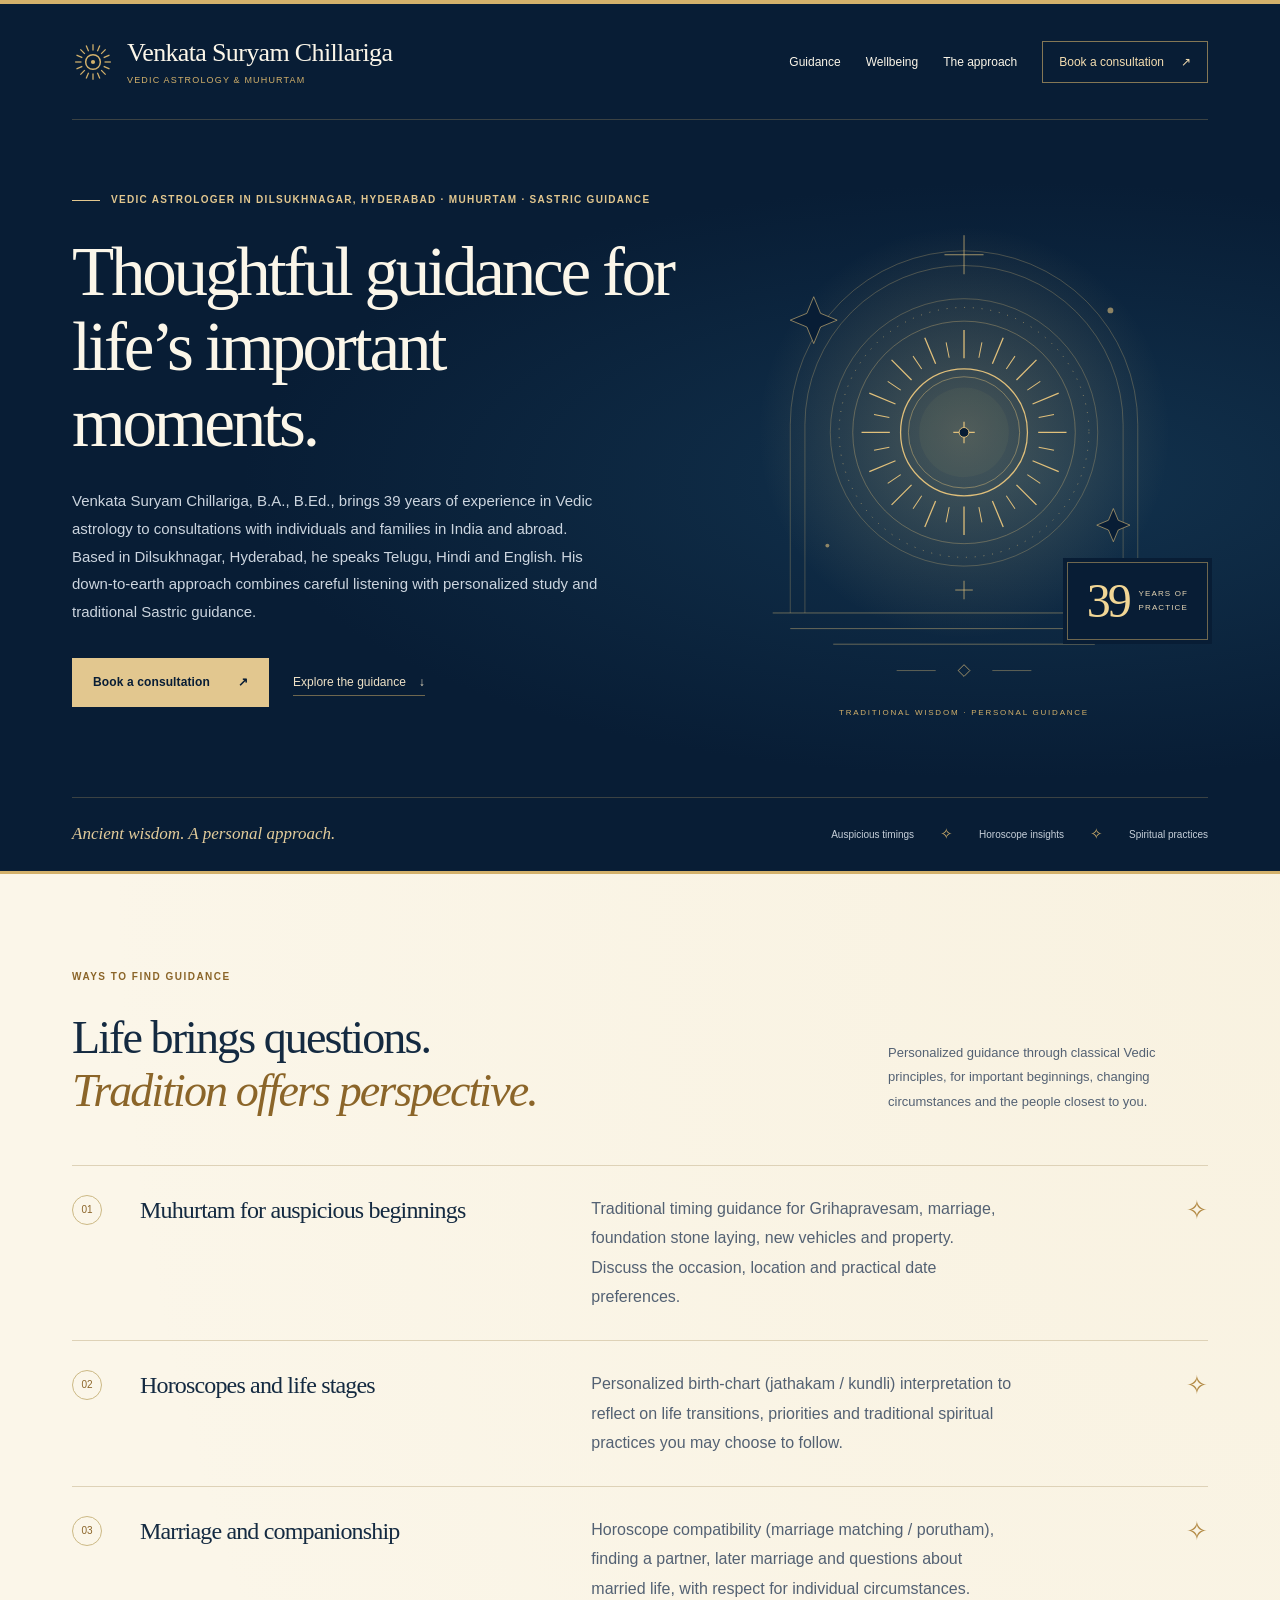
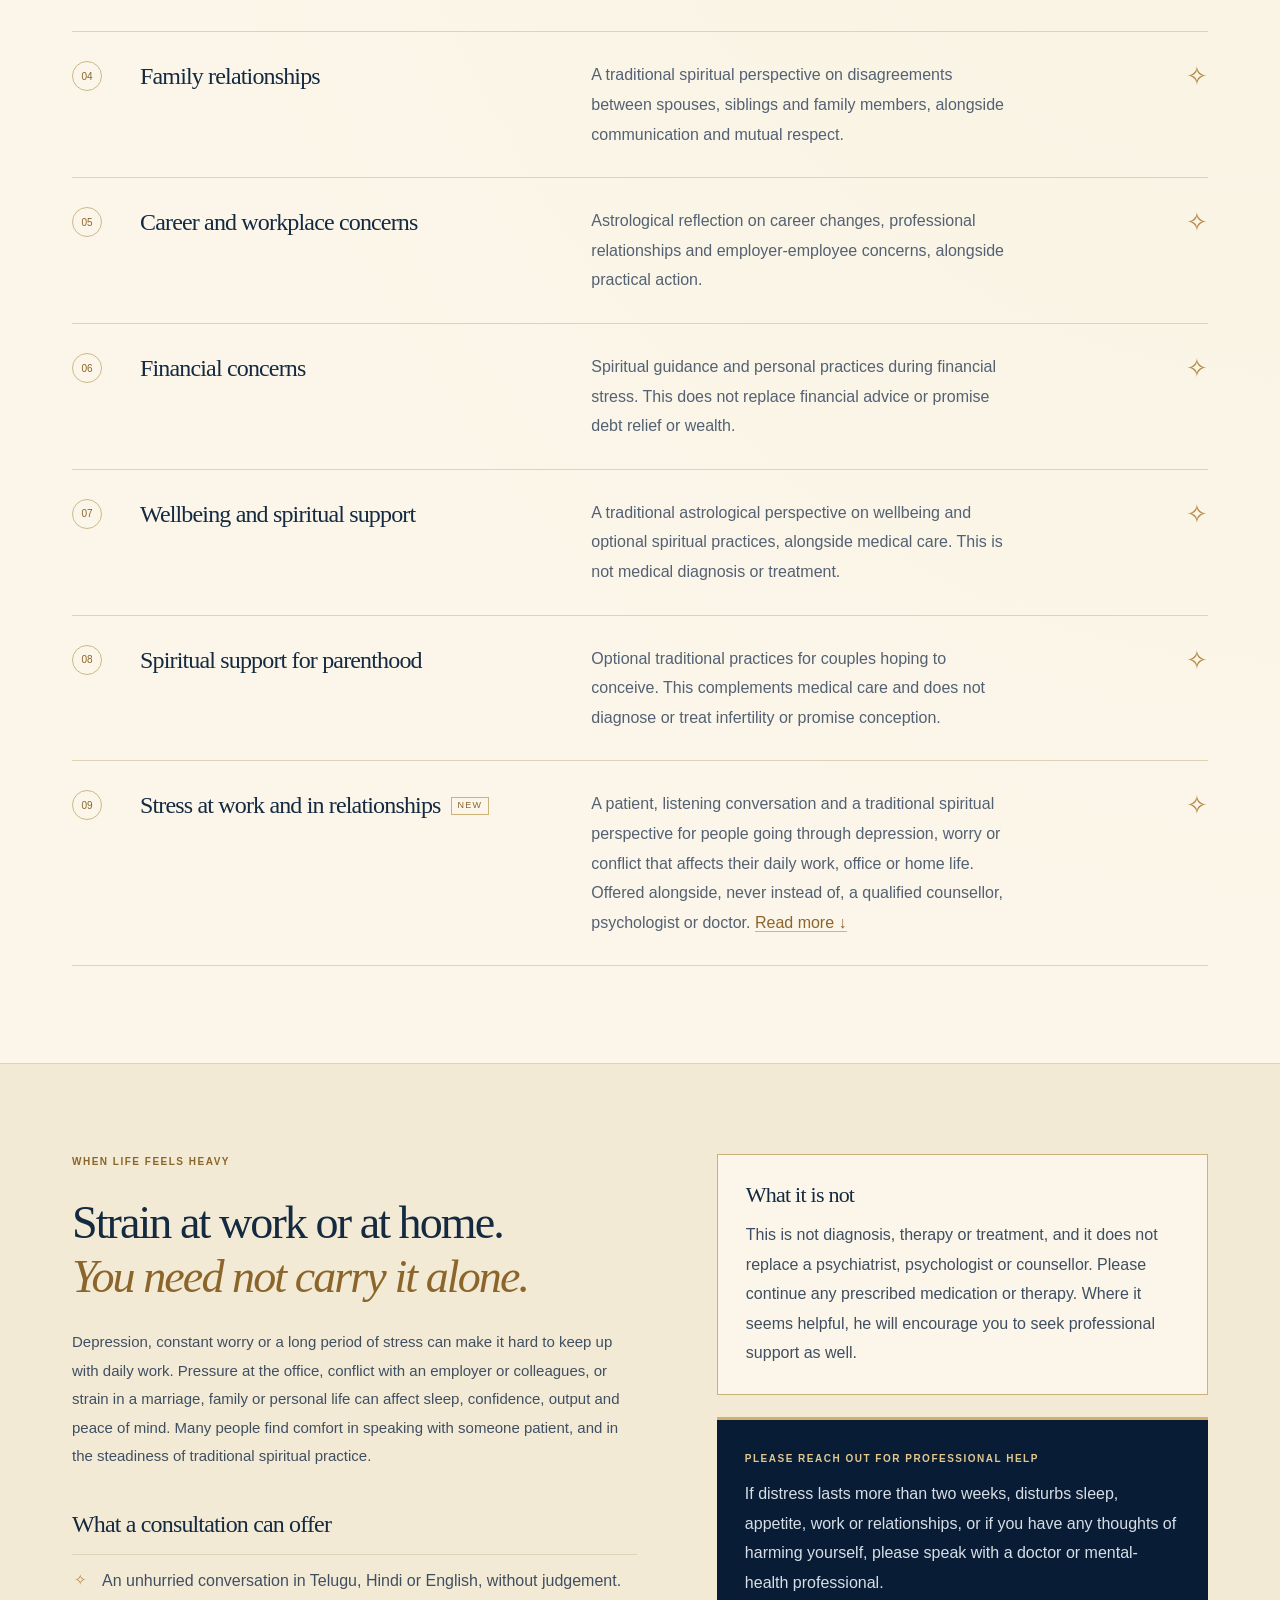
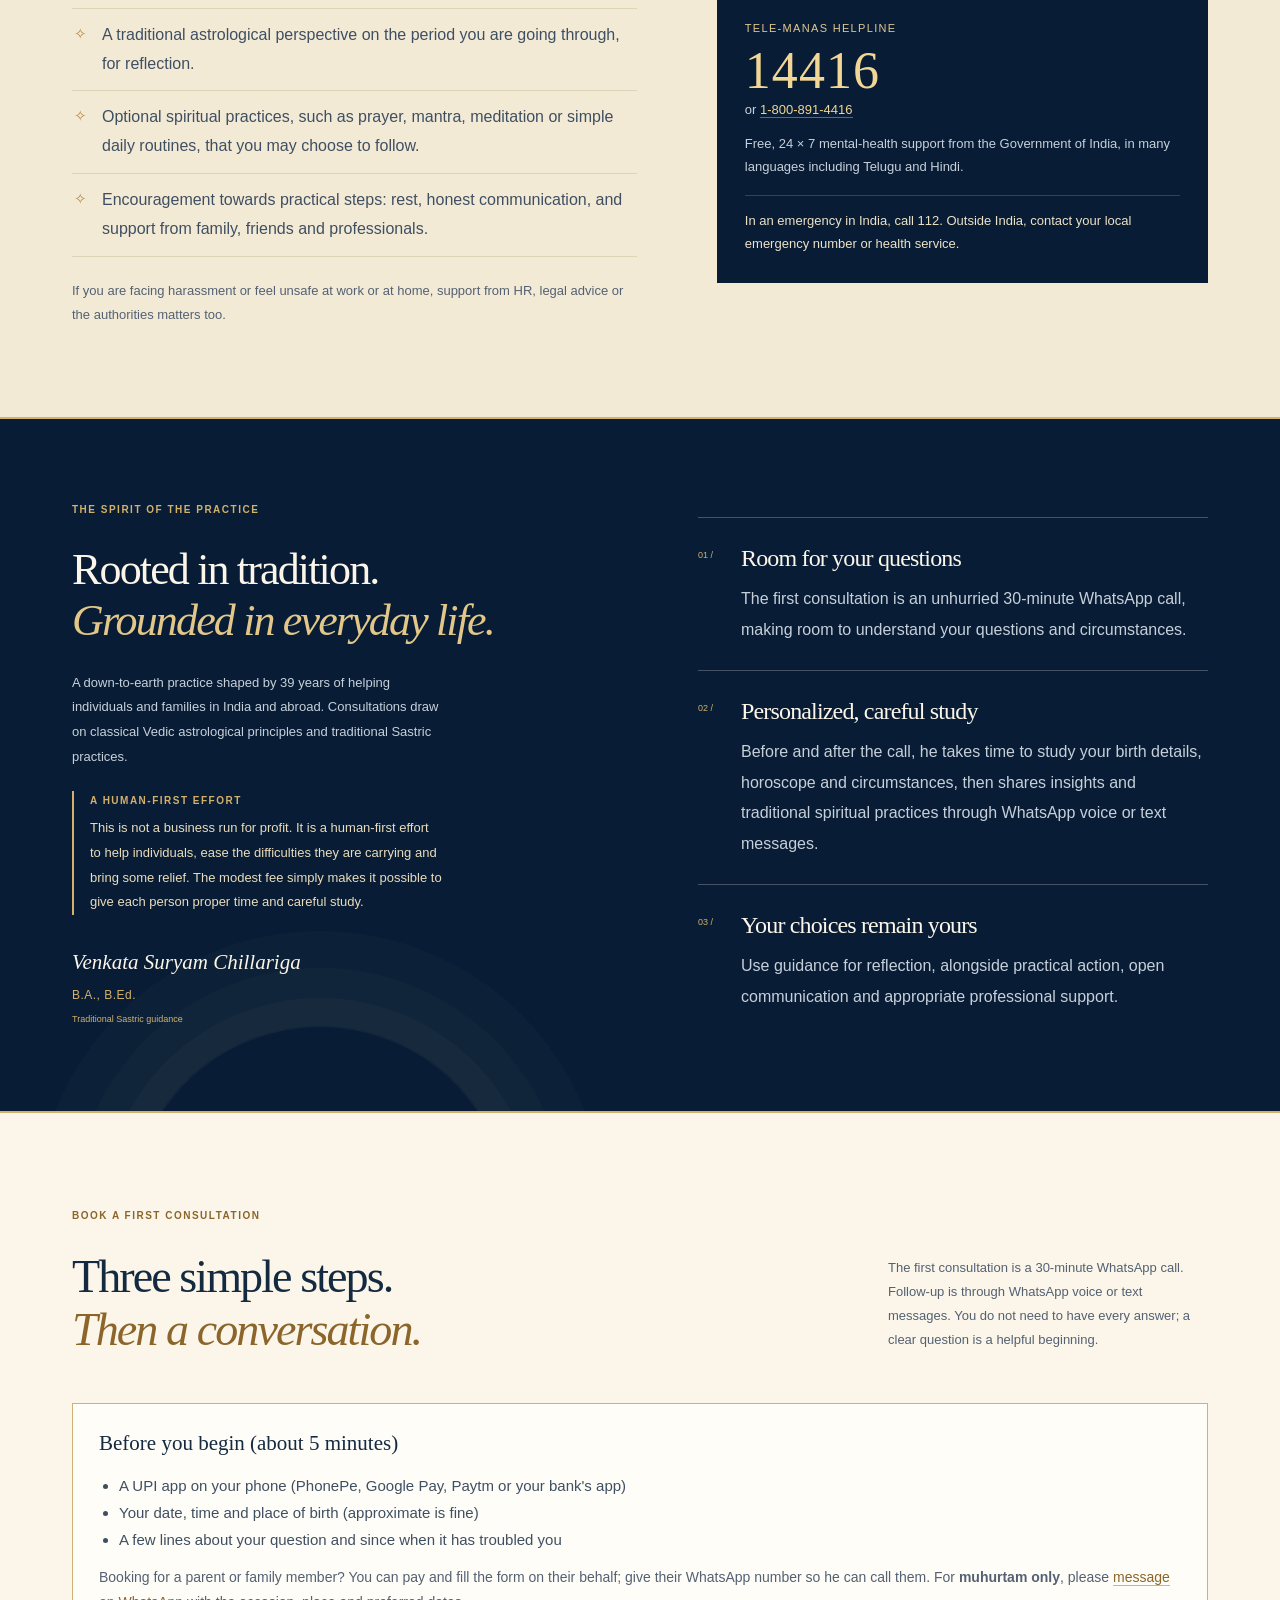
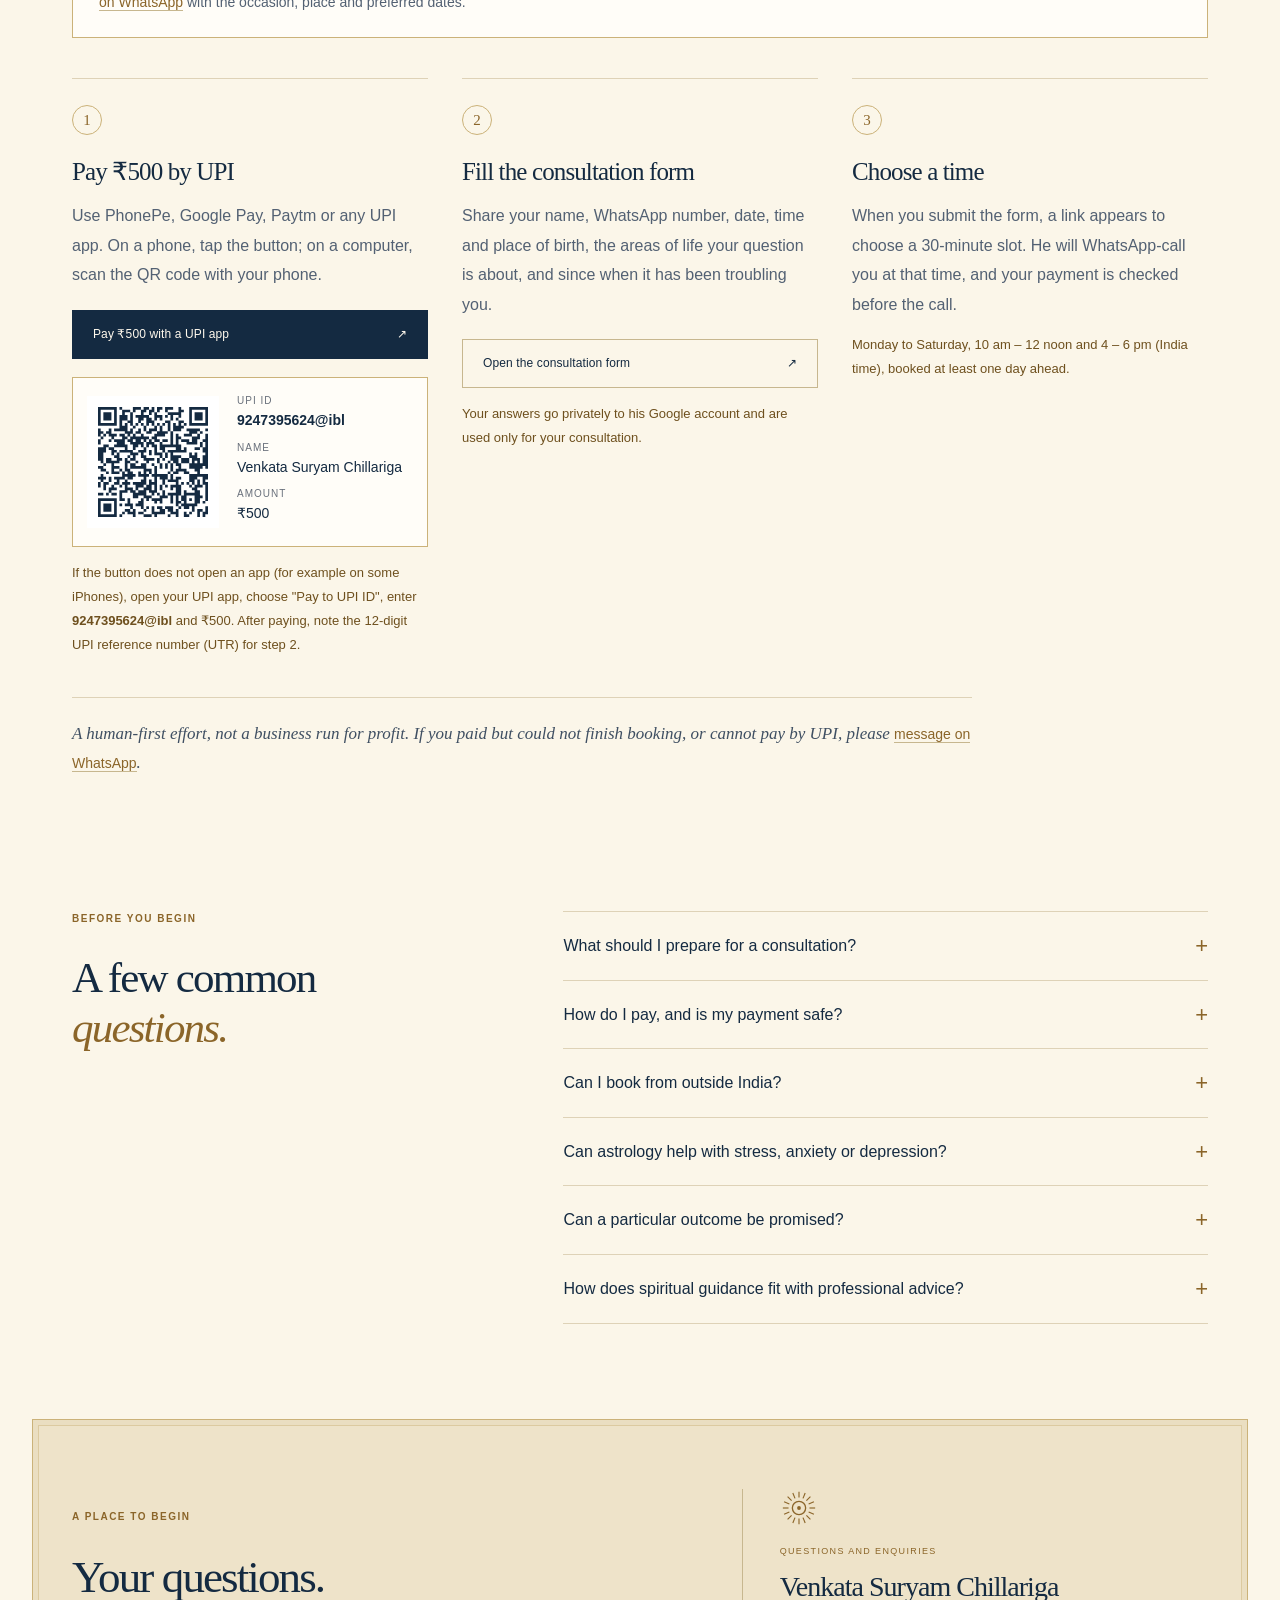
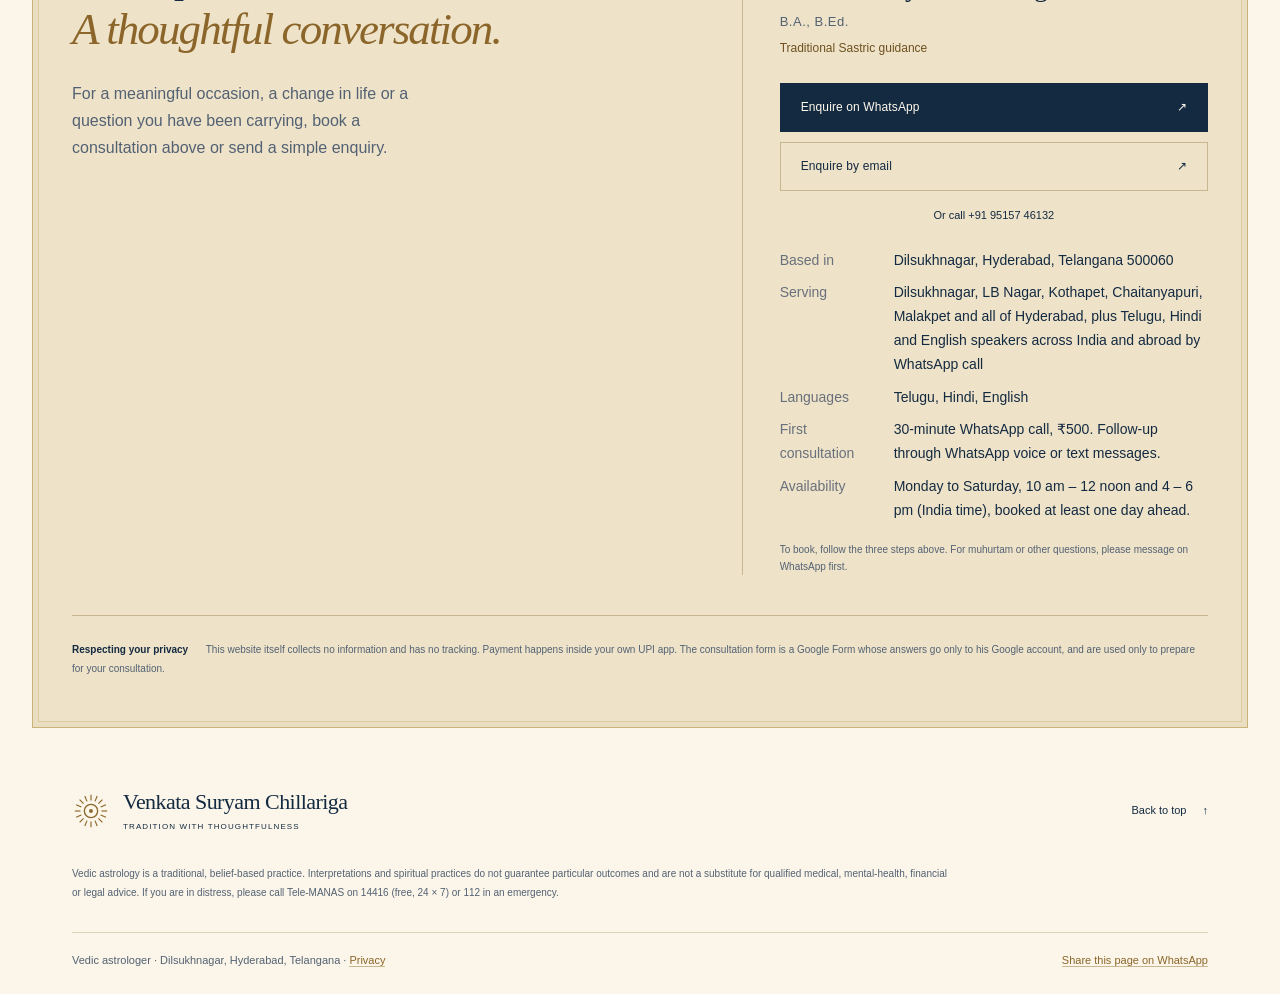
==== index.html @ ef9628f1 "SEO for Dilsukhnagar/Hyderabad, privacy page, booking checklist, readability" ====
<!doctype html>
<!--
  Website of Venkata Suryam Chillariga — Vedic Astrology and Muhurtam.
  HOW TO EDIT: see EDITING.md in this folder. Change only the words between tags,
  then click "Commit changes". The site updates within a few minutes.
-->
<html lang="en">
<head>
  <meta charset="utf-8">
  <meta name="viewport" content="width=device-width, initial-scale=1">
  <meta http-equiv="Content-Security-Policy" content="default-src 'none'; style-src 'self'; img-src 'self' data:; base-uri 'none'; form-action 'none'">
  <meta name="referrer" content="strict-origin-when-cross-origin">
  <meta name="robots" content="index, follow, max-image-preview:large">
  <title>Vedic Astrologer in Dilsukhnagar, Hyderabad | Venkata Suryam Chillariga</title>
  <meta name="description" content="Vedic astrologer in Dilsukhnagar, Hyderabad with 39 years’ experience: horoscope (jathakam), marriage matching and muhurtam in Telugu, Hindi and English.">
  <link rel="canonical" href="https://venkatasuryam.github.io/">
  <meta name="theme-color" content="#081d35">
  <meta property="og:site_name" content="Venkata Suryam Chillariga – Vedic Astrology">
  <meta property="og:title" content="Vedic Astrologer in Dilsukhnagar, Hyderabad | Venkata Suryam Chillariga">
  <meta property="og:description" content="39 years of Vedic astrology and muhurtam guidance in Telugu, Hindi and English. Book a 30-minute WhatsApp consultation.">
  <meta property="og:type" content="website">
  <meta property="og:url" content="https://venkatasuryam.github.io/">
  <meta property="og:locale" content="en_IN">
  <meta property="og:image" content="https://venkatasuryam.github.io/og-image.png">
  <meta property="og:image:width" content="1200">
  <meta property="og:image:height" content="630">
  <meta property="og:image:alt" content="Venkata Suryam Chillariga – Vedic astrologer in Dilsukhnagar, Hyderabad">
  <meta name="twitter:card" content="summary_large_image">
  <link rel="apple-touch-icon" href="apple-touch-icon.png">
  <script type="application/ld+json">{"@context": "https://schema.org", "@type": "ProfessionalService", "@id": "https://venkatasuryam.github.io/#practice", "name": "Venkata Suryam Chillariga – Vedic Astrology and Muhurtam", "alternateName": "Venkata Suryam Chillariga, Vedic astrologer in Dilsukhnagar", "url": "https://venkatasuryam.github.io/", "image": "https://venkatasuryam.github.io/og-image.png", "logo": "https://venkatasuryam.github.io/apple-touch-icon.png", "description": "Vedic astrologer in Dilsukhnagar, Hyderabad with 39 years of experience: horoscope (jathakam) reading, marriage matching, muhurtam, and traditional Sastric guidance in Telugu, Hindi and English.", "telephone": "+91-9515746132", "email": "venkatasuryam1965@gmail.com", "address": {"@type": "PostalAddress", "addressLocality": "Dilsukhnagar, Hyderabad", "addressRegion": "Telangana", "postalCode": "500060", "addressCountry": "IN"}, "areaServed": [{"@type": "Place", "name": "Dilsukhnagar"}, {"@type": "City", "name": "Hyderabad"}, {"@type": "State", "name": "Telangana"}, {"@type": "Country", "name": "India"}], "knowsLanguage": ["te", "hi", "en"], "priceRange": "₹500", "currenciesAccepted": "INR", "paymentAccepted": "UPI", "openingHoursSpecification": [{"@type": "OpeningHoursSpecification", "dayOfWeek": ["Monday", "Tuesday", "Wednesday", "Thursday", "Friday", "Saturday"], "opens": "10:00", "closes": "12:00"}, {"@type": "OpeningHoursSpecification", "dayOfWeek": ["Monday", "Tuesday", "Wednesday", "Thursday", "Friday", "Saturday"], "opens": "16:00", "closes": "18:00"}], "founder": {"@type": "Person", "name": "Venkata Suryam Chillariga", "jobTitle": "Vedic astrologer", "knowsLanguage": ["te", "hi", "en"]}, "hasOfferCatalog": {"@type": "OfferCatalog", "name": "Consultations", "itemListElement": [{"@type": "Offer", "itemOffered": {"@type": "Service", "name": "Muhurtam for auspicious beginnings"}}, {"@type": "Offer", "itemOffered": {"@type": "Service", "name": "Horoscopes and life stages"}}, {"@type": "Offer", "itemOffered": {"@type": "Service", "name": "Marriage and companionship"}}, {"@type": "Offer", "itemOffered": {"@type": "Service", "name": "Family relationships"}}, {"@type": "Offer", "itemOffered": {"@type": "Service", "name": "Career and workplace concerns"}}, {"@type": "Offer", "itemOffered": {"@type": "Service", "name": "Financial concerns"}}, {"@type": "Offer", "itemOffered": {"@type": "Service", "name": "Wellbeing and spiritual support"}}, {"@type": "Offer", "itemOffered": {"@type": "Service", "name": "Spiritual support for parenthood"}}, {"@type": "Offer", "itemOffered": {"@type": "Service", "name": "Stress at work and in relationships"}}]}, "makesOffer": {"@type": "Offer", "name": "First consultation – 30-minute WhatsApp call", "price": "500", "priceCurrency": "INR"}}</script>
  <link rel="icon" href="favicon.svg" type="image/svg+xml">
  <link rel="stylesheet" href="styles.css?v=2026-10-12b">
</head>
<body>
<div class="vedic-site">
  <a class="skip-link" href="#main-content">Skip to content</a>
  <div class="header-band"><header class="site-header section-shell">
    <a class="wordmark" href="#" aria-label="Venkata Suryam Chillariga home"><svg width="38" height="38" viewBox="0 0 40 40" fill="none" aria-hidden="true"><circle cx="20" cy="20" r="7" stroke="currentColor" stroke-width="1.4"/><path d="M20 3V9" stroke="currentColor" stroke-width="1.2" transform="rotate(0.0 20 20)"/><path d="M20 3V9" stroke="currentColor" stroke-width="1.2" transform="rotate(22.5 20 20)"/><path d="M20 3V9" stroke="currentColor" stroke-width="1.2" transform="rotate(45.0 20 20)"/><path d="M20 3V9" stroke="currentColor" stroke-width="1.2" transform="rotate(67.5 20 20)"/><path d="M20 3V9" stroke="currentColor" stroke-width="1.2" transform="rotate(90.0 20 20)"/><path d="M20 3V9" stroke="currentColor" stroke-width="1.2" transform="rotate(112.5 20 20)"/><path d="M20 3V9" stroke="currentColor" stroke-width="1.2" transform="rotate(135.0 20 20)"/><path d="M20 3V9" stroke="currentColor" stroke-width="1.2" transform="rotate(157.5 20 20)"/><path d="M20 3V9" stroke="currentColor" stroke-width="1.2" transform="rotate(180.0 20 20)"/><path d="M20 3V9" stroke="currentColor" stroke-width="1.2" transform="rotate(202.5 20 20)"/><path d="M20 3V9" stroke="currentColor" stroke-width="1.2" transform="rotate(225.0 20 20)"/><path d="M20 3V9" stroke="currentColor" stroke-width="1.2" transform="rotate(247.5 20 20)"/><path d="M20 3V9" stroke="currentColor" stroke-width="1.2" transform="rotate(270.0 20 20)"/><path d="M20 3V9" stroke="currentColor" stroke-width="1.2" transform="rotate(292.5 20 20)"/><path d="M20 3V9" stroke="currentColor" stroke-width="1.2" transform="rotate(315.0 20 20)"/><path d="M20 3V9" stroke="currentColor" stroke-width="1.2" transform="rotate(337.5 20 20)"/><circle cx="20" cy="20" r="2" fill="currentColor"/></svg><span>Venkata Suryam Chillariga<small>VEDIC ASTROLOGY &amp; MUHURTAM</small></span></a>
    <nav aria-label="Main navigation"><a href="#guidance">Guidance</a><a href="#wellbeing">Wellbeing</a><a href="#approach">The approach</a><a class="nav-contact" href="#book">Book a consultation <span aria-hidden="true">↗</span></a></nav>
  </header></div>

  <main id="main-content">
    <div class="hero-band"><section class="hero section-shell" aria-labelledby="hero-heading">
      <div class="hero-copy">
        <h1 id="hero-heading"><span class="h1-kicker"><span class="small-line"></span> Vedic astrologer in Dilsukhnagar, Hyderabad · Muhurtam · Sastric guidance</span>Thoughtful guidance for life’s important moments.</h1>
        <p class="hero-description">Venkata Suryam Chillariga, B.A., B.Ed., brings 39 years of experience in Vedic astrology to consultations with individuals and families in India and abroad. Based in Dilsukhnagar, Hyderabad, he speaks Telugu, Hindi and English. His down-to-earth approach combines careful listening with personalized study and traditional Sastric guidance.</p>
        <a class="button button-dark" href="#book">Book a consultation <span aria-hidden="true">↗</span></a><a class="text-link hero-secondary" href="#guidance">Explore the guidance <span aria-hidden="true">↓</span></a>
      </div>
      <div class="hero-art-wrap"><div class="celestial-art" aria-hidden="true">
        <svg viewBox="0 0 500 510" fill="none">
          <defs><radialGradient id="sun-glow"><stop stop-color="#edcf88" stop-opacity=".26"/><stop offset="1" stop-color="#edcf88" stop-opacity="0"/></radialGradient></defs>
          <circle cx="250" cy="234" r="211" fill="url(#sun-glow)"/>
          <path d="M72 419V226a178 178 0 0 1 356 0v193M87 419V226a163 163 0 0 1 326 0v193" stroke="currentColor" stroke-opacity=".28"/>
          <path d="M54 419H446M72 435H428M116 451H384" stroke="currentColor" stroke-opacity=".44"/>
          <circle cx="250" cy="234" r="137" stroke="currentColor" stroke-opacity=".28"/>
          <circle cx="250" cy="234" r="128" stroke="currentColor" stroke-opacity=".56" stroke-dasharray="1 8"/>
          <circle cx="250" cy="234" r="114" stroke="currentColor" stroke-opacity=".34"/>
          <path d="M250 158V129" stroke="currentColor" stroke-width="1.3" transform="rotate(0.0 250 234)"/><path d="M250 156V140" stroke="currentColor" stroke-width="1" transform="rotate(11.25 250 234)"/><path d="M250 158V129" stroke="currentColor" stroke-width="1.3" transform="rotate(22.5 250 234)"/><path d="M250 156V140" stroke="currentColor" stroke-width="1" transform="rotate(33.75 250 234)"/><path d="M250 158V129" stroke="currentColor" stroke-width="1.3" transform="rotate(45.0 250 234)"/><path d="M250 156V140" stroke="currentColor" stroke-width="1" transform="rotate(56.25 250 234)"/><path d="M250 158V129" stroke="currentColor" stroke-width="1.3" transform="rotate(67.5 250 234)"/><path d="M250 156V140" stroke="currentColor" stroke-width="1" transform="rotate(78.75 250 234)"/><path d="M250 158V129" stroke="currentColor" stroke-width="1.3" transform="rotate(90.0 250 234)"/><path d="M250 156V140" stroke="currentColor" stroke-width="1" transform="rotate(101.25 250 234)"/><path d="M250 158V129" stroke="currentColor" stroke-width="1.3" transform="rotate(112.5 250 234)"/><path d="M250 156V140" stroke="currentColor" stroke-width="1" transform="rotate(123.75 250 234)"/><path d="M250 158V129" stroke="currentColor" stroke-width="1.3" transform="rotate(135.0 250 234)"/><path d="M250 156V140" stroke="currentColor" stroke-width="1" transform="rotate(146.25 250 234)"/><path d="M250 158V129" stroke="currentColor" stroke-width="1.3" transform="rotate(157.5 250 234)"/><path d="M250 156V140" stroke="currentColor" stroke-width="1" transform="rotate(168.75 250 234)"/><path d="M250 158V129" stroke="currentColor" stroke-width="1.3" transform="rotate(180.0 250 234)"/><path d="M250 156V140" stroke="currentColor" stroke-width="1" transform="rotate(191.25 250 234)"/><path d="M250 158V129" stroke="currentColor" stroke-width="1.3" transform="rotate(202.5 250 234)"/><path d="M250 156V140" stroke="currentColor" stroke-width="1" transform="rotate(213.75 250 234)"/><path d="M250 158V129" stroke="currentColor" stroke-width="1.3" transform="rotate(225.0 250 234)"/><path d="M250 156V140" stroke="currentColor" stroke-width="1" transform="rotate(236.25 250 234)"/><path d="M250 158V129" stroke="currentColor" stroke-width="1.3" transform="rotate(247.5 250 234)"/><path d="M250 156V140" stroke="currentColor" stroke-width="1" transform="rotate(258.75 250 234)"/><path d="M250 158V129" stroke="currentColor" stroke-width="1.3" transform="rotate(270.0 250 234)"/><path d="M250 156V140" stroke="currentColor" stroke-width="1" transform="rotate(281.25 250 234)"/><path d="M250 158V129" stroke="currentColor" stroke-width="1.3" transform="rotate(292.5 250 234)"/><path d="M250 156V140" stroke="currentColor" stroke-width="1" transform="rotate(303.75 250 234)"/><path d="M250 158V129" stroke="currentColor" stroke-width="1.3" transform="rotate(315.0 250 234)"/><path d="M250 156V140" stroke="currentColor" stroke-width="1" transform="rotate(326.25 250 234)"/><path d="M250 158V129" stroke="currentColor" stroke-width="1.3" transform="rotate(337.5 250 234)"/><path d="M250 156V140" stroke="currentColor" stroke-width="1" transform="rotate(348.75 250 234)"/>
          <circle cx="250" cy="234" r="65" stroke="currentColor" stroke-width="1.3"/>
          <circle cx="250" cy="234" r="57" stroke="currentColor" stroke-opacity=".45"/>
          <circle cx="250" cy="234" r="46" fill="currentColor" fill-opacity=".045"/>
          <path d="M239 234H261M250 223V245" stroke="currentColor" stroke-width="1.25"/>
          <circle cx="250" cy="234" r="5" fill="#081d35" stroke="currentColor"/>
          <path d="M250 32V72M230 52H270M250 386V405M241 395.5H259" stroke="currentColor" stroke-opacity=".7"/>
          <path d="M96 95L103 112L120 119L103 126L96 143L89 126L72 119L89 112Z" fill="#081d35" stroke="currentColor" stroke-opacity=".6"/>
          <path d="M403 312L408 324L420 329L408 334L403 346L398 334L386 329L398 324Z" fill="#081d35" stroke="currentColor" stroke-opacity=".6"/>
          <circle cx="400" cy="109" r="3" fill="currentColor" fill-opacity=".6"/>
          <circle cx="110" cy="350" r="2" fill="currentColor" fill-opacity=".6"/>
          <path d="M181 478H221M279 478H319" stroke="currentColor" stroke-opacity=".4"/>
          <path d="M250 472L256 478L250 484L244 478Z" stroke="currentColor" stroke-opacity=".7"/>
        </svg>
        <span class="art-caption">TRADITIONAL WISDOM · PERSONAL GUIDANCE</span>
      </div><div class="experience-mark"><span>39</span><p>YEARS OF<br>PRACTICE</p></div></div>
      <div class="hero-bottom"><p>Ancient wisdom. A personal approach.</p><div><span>Auspicious timings</span><i aria-hidden="true">✧</i><span>Horoscope insights</span><i aria-hidden="true">✧</i><span>Spiritual practices</span></div></div>
    </section></div>

    <section class="guidance-section section-shell" id="guidance" aria-labelledby="guidance-heading">
      <div class="section-heading"><div><p class="eyebrow">WAYS TO FIND GUIDANCE</p><h2 id="guidance-heading">Life brings questions.<br><em>Tradition offers perspective.</em></h2></div><p>Personalized guidance through classical Vedic principles, for important beginnings, changing circumstances and the people closest to you.</p></div>
      <div class="service-list">
          <article class="service-row"><span class="service-number">01</span><h3>Muhurtam for auspicious beginnings</h3><p>Traditional timing guidance for Grihapravesam, marriage, foundation stone laying, new vehicles and property. Discuss the occasion, location and practical date preferences.</p><span class="service-flower" aria-hidden="true">✧</span></article>
          <article class="service-row"><span class="service-number">02</span><h3>Horoscopes and life stages</h3><p>Personalized birth-chart (jathakam / kundli) interpretation to reflect on life transitions, priorities and traditional spiritual practices you may choose to follow.</p><span class="service-flower" aria-hidden="true">✧</span></article>
          <article class="service-row"><span class="service-number">03</span><h3>Marriage and companionship</h3><p>Horoscope compatibility (marriage matching / porutham), finding a partner, later marriage and questions about married life, with respect for individual circumstances.</p><span class="service-flower" aria-hidden="true">✧</span></article>
          <article class="service-row"><span class="service-number">04</span><h3>Family relationships</h3><p>A traditional spiritual perspective on disagreements between spouses, siblings and family members, alongside communication and mutual respect.</p><span class="service-flower" aria-hidden="true">✧</span></article>
          <article class="service-row"><span class="service-number">05</span><h3>Career and workplace concerns</h3><p>Astrological reflection on career changes, professional relationships and employer-employee concerns, alongside practical action.</p><span class="service-flower" aria-hidden="true">✧</span></article>
          <article class="service-row"><span class="service-number">06</span><h3>Financial concerns</h3><p>Spiritual guidance and personal practices during financial stress. This does not replace financial advice or promise debt relief or wealth.</p><span class="service-flower" aria-hidden="true">✧</span></article>
          <article class="service-row"><span class="service-number">07</span><h3>Wellbeing and spiritual support</h3><p>A traditional astrological perspective on wellbeing and optional spiritual practices, alongside medical care. This is not medical diagnosis or treatment.</p><span class="service-flower" aria-hidden="true">✧</span></article>
          <article class="service-row"><span class="service-number">08</span><h3>Spiritual support for parenthood</h3><p>Optional traditional practices for couples hoping to conceive. This complements medical care and does not diagnose or treat infertility or promise conception.</p><span class="service-flower" aria-hidden="true">✧</span></article>
          <article class="service-row service-row--new"><span class="service-number">09</span><h3>Stress at work and in relationships</h3><p>A patient, listening conversation and a traditional spiritual perspective for people going through depression, worry or conflict that affects their daily work, office or home life. Offered alongside, never instead of, a qualified counsellor, psychologist or doctor. <a class="inline-link" href="#wellbeing">Read more ↓</a></p><span class="service-flower" aria-hidden="true">✧</span></article>
      </div>
    </section>

    <section class="wellbeing-section" id="wellbeing" aria-labelledby="wellbeing-heading"><div class="section-shell wellbeing-inner">
      <div class="wellbeing-intro">
        <p class="eyebrow">WHEN LIFE FEELS HEAVY</p>
        <h2 id="wellbeing-heading">Strain at work or at home.<br><em>You need not carry it alone.</em></h2>
        <p class="wellbeing-lead">Depression, constant worry or a long period of stress can make it hard to keep up with daily work. Pressure at the office, conflict with an employer or colleagues, or strain in a marriage, family or personal life can affect sleep, confidence, output and peace of mind. Many people find comfort in speaking with someone patient, and in the steadiness of traditional spiritual practice.</p>
        <h3>What a consultation can offer</h3>
        <ul class="wellbeing-offers">
            <li>An unhurried conversation in Telugu, Hindi or English, without judgement.</li>
            <li>A traditional astrological perspective on the period you are going through, for reflection.</li>
            <li>Optional spiritual practices, such as prayer, mantra, meditation or simple daily routines, that you may choose to follow.</li>
            <li>Encouragement towards practical steps: rest, honest communication, and support from family, friends and professionals.</li>
        </ul>
        <p class="wellbeing-safety">If you are facing harassment or feel unsafe at work or at home, support from HR, legal advice or the authorities matters too.</p>
      </div>
      <div class="wellbeing-side">
        <div class="wellbeing-limits"><h3>What it is not</h3><p>This is not diagnosis, therapy or treatment, and it does not replace a psychiatrist, psychologist or counsellor. Please continue any prescribed medication or therapy. Where it seems helpful, he will encourage you to seek professional support as well.</p></div>
        <div class="helpline-card">
          <p class="helpline-label">PLEASE REACH OUT FOR PROFESSIONAL HELP</p>
          <p class="helpline-text">If distress lasts more than two weeks, disturbs sleep, appetite, work or relationships, or if you have any thoughts of harming yourself, please speak with a doctor or mental-health professional.</p>
          <p class="helpline-name">Tele-MANAS helpline</p>
          <a class="helpline-number" href="tel:14416">14416</a>
          <p class="helpline-alt">or <a href="tel:18008914416">1-800-891-4416</a></p>
          <p class="helpline-note">Free, 24 × 7 mental-health support from the Government of India, in many languages including Telugu and Hindi.</p>
          <p class="helpline-emergency">In an emergency in India, call 112. Outside India, contact your local emergency number or health service.</p>
        </div>
      </div>
    </div></section>

    <section class="approach-section" id="approach" aria-labelledby="approach-heading"><div class="section-shell approach-inner">
      <div class="approach-intro"><p class="eyebrow">THE SPIRIT OF THE PRACTICE</p><h2 id="approach-heading">Rooted in tradition.<br><em>Grounded in everyday life.</em></h2><p>A down-to-earth practice shaped by 39 years of helping individuals and families in India and abroad. Consultations draw on classical Vedic astrological principles and traditional Sastric practices.</p><p class="mission-note"><span>A human-first effort</span>This is not a business run for profit. It is a human-first effort to help individuals, ease the difficulties they are carrying and bring some relief. The modest fee simply makes it possible to give each person proper time and careful study.</p><p class="practitioner-signature">Venkata Suryam Chillariga<span class="signature-qualifications">B.A., B.Ed.</span><span>Traditional Sastric guidance</span></p></div>
      <div class="approach-principles">
        <div><span aria-hidden="true">01 /</span><h3>Room for your questions</h3><p>The first consultation is an unhurried 30-minute WhatsApp call, making room to understand your questions and circumstances.</p></div>
        <div><span aria-hidden="true">02 /</span><h3>Personalized, careful study</h3><p>Before and after the call, he takes time to study your birth details, horoscope and circumstances, then shares insights and traditional spiritual practices through WhatsApp voice or text messages.</p></div>
        <div><span aria-hidden="true">03 /</span><h3>Your choices remain yours</h3><p>Use guidance for reflection, alongside practical action, open communication and appropriate professional support.</p></div>
      </div>
    </div></section>

    <section class="book-section section-shell" id="book" aria-labelledby="book-heading">
      <div class="section-heading"><div><p class="eyebrow">BOOK A FIRST CONSULTATION</p><h2 id="book-heading">Three simple steps.<br><em>Then a conversation.</em></h2></div><p>The first consultation is a 30-minute WhatsApp call. Follow-up is through WhatsApp voice or text messages. You do not need to have every answer; a clear question is a helpful beginning.</p></div>
      <div class="book-prep"><p class="book-prep-title">Before you begin (about 5 minutes)</p><ul><li>A UPI app on your phone (PhonePe, Google Pay, Paytm or your bank's app)</li><li>Your date, time and place of birth (approximate is fine)</li><li>A few lines about your question and since when it has troubled you</li></ul><p class="book-prep-note">Booking for a parent or family member? You can pay and fill the form on their behalf; give their WhatsApp number so he can call them. For <strong>muhurtam only</strong>, please <a href="https://wa.me/919515746132?text=Namaste.%20I%20would%20like%20muhurtam%20guidance%20for%20an%20occasion." target="_blank" rel="noopener noreferrer">message on WhatsApp</a> with the occasion, place and preferred dates.</p></div>
      <ol class="book-steps">
        <li class="book-step">
          <span class="step-number">1</span>
          <h3>Pay ₹500 by UPI</h3>
          <p>Use PhonePe, Google Pay, Paytm or any UPI app. On a phone, tap the button; on a computer, scan the QR code with your phone.</p>
          <a class="button button-dark upi-button" href="upi://pay?pa=9247395624@ibl&amp;pn=Venkata%20Suryam%20Chillariga&amp;am=500.00&amp;cu=INR&amp;tn=Consultation%20fee">Pay ₹500 with a UPI app <span aria-hidden="true">↗</span></a>
          <div class="upi-box">
            <div class="upi-qr"><svg class="upi-qr-svg" role="img" aria-label="UPI QR code for paying ₹500 to 9247395624@ibl" version="1.1" viewBox="0 0 41 41" xmlns="http://www.w3.org/2000/svg"><path d="M0,0H1V1H0zM1,0H2V1H1zM2,0H3V1H2zM3,0H4V1H3zM4,0H5V1H4zM5,0H6V1H5zM6,0H7V1H6zM8,0H9V1H8zM13,0H14V1H13zM14,0H15V1H14zM15,0H16V1H15zM17,0H18V1H17zM18,0H19V1H18zM20,0H21V1H20zM22,0H23V1H22zM23,0H24V1H23zM25,0H26V1H25zM26,0H27V1H26zM27,0H28V1H27zM30,0H31V1H30zM34,0H35V1H34zM35,0H36V1H35zM36,0H37V1H36zM37,0H38V1H37zM38,0H39V1H38zM39,0H40V1H39zM40,0H41V1H40zM0,1H1V2H0zM6,1H7V2H6zM9,1H10V2H9zM10,1H11V2H10zM11,1H12V2H11zM13,1H14V2H13zM16,1H17V2H16zM17,1H18V2H17zM19,1H20V2H19zM20,1H21V2H20zM22,1H23V2H22zM25,1H26V2H25zM30,1H31V2H30zM31,1H32V2H31zM34,1H35V2H34zM40,1H41V2H40zM0,2H1V3H0zM2,2H3V3H2zM3,2H4V3H3zM4,2H5V3H4zM6,2H7V3H6zM9,2H10V3H9zM12,2H13V3H12zM16,2H17V3H16zM19,2H20V3H19zM21,2H22V3H21zM26,2H27V3H26zM27,2H28V3H27zM28,2H29V3H28zM29,2H30V3H29zM30,2H31V3H30zM34,2H35V3H34zM36,2H37V3H36zM37,2H38V3H37zM38,2H39V3H38zM40,2H41V3H40zM0,3H1V4H0zM2,3H3V4H2zM3,3H4V4H3zM4,3H5V4H4zM6,3H7V4H6zM8,3H9V4H8zM9,3H10V4H9zM10,3H11V4H10zM12,3H13V4H12zM14,3H15V4H14zM15,3H16V4H15zM16,3H17V4H16zM17,3H18V4H17zM18,3H19V4H18zM21,3H22V4H21zM22,3H23V4H22zM23,3H24V4H23zM25,3H26V4H25zM27,3H28V4H27zM30,3H31V4H30zM34,3H35V4H34zM36,3H37V4H36zM37,3H38V4H37zM38,3H39V4H38zM40,3H41V4H40zM0,4H1V5H0zM2,4H3V5H2zM3,4H4V5H3zM4,4H5V5H4zM6,4H7V5H6zM8,4H9V5H8zM9,4H10V5H9zM10,4H11V5H10zM12,4H13V5H12zM15,4H16V5H15zM16,4H17V5H16zM18,4H19V5H18zM19,4H20V5H19zM21,4H22V5H21zM23,4H24V5H23zM27,4H28V5H27zM29,4H30V5H29zM34,4H35V5H34zM36,4H37V5H36zM37,4H38V5H37zM38,4H39V5H38zM40,4H41V5H40zM0,5H1V6H0zM6,5H7V6H6zM8,5H9V6H8zM11,5H12V6H11zM12,5H13V6H12zM15,5H16V6H15zM18,5H19V6H18zM19,5H20V6H19zM20,5H21V6H20zM25,5H26V6H25zM26,5H27V6H26zM30,5H31V6H30zM31,5H32V6H31zM34,5H35V6H34zM40,5H41V6H40zM0,6H1V7H0zM1,6H2V7H1zM2,6H3V7H2zM3,6H4V7H3zM4,6H5V7H4zM5,6H6V7H5zM6,6H7V7H6zM8,6H9V7H8zM10,6H11V7H10zM12,6H13V7H12zM14,6H15V7H14zM16,6H17V7H16zM18,6H19V7H18zM20,6H21V7H20zM22,6H23V7H22zM24,6H25V7H24zM26,6H27V7H26zM28,6H29V7H28zM30,6H31V7H30zM32,6H33V7H32zM34,6H35V7H34zM35,6H36V7H35zM36,6H37V7H36zM37,6H38V7H37zM38,6H39V7H38zM39,6H40V7H39zM40,6H41V7H40zM8,7H9V8H8zM9,7H10V8H9zM10,7H11V8H10zM13,7H14V8H13zM17,7H18V8H17zM21,7H22V8H21zM23,7H24V8H23zM26,7H27V8H26zM28,7H29V8H28zM29,7H30V8H29zM30,7H31V8H30zM31,7H32V8H31zM0,8H1V9H0zM4,8H5V9H4zM6,8H7V9H6zM7,8H8V9H7zM8,8H9V9H8zM9,8H10V9H9zM10,8H11V9H10zM12,8H13V9H12zM15,8H16V9H15zM17,8H18V9H17zM19,8H20V9H19zM20,8H21V9H20zM21,8H22V9H21zM23,8H24V9H23zM26,8H27V9H26zM28,8H29V9H28zM29,8H30V9H29zM30,8H31V9H30zM33,8H34V9H33zM34,8H35V9H34zM35,8H36V9H35zM36,8H37V9H36zM37,8H38V9H37zM40,8H41V9H40zM0,9H1V10H0zM1,9H2V10H1zM3,9H4V10H3zM4,9H5V10H4zM10,9H11V10H10zM11,9H12V10H11zM12,9H13V10H12zM14,9H15V10H14zM15,9H16V10H15zM18,9H19V10H18zM19,9H20V10H19zM22,9H23V10H22zM23,9H24V10H23zM24,9H25V10H24zM25,9H26V10H25zM27,9H28V10H27zM34,9H35V10H34zM35,9H36V10H35zM36,9H37V10H36zM38,9H39V10H38zM0,10H1V11H0zM2,10H3V11H2zM4,10H5V11H4zM5,10H6V11H5zM6,10H7V11H6zM8,10H9V11H8zM9,10H10V11H9zM11,10H12V11H11zM13,10H14V11H13zM16,10H17V11H16zM21,10H22V11H21zM22,10H23V11H22zM23,10H24V11H23zM24,10H25V11H24zM27,10H28V11H27zM29,10H30V11H29zM32,10H33V11H32zM33,10H34V11H33zM34,10H35V11H34zM37,10H38V11H37zM40,10H41V11H40zM1,11H2V12H1zM5,11H6V12H5zM9,11H10V12H9zM10,11H11V12H10zM12,11H13V12H12zM13,11H14V12H13zM14,11H15V12H14zM15,11H16V12H15zM16,11H17V12H16zM17,11H18V12H17zM18,11H19V12H18zM20,11H21V12H20zM21,11H22V12H21zM27,11H28V12H27zM29,11H30V12H29zM30,11H31V12H30zM35,11H36V12H35zM36,11H37V12H36zM37,11H38V12H37zM40,11H41V12H40zM0,12H1V13H0zM4,12H5V13H4zM6,12H7V13H6zM7,12H8V13H7zM8,12H9V13H8zM9,12H10V13H9zM11,12H12V13H11zM12,12H13V13H12zM14,12H15V13H14zM15,12H16V13H15zM17,12H18V13H17zM19,12H20V13H19zM21,12H22V13H21zM22,12H23V13H22zM24,12H25V13H24zM25,12H26V13H25zM27,12H28V13H27zM29,12H30V13H29zM31,12H32V13H31zM32,12H33V13H32zM33,12H34V13H33zM35,12H36V13H35zM36,12H37V13H36zM39,12H40V13H39zM40,12H41V13H40zM0,13H1V14H0zM7,13H8V14H7zM8,13H9V14H8zM9,13H10V14H9zM12,13H13V14H12zM13,13H14V14H13zM14,13H15V14H14zM15,13H16V14H15zM16,13H17V14H16zM18,13H19V14H18zM19,13H20V14H19zM20,13H21V14H20zM23,13H24V14H23zM27,13H28V14H27zM29,13H30V14H29zM33,13H34V14H33zM34,13H35V14H34zM35,13H36V14H35zM36,13H37V14H36zM38,13H39V14H38zM40,13H41V14H40zM2,14H3V15H2zM3,14H4V15H3zM6,14H7V15H6zM7,14H8V15H7zM8,14H9V15H8zM9,14H10V15H9zM10,14H11V15H10zM13,14H14V15H13zM14,14H15V15H14zM16,14H17V15H16zM18,14H19V15H18zM20,14H21V15H20zM21,14H22V15H21zM23,14H24V15H23zM24,14H25V15H24zM25,14H26V15H25zM26,14H27V15H26zM27,14H28V15H27zM28,14H29V15H28zM29,14H30V15H29zM30,14H31V15H30zM38,14H39V15H38zM40,14H41V15H40zM0,15H1V16H0zM1,15H2V16H1zM2,15H3V16H2zM4,15H5V16H4zM5,15H6V16H5zM10,15H11V16H10zM13,15H14V16H13zM17,15H18V16H17zM21,15H22V16H21zM23,15H24V16H23zM24,15H25V16H24zM29,15H30V16H29zM30,15H31V16H30zM32,15H33V16H32zM36,15H37V16H36zM37,15H38V16H37zM39,15H40V16H39zM40,15H41V16H40zM0,16H1V17H0zM1,16H2V17H1zM2,16H3V17H2zM5,16H6V17H5zM6,16H7V17H6zM8,16H9V17H8zM9,16H10V17H9zM10,16H11V17H10zM11,16H12V17H11zM12,16H13V17H12zM15,16H16V17H15zM16,16H17V17H16zM17,16H18V17H17zM19,16H20V17H19zM21,16H22V17H21zM24,16H25V17H24zM26,16H27V17H26zM27,16H28V17H27zM28,16H29V17H28zM29,16H30V17H29zM30,16H31V17H30zM31,16H32V17H31zM32,16H33V17H32zM39,16H40V17H39zM40,16H41V17H40zM0,17H1V18H0zM1,17H2V18H1zM5,17H6V18H5zM7,17H8V18H7zM12,17H13V18H12zM13,17H14V18H13zM14,17H15V18H14zM16,17H17V18H16zM19,17H20V18H19zM21,17H22V18H21zM22,17H23V18H22zM23,17H24V18H23zM25,17H26V18H25zM27,17H28V18H27zM34,17H35V18H34zM36,17H37V18H36zM40,17H41V18H40zM0,18H1V19H0zM1,18H2V19H1zM6,18H7V19H6zM7,18H8V19H7zM11,18H12V19H11zM13,18H14V19H13zM16,18H17V19H16zM17,18H18V19H17zM23,18H24V19H23zM25,18H26V19H25zM27,18H28V19H27zM28,18H29V19H28zM29,18H30V19H29zM30,18H31V19H30zM34,18H35V19H34zM35,18H36V19H35zM36,18H37V19H36zM39,18H40V19H39zM40,18H41V19H40zM0,19H1V20H0zM1,19H2V20H1zM3,19H4V20H3zM4,19H5V20H4zM7,19H8V20H7zM8,19H9V20H8zM10,19H11V20H10zM12,19H13V20H12zM13,19H14V20H13zM17,19H18V20H17zM18,19H19V20H18zM19,19H20V20H19zM20,19H21V20H20zM22,19H23V20H22zM24,19H25V20H24zM27,19H28V20H27zM28,19H29V20H28zM29,19H30V20H29zM31,19H32V20H31zM32,19H33V20H32zM33,19H34V20H33zM35,19H36V20H35zM36,19H37V20H36zM37,19H38V20H37zM39,19H40V20H39zM40,19H41V20H40zM1,20H2V21H1zM3,20H4V21H3zM4,20H5V21H4zM5,20H6V21H5zM6,20H7V21H6zM7,20H8V21H7zM10,20H11V21H10zM11,20H12V21H11zM14,20H15V21H14zM18,20H19V21H18zM22,20H23V21H22zM26,20H27V21H26zM28,20H29V21H28zM29,20H30V21H29zM31,20H32V21H31zM32,20H33V21H32zM33,20H34V21H33zM35,20H36V21H35zM37,20H38V21H37zM39,20H40V21H39zM40,20H41V21H40zM2,21H3V22H2zM5,21H6V22H5zM10,21H11V22H10zM12,21H13V22H12zM13,21H14V22H13zM16,21H17V22H16zM17,21H18V22H17zM20,21H21V22H20zM23,21H24V22H23zM25,21H26V22H25zM27,21H28V22H27zM29,21H30V22H29zM30,21H31V22H30zM34,21H35V22H34zM35,21H36V22H35zM36,21H37V22H36zM37,21H38V22H37zM38,21H39V22H38zM39,21H40V22H39zM40,21H41V22H40zM0,22H1V23H0zM1,22H2V23H1zM5,22H6V23H5zM6,22H7V23H6zM7,22H8V23H7zM10,22H11V23H10zM12,22H13V23H12zM13,22H14V23H13zM14,22H15V23H14zM15,22H16V23H15zM16,22H17V23H16zM17,22H18V23H17zM21,22H22V23H21zM23,22H24V23H23zM25,22H26V23H25zM27,22H28V23H27zM30,22H31V23H30zM34,22H35V23H34zM35,22H36V23H35zM36,22H37V23H36zM37,22H38V23H37zM38,22H39V23H38zM40,22H41V23H40zM1,23H2V24H1zM2,23H3V24H2zM5,23H6V24H5zM8,23H9V24H8zM10,23H11V24H10zM11,23H12V24H11zM17,23H18V24H17zM18,23H19V24H18zM19,23H20V24H19zM21,23H22V24H21zM27,23H28V24H27zM29,23H30V24H29zM30,23H31V24H30zM31,23H32V24H31zM32,23H33V24H32zM36,23H37V24H36zM37,23H38V24H37zM3,24H4V25H3zM5,24H6V25H5zM6,24H7V25H6zM7,24H8V25H7zM9,24H10V25H9zM11,24H12V25H11zM12,24H13V25H12zM15,24H16V25H15zM17,24H18V25H17zM19,24H20V25H19zM21,24H22V25H21zM26,24H27V25H26zM28,24H29V25H28zM29,24H30V25H29zM32,24H33V25H32zM33,24H34V25H33zM37,24H38V25H37zM1,25H2V26H1zM9,25H10V26H9zM10,25H11V26H10zM11,25H12V26H11zM12,25H13V26H12zM13,25H14V26H13zM15,25H16V26H15zM16,25H17V26H16zM17,25H18V26H17zM18,25H19V26H18zM20,25H21V26H20zM21,25H22V26H21zM22,25H23V26H22zM23,25H24V26H23zM24,25H25V26H24zM25,25H26V26H25zM27,25H28V26H27zM34,25H35V26H34zM35,25H36V26H35zM36,25H37V26H36zM37,25H38V26H37zM38,25H39V26H38zM39,25H40V26H39zM40,25H41V26H40zM0,26H1V27H0zM1,26H2V27H1zM2,26H3V27H2zM4,26H5V27H4zM6,26H7V27H6zM7,26H8V27H7zM8,26H9V27H8zM9,26H10V27H9zM11,26H12V27H11zM12,26H13V27H12zM17,26H18V27H17zM21,26H22V27H21zM23,26H24V27H23zM24,26H25V27H24zM25,26H26V27H25zM27,26H28V27H27zM29,26H30V27H29zM30,26H31V27H30zM34,26H35V27H34zM35,26H36V27H35zM36,26H37V27H36zM39,26H40V27H39zM40,26H41V27H40zM1,27H2V28H1zM4,27H5V28H4zM7,27H8V28H7zM10,27H11V28H10zM16,27H17V28H16zM17,27H18V28H17zM19,27H20V28H19zM21,27H22V28H21zM24,27H25V28H24zM26,27H27V28H26zM27,27H28V28H27zM28,27H29V28H28zM29,27H30V28H29zM34,27H35V28H34zM35,27H36V28H35zM37,27H38V28H37zM39,27H40V28H39zM0,28H1V29H0zM2,28H3V29H2zM3,28H4V29H3zM6,28H7V29H6zM7,28H8V29H7zM9,28H10V29H9zM10,28H11V29H10zM11,28H12V29H11zM13,28H14V29H13zM14,28H15V29H14zM15,28H16V29H15zM16,28H17V29H16zM17,28H18V29H17zM19,28H20V29H19zM20,28H21V29H20zM21,28H22V29H21zM24,28H25V29H24zM29,28H30V29H29zM31,28H32V29H31zM33,28H34V29H33zM35,28H36V29H35zM37,28H38V29H37zM39,28H40V29H39zM40,28H41V29H40zM0,29H1V30H0zM2,29H3V30H2zM5,29H6V30H5zM8,29H9V30H8zM10,29H11V30H10zM14,29H15V30H14zM15,29H16V30H15zM16,29H17V30H16zM18,29H19V30H18zM19,29H20V30H19zM21,29H22V30H21zM23,29H24V30H23zM25,29H26V30H25zM27,29H28V30H27zM28,29H29V30H28zM29,29H30V30H29zM30,29H31V30H30zM34,29H35V30H34zM36,29H37V30H36zM37,29H38V30H37zM38,29H39V30H38zM40,29H41V30H40zM2,30H3V31H2zM4,30H5V31H4zM5,30H6V31H5zM6,30H7V31H6zM10,30H11V31H10zM11,30H12V31H11zM12,30H13V31H12zM14,30H15V31H14zM17,30H18V31H17zM18,30H19V31H18zM19,30H20V31H19zM21,30H22V31H21zM23,30H24V31H23zM27,30H28V31H27zM29,30H30V31H29zM30,30H31V31H30zM35,30H36V31H35zM36,30H37V31H36zM40,30H41V31H40zM4,31H5V32H4zM8,31H9V32H8zM9,31H10V32H9zM10,31H11V32H10zM12,31H13V32H12zM13,31H14V32H13zM15,31H16V32H15zM16,31H17V32H16zM17,31H18V32H17zM19,31H20V32H19zM20,31H21V32H20zM21,31H22V32H21zM24,31H25V32H24zM29,31H30V32H29zM30,31H31V32H30zM32,31H33V32H32zM36,31H37V32H36zM37,31H38V32H37zM40,31H41V32H40zM0,32H1V33H0zM1,32H2V33H1zM3,32H4V33H3zM5,32H6V33H5zM6,32H7V33H6zM8,32H9V33H8zM13,32H14V33H13zM14,32H15V33H14zM15,32H16V33H15zM16,32H17V33H16zM17,32H18V33H17zM20,32H21V33H20zM22,32H23V33H22zM24,32H25V33H24zM26,32H27V33H26zM27,32H28V33H27zM28,32H29V33H28zM29,32H30V33H29zM30,32H31V33H30zM32,32H33V33H32zM33,32H34V33H33zM34,32H35V33H34zM35,32H36V33H35zM36,32H37V33H36zM37,32H38V33H37zM40,32H41V33H40zM8,33H9V34H8zM13,33H14V34H13zM14,33H15V34H14zM17,33H18V34H17zM18,33H19V34H18zM19,33H20V34H19zM23,33H24V34H23zM24,33H25V34H24zM25,33H26V34H25zM27,33H28V34H27zM29,33H30V34H29zM31,33H32V34H31zM32,33H33V34H32zM36,33H37V34H36zM37,33H38V34H37zM38,33H39V34H38zM40,33H41V34H40zM0,34H1V35H0zM1,34H2V35H1zM2,34H3V35H2zM3,34H4V35H3zM4,34H5V35H4zM5,34H6V35H5zM6,34H7V35H6zM8,34H9V35H8zM9,34H10V35H9zM11,34H12V35H11zM16,34H17V35H16zM18,34H19V35H18zM20,34H21V35H20zM21,34H22V35H21zM22,34H23V35H22zM23,34H24V35H23zM27,34H28V35H27zM29,34H30V35H29zM31,34H32V35H31zM32,34H33V35H32zM34,34H35V35H34zM36,34H37V35H36zM37,34H38V35H37zM40,34H41V35H40zM0,35H1V36H0zM6,35H7V36H6zM11,35H12V36H11zM15,35H16V36H15zM16,35H17V36H16zM21,35H22V36H21zM23,35H24V36H23zM27,35H28V36H27zM29,35H30V36H29zM30,35H31V36H30zM32,35H33V36H32zM36,35H37V36H36zM37,35H38V36H37zM39,35H40V36H39zM0,36H1V37H0zM2,36H3V37H2zM3,36H4V37H3zM4,36H5V37H4zM6,36H7V37H6zM8,36H9V37H8zM10,36H11V37H10zM11,36H12V37H11zM12,36H13V37H12zM14,36H15V37H14zM15,36H16V37H15zM16,36H17V37H16zM29,36H30V37H29zM31,36H32V37H31zM32,36H33V37H32zM33,36H34V37H33zM34,36H35V37H34zM35,36H36V37H35zM36,36H37V37H36zM0,37H1V38H0zM2,37H3V38H2zM3,37H4V38H3zM4,37H5V38H4zM6,37H7V38H6zM12,37H13V38H12zM16,37H17V38H16zM18,37H19V38H18zM20,37H21V38H20zM22,37H23V38H22zM23,37H24V38H23zM25,37H26V38H25zM26,37H27V38H26zM27,37H28V38H27zM30,37H31V38H30zM32,37H33V38H32zM33,37H34V38H33zM35,37H36V38H35zM40,37H41V38H40zM0,38H1V39H0zM2,38H3V39H2zM3,38H4V39H3zM4,38H5V39H4zM6,38H7V39H6zM10,38H11V39H10zM11,38H12V39H11zM13,38H14V39H13zM17,38H18V39H17zM20,38H21V39H20zM23,38H24V39H23zM24,38H25V39H24zM26,38H27V39H26zM27,38H28V39H27zM29,38H30V39H29zM35,38H36V39H35zM37,38H38V39H37zM38,38H39V39H38zM40,38H41V39H40zM0,39H1V40H0zM6,39H7V40H6zM9,39H10V40H9zM11,39H12V40H11zM12,39H13V40H12zM13,39H14V40H13zM15,39H16V40H15zM16,39H17V40H16zM20,39H21V40H20zM21,39H22V40H21zM22,39H23V40H22zM23,39H24V40H23zM24,39H25V40H24zM27,39H28V40H27zM28,39H29V40H28zM29,39H30V40H29zM32,39H33V40H32zM34,39H35V40H34zM37,39H38V40H37zM39,39H40V40H39zM40,39H41V40H40zM0,40H1V41H0zM1,40H2V41H1zM2,40H3V41H2zM3,40H4V41H3zM4,40H5V41H4zM5,40H6V41H5zM6,40H7V41H6zM8,40H9V41H8zM13,40H14V41H13zM17,40H18V41H17zM18,40H19V41H18zM19,40H20V41H19zM21,40H22V41H21zM26,40H27V41H26zM29,40H30V41H29zM32,40H33V41H32zM33,40H34V41H33zM37,40H38V41H37zM39,40H40V41H39z" id="qr-path" fill="#142a41" fill-opacity="1" fill-rule="nonzero" stroke="none"/></svg></div>
            <dl><div><dt>UPI ID</dt><dd class="upi-id">9247395624@ibl</dd></div><div><dt>Name</dt><dd>Venkata Suryam Chillariga</dd></div><div><dt>Amount</dt><dd>₹500</dd></div></dl>
          </div>
          <p class="step-note">If the button does not open an app (for example on some iPhones), open your UPI app, choose "Pay to UPI ID", enter <strong>9247395624@ibl</strong> and ₹500. After paying, note the 12-digit UPI reference number (UTR) for step 2.</p>
        </li>
        <li class="book-step">
          <span class="step-number">2</span>
          <h3>Fill the consultation form</h3>
          <p>Share your name, WhatsApp number, date, time and place of birth, the areas of life your question is about, and since when it has been troubling you.</p>
          <a class="button button-outline" href="https://docs.google.com/forms/d/e/1FAIpQLSdorRqHYuEtrNYObXuHxVvDm6yx9l9gwFDPqJ0qP6CHBtfxFw/viewform" target="_blank" rel="noopener noreferrer">Open the consultation form <span aria-hidden="true">↗</span></a>
          <p class="step-note">Your answers go privately to his Google account and are used only for your consultation.</p>
        </li>
        <li class="book-step">
          <span class="step-number">3</span>
          <h3>Choose a time</h3>
          <p>When you submit the form, a link appears to choose a 30-minute slot. He will WhatsApp-call you at that time, and your payment is checked before the call.</p>
          <p class="step-note">Monday to Saturday, 10 am – 12 noon and 4 – 6 pm (India time), booked at least one day ahead.</p>
        </li>
      </ol>
      <p class="book-mission">A human-first effort, not a business run for profit. If you paid but could not finish booking, or cannot pay by UPI, please <a href="https://wa.me/919515746132" target="_blank" rel="noopener noreferrer">message on WhatsApp</a>.</p>
    </section>

    <section class="faq-section section-shell" aria-labelledby="faq-heading">
      <div><p class="eyebrow">BEFORE YOU BEGIN</p><h2 id="faq-heading">A few common<br><em>questions.</em></h2></div>
      <div class="faq-list">
          <details><summary>What should I prepare for a consultation?<span aria-hidden="true">+</span></summary><p>Think about the main question or problem you would like help with, and since when it has been troubling you. Keep your date, time and place of birth ready; if the birth time is not known exactly, that is fine — just say so in the form. For muhurtam, have the occasion, place and preferred dates ready.</p></details>
          <details><summary>How do I pay, and is my payment safe?<span aria-hidden="true">+</span></summary><p>Pay the ₹500 consultation fee by UPI (PhonePe, Google Pay, Paytm or any UPI app) directly to his UPI ID shown on this page. The payment happens inside your own UPI app; this website never sees your bank or card details. Note the 12-digit UPI reference (UTR) and enter it in the consultation form.</p></details>
          <details><summary>Can I book from outside India?<span aria-hidden="true">+</span></summary><p>Yes. The practice has helped people in India and abroad, and the WhatsApp call works anywhere. If you cannot pay by UPI from outside India, please send a WhatsApp message to arrange another way to pay. Booking times are shown in your own time zone.</p></details>
          <details><summary>Can astrology help with stress, anxiety or depression?<span aria-hidden="true">+</span></summary><p>Speaking with someone patient and following traditional spiritual practices can bring comfort and a perspective for reflection. They are not a treatment for anxiety, depression or any other mental-health condition. If you are struggling, please also speak with a doctor or counsellor, or call Tele-MANAS on 14416 (free, 24 × 7).</p></details>
          <details><summary>Can a particular outcome be promised?<span aria-hidden="true">+</span></summary><p>No particular outcome can be promised. Vedic astrology is a traditional, belief-based practice that can offer a perspective for reflection. Your circumstances, choices and practical action remain important.</p></details>
          <details><summary>How does spiritual guidance fit with professional advice?<span aria-hidden="true">+</span></summary><p>Spiritual practices can accompany practical support. Health, mental-health and fertility concerns should be discussed with qualified medical professionals; financial, legal and relationship concerns may also need appropriate professional advice.</p></details>
      </div>
    </section>

    <section class="contact-section section-shell" id="contact" aria-labelledby="contact-heading">
      <div class="contact-intro"><p class="eyebrow">A PLACE TO BEGIN</p><h2 id="contact-heading">Your questions.<br><em>A thoughtful conversation.</em></h2><p>For a meaningful occasion, a change in life or a question you have been carrying, book a consultation above or send a simple enquiry.</p></div>
      <div class="contact-panel">
        <svg class="contact-sun" width="38" height="38" viewBox="0 0 40 40" fill="none" aria-hidden="true"><circle cx="20" cy="20" r="7" stroke="currentColor" stroke-width="1.4"/><path d="M20 3V9" stroke="currentColor" stroke-width="1.2" transform="rotate(0.0 20 20)"/><path d="M20 3V9" stroke="currentColor" stroke-width="1.2" transform="rotate(22.5 20 20)"/><path d="M20 3V9" stroke="currentColor" stroke-width="1.2" transform="rotate(45.0 20 20)"/><path d="M20 3V9" stroke="currentColor" stroke-width="1.2" transform="rotate(67.5 20 20)"/><path d="M20 3V9" stroke="currentColor" stroke-width="1.2" transform="rotate(90.0 20 20)"/><path d="M20 3V9" stroke="currentColor" stroke-width="1.2" transform="rotate(112.5 20 20)"/><path d="M20 3V9" stroke="currentColor" stroke-width="1.2" transform="rotate(135.0 20 20)"/><path d="M20 3V9" stroke="currentColor" stroke-width="1.2" transform="rotate(157.5 20 20)"/><path d="M20 3V9" stroke="currentColor" stroke-width="1.2" transform="rotate(180.0 20 20)"/><path d="M20 3V9" stroke="currentColor" stroke-width="1.2" transform="rotate(202.5 20 20)"/><path d="M20 3V9" stroke="currentColor" stroke-width="1.2" transform="rotate(225.0 20 20)"/><path d="M20 3V9" stroke="currentColor" stroke-width="1.2" transform="rotate(247.5 20 20)"/><path d="M20 3V9" stroke="currentColor" stroke-width="1.2" transform="rotate(270.0 20 20)"/><path d="M20 3V9" stroke="currentColor" stroke-width="1.2" transform="rotate(292.5 20 20)"/><path d="M20 3V9" stroke="currentColor" stroke-width="1.2" transform="rotate(315.0 20 20)"/><path d="M20 3V9" stroke="currentColor" stroke-width="1.2" transform="rotate(337.5 20 20)"/><circle cx="20" cy="20" r="2" fill="currentColor"/></svg>
        <p class="contact-label">QUESTIONS AND ENQUIRIES</p>
        <h3>Venkata Suryam Chillariga</h3>
        <p class="contact-qualifications">B.A., B.Ed.</p>
        <p class="contact-focus">Traditional Sastric guidance</p>
        <div class="contact-actions">
          <a class="button button-dark" href="https://wa.me/919515746132?text=Namaste.%20I%20would%20like%20to%20enquire%20about%20a%20Vedic%20astrology%20consultation.%20Please%20share%20availability%2C%20the%20consultation%20format%20and%20fees." target="_blank" rel="noopener noreferrer">Enquire on WhatsApp <span aria-hidden="true">↗</span></a>
          <a class="button button-outline" href="mailto:venkatasuryam1965@gmail.com?subject=Consultation%20enquiry">Enquire by email <span aria-hidden="true">↗</span></a>
          <a class="phone-link" href="tel:+919515746132">Or call +91 95157 46132</a>
        </div>
        <dl class="contact-facts">
          <div><dt>Based in</dt><dd>Dilsukhnagar, Hyderabad, Telangana 500060</dd></div>
          <div><dt>Serving</dt><dd>Dilsukhnagar, LB Nagar, Kothapet, Chaitanyapuri, Malakpet and all of Hyderabad, plus Telugu, Hindi and English speakers across India and abroad by WhatsApp call</dd></div>
          <div><dt>Languages</dt><dd>Telugu, Hindi, English</dd></div>
          <div><dt>First consultation</dt><dd>30-minute WhatsApp call, ₹500. Follow-up through WhatsApp voice or text messages.</dd></div>
          <div><dt>Availability</dt><dd>Monday to Saturday, 10 am – 12 noon and 4 – 6 pm (India time), booked at least one day ahead.</dd></div>
        </dl>
        <p class="fee-note">To book, follow the three steps above. For muhurtam or other questions, please message on WhatsApp first.</p>
      </div>
      <p class="privacy-note"><span>Respecting your privacy</span> This website itself collects no information and has no tracking. Payment happens inside your own UPI app. The consultation form is a Google Form whose answers go only to his Google account, and are used only to prepare for your consultation.</p>
    </section>
  </main>

  <footer class="site-footer section-shell">
    <div class="footer-top"><a class="wordmark" href="#"><svg width="38" height="38" viewBox="0 0 40 40" fill="none" aria-hidden="true"><circle cx="20" cy="20" r="7" stroke="currentColor" stroke-width="1.4"/><path d="M20 3V9" stroke="currentColor" stroke-width="1.2" transform="rotate(0.0 20 20)"/><path d="M20 3V9" stroke="currentColor" stroke-width="1.2" transform="rotate(22.5 20 20)"/><path d="M20 3V9" stroke="currentColor" stroke-width="1.2" transform="rotate(45.0 20 20)"/><path d="M20 3V9" stroke="currentColor" stroke-width="1.2" transform="rotate(67.5 20 20)"/><path d="M20 3V9" stroke="currentColor" stroke-width="1.2" transform="rotate(90.0 20 20)"/><path d="M20 3V9" stroke="currentColor" stroke-width="1.2" transform="rotate(112.5 20 20)"/><path d="M20 3V9" stroke="currentColor" stroke-width="1.2" transform="rotate(135.0 20 20)"/><path d="M20 3V9" stroke="currentColor" stroke-width="1.2" transform="rotate(157.5 20 20)"/><path d="M20 3V9" stroke="currentColor" stroke-width="1.2" transform="rotate(180.0 20 20)"/><path d="M20 3V9" stroke="currentColor" stroke-width="1.2" transform="rotate(202.5 20 20)"/><path d="M20 3V9" stroke="currentColor" stroke-width="1.2" transform="rotate(225.0 20 20)"/><path d="M20 3V9" stroke="currentColor" stroke-width="1.2" transform="rotate(247.5 20 20)"/><path d="M20 3V9" stroke="currentColor" stroke-width="1.2" transform="rotate(270.0 20 20)"/><path d="M20 3V9" stroke="currentColor" stroke-width="1.2" transform="rotate(292.5 20 20)"/><path d="M20 3V9" stroke="currentColor" stroke-width="1.2" transform="rotate(315.0 20 20)"/><path d="M20 3V9" stroke="currentColor" stroke-width="1.2" transform="rotate(337.5 20 20)"/><circle cx="20" cy="20" r="2" fill="currentColor"/></svg><span>Venkata Suryam Chillariga<small>TRADITION WITH THOUGHTFULNESS</small></span></a><a class="back-top" href="#">Back to top <span aria-hidden="true">↑</span></a></div>
    <p class="practice-note">Vedic astrology is a traditional, belief-based practice. Interpretations and spiritual practices do not guarantee particular outcomes and are not a substitute for qualified medical, mental-health, financial or legal advice. If you are in distress, please call Tele-MANAS on 14416 (free, 24 × 7) or 112 in an emergency.</p>
    <div class="footer-bottom"><span>Vedic astrologer · Dilsukhnagar, Hyderabad, Telangana · <a href="privacy.html">Privacy</a></span><span><a href="https://wa.me/?text=Namaste.%20Sharing%20the%20website%20of%20Venkata%20Suryam%20Chillariga%2C%20Vedic%20astrologer%20in%20Dilsukhnagar%2C%20Hyderabad%20%2839%20years%20of%20experience%2C%20Telugu%20/%20Hindi%20/%20English%29%3A%20https%3A//venkatasuryam.github.io/" target="_blank" rel="noopener noreferrer">Share this page on WhatsApp</a></span></div>
  </footer>
  <nav class="mobile-cta" aria-label="Quick actions"><a href="#book">Book a consultation</a><a href="https://wa.me/919515746132?text=Namaste.%20I%20would%20like%20to%20enquire%20about%20a%20Vedic%20astrology%20consultation.%20Please%20share%20availability%2C%20the%20consultation%20format%20and%20fees." target="_blank" rel="noopener noreferrer">WhatsApp</a></nav>
</div>
</body>
</html>
---- styles.css ----
/* Venkata Suryam Chillariga — website styles. Colours: navy #081d35, gold #d3b16b, cream #fbf6e9. */
*, *::before, *::after { box-sizing: border-box; }
html { scroll-behavior: smooth; -webkit-text-size-adjust: 100%; }
body { margin: 0; background: #fbf6e9; font-family: Arial, Helvetica, sans-serif; }
img, svg { display: block; max-width: 100%; }
ul, ol, dl, dd { margin: 0; }
h1, h2, h3, h4, p { overflow-wrap: break-word; }
::selection { background: #d8c4a0; color: #352c25; }
.vedic-site { --paper: #fbf6e9; --ink: #142a41; --copper: #8b6529; --line: #ded2b7; --navy: #081d35; --gold: #d3b16b; color: var(--ink); background: var(--paper); font-size: 15px; line-height: 1.7; -webkit-font-smoothing: antialiased; }
.vedic-site a { color: inherit; text-decoration: none; }
.vedic-site p, .vedic-site h1, .vedic-site h2, .vedic-site h3 { margin: 0; }
.vedic-site h1, .vedic-site h2, .vedic-site h3 { font-family: Georgia, 'Times New Roman', serif; font-weight: 400; }
.vedic-site h1 { max-width: 750px; font-size: clamp(51px, 5.8vw, 82px); line-height: 1.08; letter-spacing: -.065em; }
.vedic-site h2 { font-size: clamp(37px, 3.6vw, 50px); line-height: 1.16; letter-spacing: -.042em; }
.vedic-site h2 em { color: #8b6529; font-weight: 400; }
.vedic-site h3 { font-size: 25px; line-height: 1.3; letter-spacing: -.035em; }
.vedic-site .section-shell { max-width: 1320px; margin-inline: auto; padding-inline: 72px; }
.vedic-site .eyebrow { display: flex; align-items: center; gap: 11px; color: var(--copper); font-size: 10px; line-height: 1.6; letter-spacing: .15em; font-weight: 600; margin-bottom: 26px; }
.vedic-site .small-line { width: 28px; height: 1px; background: currentColor; flex-shrink: 0; }
.vedic-site .skip-link { position: fixed; z-index: 50; top: -80px; left: 20px; background: var(--ink); color: white; padding: 12px 20px; }
.vedic-site .skip-link:focus { top: 16px; }
.vedic-site .site-header { min-height: 112px; display: flex; align-items: center; justify-content: space-between; gap: 24px; position: relative; }
.vedic-site .site-header::after { content: ''; position: absolute; left: 72px; right: 72px; bottom: 0; border-bottom: 1px solid var(--line); }
.vedic-site .wordmark { display: inline-flex; align-items: center; gap: 13px; }
.vedic-site .wordmark svg { flex: 0 0 auto; color: var(--copper); }
.vedic-site .wordmark > span { font-family: Georgia, 'Times New Roman', serif; font-size: 22px; line-height: 1.25; letter-spacing: -.045em; }
.vedic-site .wordmark small { display: block; font-family: Arial, Helvetica, sans-serif; font-size: 8px; letter-spacing: .14em; margin-top: 6px; }
.vedic-site nav { display: flex; align-items: center; gap: 34px; font-size: 12px; }
.vedic-site nav a:not(.nav-contact):hover { color: var(--copper); }
.vedic-site nav .nav-contact { border: 1px solid #c7b78f; padding: 10px 16px; display: inline-flex; align-items: center; gap: 17px; transition: background .2s; }
.vedic-site nav .nav-contact:hover { background: #eee3c9; }
.vedic-site .hero { display: grid; grid-template-columns: 1.2fr 1fr; column-gap: 30px; padding-top: 80px; }
.vedic-site .hero-copy { align-self: center; padding-bottom: 66px; position: relative; z-index: 1; }
.vedic-site .hero-description { color: #536173; max-width: 535px; margin-top: 27px; font-size: 15px; line-height: 1.9; }
.vedic-site .button { min-height: 49px; padding: 14px 20px; display: inline-flex; align-items: center; justify-content: space-between; gap: 28px; font-size: 12px; line-height: 1.45; letter-spacing: .01em; transition: background .2s, transform .2s; }
.vedic-site .button-dark { background: var(--ink); color: #fff9ed; border: 1px solid var(--ink); }
.vedic-site .button-dark:hover { background: #23415c; border-color: #23415c; }
.vedic-site .button-outline { border: 1px solid #c7b78f; }
.vedic-site .button-outline:hover { background: #eee3c9; }
.vedic-site .hero-copy > .button { margin-top: 32px; }
.vedic-site .text-link { font-size: 12px; display: inline-flex; align-items: center; gap: 13px; border-bottom: 1px solid #c7b78f; padding-bottom: 3px; }
.vedic-site .text-link:hover { color: var(--copper); }
.vedic-site .hero-secondary { margin-left: 24px; }
.vedic-site .hero-art-wrap { position: relative; min-width: 0; align-self: start; margin-top: -22px; }
.vedic-site .celestial-art { color: #d3b16b; margin-left: -5px; }
.vedic-site .celestial-art svg { width: 100%; display: block; }
.vedic-site .art-caption { display: block; text-align: center; font-size: 8px; letter-spacing: .22em; margin-top: 5px; color: #d3b16b; }
.vedic-site .experience-mark { position: absolute; bottom: 95px; right: -16px; display: flex; align-items: center; gap: 10px; padding: 10px 16px; background: var(--paper); }
.vedic-site .experience-mark > span { font-family: Georgia, 'Times New Roman', serif; font-size: 48px; line-height: 1; letter-spacing: -.065em; color: var(--copper); }
.vedic-site .experience-mark p { font-size: 8px; letter-spacing: .14em; line-height: 1.8; }
.vedic-site .hero-bottom { grid-column: 1 / -1; display: flex; justify-content: space-between; align-items: center; gap: 20px; border-block: 1px solid var(--line); padding: 21px 0; }
.vedic-site .hero-bottom > p { font-family: Georgia, 'Times New Roman', serif; font-size: 17px; font-style: italic; color: #59677a; }
.vedic-site .hero-bottom > div { display: flex; align-items: center; gap: 26px; font-size: 10px; color: #59677a; }
.vedic-site .hero-bottom i { font-size: 15px; color: #b38a45; font-style: normal; }
.vedic-site .guidance-section { padding-top: 95px; padding-bottom: 97px; }
.vedic-site .section-heading { display: flex; align-items: flex-end; justify-content: space-between; gap: 56px; margin-bottom: 47px; }
.vedic-site .section-heading > p { flex: 0 1 320px; color: #536173; font-size: 13px; line-height: 1.85; margin-bottom: 4px; }
.vedic-site .service-row { border-top: 1px solid var(--line); display: grid; grid-template-columns: 48px minmax(230px, 1fr) minmax(320px, 1.3fr) 36px; gap: 20px; padding-block: 26px; align-items: start; }
.vedic-site .service-row:last-child { border-bottom: 1px solid var(--line); }
.vedic-site .service-number { font-size: 10px; color: #8b6529; margin-top: 7px; }
.vedic-site .service-row h3 { font-size: 24px; padding-right: 15px; padding-top: 1px; }
.vedic-site .service-row p { color: #536173; font-size: 12px; line-height: 1.85; max-width: 420px; }
.vedic-site .service-flower { font-size: 26px; line-height: 1.3; justify-self: end; color: #b38a45; }
.vedic-site .approach-section { background: #081d35; color: #fbf6e9; overflow: hidden; }
.vedic-site .approach-inner { display: grid; grid-template-columns: 1fr 1fr; gap: 116px; padding-block: 83px; position: relative; }
.vedic-site .approach-inner::before { content: ''; width: 380px; height: 380px; border: 1px solid #f7dfac0c; border-radius: 50%; position: absolute; bottom: -295px; left: 130px; box-shadow: 0 0 0 28px #f7dfac05, 0 0 0 58px #f7dfac05, 0 0 0 95px #f7dfac04; pointer-events: none; }
.vedic-site .approach-section .eyebrow { color: #d3b16b; }
.vedic-site .approach-section h2 { font-size: 44px; }
.vedic-site .approach-section h2 em { color: #e3c788; }
.vedic-site .approach-intro > p:not(.eyebrow):not(.practitioner-signature) { margin-top: 25px; max-width: 370px; color: #c7d0da; font-size: 13px; line-height: 1.9; }
.vedic-site .practitioner-signature { font-family: Georgia, 'Times New Roman', serif; font-style: italic; font-size: 21px; margin-top: 30px; }
.vedic-site .practitioner-signature span { display: block; font-family: Arial, Helvetica, sans-serif; font-style: normal; font-size: 9px; color: #d3b16b; margin-top: 4px; }
.vedic-site .approach-principles { align-self: center; }
.vedic-site .approach-principles > div { padding: 25px 0 25px 43px; border-top: 1px solid #465365; position: relative; }
.vedic-site .approach-principles > div:last-child { padding-bottom: 0; }
.vedic-site .approach-principles > div > span { position: absolute; left: 0; top: 30px; font-size: 9px; color: #d3b16b; }
.vedic-site .approach-principles h3 { font-size: 24px; margin-bottom: 10px; }
.vedic-site .approach-principles p { font-size: 12px; line-height: 1.9; color: #c7d0da; }
.vedic-site .consultation-section { padding-top: 95px; padding-bottom: 86px; }
.vedic-site .consultation-steps { display: grid; grid-template-columns: repeat(3, 1fr); list-style: none; padding: 0; margin: 0; gap: 55px; }
.vedic-site .consultation-steps li { border-top: 1px solid var(--line); padding-top: 26px; }
.vedic-site .step-number { display: inline-flex; width: 30px; height: 30px; border: 1px solid #cbb279; border-radius: 50%; align-items: center; justify-content: center; font-family: Georgia, 'Times New Roman', serif; font-size: 15px; color: #8b6529; margin-bottom: 21px; }
.vedic-site .consultation-steps h3 { font-size: 25px; margin-bottom: 15px; }
.vedic-site .consultation-steps p { font-size: 12px; line-height: 1.85; color: #536173; max-width: 300px; }
.vedic-site .faq-section { display: grid; grid-template-columns: .85fr 1.3fr; gap: 70px; padding-top: 47px; padding-bottom: 95px; }
.vedic-site .faq-section h2 { font-size: 43px; }
.vedic-site .faq-list details { border-bottom: 1px solid var(--line); }
.vedic-site .faq-list details:first-child { border-top: 1px solid var(--line); }
.vedic-site .faq-list summary { list-style: none; cursor: pointer; display: flex; justify-content: space-between; align-items: center; gap: 26px; padding-block: 21px; font-size: 13px; line-height: 1.6; }
.vedic-site .faq-list summary::-webkit-details-marker { display: none; }
.vedic-site .faq-list summary > span { font-size: 22px; font-weight: 300; line-height: 1; color: #8b6529; transition: transform .15s; }
.vedic-site .faq-list details[open] summary > span { transform: rotate(45deg); }
.vedic-site .faq-list details p { color: #536173; font-size: 12px; line-height: 1.9; padding-bottom: 23px; padding-right: 36px; }
.vedic-site .contact-section { padding-top: 70px; padding-bottom: 50px; display: grid; grid-template-columns: 1.2fr 1fr; gap: 40px 110px; position: relative; }
.vedic-site .contact-section::before { content: ''; position: absolute; inset: 0 32px; z-index: 0; background: #eee3c9; }
.vedic-site .contact-section > * { position: relative; }
.vedic-site .contact-intro { padding-top: 20px; }
.vedic-site .contact-intro h2 { font-size: 45px; }
.vedic-site .contact-intro > p:not(.eyebrow) { max-width: 350px; font-size: 13px; color: #536173; margin-top: 25px; }
.vedic-site .contact-panel { padding-left: 37px; border-left: 1px solid #c7b78f; }
.vedic-site .contact-sun { color: #8b6529; margin-bottom: 17px; }
.vedic-site .contact-label { font-size: 9px; letter-spacing: .15em; color: #8b6529; margin-bottom: 10px; }
.vedic-site .contact-panel h3 { font-size: 28px; margin-bottom: 23px; }
.vedic-site .contact-actions { display: flex; align-items: stretch; flex-direction: column; gap: 10px; }
.vedic-site .phone-link { font-size: 11px; text-align: center; margin: 5px 0 12px; }
.vedic-site .phone-link:hover { text-decoration: underline; }
.vedic-site .contact-pending { font-family: Georgia, 'Times New Roman', serif; font-size: 24px; line-height: 1.4; margin-block: 18px 28px; }
.vedic-site .contact-facts { font-size: 11px; margin-top: 12px; }
.vedic-site .contact-facts > div { display: grid; grid-template-columns: 84px 1fr; gap: 14px; margin-bottom: 9px; }
.vedic-site .contact-facts dt { color: #69707b; }
.vedic-site .contact-facts dd { margin: 0; color: #142a41; }
.vedic-site .fee-note { color: #536173; font-size: 10px; line-height: 1.7; margin-top: 18px; }
.vedic-site .privacy-note { grid-column: 1 / -1; border-top: 1px solid #c7b78f; padding-top: 24px; font-size: 10px; color: #536173; line-height: 1.9; }
.vedic-site .privacy-note span { font-weight: 600; color: #142a41; margin-right: 15px; }
.vedic-site .site-footer { padding-top: 60px; padding-bottom: 25px; }
.vedic-site .footer-top { display: flex; align-items: center; justify-content: space-between; gap: 30px; }
.vedic-site .back-top { display: flex; align-items: center; gap: 16px; font-size: 11px; }
.vedic-site .practice-note { font-size: 10px; line-height: 1.9; max-width: 880px; color: #536173; margin: 30px 0; }
.vedic-site .footer-bottom { padding-top: 18px; border-top: 1px solid var(--line); display: flex; justify-content: space-between; gap: 20px; color: #536173; font-size: 9px; }
.vedic-site .footer-bottom a:hover, .vedic-site .back-top:hover { color: var(--copper); text-decoration: underline; }
@media (min-width: 1500px) { .vedic-site .hero { padding-top: 96px; } }
@media (max-width: 1100px) {
  .vedic-site .section-shell { padding-inline: 45px; }
  .vedic-site .site-header::after { left: 45px; right: 45px; }
  .vedic-site .hero { grid-template-columns: 1.2fr 1fr; gap: 20px; padding-top: 66px; }
  .vedic-site h1 { font-size: 65px; }
  .vedic-site .hero-copy { padding-bottom: 48px; }
  .vedic-site .hero-description { font-size: 13px; }
  .vedic-site .hero-secondary { margin-top: 20px; margin-left: 0; }
  .vedic-site .hero-copy > .button { display: flex; width: max-content; }
  .vedic-site .hero-art-wrap { align-self: center; margin-top: -40px; }
  .vedic-site .hero-bottom > div { gap: 17px; }
  .vedic-site .service-row { grid-template-columns: 28px minmax(200px, 1fr) minmax(280px, 1.3fr) 24px; gap: 17px; }
  .vedic-site .approach-inner { gap: 60px; }
  .vedic-site .approach-section h2, .vedic-site .contact-intro h2 { font-size: 39px; }
  .vedic-site .contact-section { column-gap: 60px; }
  .vedic-site .contact-section::before { inset-inline: 20px; }
}
@media (max-width: 800px) {
  .vedic-site .section-shell { padding-inline: 30px; }
  .vedic-site .site-header { min-height: 98px; }
  .vedic-site .site-header::after { left: 30px; right: 30px; }
  .vedic-site nav { gap: 20px; }
  .vedic-site nav > a:first-child, .vedic-site nav > a:nth-child(2) { display: none; }
  .vedic-site .hero { grid-template-columns: 1.2fr .8fr; gap: 10px; padding-top: 50px; }
  .vedic-site .hero h1 { font-size: 55px; }
  .vedic-site .hero .eyebrow { font-size: 8px; letter-spacing: .12em; }
  .vedic-site .hero-description { font-size: 12px; }
  .vedic-site .hero-art-wrap { margin-right: -20px; }
  .vedic-site .experience-mark { right: 0; bottom: 30px; padding: 6px 10px; }
  .vedic-site .experience-mark > span { font-size: 36px; }
  .vedic-site .experience-mark p { font-size: 7px; }
  .vedic-site .art-caption { display: none; }
  .vedic-site .hero-bottom { align-items: flex-start; flex-direction: column; gap: 9px; padding-block: 17px; }
  .vedic-site .hero-bottom > div { gap: 18px; }
  .vedic-site .guidance-section { padding-block: 68px; }
  .vedic-site .section-heading { gap: 30px; }
  .vedic-site h2 { font-size: 37px; }
  .vedic-site .section-heading > p { flex-basis: 220px; font-size: 12px; }
  .vedic-site .service-row { grid-template-columns: 25px 1fr 1.3fr; gap: 17px; }
  .vedic-site .service-flower { display: none; }
  .vedic-site .service-row h3 { font-size: 22px; }
  .vedic-site .approach-inner { grid-template-columns: 1fr; gap: 38px; padding-block: 65px; }
  .vedic-site .approach-intro > p:not(.eyebrow):not(.practitioner-signature) { max-width: 530px; }
  .vedic-site .approach-principles { display: grid; grid-template-columns: repeat(3, 1fr); gap: 23px; }
  .vedic-site .approach-principles > div { padding-left: 0; padding-top: 50px; }
  .vedic-site .approach-principles > div > span { top: 20px; }
  .vedic-site .approach-principles h3 { font-size: 22px; }
  .vedic-site .approach-principles p { font-size: 11px; }
  .vedic-site .consultation-section { padding-top: 68px; padding-bottom: 60px; }
  .vedic-site .consultation-steps { gap: 30px; }
  .vedic-site .consultation-steps h3 { font-size: 22px; }
  .vedic-site .faq-section { grid-template-columns: 1fr 1.3fr; gap: 30px; padding-top: 15px; padding-bottom: 65px; }
  .vedic-site .faq-section h2 { font-size: 37px; }
  .vedic-site .contact-section { grid-template-columns: 1fr 1fr; gap: 30px; padding-top: 45px; padding-bottom: 30px; }
  .vedic-site .contact-section::before { inset-inline: 12px; }
  .vedic-site .contact-intro h2 { font-size: 35px; }
  .vedic-site .contact-panel { padding-left: 25px; }
}
@media (max-width: 580px) {
  .vedic-site .section-shell { padding-inline: 23px; }
  .vedic-site .site-header { min-height: 91px; gap: 10px; }
  .vedic-site .site-header::after { left: 23px; right: 23px; }
  .vedic-site .wordmark { gap: 9px; }
  .vedic-site .wordmark svg { width: 31px; height: 31px; }
  .vedic-site .wordmark > span { font-size: 20px; }
  .vedic-site .wordmark small { font-size: 6.5px; letter-spacing: .1em; }
  .vedic-site nav .nav-contact { padding: 9px 11px; gap: 8px; font-size: 10px; }
  .vedic-site .hero { display: flex; flex-direction: column; padding-top: 39px; gap: 0; }
  .vedic-site .hero-copy { padding-bottom: 0; }
  .vedic-site .hero .eyebrow { font-size: 8px; margin-bottom: 20px; gap: 9px; }
  .vedic-site .small-line { width: 21px; }
  .vedic-site .hero h1 { font-size: clamp(48px, 12.8vw, 69px); line-height: 1.08; letter-spacing: -.065em; }
  .vedic-site .hero-description { margin-top: 23px; font-size: 13px; line-height: 1.85; }
  .vedic-site .hero-copy > .button { display: inline-flex; margin-top: 25px; font-size: 11px; padding-inline: 15px; gap: 19px; }
  .vedic-site .hero-secondary { margin-left: 17px; font-size: 10px; margin-top: 20px; gap: 9px; }
  .vedic-site .hero-art-wrap { width: 88%; align-self: center; margin: 14px 0 20px; max-width: 350px; }
  .vedic-site .celestial-art { margin-left: 0; }
  .vedic-site .experience-mark { bottom: 55px; right: -11px; }
  .vedic-site .experience-mark > span { font-size: 39px; }
  .vedic-site .experience-mark p { font-size: 7px; }
  .vedic-site .hero-bottom { gap: 7px; }
  .vedic-site .hero-bottom > p { font-size: 16px; }
  .vedic-site .hero-bottom > div { gap: 10px; font-size: 8px; }
  .vedic-site .hero-bottom i { font-size: 12px; }
  .vedic-site .guidance-section { padding-top: 55px; padding-bottom: 58px; }
  .vedic-site .eyebrow { font-size: 9px; margin-bottom: 18px; }
  .vedic-site h2 { font-size: 36px; }
  .vedic-site .section-heading { flex-direction: column; align-items: flex-start; gap: 21px; margin-bottom: 30px; }
  .vedic-site .section-heading > p { flex-basis: auto; font-size: 12px; max-width: 330px; }
  .vedic-site .service-row { grid-template-columns: 23px 1fr; gap: 8px 13px; padding-block: 22px; }
  .vedic-site .service-number { grid-row: 1 / 3; margin-top: 5px; }
  .vedic-site .service-row h3 { font-size: 25px; padding: 0; }
  .vedic-site .service-row p { grid-column: 2; font-size: 12px; }
  .vedic-site .approach-inner { padding-block: 53px; gap: 37px; }
  .vedic-site .approach-section h2 { font-size: 37px; }
  .vedic-site .approach-intro > p:not(.eyebrow):not(.practitioner-signature) { font-size: 12px; }
  .vedic-site .approach-principles { display: block; }
  .vedic-site .approach-principles > div { padding: 23px 0 23px 35px; }
  .vedic-site .approach-principles > div > span { top: 28px; }
  .vedic-site .approach-principles h3 { font-size: 24px; }
  .vedic-site .approach-principles p { font-size: 12px; }
  .vedic-site .consultation-section { padding-block: 55px 37px; }
  .vedic-site .consultation-steps { display: block; }
  .vedic-site .consultation-steps li { padding: 24px 0 26px 48px; position: relative; }
  .vedic-site .step-number { position: absolute; top: 25px; left: 0; width: 28px; height: 28px; }
  .vedic-site .consultation-steps h3 { font-size: 24px; margin-bottom: 10px; }
  .vedic-site .consultation-steps p { max-width: none; }
  .vedic-site .faq-section { grid-template-columns: 1fr; gap: 27px; padding-top: 17px; padding-bottom: 55px; }
  .vedic-site .faq-section h2 { font-size: 36px; }
  .vedic-site .faq-list summary { font-size: 12px; padding-block: 18px; }
  .vedic-site .faq-list details p { padding-right: 15px; }
  .vedic-site .contact-section { grid-template-columns: 1fr; gap: 35px; padding-block: 40px 29px; padding-inline: 33px; }
  .vedic-site .contact-section::before { inset-inline: 12px; }
  .vedic-site .contact-intro { padding-top: 0; }
  .vedic-site .contact-intro h2 { font-size: 37px; }
  .vedic-site .contact-intro > p:not(.eyebrow) { font-size: 12px; margin-top: 20px; }
  .vedic-site .contact-panel { padding: 27px 0 0; border-left: 0; border-top: 1px solid #c7b78f; }
  .vedic-site .contact-sun { display: none; }
  .vedic-site .contact-panel h3 { font-size: 28px; margin-bottom: 20px; }
  .vedic-site .contact-actions { max-width: 380px; }
  .vedic-site .contact-facts { margin-top: 18px; }
  .vedic-site .privacy-note { padding-top: 20px; font-size: 9px; }
  .vedic-site .privacy-note span { display: block; margin-bottom: 5px; }
  .vedic-site .site-footer { padding-top: 40px; padding-bottom: 22px; }
  .vedic-site .footer-top { gap: 15px; }
  .vedic-site .back-top { gap: 9px; font-size: 9px; }
  .vedic-site .practice-note { font-size: 9px; margin-block: 25px; }
  .vedic-site .footer-bottom { font-size: 8px; gap: 15px; }
  .vedic-site .footer-bottom > span { max-width: 190px; }
  .vedic-site .footer-bottom a { flex-shrink: 0; }
}
@media (prefers-reduced-motion: reduce) { html { scroll-behavior: auto; } .vedic-site *, .vedic-site *::before, .vedic-site *::after { transition: none !important; animation: none !important; } }

/* Keep consultation information comfortable to read across ages and devices. */
.vedic-site .service-row p, .vedic-site .approach-principles p, .vedic-site .consultation-steps p, .vedic-site .faq-list details p, .vedic-site .contact-intro > p:not(.eyebrow) { font-size: 14px; }
.vedic-site .faq-list summary { font-size: 14px; }
.vedic-site .contact-facts { font-size: 12px; }
@media (max-width: 580px) {
  .vedic-site .service-row p, .vedic-site .approach-principles p, .vedic-site .consultation-steps p, .vedic-site .faq-list details p, .vedic-site .contact-intro > p:not(.eyebrow) { font-size: 13px; }
  .vedic-site .faq-list summary { font-size: 13px; }
}

/* The reference's midnight blue and gold, with space and contrast for everyday reading. */
.vedic-site .header-band, .vedic-site .hero-band { background: var(--navy); color: #fbf6e9; }
.vedic-site .header-band { border-top: 4px solid var(--gold); }
.vedic-site .site-header { min-height: 116px; }
.vedic-site .site-header::after { border-bottom-color: #d3b16b40; }
.vedic-site .site-header .wordmark { max-width: 510px; min-width: 0; }
.vedic-site .wordmark > span { overflow-wrap: anywhere; letter-spacing: -.025em; }
.vedic-site .site-header .wordmark > span { font-size: 26px; line-height: 1.2; }
.vedic-site .site-header .wordmark svg { color: var(--gold); width: 42px; height: 42px; }
.vedic-site .site-header .wordmark small { color: #d3b16b; font-size: 9px; letter-spacing: .13em; line-height: 1.5; }
.vedic-site nav { flex-shrink: 0; gap: 25px; }
.vedic-site nav a:not(.nav-contact):hover { color: #e9ce8e; }
.vedic-site nav .nav-contact { border-color: #d3b16b9c; color: #f4ddb0; }
.vedic-site nav .nav-contact:hover { background: #d3b16b18; }
.vedic-site .hero-band { background-image: radial-gradient(ellipse at 80% 48%, #12324d 0%, transparent 54%); border-bottom: 3px solid var(--gold); }
.vedic-site .hero { padding-top: 72px; grid-template-columns: 1.3fr 1fr; gap: 25px; }
.vedic-site .hero .eyebrow { color: #e2c78f; font-size: 9px; letter-spacing: .12em; }
.vedic-site .hero h1 { font-size: clamp(50px, 5.4vw, 75px); line-height: 1.09; letter-spacing: -.047em; }
.vedic-site .hero-copy { padding-bottom: 65px; }
.vedic-site .hero-description { color: #ccd5df; font-size: 15px; line-height: 1.85; }
.vedic-site .hero-copy > .button-dark { color: #081d35; background: #e2c78f; border-color: #e2c78f; font-weight: 600; }
.vedic-site .hero-copy > .button-dark:hover { background: #f1dba8; border-color: #f1dba8; }
.vedic-site .hero-secondary { color: #eee1c6; border-color: #d3b16b80; }
.vedic-site .hero-secondary:hover { color: #fff4d8; }
.vedic-site .hero-art-wrap { align-self: center; margin-top: -40px; }
.vedic-site .celestial-art { color: #e1c07b; }
.vedic-site .experience-mark { background: #081d35; border: 1px solid #d3b16b80; right: 0; bottom: 80px; padding: 14px 19px; box-shadow: 0 0 0 4px #081d35; }
.vedic-site .experience-mark > span { color: #f1d695; }
.vedic-site .experience-mark p { color: #e6d6b5; }
.vedic-site .art-caption { color: #d3b16b; }
.vedic-site .hero-bottom { border-top-color: #d3b16b40; border-bottom: 0; padding-block: 22px; }
.vedic-site .hero-bottom > p { color: #e3cc9b; }
.vedic-site .hero-bottom > div { color: #c7d0da; }
.vedic-site .hero-bottom i { color: #d3b16b; }
.vedic-site .guidance-section { background-image: radial-gradient(ellipse at 100% 0%, #e9d9ad26 0%, transparent 65%); }
.vedic-site .service-row { padding-block: 28px; }
.vedic-site .service-number { display: flex; align-items: center; justify-content: center; width: 30px; height: 30px; border: 1px solid #ccb985; border-radius: 50%; margin-top: 1px; }
.vedic-site .service-row p { line-height: 1.85; }
.vedic-site .approach-section { border-block: 2px solid var(--gold); }
.vedic-site .signature-qualifications { font-size: 12px !important; margin-block: 7px; letter-spacing: .04em; }
.vedic-site .contact-panel h3 { margin-bottom: 6px; }
.vedic-site .contact-qualifications { font-size: 13px; color: #536173; letter-spacing: .04em; }
.vedic-site .contact-focus { font-size: 12px; color: #6e501e; margin-top: 5px; margin-bottom: 24px; }
.vedic-site .contact-section::before { border: 1px solid #cbb279; box-shadow: inset 0 0 0 5px #fbf6e973, inset 0 0 0 6px #cbb27980; }
.vedic-site .site-footer .wordmark { max-width: 460px; }
.vedic-site .site-footer .wordmark svg { color: #8b6529; }
.vedic-site .site-footer .wordmark small { font-size: 8px; line-height: 1.6; }
.vedic-site :focus-visible { outline-color: #b89242; }
.vedic-site .header-band :focus-visible, .vedic-site .hero-band :focus-visible, .vedic-site .approach-section :focus-visible { outline-color: #f1d695; }
@media (max-width: 1100px) {
  .vedic-site .site-header .wordmark > span { font-size: 24px; }
  .vedic-site .site-header .wordmark { max-width: 410px; }
  .vedic-site nav { gap: 18px; }
  .vedic-site .hero { padding-top: 60px; }
  .vedic-site .hero h1 { font-size: 61px; }
  .vedic-site .hero-description { font-size: 14px; }
  .vedic-site .service-number { width: 26px; height: 26px; font-size: 9px; }
}
@media (max-width: 800px) {
  .vedic-site .site-header { min-height: 105px; }
  .vedic-site .site-header .wordmark { max-width: 430px; }
  .vedic-site .hero { grid-template-columns: 1.25fr .75fr; gap: 8px; padding-top: 48px; }
  .vedic-site .hero h1 { font-size: 52px; }
  .vedic-site .hero .eyebrow { font-size: 8px; }
  .vedic-site .hero-description { font-size: 14px; }
  .vedic-site .hero-art-wrap { margin-top: -55px; margin-right: -10px; }
  .vedic-site .experience-mark { bottom: 30px; padding: 10px 12px; right: 0; }
  .vedic-site .hero-bottom { gap: 10px; }
  .vedic-site .service-number { width: 24px; height: 24px; }
}
@media (max-width: 580px) {
  .vedic-site .site-header { flex-direction: column; align-items: stretch; gap: 17px; padding-block: 23px 19px; }
  .vedic-site .site-header .wordmark { max-width: none; gap: 12px; }
  .vedic-site .site-header .wordmark > span { font-size: 25px; line-height: 1.16; }
  .vedic-site .site-header .wordmark svg { width: 37px; height: 37px; }
  .vedic-site .site-header .wordmark small { font-size: 8px; letter-spacing: .09em; margin-top: 7px; }
  .vedic-site nav { justify-content: space-between; gap: 15px; font-size: 11px; }
  .vedic-site nav > a:first-child, .vedic-site nav > a:nth-child(2) { display: inline-flex; }
  .vedic-site nav .nav-contact { padding: 7px 10px; font-size: 11px; }
  .vedic-site .hero { display: flex; padding-top: 38px; gap: 0; }
  .vedic-site .hero-copy { padding-bottom: 0; }
  .vedic-site .hero .eyebrow { font-size: 8px; letter-spacing: .085em; }
  .vedic-site .hero h1 { font-size: clamp(44px, 11.8vw, 64px); letter-spacing: -.045em; }
  .vedic-site .hero-description { font-size: 14px; margin-top: 22px; }
  .vedic-site .hero-art-wrap { width: 82%; max-width: 330px; margin: 19px 0 23px; }
  .vedic-site .experience-mark { bottom: 43px; right: -10px; }
  .vedic-site .hero-bottom { padding-block: 20px; width: 100%; }
  .vedic-site .hero-bottom > p { font-size: 16px; }
  .vedic-site .hero-bottom > div { font-size: 9px; flex-wrap: wrap; gap: 8px; }
  .vedic-site .service-row { grid-template-columns: 25px 1fr; padding-block: 24px; }
  .vedic-site .service-number { margin-top: 2px; }
  .vedic-site .contact-panel h3 { margin-bottom: 8px; }
  .vedic-site .footer-top { align-items: flex-start; }
  .vedic-site .site-footer .wordmark > span { font-size: 21px; }
  .vedic-site .site-footer .wordmark { gap: 10px; }
  .vedic-site .back-top { flex-shrink: 0; padding-top: 6px; }
}

/* ---------- Wellbeing: stress at work and in relationships ---------- */
.vedic-site .inline-link { color: #8b6529; border-bottom: 1px solid #c7b78f; white-space: nowrap; }
.vedic-site .inline-link:hover { color: #142a41; }
.vedic-site .wellbeing-section { background: #f3ead6; border-top: 1px solid var(--line); scroll-margin-top: 0; }
.vedic-site .wellbeing-inner { display: grid; grid-template-columns: 1.15fr 1fr; gap: 80px; padding-block: 90px; }
.vedic-site .wellbeing-lead { margin-top: 25px; max-width: 560px; color: #3f4f62; font-size: 15px; line-height: 1.9; }
.vedic-site .wellbeing-intro h3 { font-size: 24px; margin-top: 38px; margin-bottom: 14px; }
.vedic-site .wellbeing-offers { list-style: none; padding: 0; }
.vedic-site .wellbeing-offers li { position: relative; padding: 12px 0 12px 30px; border-top: 1px solid var(--line); font-size: 14px; line-height: 1.8; color: #3f4f62; }
.vedic-site .wellbeing-offers li:last-child { border-bottom: 1px solid var(--line); }
.vedic-site .wellbeing-offers li::before { content: '✧'; position: absolute; left: 2px; top: 11px; color: #b38a45; font-size: 15px; }
.vedic-site .wellbeing-safety { margin-top: 22px; font-size: 13px; line-height: 1.85; color: #536173; max-width: 560px; }
.vedic-site .wellbeing-side { display: flex; flex-direction: column; gap: 22px; align-self: start; }
.vedic-site .wellbeing-limits { border: 1px solid #cbb279; padding: 26px 28px; background: #fbf6e9; }
.vedic-site .wellbeing-limits h3 { font-size: 22px; margin-bottom: 10px; }
.vedic-site .wellbeing-limits p { font-size: 14px; line-height: 1.85; color: #3f4f62; }
.vedic-site .helpline-card { background: #081d35; color: #fbf6e9; padding: 30px 28px 28px; border-top: 3px solid var(--gold); }
.vedic-site .helpline-label { font-size: 10px; letter-spacing: .15em; font-weight: 600; color: #e2c78f; margin-bottom: 12px; }
.vedic-site .helpline-text { font-size: 14px; line-height: 1.85; color: #d7dee6; }
.vedic-site .helpline-name { margin-top: 22px; font-size: 11px; letter-spacing: .12em; text-transform: uppercase; color: #e2c78f; }
.vedic-site .helpline-number { display: inline-block; font-family: Georgia, 'Times New Roman', serif; font-size: 52px; line-height: 1.1; color: #f1d695; letter-spacing: .02em; margin-top: 4px; }
.vedic-site .helpline-number:hover { color: #fff4d8; }
.vedic-site .helpline-alt { font-size: 13px; color: #c7d0da; }
.vedic-site .helpline-alt a { color: #f1d695; border-bottom: 1px solid #d3b16b80; }
.vedic-site .helpline-note { margin-top: 12px; font-size: 13px; line-height: 1.75; color: #c7d0da; }
.vedic-site .helpline-emergency { margin-top: 16px; padding-top: 14px; border-top: 1px solid #d3b16b40; font-size: 13px; line-height: 1.75; color: #eee1c6; }
.vedic-site .service-row--new h3::after { content: 'NEW'; display: inline-block; margin-left: 10px; vertical-align: middle; font-family: Arial, Helvetica, sans-serif; font-size: 9px; letter-spacing: .14em; color: #8b6529; border: 1px solid #cbb279; padding: 2px 6px; position: relative; top: -2px; }
.vedic-site .footer-bottom > span:last-child { text-align: right; }
@media (max-width: 1100px) { .vedic-site .wellbeing-inner { gap: 48px; } }
@media (max-width: 800px) {
  .vedic-site nav > a:nth-child(3) { display: none; }
  .vedic-site .wellbeing-inner { grid-template-columns: 1fr; gap: 36px; padding-block: 65px; }
}
@media (max-width: 580px) {
  .vedic-site nav > a:nth-child(3) { display: none; }
  .vedic-site .wellbeing-inner { padding-block: 55px; }
  .vedic-site .wellbeing-lead, .vedic-site .wellbeing-offers li, .vedic-site .wellbeing-limits p, .vedic-site .helpline-text { font-size: 13.5px; }
  .vedic-site .wellbeing-limits, .vedic-site .helpline-card { padding: 22px 20px; }
  .vedic-site .helpline-number { font-size: 46px; }
}

/* ---------- Booking: pay by UPI, fill the form, choose a time ---------- */
.vedic-site .book-section { padding-top: 95px; padding-bottom: 86px; scroll-margin-top: 10px; }
.vedic-site .book-steps { display: grid; grid-template-columns: repeat(3, 1fr); list-style: none; padding: 0; margin: 0; gap: 34px; }
.vedic-site .book-step { border-top: 1px solid var(--line); padding-top: 26px; display: flex; flex-direction: column; align-items: flex-start; }
.vedic-site .book-step h3 { font-size: 25px; margin-bottom: 12px; }
.vedic-site .book-step > p { font-size: 14px; line-height: 1.85; color: #536173; }
.vedic-site .book-step .button { margin-top: 20px; width: 100%; }
.vedic-site .step-note { margin-top: 14px; font-size: 13px !important; color: #6e501e !important; }
.vedic-site .upi-box { margin-top: 18px; width: 100%; display: flex; gap: 18px; align-items: center; border: 1px solid #cbb279; background: #fffdf8; padding: 14px; }
.vedic-site .upi-qr { flex: 0 0 132px; width: 132px; height: 132px; background: #fff; padding: 11px; }
.vedic-site .upi-qr-svg { width: 100%; height: 100%; display: block; }
.vedic-site .upi-box dl { font-size: 12px; }
.vedic-site .upi-box dl > div { margin-bottom: 6px; }
.vedic-site .upi-box dt { color: #69707b; font-size: 10px; letter-spacing: .1em; text-transform: uppercase; }
.vedic-site .upi-box dd { color: #142a41; font-size: 14px; }
.vedic-site .upi-id { font-weight: 600; user-select: all; overflow-wrap: anywhere; }
.vedic-site .book-mission { margin-top: 40px; padding-top: 22px; border-top: 1px solid var(--line); font-family: Georgia, 'Times New Roman', serif; font-style: italic; font-size: 17px; line-height: 1.7; color: #3f4f62; max-width: 900px; }
.vedic-site .book-mission a { color: #8b6529; border-bottom: 1px solid #c7b78f; font-style: normal; font-family: Arial, Helvetica, sans-serif; font-size: 14px; }
.vedic-site .mission-note { margin-top: 22px !important; max-width: 420px; font-size: 13px; line-height: 1.9; color: #e9dcbc !important; border-left: 2px solid var(--gold); padding-left: 16px; }
.vedic-site .mission-note span { display: block; font-size: 10px; letter-spacing: .15em; text-transform: uppercase; color: #d3b16b; margin-bottom: 6px; font-weight: 600; }
@media (max-width: 1100px) { .vedic-site .upi-box { flex-direction: column; align-items: flex-start; } }
@media (max-width: 800px) {
  .vedic-site .book-steps { grid-template-columns: 1fr; gap: 10px; }
  .vedic-site .book-step { padding-bottom: 22px; }
  .vedic-site .upi-box { flex-direction: row; align-items: center; }
  .vedic-site .book-step .button { width: auto; min-width: 280px; }
}
@media (max-width: 580px) {
  .vedic-site .book-section { padding-block: 55px 40px; }
  .vedic-site .book-step .button { width: 100%; min-width: 0; }
  .vedic-site .upi-qr { flex-basis: 118px; width: 118px; height: 118px; padding: 10px; }
  .vedic-site .book-step .step-number { position: static; margin-bottom: 16px; }
  .vedic-site .book-step { padding-top: 22px; }
  .vedic-site .book-mission { font-size: 15px; }
}

/* ---------- SEO heading kicker, preparation checklist, readability, mobile quick bar ---------- */
.vedic-site .hero h1 .h1-kicker { display: flex; align-items: center; gap: 11px; font-family: Arial, Helvetica, sans-serif; font-size: 10px; line-height: 1.6; letter-spacing: .13em; text-transform: uppercase; font-weight: 600; color: #e2c78f; margin-bottom: 26px; }
.vedic-site .book-prep { border: 1px solid #cbb279; background: #fffdf8; padding: 22px 26px; margin-bottom: 40px; }
.vedic-site .book-prep-title { font-family: Georgia, 'Times New Roman', serif; font-size: 21px; margin-bottom: 10px !important; }
.vedic-site .book-prep ul { padding-left: 20px; margin: 0 0 12px; color: #3f4f62; font-size: 15px; line-height: 1.8; }
.vedic-site .book-prep-note { font-size: 14px; line-height: 1.8; color: #536173; }
.vedic-site .book-prep-note a, .vedic-site .footer-bottom a { color: #8b6529; border-bottom: 1px solid #c7b78f; }
/* Larger, easier reading for all ages */
.vedic-site .service-row p, .vedic-site .approach-principles p, .vedic-site .book-step > p, .vedic-site .faq-list details p, .vedic-site .contact-intro > p:not(.eyebrow), .vedic-site .wellbeing-offers li, .vedic-site .wellbeing-limits p, .vedic-site .helpline-text { font-size: 16px; }
.vedic-site .faq-list summary { font-size: 16px; }
.vedic-site .contact-facts { font-size: 14px; }
.vedic-site .contact-facts > div { grid-template-columns: 100px 1fr; }
.vedic-site .footer-bottom { font-size: 11px; }
.vedic-site .mobile-cta { display: none; }
@media (max-width: 580px) {
  .vedic-site .hero h1 .h1-kicker { font-size: 9px; letter-spacing: .08em; margin-bottom: 20px; }
  .vedic-site .service-row p, .vedic-site .approach-principles p, .vedic-site .book-step > p, .vedic-site .faq-list details p, .vedic-site .contact-intro > p:not(.eyebrow), .vedic-site .wellbeing-offers li, .vedic-site .wellbeing-limits p, .vedic-site .helpline-text { font-size: 15.5px; }
  .vedic-site .faq-list summary { font-size: 15px; }
  .vedic-site .book-prep { padding: 18px; }
  .vedic-site .mobile-cta { display: flex; position: fixed; left: 0; right: 0; bottom: 0; z-index: 40; background: #081d35; border-top: 2px solid var(--gold); padding: 8px 10px calc(8px + env(safe-area-inset-bottom)); gap: 8px; }
  .vedic-site .mobile-cta a { flex: 1; text-align: center; padding: 12px 8px; font-size: 14px; font-weight: 600; }
  .vedic-site .mobile-cta a:first-child { background: #e2c78f; color: #081d35; }
  .vedic-site .mobile-cta a:last-child { border: 1px solid #d3b16b9c; color: #f4ddb0; flex: 0 0 34%; }
  .vedic-site .site-footer { padding-bottom: 90px; }
  .vedic-site .footer-bottom { flex-direction: column; gap: 8px; }
}

/* ---------- Simple pages (privacy, 404) ---------- */
.vedic-site .simple-page { padding-top: 60px; padding-bottom: 60px; max-width: 860px; }
.vedic-site .simple-page .simple-title { font-size: clamp(34px, 5vw, 48px); line-height: 1.15; letter-spacing: -.03em; margin-bottom: 18px; color: var(--ink); }
.vedic-site .simple-page h2 { font-size: 26px; margin-top: 34px; margin-bottom: 8px; }
.vedic-site .simple-page p { font-size: 16px; line-height: 1.85; color: #3f4f62; margin-top: 8px; }
.vedic-site .simple-page a { color: #8b6529; border-bottom: 1px solid #c7b78f; }
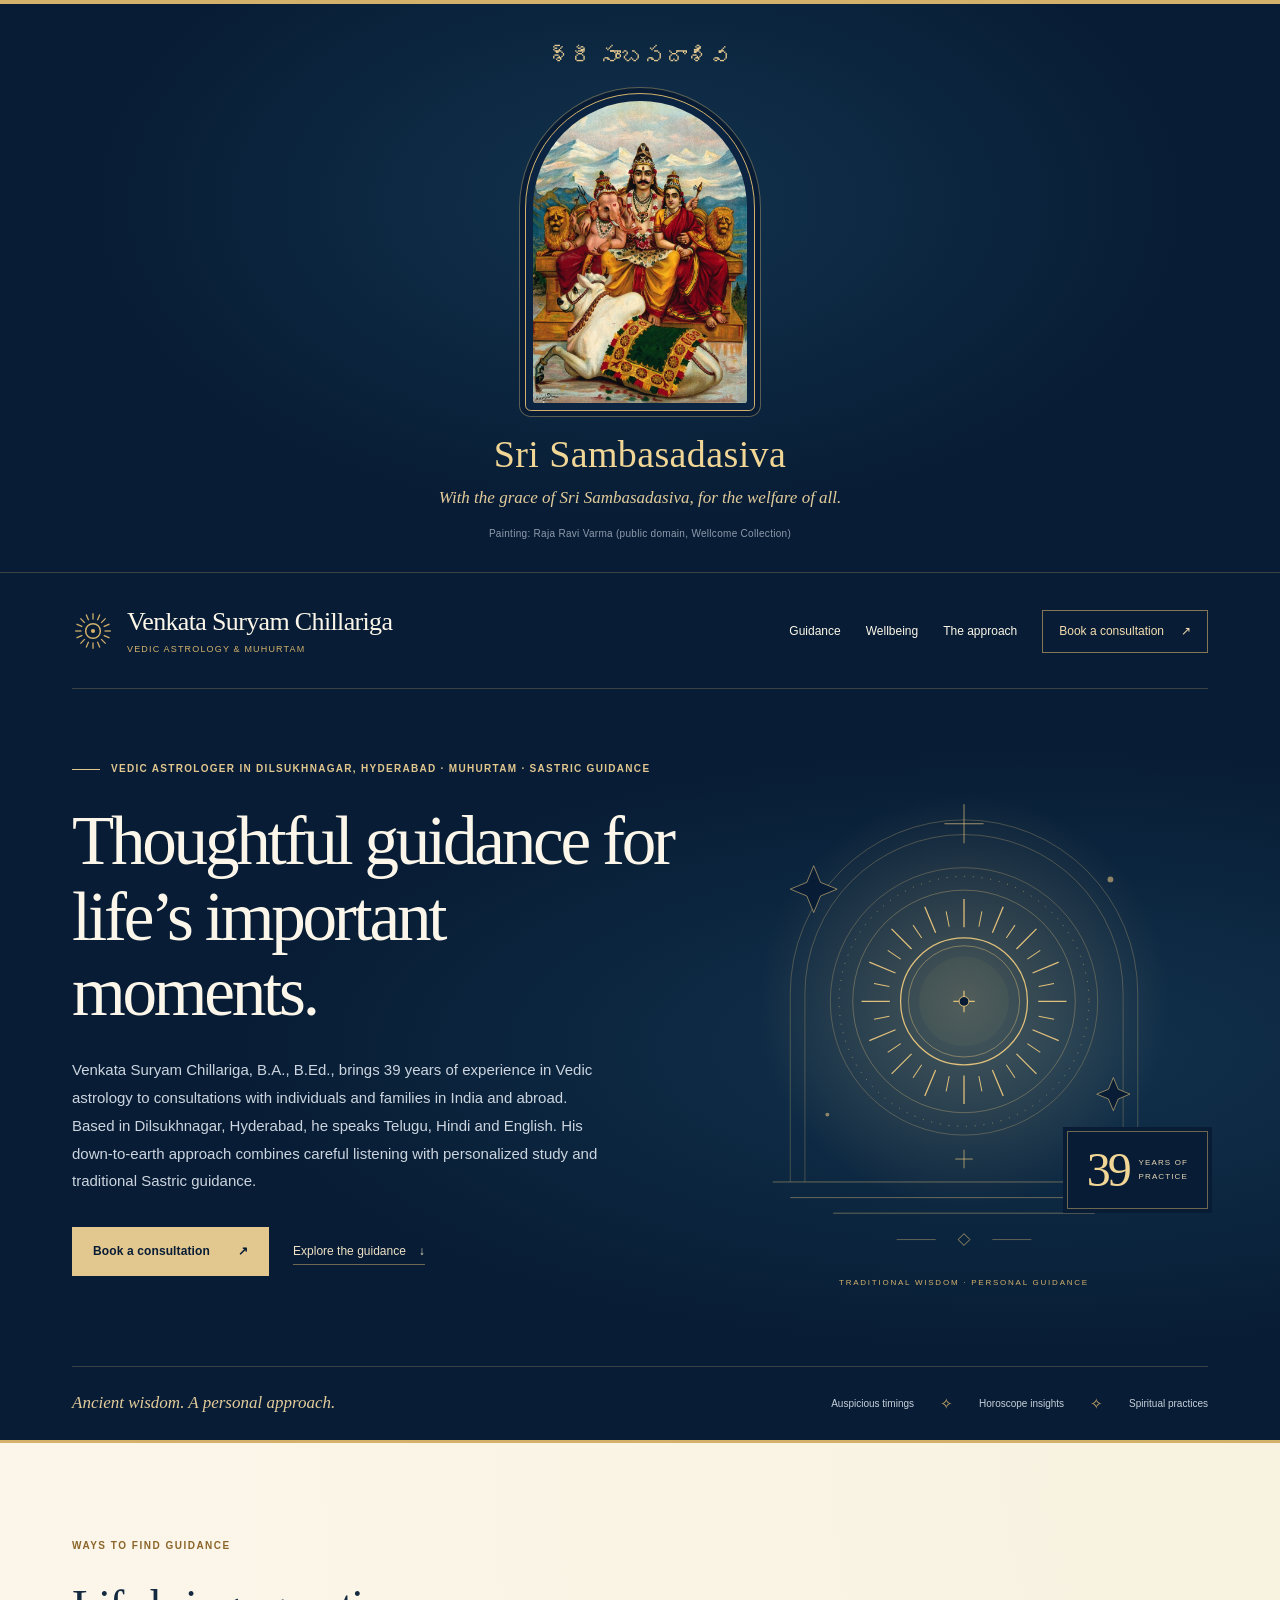
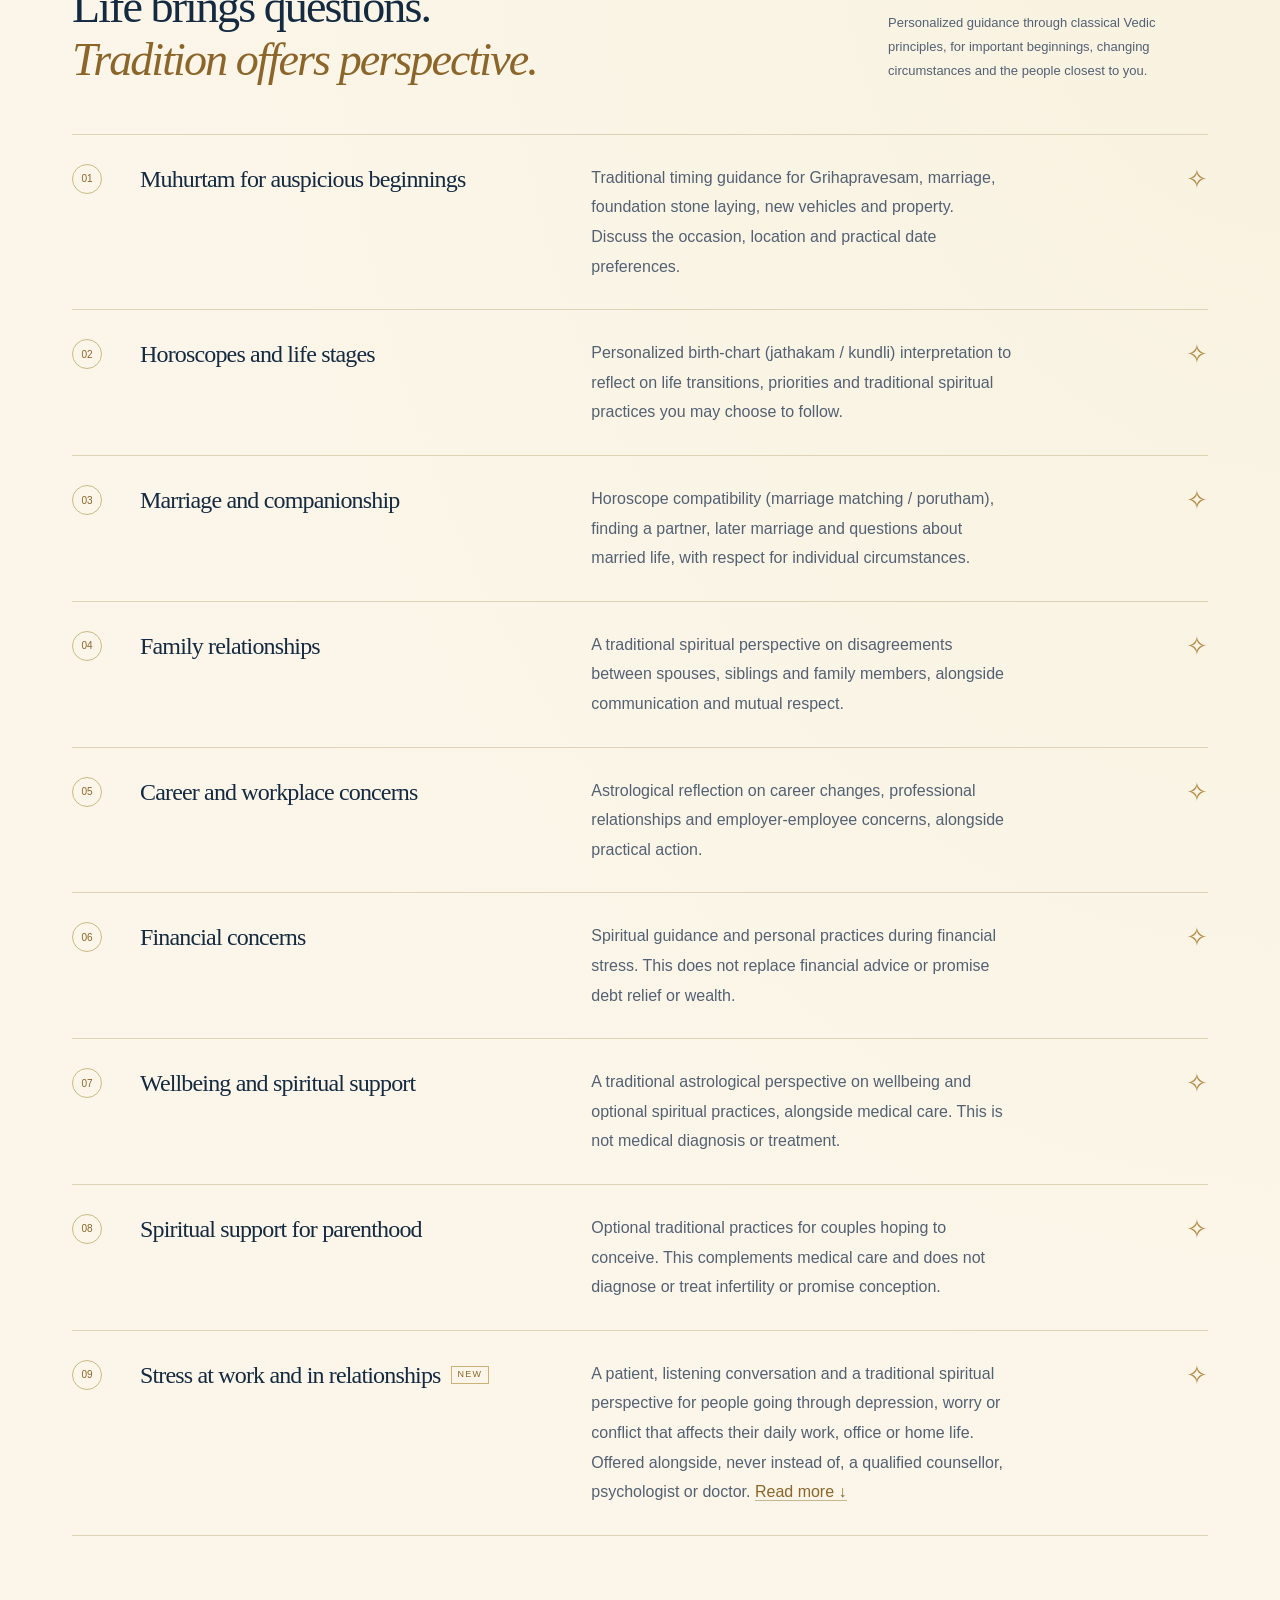
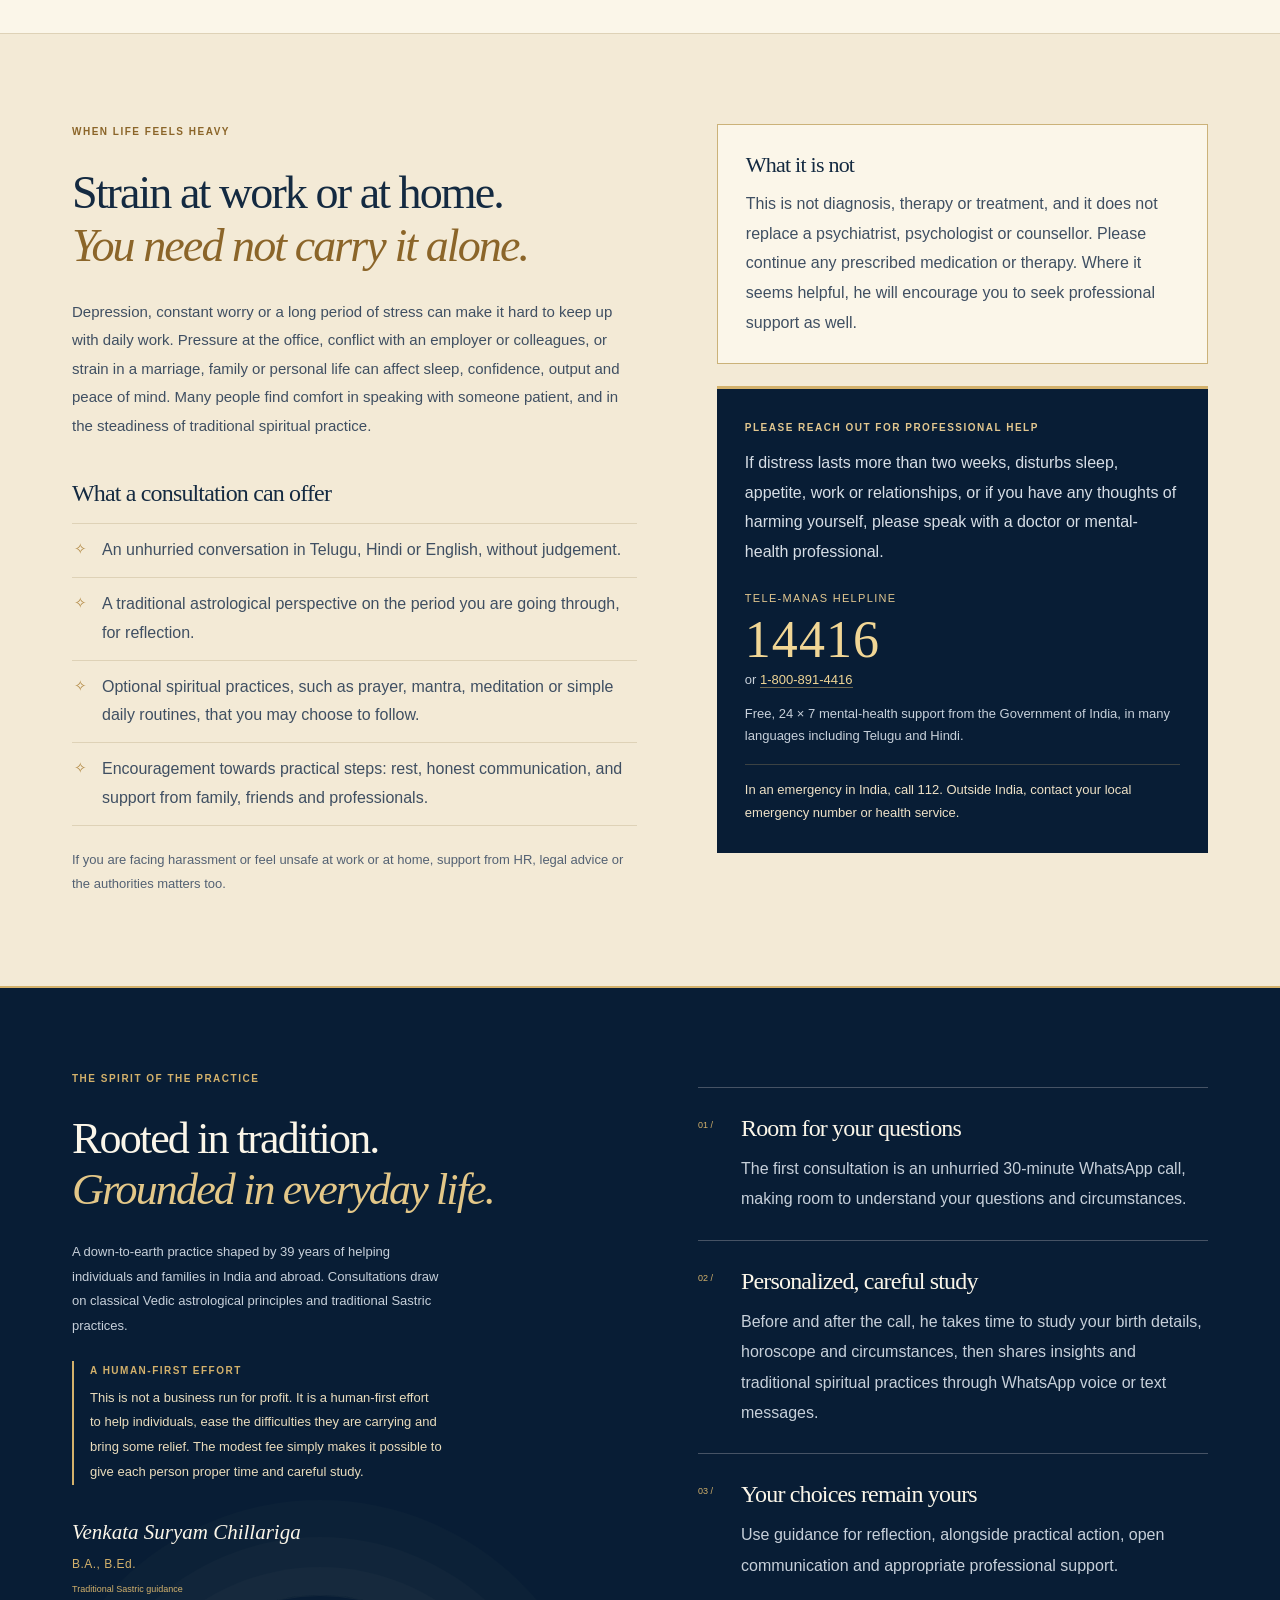
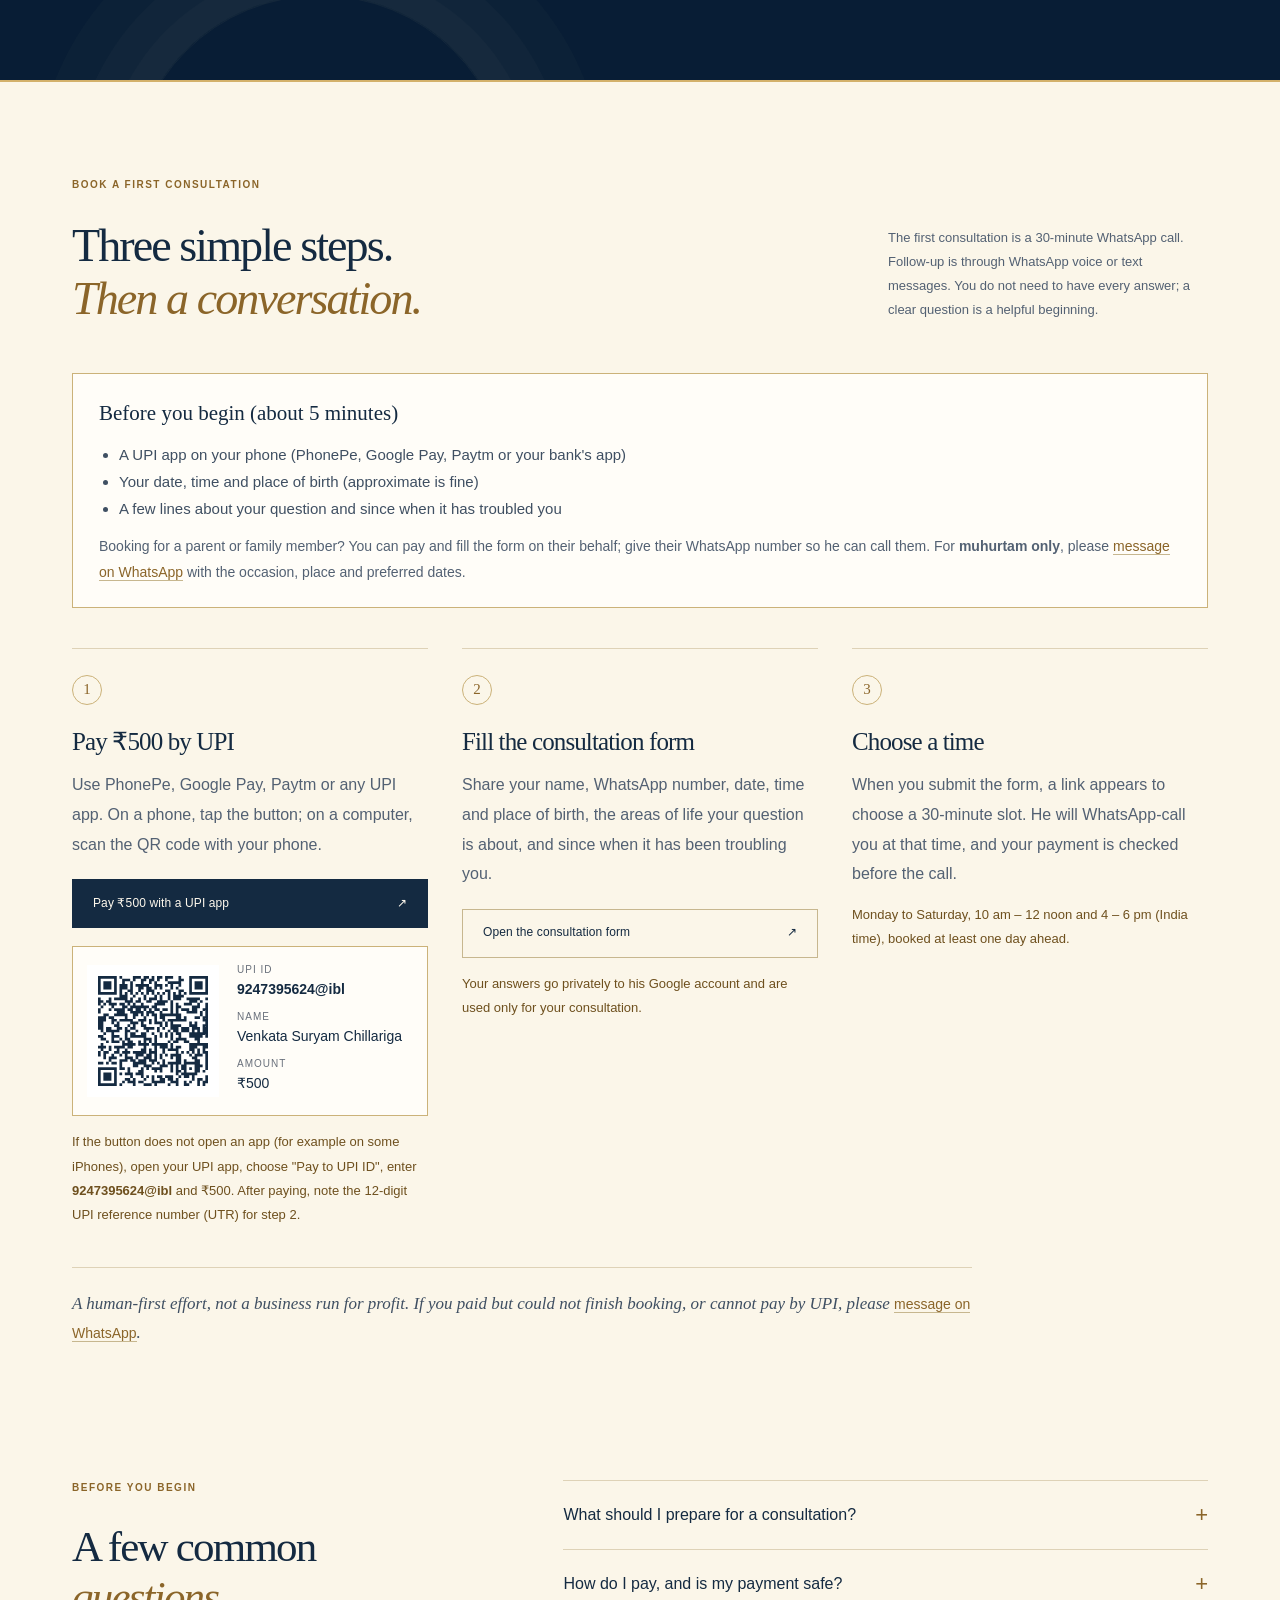
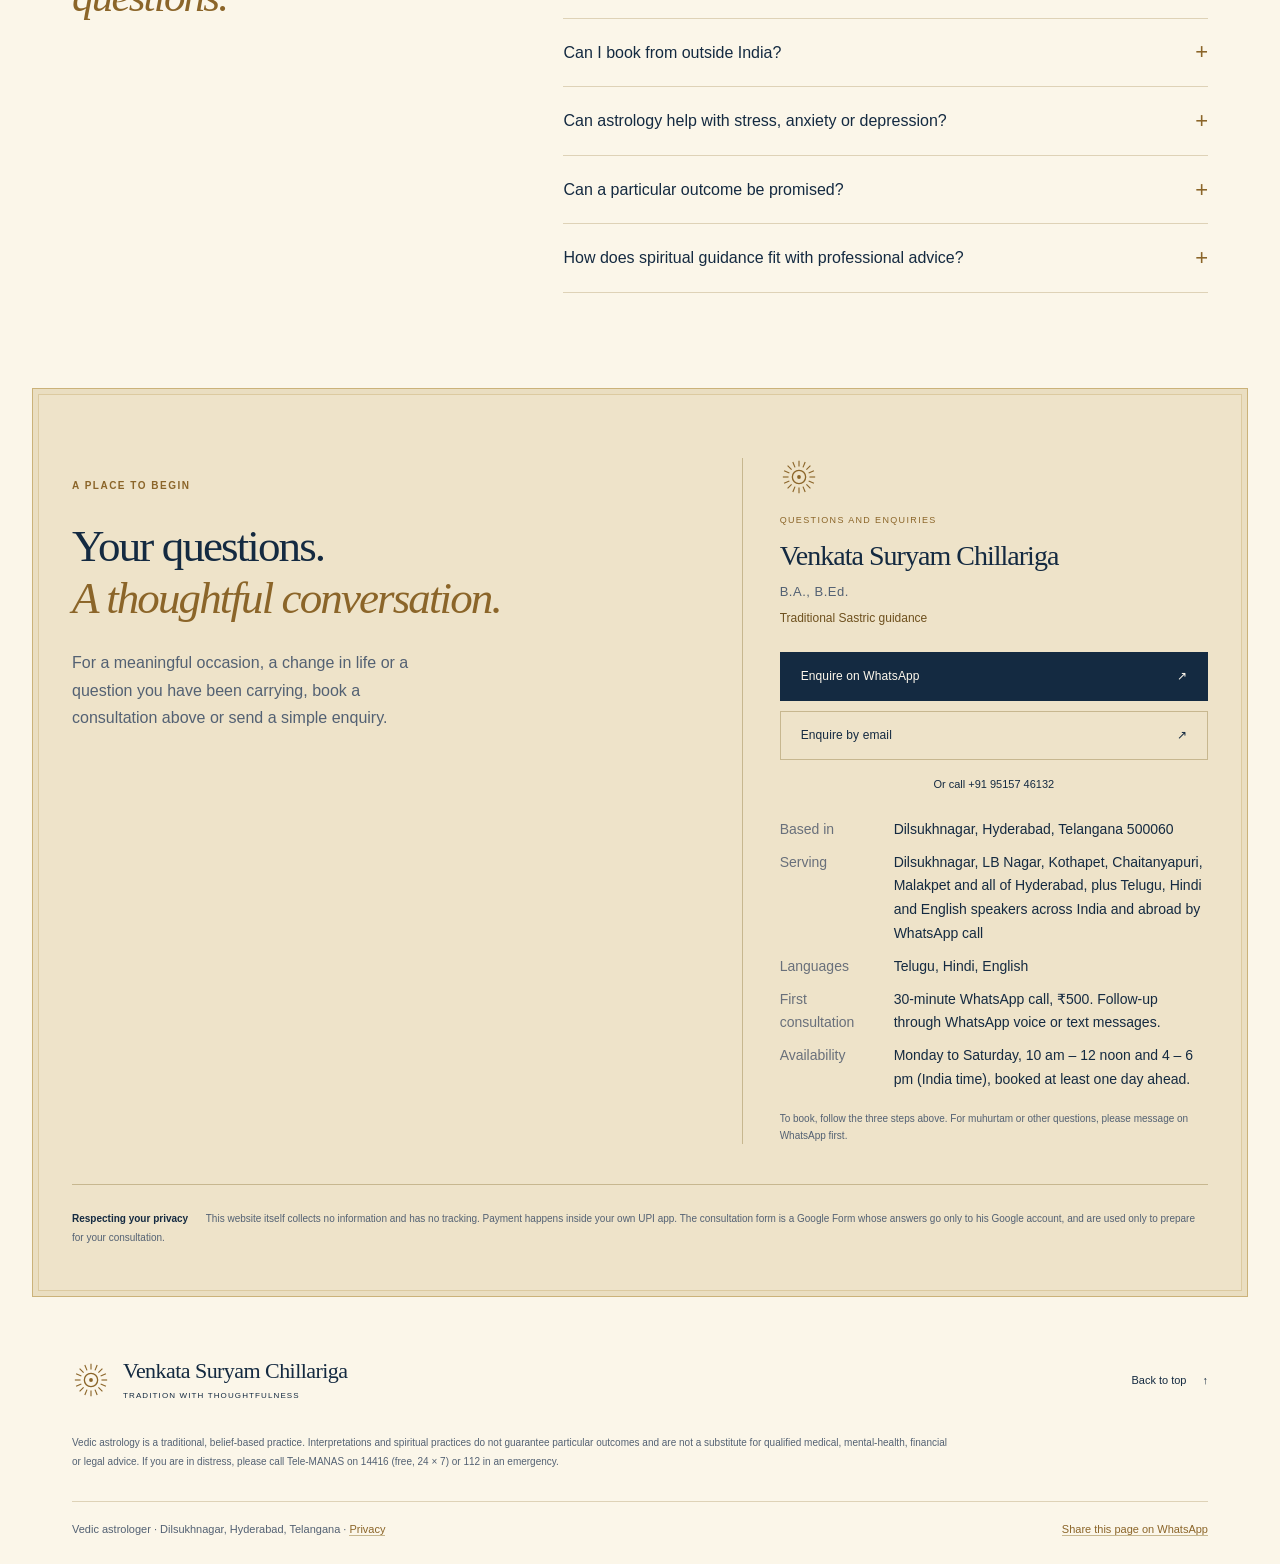
==== commit 54e06c71: "Add Sri Sambasadasiva invocation with Sri Siva family painting" ====
--- a/index.html
+++ b/index.html
@@ -29,11 +29,22 @@
   <link rel="apple-touch-icon" href="apple-touch-icon.png">
   <script type="application/ld+json">{"@context": "https://schema.org", "@type": "ProfessionalService", "@id": "https://venkatasuryam.github.io/#practice", "name": "Venkata Suryam Chillariga – Vedic Astrology and Muhurtam", "alternateName": "Venkata Suryam Chillariga, Vedic astrologer in Dilsukhnagar", "url": "https://venkatasuryam.github.io/", "image": "https://venkatasuryam.github.io/og-image.png", "logo": "https://venkatasuryam.github.io/apple-touch-icon.png", "description": "Vedic astrologer in Dilsukhnagar, Hyderabad with 39 years of experience: horoscope (jathakam) reading, marriage matching, muhurtam, and traditional Sastric guidance in Telugu, Hindi and English.", "telephone": "+91-9515746132", "email": "venkatasuryam1965@gmail.com", "address": {"@type": "PostalAddress", "addressLocality": "Dilsukhnagar, Hyderabad", "addressRegion": "Telangana", "postalCode": "500060", "addressCountry": "IN"}, "areaServed": [{"@type": "Place", "name": "Dilsukhnagar"}, {"@type": "City", "name": "Hyderabad"}, {"@type": "State", "name": "Telangana"}, {"@type": "Country", "name": "India"}], "knowsLanguage": ["te", "hi", "en"], "priceRange": "₹500", "currenciesAccepted": "INR", "paymentAccepted": "UPI", "openingHoursSpecification": [{"@type": "OpeningHoursSpecification", "dayOfWeek": ["Monday", "Tuesday", "Wednesday", "Thursday", "Friday", "Saturday"], "opens": "10:00", "closes": "12:00"}, {"@type": "OpeningHoursSpecification", "dayOfWeek": ["Monday", "Tuesday", "Wednesday", "Thursday", "Friday", "Saturday"], "opens": "16:00", "closes": "18:00"}], "founder": {"@type": "Person", "name": "Venkata Suryam Chillariga", "jobTitle": "Vedic astrologer", "knowsLanguage": ["te", "hi", "en"]}, "hasOfferCatalog": {"@type": "OfferCatalog", "name": "Consultations", "itemListElement": [{"@type": "Offer", "itemOffered": {"@type": "Service", "name": "Muhurtam for auspicious beginnings"}}, {"@type": "Offer", "itemOffered": {"@type": "Service", "name": "Horoscopes and life stages"}}, {"@type": "Offer", "itemOffered": {"@type": "Service", "name": "Marriage and companionship"}}, {"@type": "Offer", "itemOffered": {"@type": "Service", "name": "Family relationships"}}, {"@type": "Offer", "itemOffered": {"@type": "Service", "name": "Career and workplace concerns"}}, {"@type": "Offer", "itemOffered": {"@type": "Service", "name": "Financial concerns"}}, {"@type": "Offer", "itemOffered": {"@type": "Service", "name": "Wellbeing and spiritual support"}}, {"@type": "Offer", "itemOffered": {"@type": "Service", "name": "Spiritual support for parenthood"}}, {"@type": "Offer", "itemOffered": {"@type": "Service", "name": "Stress at work and in relationships"}}]}, "makesOffer": {"@type": "Offer", "name": "First consultation – 30-minute WhatsApp call", "price": "500", "priceCurrency": "INR"}}</script>
   <link rel="icon" href="favicon.svg" type="image/svg+xml">
-  <link rel="stylesheet" href="styles.css?v=2026-10-12b">
+  <link rel="stylesheet" href="styles.css?v=2026-10-12c">
 </head>
 <body>
 <div class="vedic-site">
   <a class="skip-link" href="#main-content">Skip to content</a>
+  <section class="invocation" aria-label="Invocation">
+    <div class="invocation-inner">
+      <p class="invocation-telugu" lang="te">శ్రీ సాంబసదాశివ</p>
+      <figure class="invocation-figure">
+        <img src="sri-siva-family.jpg" width="720" height="1014" alt="Sri Siva with Parvati Devi and Ganesha on Mount Kailasa, with Nandi – painting by Raja Ravi Varma">
+      </figure>
+      <h2 class="invocation-name">Sri Sambasadasiva</h2>
+      <p class="invocation-line">With the grace of Sri Sambasadasiva, for the welfare of all.</p>
+      <p class="invocation-credit">Painting: Raja Ravi Varma (public domain, Wellcome Collection)</p>
+    </div>
+  </section>
   <div class="header-band"><header class="site-header section-shell">
     <a class="wordmark" href="#" aria-label="Venkata Suryam Chillariga home"><svg width="38" height="38" viewBox="0 0 40 40" fill="none" aria-hidden="true"><circle cx="20" cy="20" r="7" stroke="currentColor" stroke-width="1.4"/><path d="M20 3V9" stroke="currentColor" stroke-width="1.2" transform="rotate(0.0 20 20)"/><path d="M20 3V9" stroke="currentColor" stroke-width="1.2" transform="rotate(22.5 20 20)"/><path d="M20 3V9" stroke="currentColor" stroke-width="1.2" transform="rotate(45.0 20 20)"/><path d="M20 3V9" stroke="currentColor" stroke-width="1.2" transform="rotate(67.5 20 20)"/><path d="M20 3V9" stroke="currentColor" stroke-width="1.2" transform="rotate(90.0 20 20)"/><path d="M20 3V9" stroke="currentColor" stroke-width="1.2" transform="rotate(112.5 20 20)"/><path d="M20 3V9" stroke="currentColor" stroke-width="1.2" transform="rotate(135.0 20 20)"/><path d="M20 3V9" stroke="currentColor" stroke-width="1.2" transform="rotate(157.5 20 20)"/><path d="M20 3V9" stroke="currentColor" stroke-width="1.2" transform="rotate(180.0 20 20)"/><path d="M20 3V9" stroke="currentColor" stroke-width="1.2" transform="rotate(202.5 20 20)"/><path d="M20 3V9" stroke="currentColor" stroke-width="1.2" transform="rotate(225.0 20 20)"/><path d="M20 3V9" stroke="currentColor" stroke-width="1.2" transform="rotate(247.5 20 20)"/><path d="M20 3V9" stroke="currentColor" stroke-width="1.2" transform="rotate(270.0 20 20)"/><path d="M20 3V9" stroke="currentColor" stroke-width="1.2" transform="rotate(292.5 20 20)"/><path d="M20 3V9" stroke="currentColor" stroke-width="1.2" transform="rotate(315.0 20 20)"/><path d="M20 3V9" stroke="currentColor" stroke-width="1.2" transform="rotate(337.5 20 20)"/><circle cx="20" cy="20" r="2" fill="currentColor"/></svg><span>Venkata Suryam Chillariga<small>VEDIC ASTROLOGY &amp; MUHURTAM</small></span></a>
     <nav aria-label="Main navigation"><a href="#guidance">Guidance</a><a href="#wellbeing">Wellbeing</a><a href="#approach">The approach</a><a class="nav-contact" href="#book">Book a consultation <span aria-hidden="true">↗</span></a></nav>
--- a/styles.css
+++ b/styles.css
@@ -469,3 +469,20 @@
 .vedic-site .simple-page h2 { font-size: 26px; margin-top: 34px; margin-bottom: 8px; }
 .vedic-site .simple-page p { font-size: 16px; line-height: 1.85; color: #3f4f62; margin-top: 8px; }
 .vedic-site .simple-page a { color: #8b6529; border-bottom: 1px solid #c7b78f; }
+
+/* ---------- Invocation: Sri Sambasadasiva ---------- */
+.vedic-site .invocation { background: #081d35; color: #fbf6e9; border-top: 4px solid var(--gold); text-align: center; background-image: radial-gradient(ellipse at 50% 35%, #12324d 0%, transparent 60%); }
+.vedic-site .invocation-inner { max-width: 760px; margin: 0 auto; padding: 34px 23px 30px; display: flex; flex-direction: column; align-items: center; }
+.vedic-site .invocation-telugu { font-size: 22px; letter-spacing: 0; color: #e2c78f; margin-bottom: 18px !important; }
+.vedic-site .invocation-figure { margin: 0; width: 230px; padding: 7px; border: 1px solid #d3b16b; border-radius: 120px 120px 6px 6px; box-shadow: 0 0 0 5px #081d35, 0 0 0 6px #d3b16b66; background: #0b2442; }
+.vedic-site .invocation-figure img { width: 100%; height: auto; border-radius: 113px 113px 3px 3px; }
+.vedic-site .invocation-name { font-size: 38px !important; line-height: 1.15; letter-spacing: .01em !important; color: #f1d695; margin-top: 22px !important; }
+.vedic-site .invocation-line { font-family: Georgia, 'Times New Roman', serif; font-style: italic; font-size: 17px; color: #e3cc9b; margin-top: 8px !important; }
+.vedic-site .invocation-credit { font-size: 10px; color: #8d9bab; margin-top: 12px !important; letter-spacing: .03em; }
+.vedic-site .invocation + .header-band { border-top: 1px solid #d3b16b40; }
+@media (max-width: 580px) {
+  .vedic-site .invocation-inner { padding: 26px 20px 24px; }
+  .vedic-site .invocation-figure { width: 190px; }
+  .vedic-site .invocation-name { font-size: 31px !important; }
+  .vedic-site .invocation-line { font-size: 15.5px; }
+}
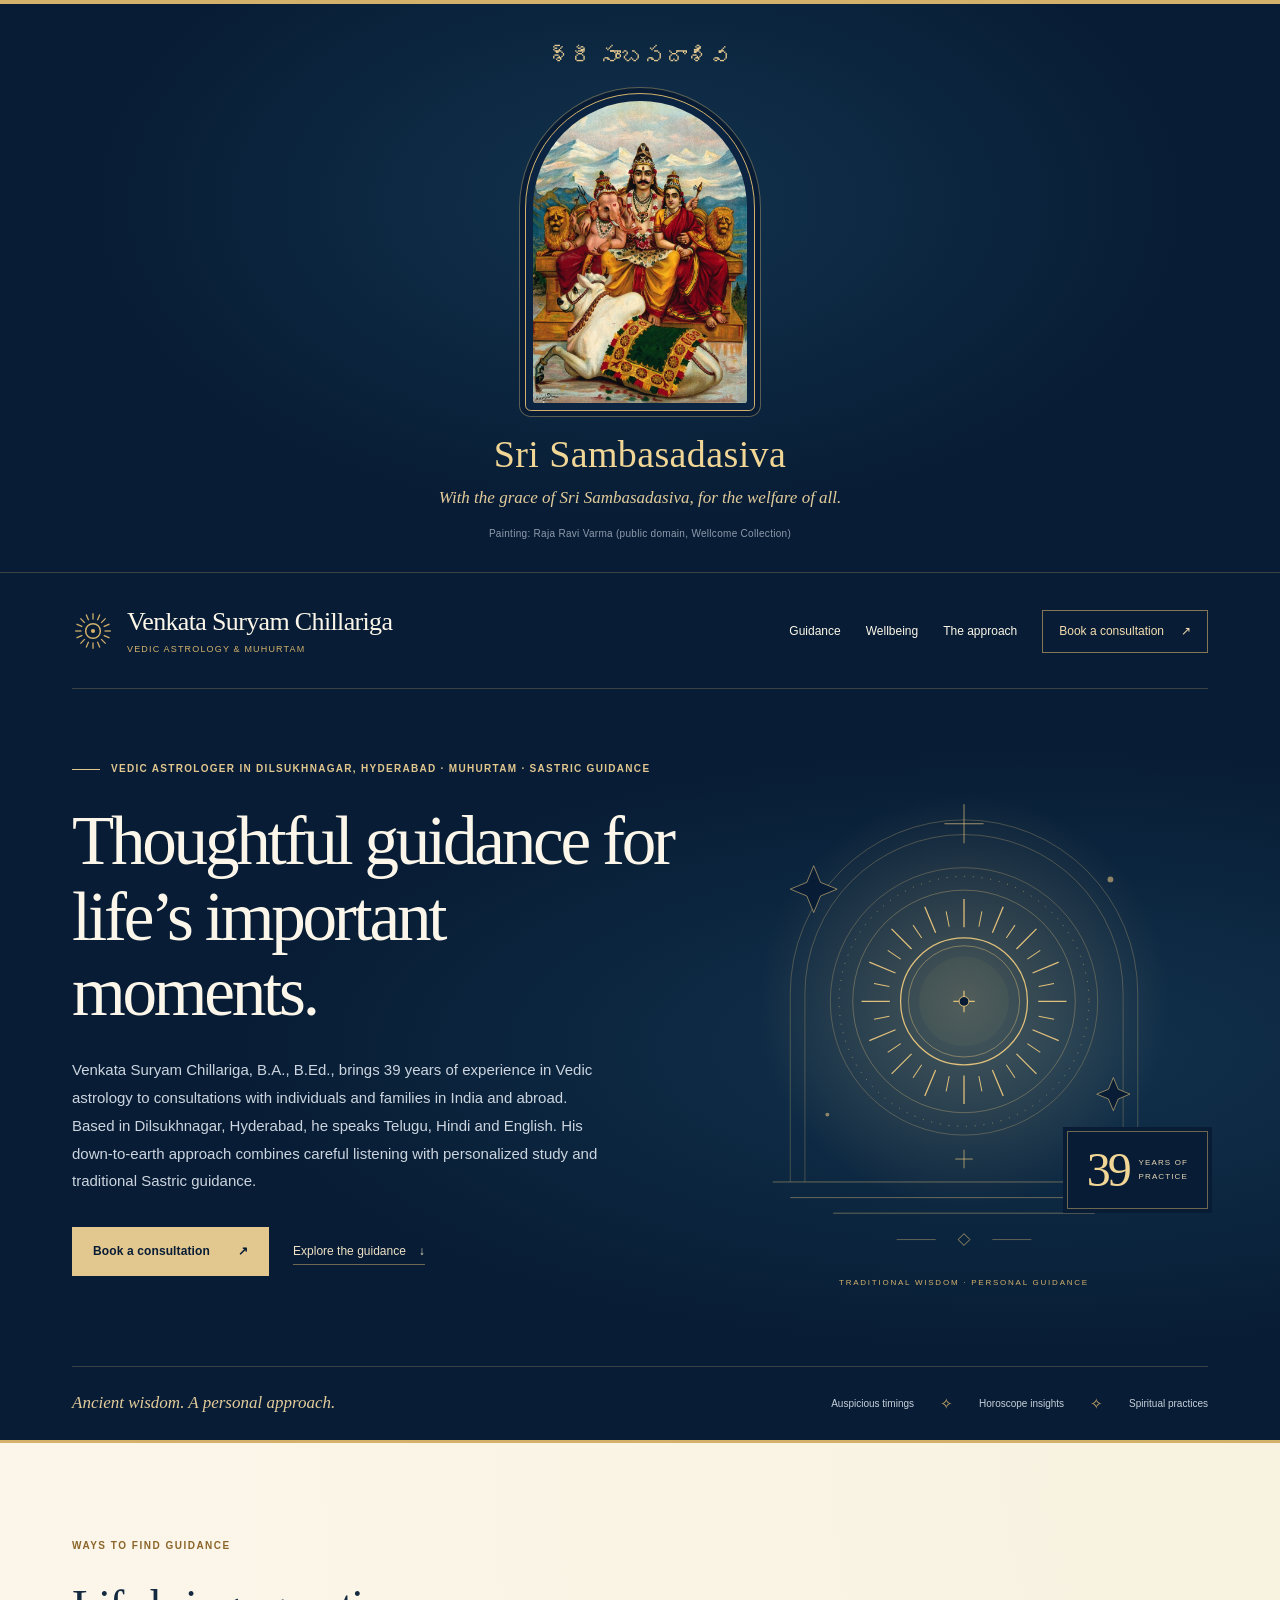
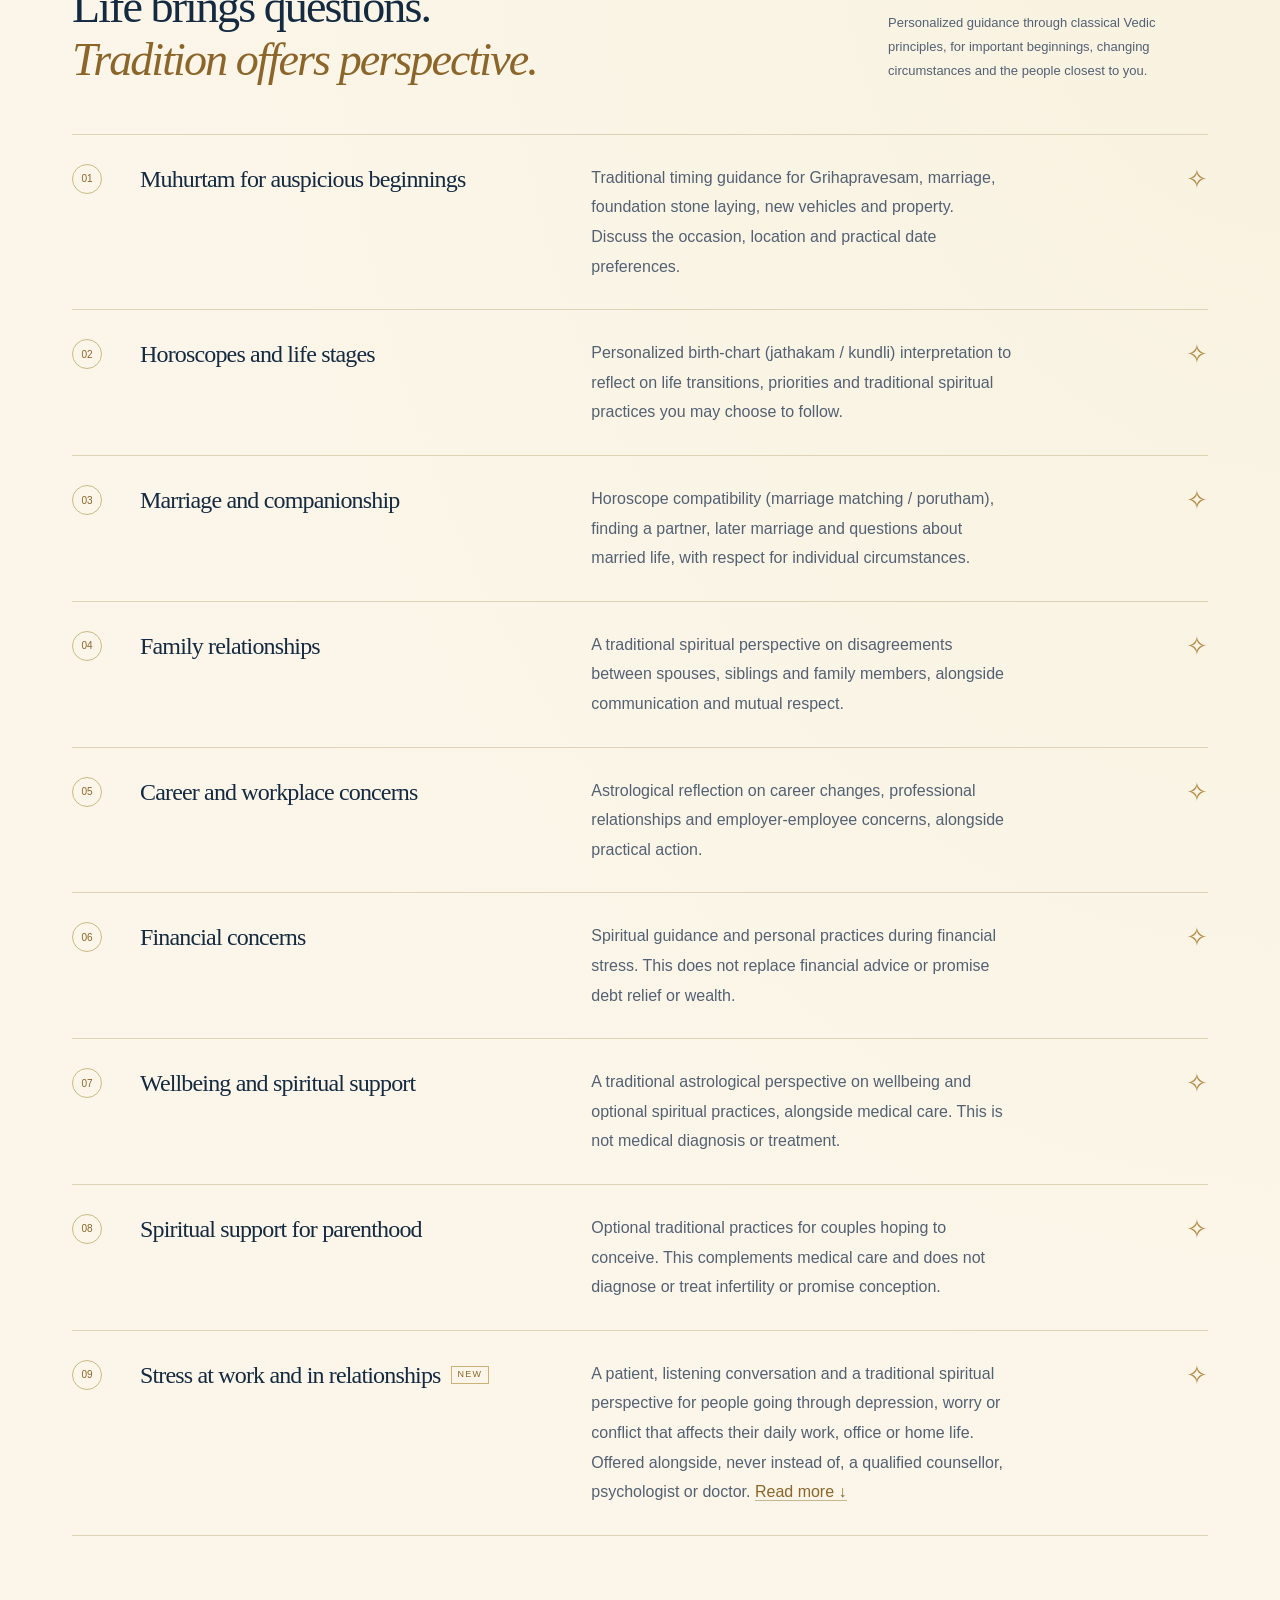
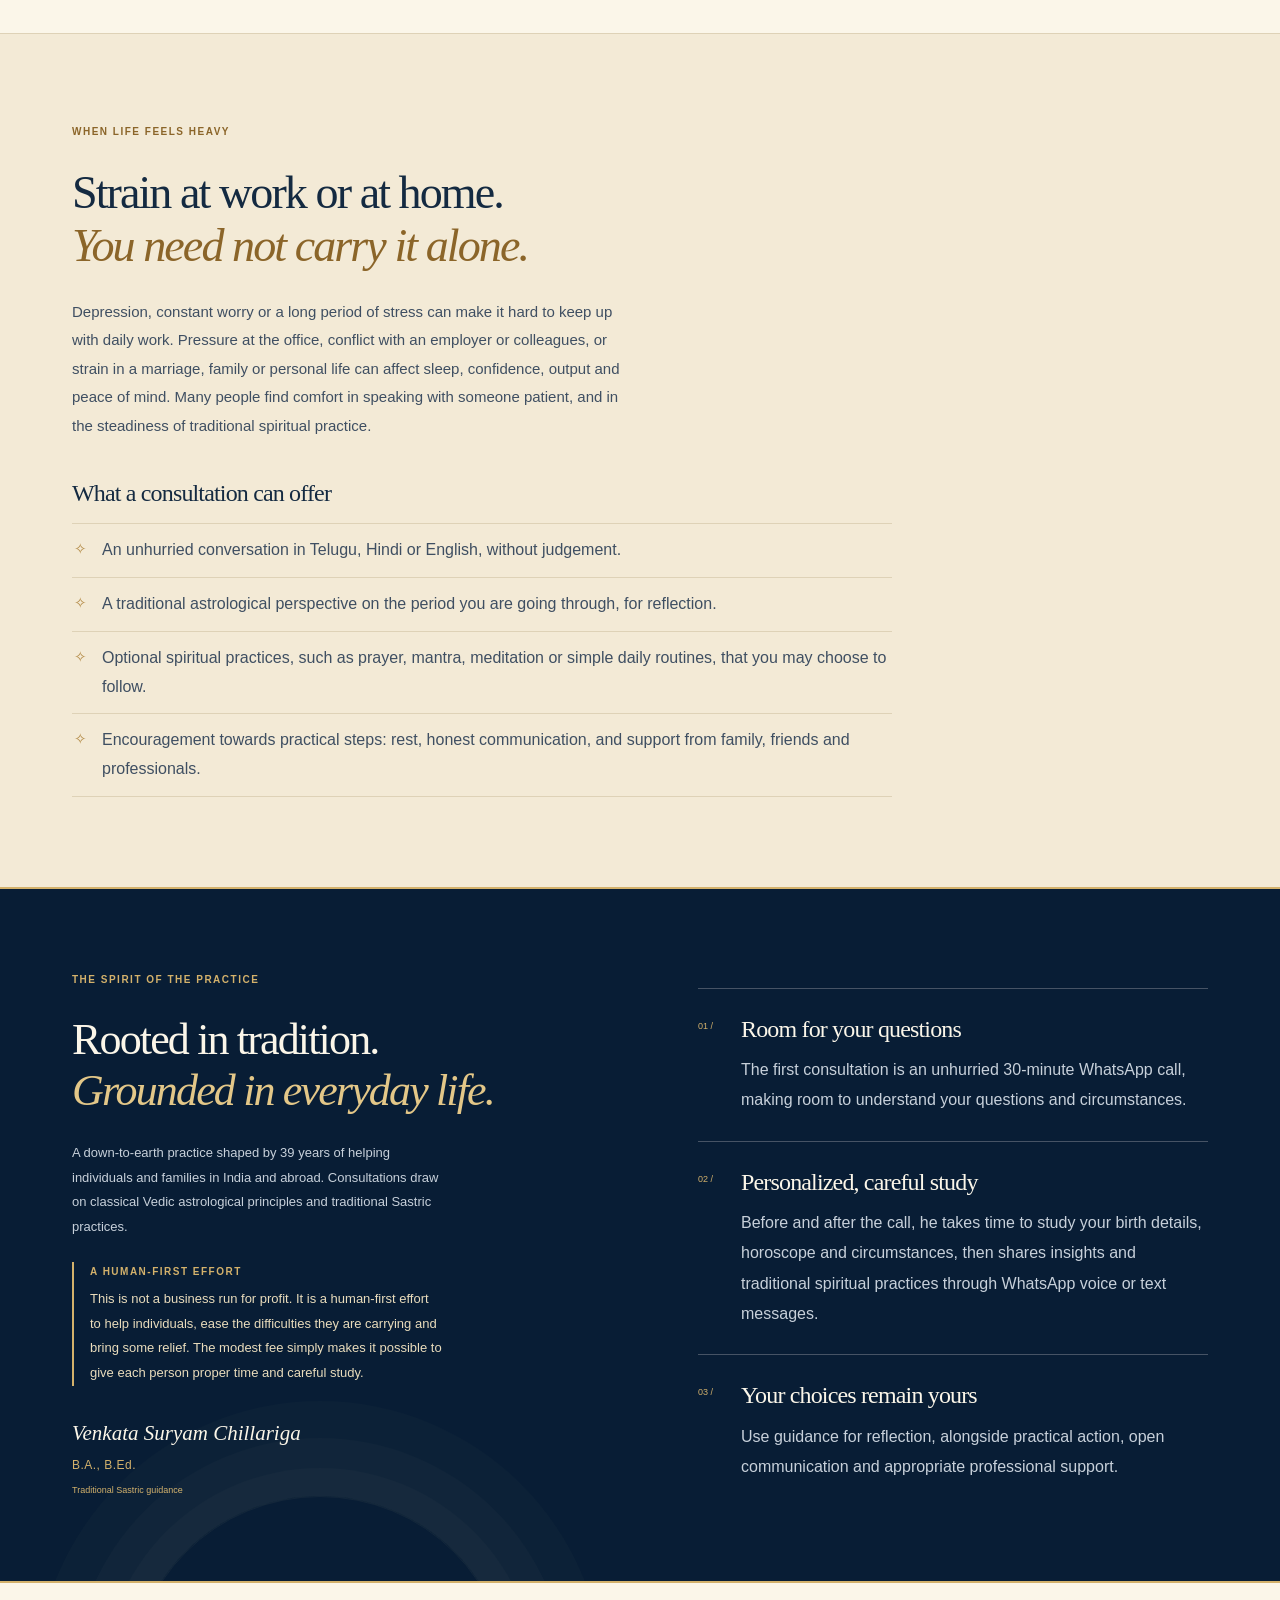
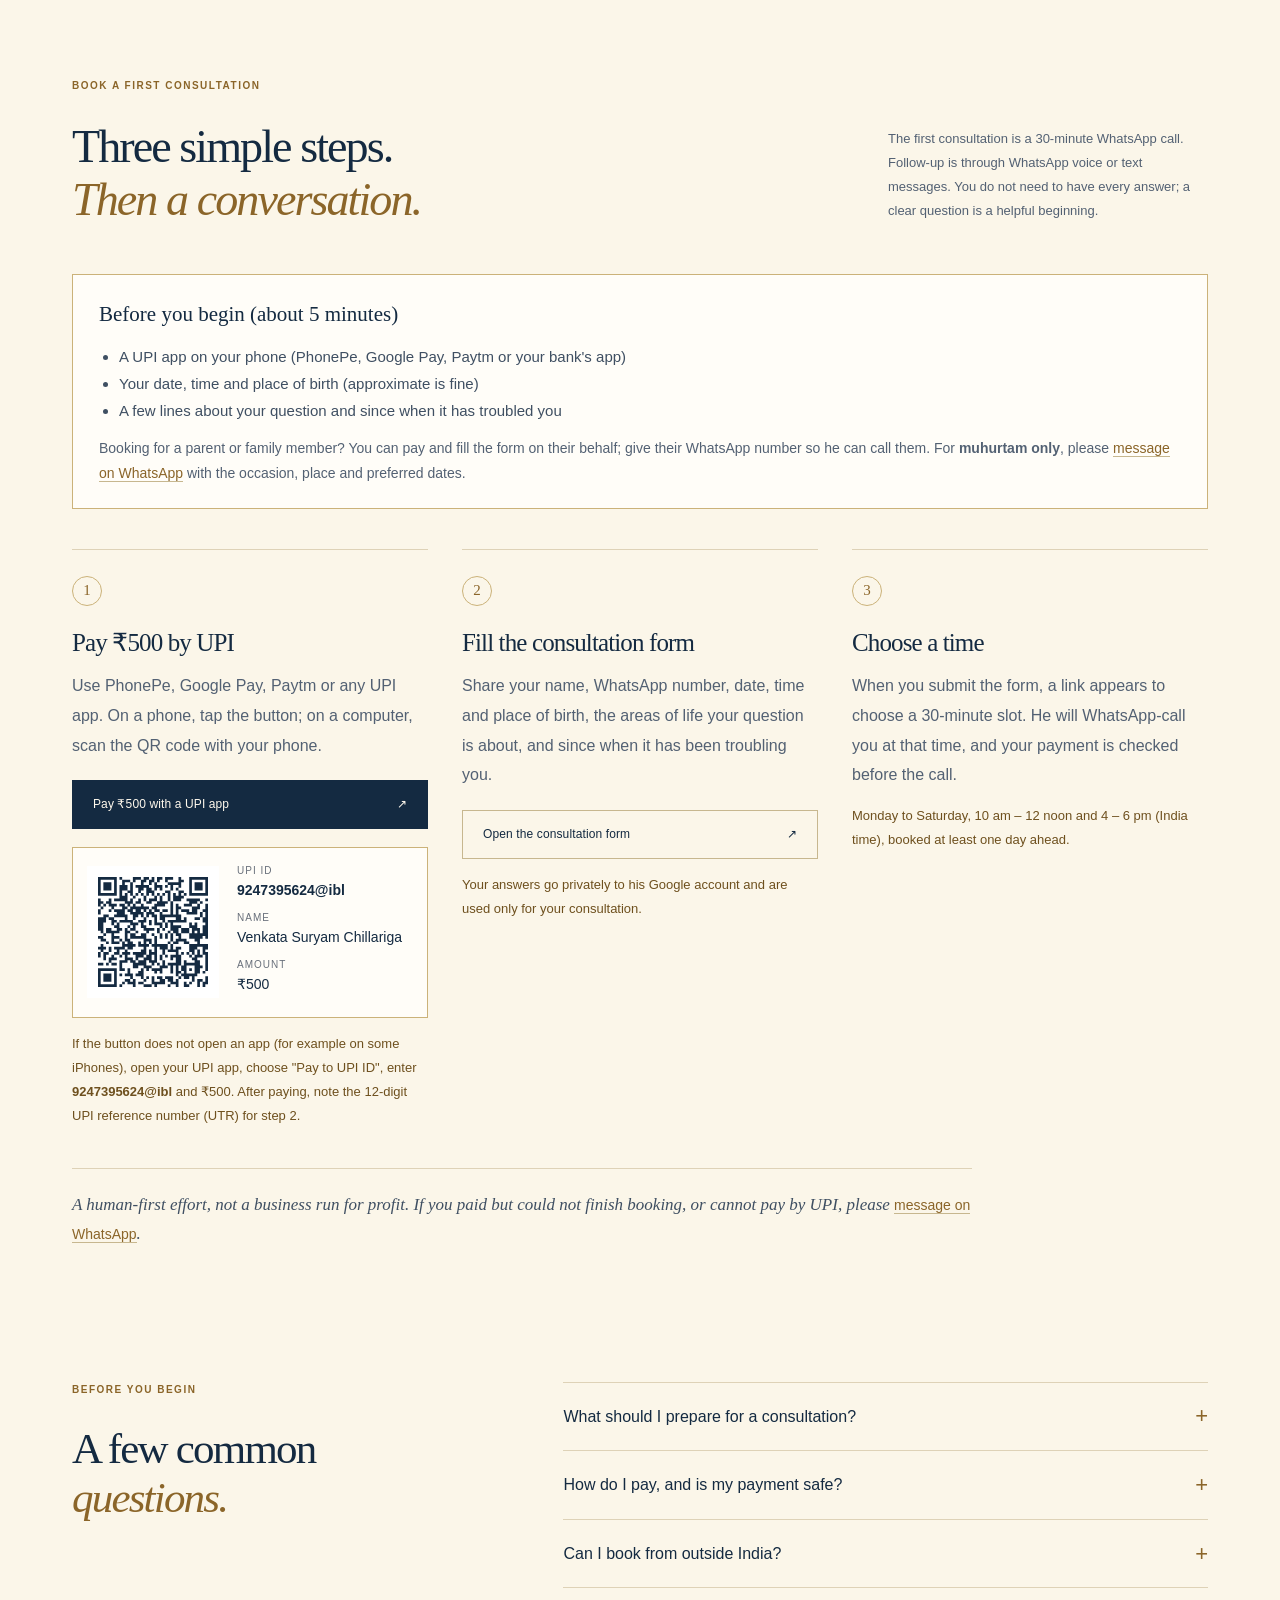
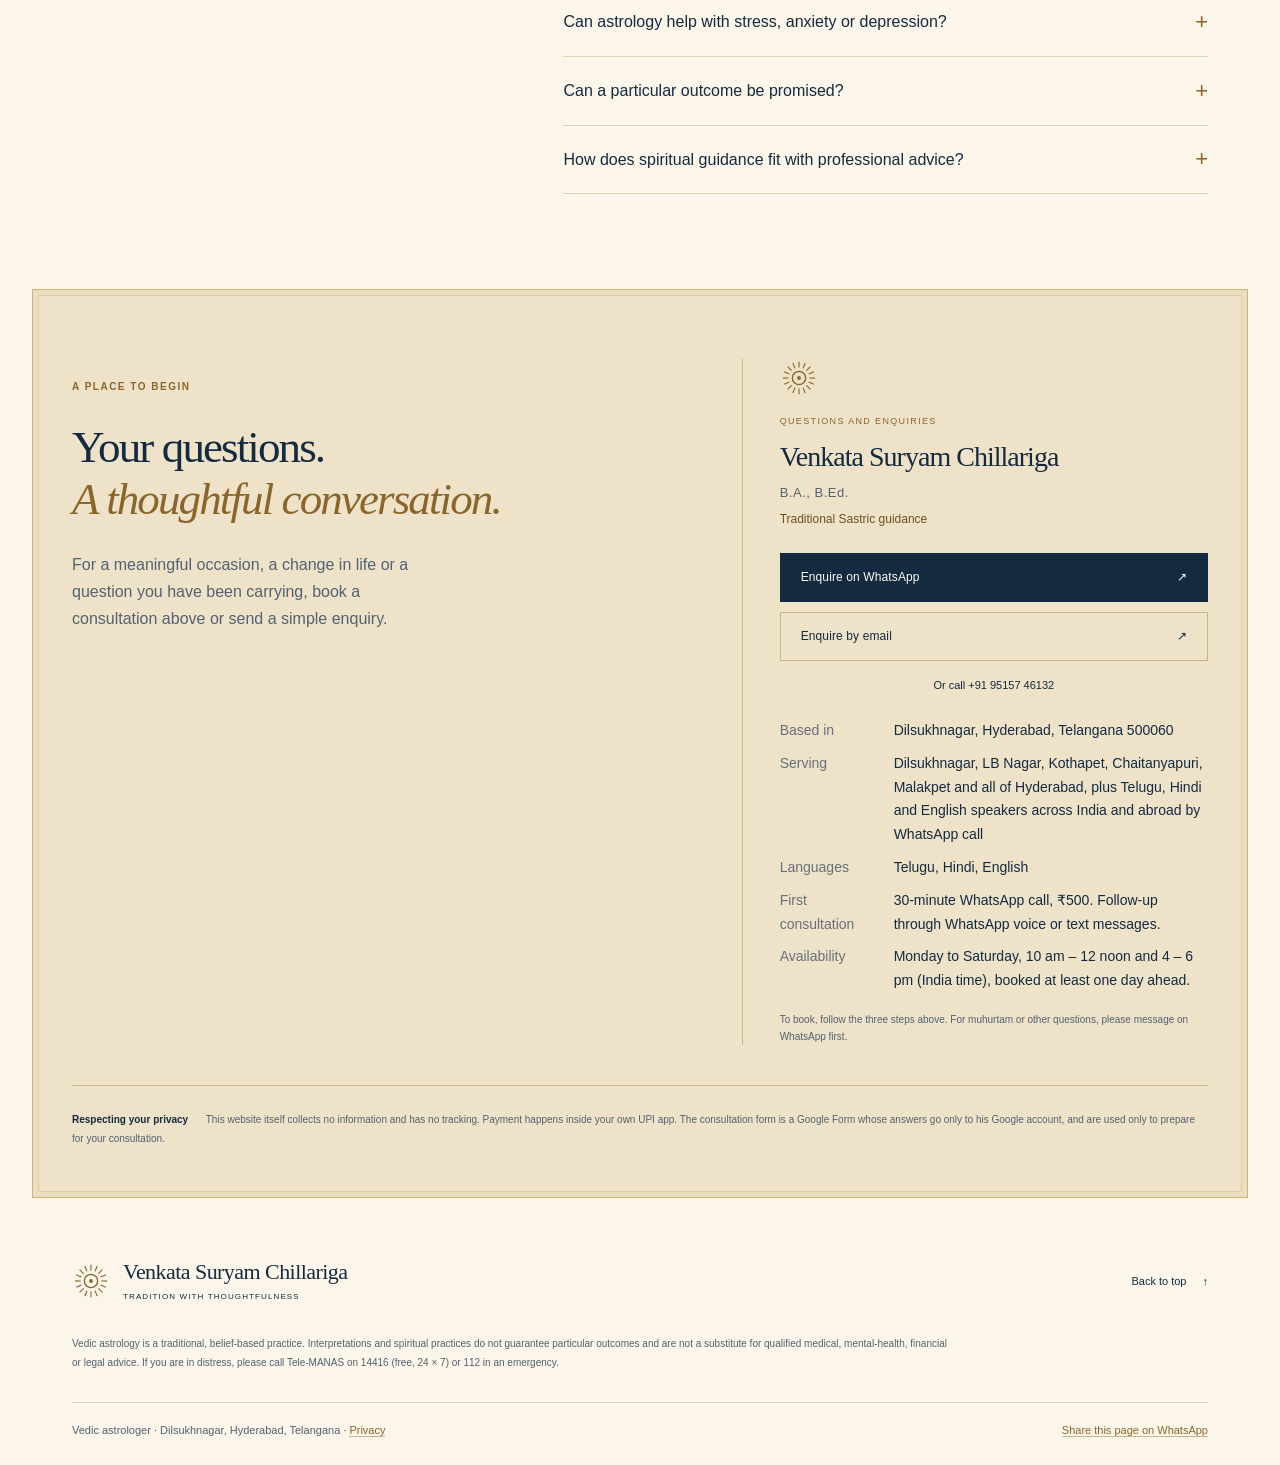
==== commit 8439ecf8: "Remove helpline box, harassment line and 'What it is not' box from wellbeing section" ====
--- a/index.html
+++ b/index.html
@@ -29,7 +29,7 @@
   <link rel="apple-touch-icon" href="apple-touch-icon.png">
   <script type="application/ld+json">{"@context": "https://schema.org", "@type": "ProfessionalService", "@id": "https://venkatasuryam.github.io/#practice", "name": "Venkata Suryam Chillariga – Vedic Astrology and Muhurtam", "alternateName": "Venkata Suryam Chillariga, Vedic astrologer in Dilsukhnagar", "url": "https://venkatasuryam.github.io/", "image": "https://venkatasuryam.github.io/og-image.png", "logo": "https://venkatasuryam.github.io/apple-touch-icon.png", "description": "Vedic astrologer in Dilsukhnagar, Hyderabad with 39 years of experience: horoscope (jathakam) reading, marriage matching, muhurtam, and traditional Sastric guidance in Telugu, Hindi and English.", "telephone": "+91-9515746132", "email": "venkatasuryam1965@gmail.com", "address": {"@type": "PostalAddress", "addressLocality": "Dilsukhnagar, Hyderabad", "addressRegion": "Telangana", "postalCode": "500060", "addressCountry": "IN"}, "areaServed": [{"@type": "Place", "name": "Dilsukhnagar"}, {"@type": "City", "name": "Hyderabad"}, {"@type": "State", "name": "Telangana"}, {"@type": "Country", "name": "India"}], "knowsLanguage": ["te", "hi", "en"], "priceRange": "₹500", "currenciesAccepted": "INR", "paymentAccepted": "UPI", "openingHoursSpecification": [{"@type": "OpeningHoursSpecification", "dayOfWeek": ["Monday", "Tuesday", "Wednesday", "Thursday", "Friday", "Saturday"], "opens": "10:00", "closes": "12:00"}, {"@type": "OpeningHoursSpecification", "dayOfWeek": ["Monday", "Tuesday", "Wednesday", "Thursday", "Friday", "Saturday"], "opens": "16:00", "closes": "18:00"}], "founder": {"@type": "Person", "name": "Venkata Suryam Chillariga", "jobTitle": "Vedic astrologer", "knowsLanguage": ["te", "hi", "en"]}, "hasOfferCatalog": {"@type": "OfferCatalog", "name": "Consultations", "itemListElement": [{"@type": "Offer", "itemOffered": {"@type": "Service", "name": "Muhurtam for auspicious beginnings"}}, {"@type": "Offer", "itemOffered": {"@type": "Service", "name": "Horoscopes and life stages"}}, {"@type": "Offer", "itemOffered": {"@type": "Service", "name": "Marriage and companionship"}}, {"@type": "Offer", "itemOffered": {"@type": "Service", "name": "Family relationships"}}, {"@type": "Offer", "itemOffered": {"@type": "Service", "name": "Career and workplace concerns"}}, {"@type": "Offer", "itemOffered": {"@type": "Service", "name": "Financial concerns"}}, {"@type": "Offer", "itemOffered": {"@type": "Service", "name": "Wellbeing and spiritual support"}}, {"@type": "Offer", "itemOffered": {"@type": "Service", "name": "Spiritual support for parenthood"}}, {"@type": "Offer", "itemOffered": {"@type": "Service", "name": "Stress at work and in relationships"}}]}, "makesOffer": {"@type": "Offer", "name": "First consultation – 30-minute WhatsApp call", "price": "500", "priceCurrency": "INR"}}</script>
   <link rel="icon" href="favicon.svg" type="image/svg+xml">
-  <link rel="stylesheet" href="styles.css?v=2026-10-12c">
+  <link rel="stylesheet" href="styles.css?v=2026-10-13">
 </head>
 <body>
 <div class="vedic-site">
@@ -100,7 +100,7 @@
       </div>
     </section>
 
-    <section class="wellbeing-section" id="wellbeing" aria-labelledby="wellbeing-heading"><div class="section-shell wellbeing-inner">
+    <section class="wellbeing-section" id="wellbeing" aria-labelledby="wellbeing-heading"><div class="section-shell wellbeing-inner wellbeing-inner--single">
       <div class="wellbeing-intro">
         <p class="eyebrow">WHEN LIFE FEELS HEAVY</p>
         <h2 id="wellbeing-heading">Strain at work or at home.<br><em>You need not carry it alone.</em></h2>
@@ -112,19 +112,6 @@
             <li>Optional spiritual practices, such as prayer, mantra, meditation or simple daily routines, that you may choose to follow.</li>
             <li>Encouragement towards practical steps: rest, honest communication, and support from family, friends and professionals.</li>
         </ul>
-        <p class="wellbeing-safety">If you are facing harassment or feel unsafe at work or at home, support from HR, legal advice or the authorities matters too.</p>
-      </div>
-      <div class="wellbeing-side">
-        <div class="wellbeing-limits"><h3>What it is not</h3><p>This is not diagnosis, therapy or treatment, and it does not replace a psychiatrist, psychologist or counsellor. Please continue any prescribed medication or therapy. Where it seems helpful, he will encourage you to seek professional support as well.</p></div>
-        <div class="helpline-card">
-          <p class="helpline-label">PLEASE REACH OUT FOR PROFESSIONAL HELP</p>
-          <p class="helpline-text">If distress lasts more than two weeks, disturbs sleep, appetite, work or relationships, or if you have any thoughts of harming yourself, please speak with a doctor or mental-health professional.</p>
-          <p class="helpline-name">Tele-MANAS helpline</p>
-          <a class="helpline-number" href="tel:14416">14416</a>
-          <p class="helpline-alt">or <a href="tel:18008914416">1-800-891-4416</a></p>
-          <p class="helpline-note">Free, 24 × 7 mental-health support from the Government of India, in many languages including Telugu and Hindi.</p>
-          <p class="helpline-emergency">In an emergency in India, call 112. Outside India, contact your local emergency number or health service.</p>
-        </div>
       </div>
     </div></section>
 
--- a/styles.css
+++ b/styles.css
@@ -486,3 +486,4 @@
   .vedic-site .invocation-name { font-size: 31px !important; }
   .vedic-site .invocation-line { font-size: 15.5px; }
 }
+.vedic-site .wellbeing-inner--single { grid-template-columns: minmax(0, 820px); }
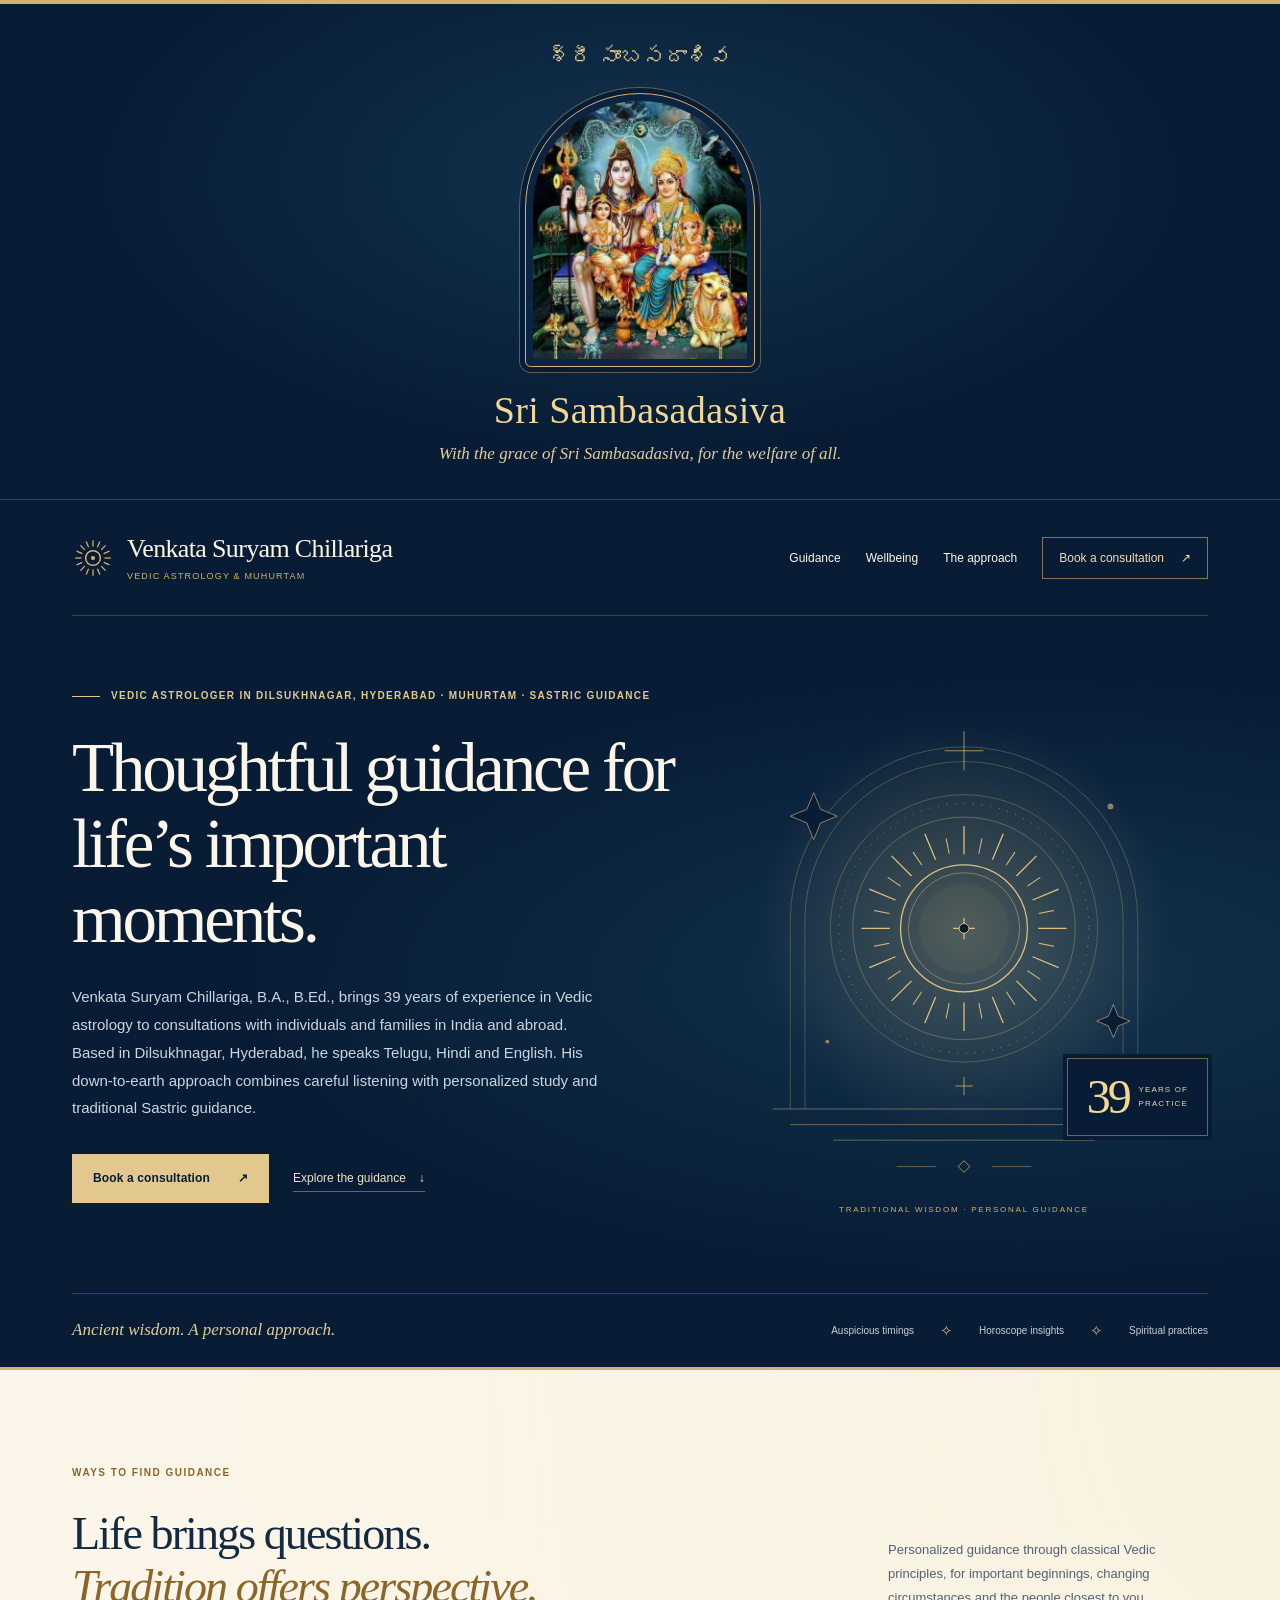
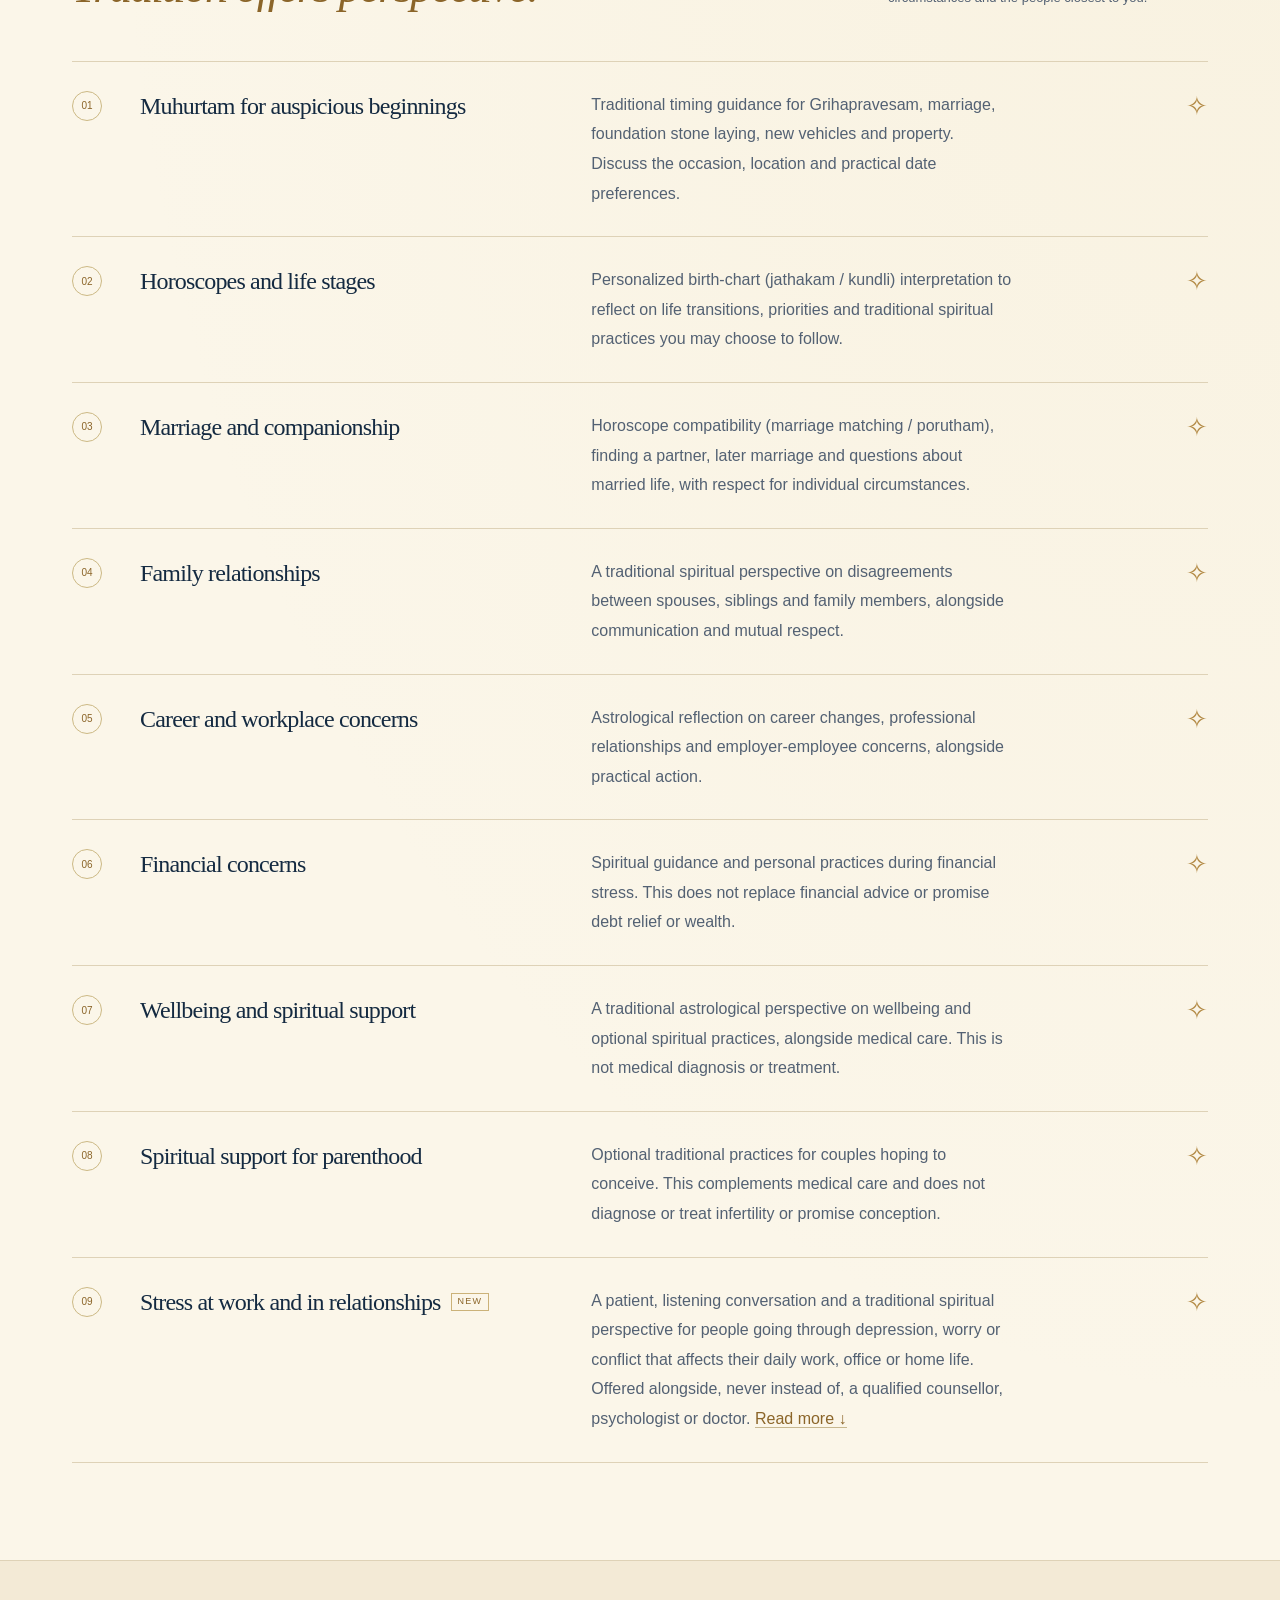
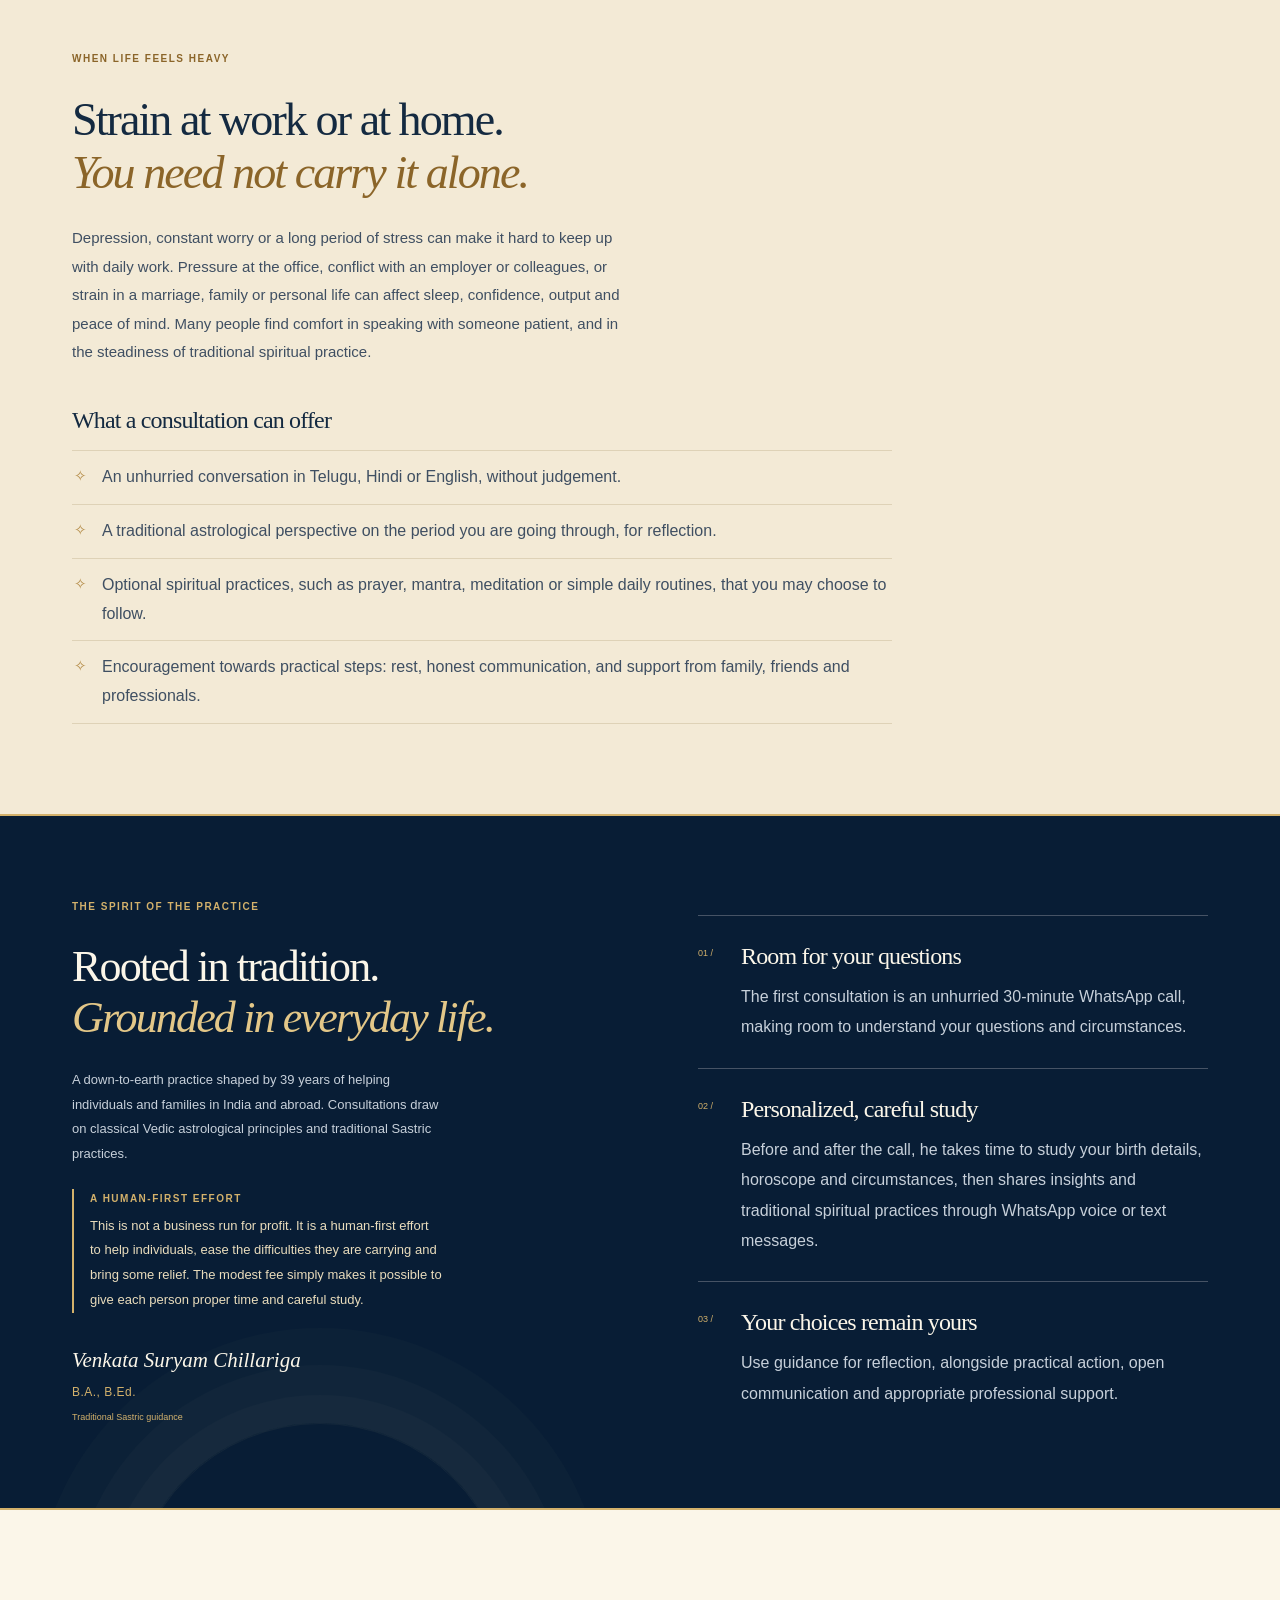
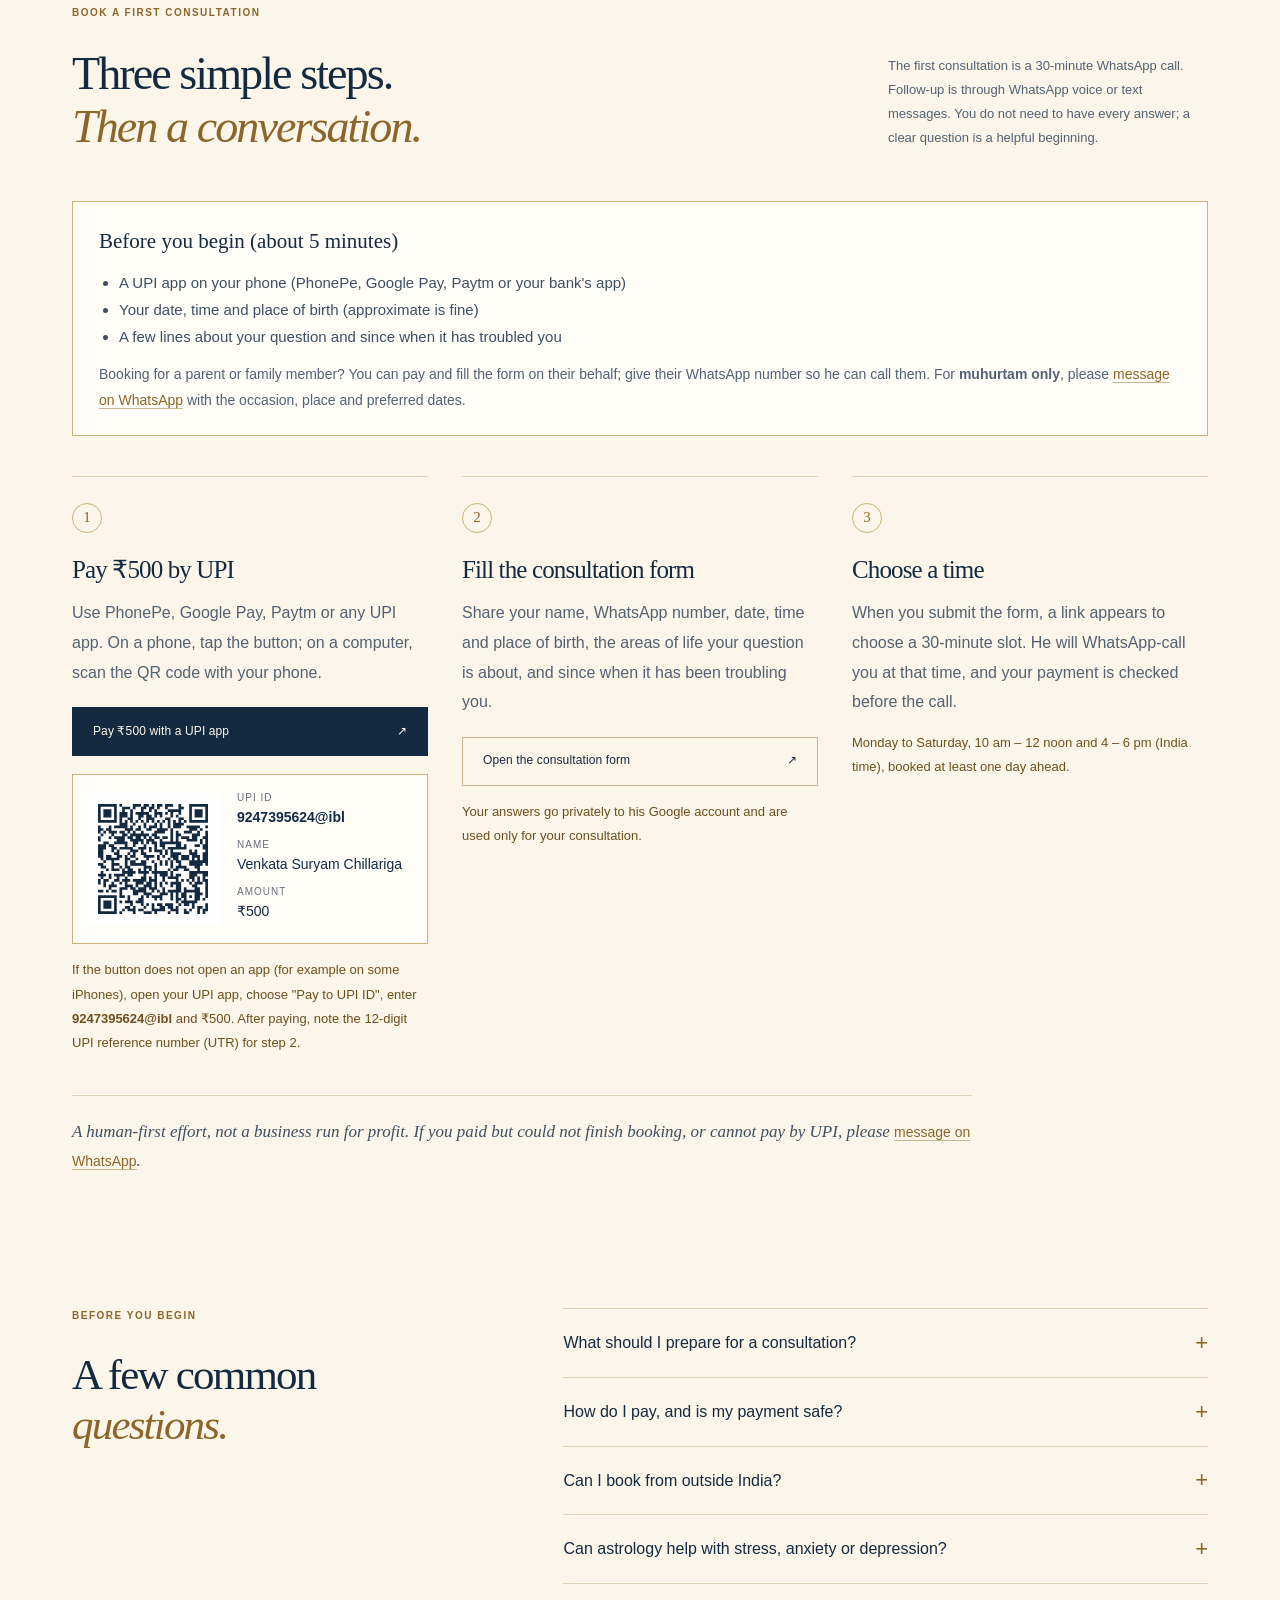
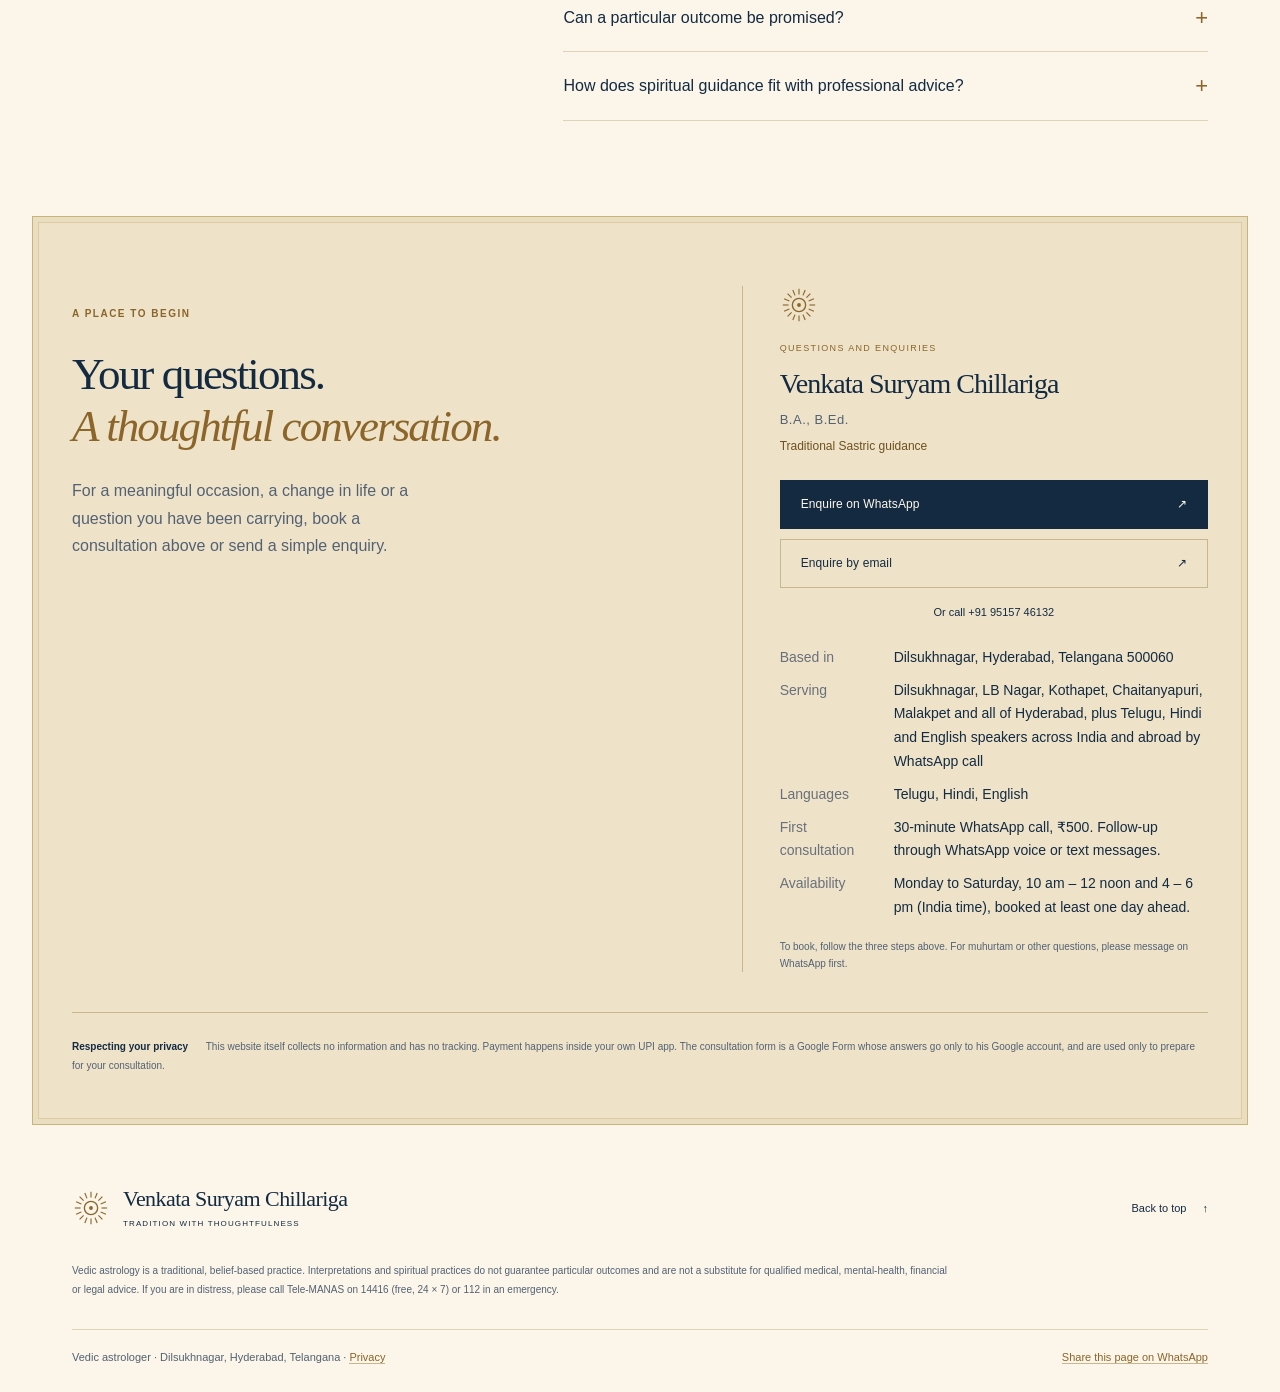
==== commit e9868a20: "New Sri Sambasadasiva image at the top of the homepage" ====
--- a/index.html
+++ b/index.html
@@ -38,11 +38,10 @@
     <div class="invocation-inner">
       <p class="invocation-telugu" lang="te">శ్రీ సాంబసదాశివ</p>
       <figure class="invocation-figure">
-        <img src="sri-siva-family.jpg" width="720" height="1014" alt="Sri Siva with Parvati Devi and Ganesha on Mount Kailasa, with Nandi – painting by Raja Ravi Varma">
+        <img src="sri-sambasadasiva.jpg" width="890" height="1070" alt="Sri Siva and Parvati Devi with Kumaraswamy and Ganesha on Mount Kailasa, with Nandi">
       </figure>
       <h2 class="invocation-name">Sri Sambasadasiva</h2>
       <p class="invocation-line">With the grace of Sri Sambasadasiva, for the welfare of all.</p>
-      <p class="invocation-credit">Painting: Raja Ravi Varma (public domain, Wellcome Collection)</p>
     </div>
   </section>
   <div class="header-band"><header class="site-header section-shell">
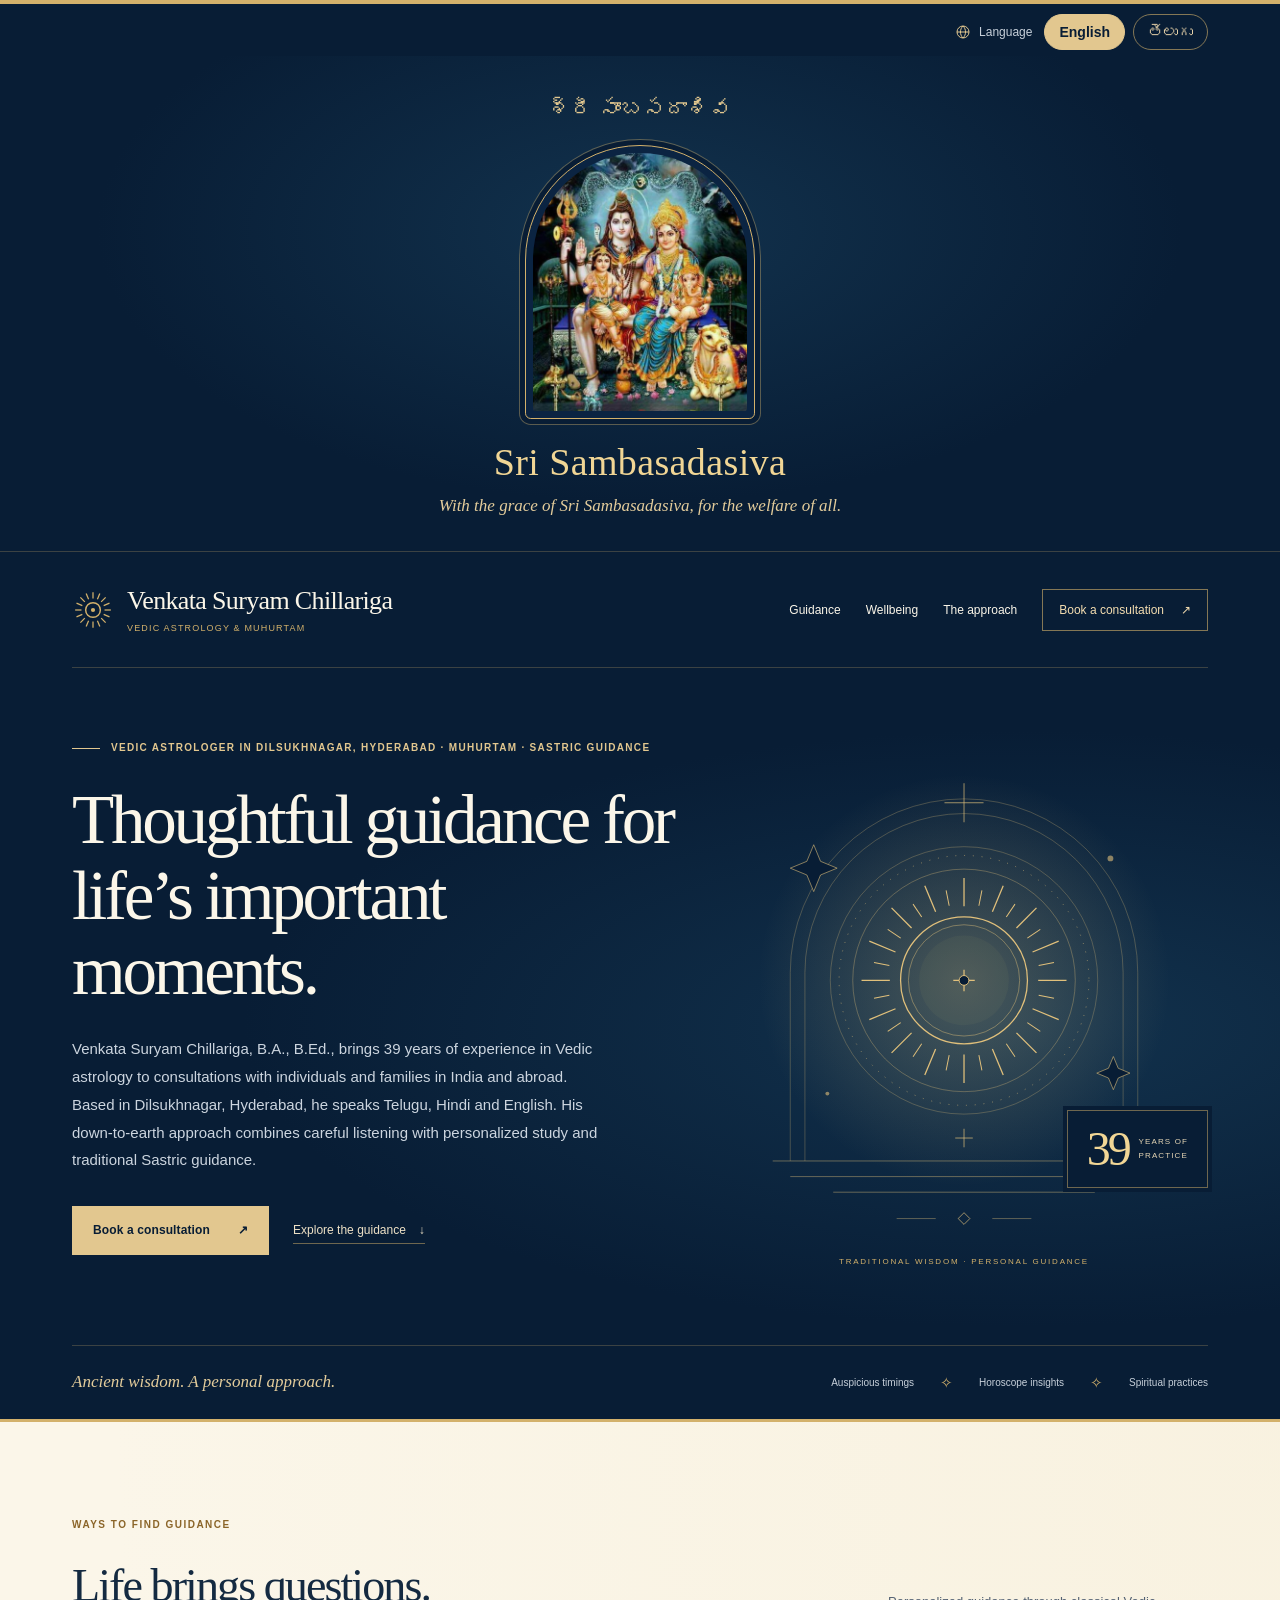
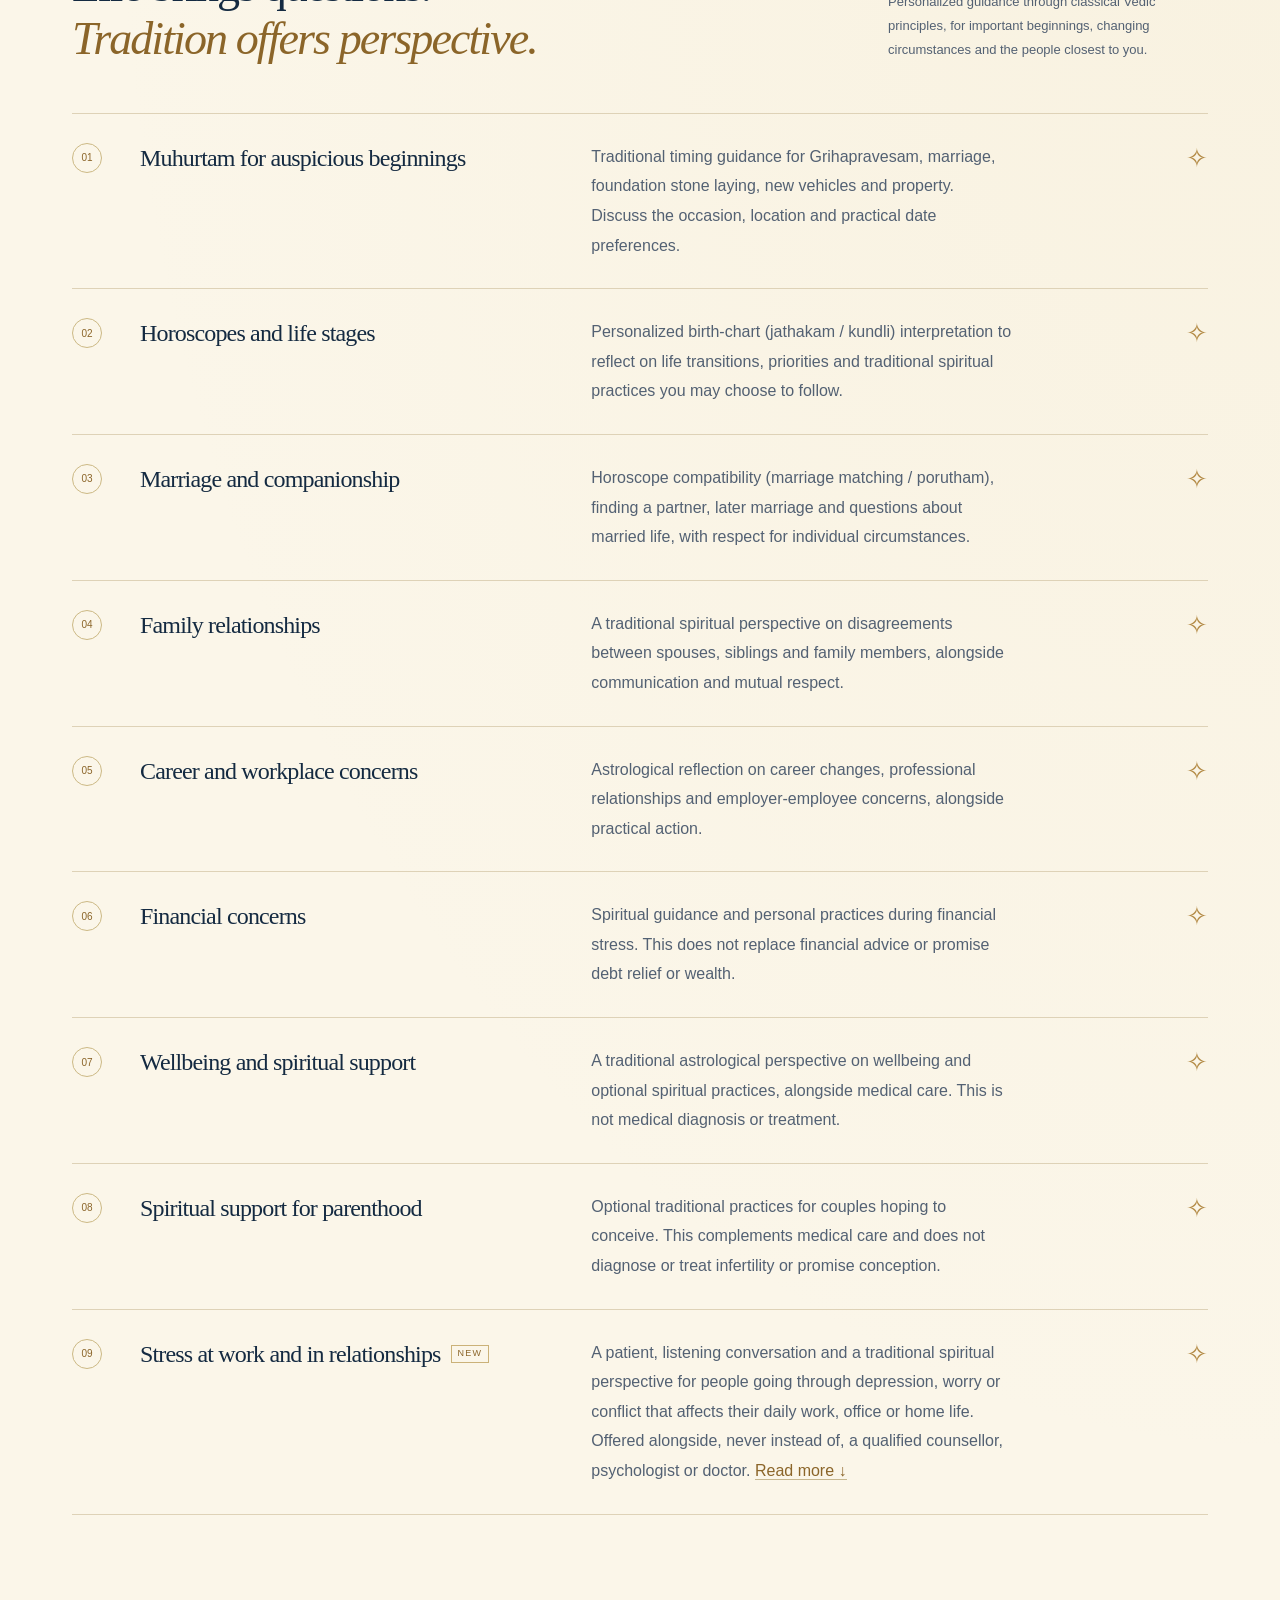
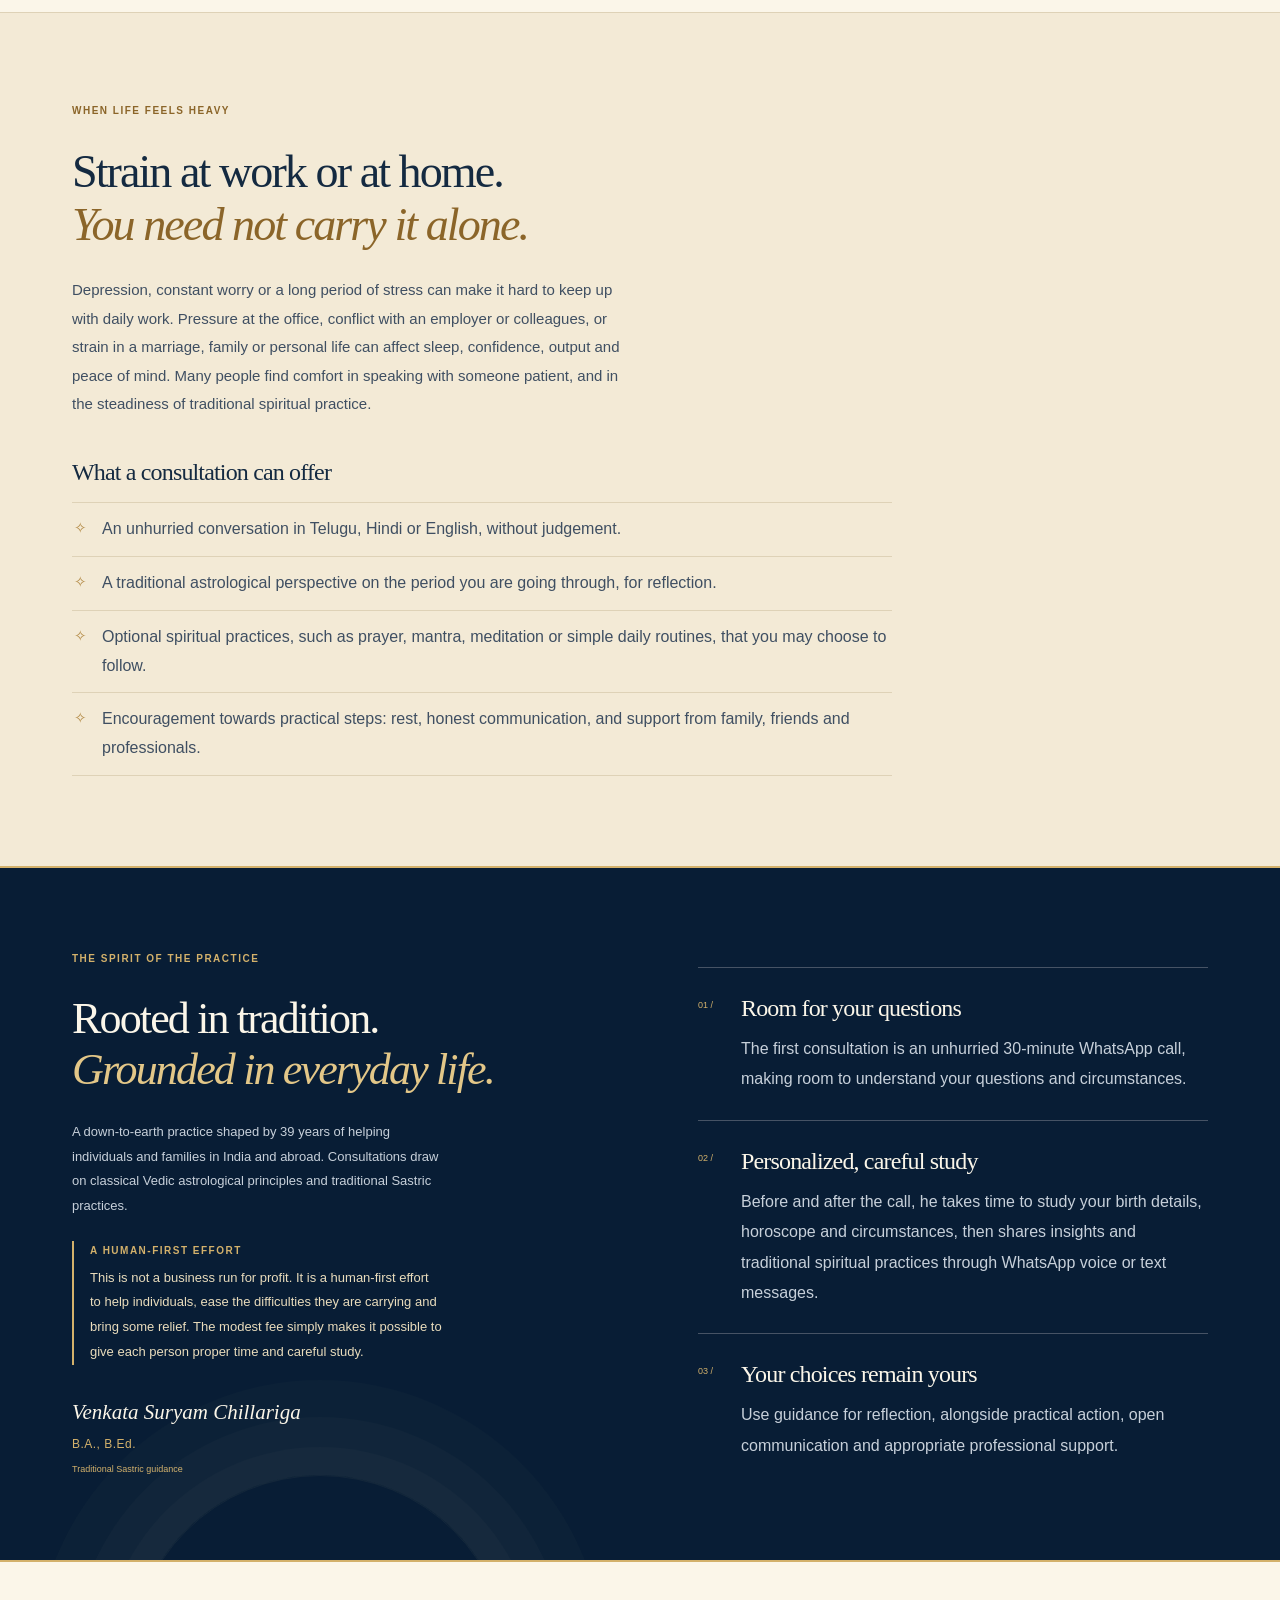
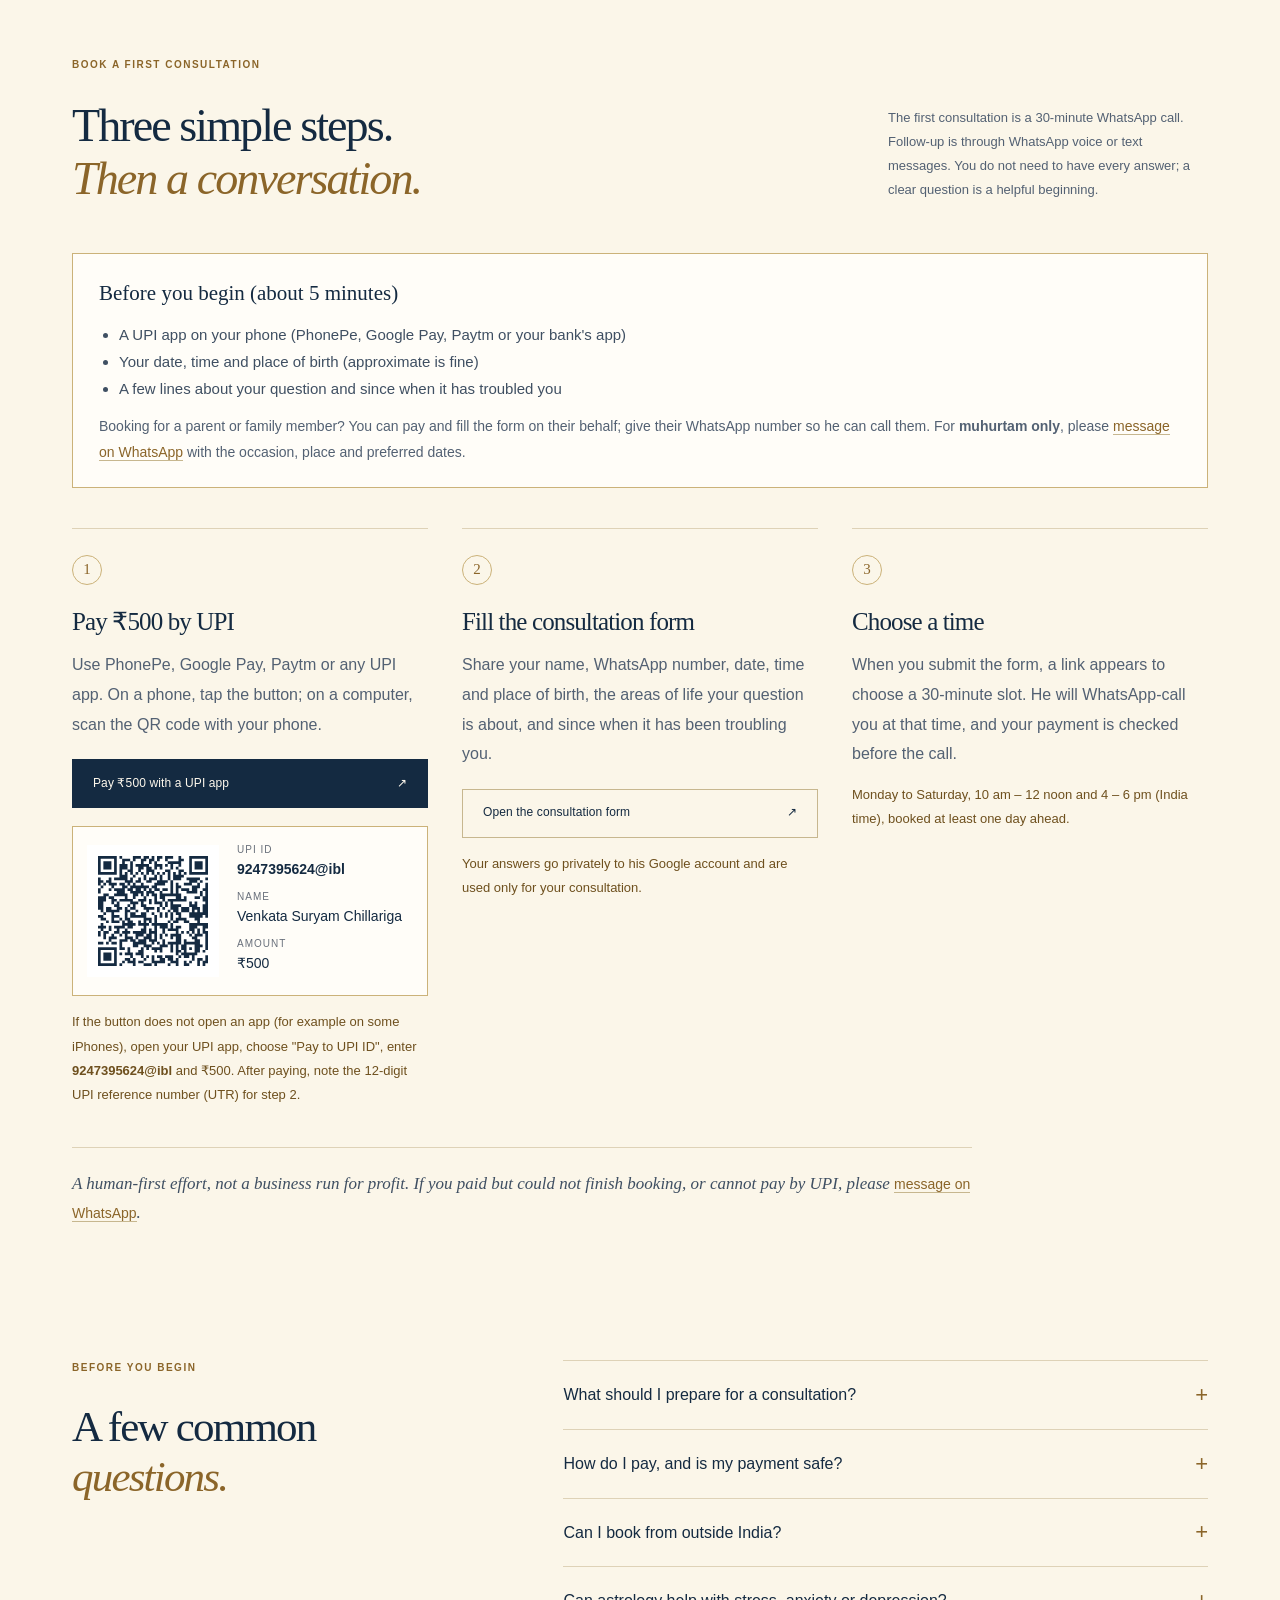
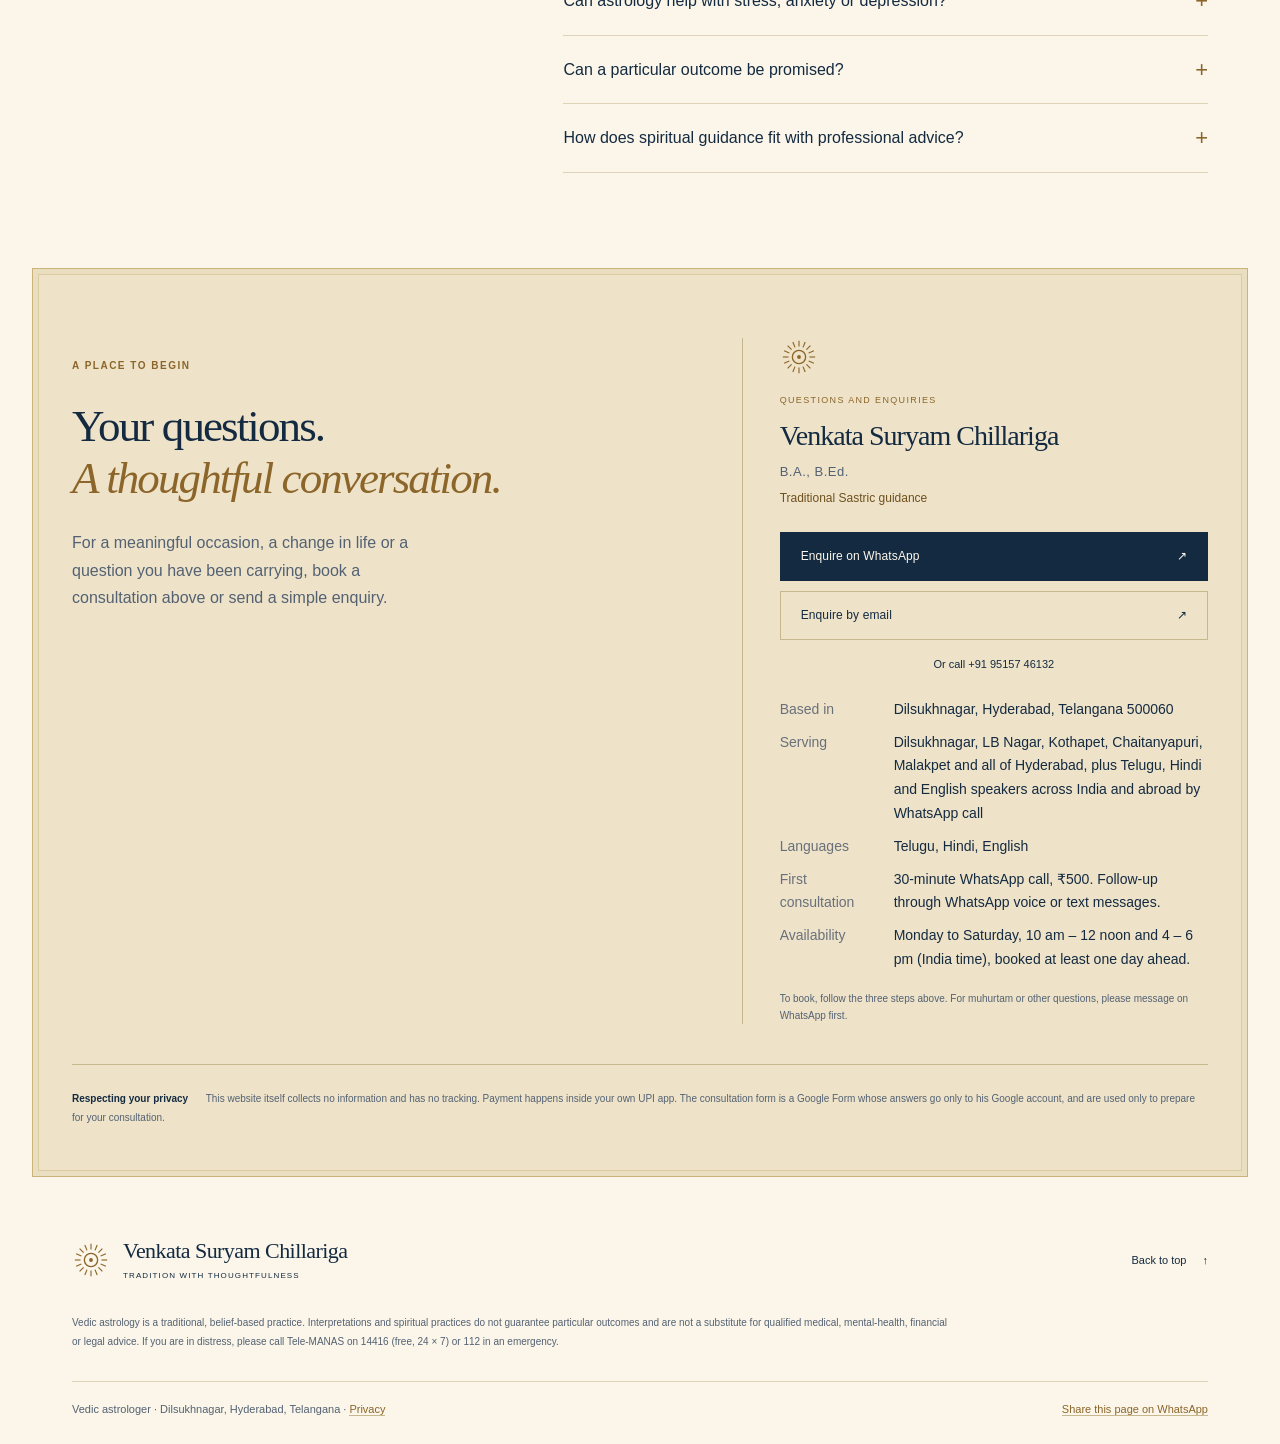
==== commit 9af94017: "Add English / Telugu language switch, Telugu styles and sitemap" ====
--- a/index.html
+++ b/index.html
@@ -14,6 +14,9 @@
   <title>Vedic Astrologer in Dilsukhnagar, Hyderabad | Venkata Suryam Chillariga</title>
   <meta name="description" content="Vedic astrologer in Dilsukhnagar, Hyderabad with 39 years’ experience: horoscope (jathakam), marriage matching and muhurtam in Telugu, Hindi and English.">
   <link rel="canonical" href="https://venkatasuryam.github.io/">
+  <link rel="alternate" hreflang="en" href="https://venkatasuryam.github.io/">
+  <link rel="alternate" hreflang="te" href="https://venkatasuryam.github.io/te/">
+  <link rel="alternate" hreflang="x-default" href="https://venkatasuryam.github.io/">
   <meta name="theme-color" content="#081d35">
   <meta property="og:site_name" content="Venkata Suryam Chillariga – Vedic Astrology">
   <meta property="og:title" content="Vedic Astrologer in Dilsukhnagar, Hyderabad | Venkata Suryam Chillariga">
@@ -29,11 +32,12 @@
   <link rel="apple-touch-icon" href="apple-touch-icon.png">
   <script type="application/ld+json">{"@context": "https://schema.org", "@type": "ProfessionalService", "@id": "https://venkatasuryam.github.io/#practice", "name": "Venkata Suryam Chillariga – Vedic Astrology and Muhurtam", "alternateName": "Venkata Suryam Chillariga, Vedic astrologer in Dilsukhnagar", "url": "https://venkatasuryam.github.io/", "image": "https://venkatasuryam.github.io/og-image.png", "logo": "https://venkatasuryam.github.io/apple-touch-icon.png", "description": "Vedic astrologer in Dilsukhnagar, Hyderabad with 39 years of experience: horoscope (jathakam) reading, marriage matching, muhurtam, and traditional Sastric guidance in Telugu, Hindi and English.", "telephone": "+91-9515746132", "email": "venkatasuryam1965@gmail.com", "address": {"@type": "PostalAddress", "addressLocality": "Dilsukhnagar, Hyderabad", "addressRegion": "Telangana", "postalCode": "500060", "addressCountry": "IN"}, "areaServed": [{"@type": "Place", "name": "Dilsukhnagar"}, {"@type": "City", "name": "Hyderabad"}, {"@type": "State", "name": "Telangana"}, {"@type": "Country", "name": "India"}], "knowsLanguage": ["te", "hi", "en"], "priceRange": "₹500", "currenciesAccepted": "INR", "paymentAccepted": "UPI", "openingHoursSpecification": [{"@type": "OpeningHoursSpecification", "dayOfWeek": ["Monday", "Tuesday", "Wednesday", "Thursday", "Friday", "Saturday"], "opens": "10:00", "closes": "12:00"}, {"@type": "OpeningHoursSpecification", "dayOfWeek": ["Monday", "Tuesday", "Wednesday", "Thursday", "Friday", "Saturday"], "opens": "16:00", "closes": "18:00"}], "founder": {"@type": "Person", "name": "Venkata Suryam Chillariga", "jobTitle": "Vedic astrologer", "knowsLanguage": ["te", "hi", "en"]}, "hasOfferCatalog": {"@type": "OfferCatalog", "name": "Consultations", "itemListElement": [{"@type": "Offer", "itemOffered": {"@type": "Service", "name": "Muhurtam for auspicious beginnings"}}, {"@type": "Offer", "itemOffered": {"@type": "Service", "name": "Horoscopes and life stages"}}, {"@type": "Offer", "itemOffered": {"@type": "Service", "name": "Marriage and companionship"}}, {"@type": "Offer", "itemOffered": {"@type": "Service", "name": "Family relationships"}}, {"@type": "Offer", "itemOffered": {"@type": "Service", "name": "Career and workplace concerns"}}, {"@type": "Offer", "itemOffered": {"@type": "Service", "name": "Financial concerns"}}, {"@type": "Offer", "itemOffered": {"@type": "Service", "name": "Wellbeing and spiritual support"}}, {"@type": "Offer", "itemOffered": {"@type": "Service", "name": "Spiritual support for parenthood"}}, {"@type": "Offer", "itemOffered": {"@type": "Service", "name": "Stress at work and in relationships"}}]}, "makesOffer": {"@type": "Offer", "name": "First consultation – 30-minute WhatsApp call", "price": "500", "priceCurrency": "INR"}}</script>
   <link rel="icon" href="favicon.svg" type="image/svg+xml">
-  <link rel="stylesheet" href="styles.css?v=2026-10-13">
+  <link rel="stylesheet" href="styles.css?v=2026-10-13b">
 </head>
 <body>
 <div class="vedic-site">
   <a class="skip-link" href="#main-content">Skip to content</a>
+  <div class="lang-bar" role="navigation" aria-label="Language / భాష"><div class="lang-inner section-shell"><svg class="lang-icon" width="16" height="16" viewBox="0 0 24 24" fill="none" aria-hidden="true"><circle cx="12" cy="12" r="9" stroke="currentColor" stroke-width="1.5"/><path d="M3 12h18M12 3c2.6 2.6 3.8 5.6 3.8 9s-1.2 6.4-3.8 9c-2.6-2.6-3.8-5.6-3.8-9S9.4 5.6 12 3z" stroke="currentColor" stroke-width="1.5"/></svg><span class="lang-label">Language</span><a href="./" lang="en" hreflang="en" aria-current="page">English</a><a href="te/" lang="te" hreflang="te">తెలుగు</a></div></div>
   <section class="invocation" aria-label="Invocation">
     <div class="invocation-inner">
       <p class="invocation-telugu" lang="te">శ్రీ సాంబసదాశివ</p>
--- a/styles.css
+++ b/styles.css
@@ -487,3 +487,86 @@
   .vedic-site .invocation-line { font-size: 15.5px; }
 }
 .vedic-site .wellbeing-inner--single { grid-template-columns: minmax(0, 820px); }
+
+/* ---------- Language switch (English / తెలుగు) ---------- */
+.vedic-site .lang-bar { background: #081d35; border-top: 4px solid var(--gold); color: #e2c78f; }
+.vedic-site .lang-bar + .invocation, .vedic-site .lang-bar + .header-band { border-top: 0; }
+.vedic-site .lang-inner { display: flex; align-items: center; justify-content: flex-end; gap: 8px; padding-top: 10px; padding-bottom: 6px; }
+.vedic-site .lang-icon { flex: 0 0 auto; color: #e2c78f; }
+.vedic-site .lang-label { font-size: 12px; color: #c7d0da; margin-right: 4px; }
+.vedic-site .lang-bar a { display: inline-flex; align-items: center; min-height: 36px; padding: 4px 14px; border: 1px solid #d3b16b9c; border-radius: 999px; font-size: 14px; line-height: 1.3; color: #f4ddb0; transition: background .2s; }
+.vedic-site .lang-bar a:hover { background: #d3b16b22; }
+.vedic-site .lang-bar a[aria-current="page"] { background: #e2c78f; border-color: #e2c78f; color: #081d35; font-weight: 600; }
+.vedic-site .lang-bar a:focus-visible, .vedic-site a:focus-visible, .vedic-site summary:focus-visible { outline: 2px solid #e2c78f; outline-offset: 3px; }
+.vedic-site .lang-bar a[lang="te"] { font-family: "Noto Sans Telugu", "Telugu Sangam MN", "Kohinoor Telugu", "Nirmala UI", Gautami, Mandali, sans-serif; font-size: 15px; }
+@media (max-width: 580px) {
+  .vedic-site .lang-inner { padding-top: 8px; padding-bottom: 4px; }
+  .vedic-site .lang-label { display: none; }
+}
+
+/* ---------- Telugu pages: readable script, no tight letter-spacing, no fake italics ---------- */
+html[lang="te"] .vedic-site { font-family: "Noto Sans Telugu", "Telugu Sangam MN", "Kohinoor Telugu", "Nirmala UI", Gautami, Mandali, Arial, sans-serif; font-size: 16px; line-height: 1.85; }
+html[lang="te"] .vedic-site h1, html[lang="te"] .vedic-site h2, html[lang="te"] .vedic-site h3,
+html[lang="te"] .vedic-site .wordmark > span, html[lang="te"] .vedic-site .practitioner-signature,
+html[lang="te"] .vedic-site .hero-bottom > p, html[lang="te"] .vedic-site .book-mission, html[lang="te"] .vedic-site .invocation-line,
+html[lang="te"] .vedic-site .contact-pending, html[lang="te"] .vedic-site .invocation-name {
+  font-family: "Noto Serif Telugu", "Telugu MN", "Tiro Telugu", "Noto Sans Telugu", "Telugu Sangam MN", "Kohinoor Telugu", "Nirmala UI", Gautami, Georgia, serif; }
+html[lang="te"] .vedic-site *, html[lang="te"] .vedic-site *::before, html[lang="te"] .vedic-site *::after { letter-spacing: 0 !important; text-transform: none !important; font-style: normal !important; }
+html[lang="te"] .vedic-site h1 small, html[lang="te"] .vedic-site small, html[lang="te"] .vedic-site .h1-kicker,
+html[lang="te"] .vedic-site .practitioner-signature span, html[lang="te"] .vedic-site .book-mission a { font-family: inherit; }
+html[lang="te"] .vedic-site [lang="en"] { font-family: Arial, Helvetica, sans-serif; }
+
+html[lang="te"] .vedic-site .hero h1 { font-size: clamp(36px, 4.3vw, 56px); line-height: 1.4; }
+html[lang="te"] .vedic-site .hero h1 .h1-kicker { font-size: 13px; line-height: 1.7; font-weight: 600; }
+html[lang="te"] .vedic-site h2 { font-size: clamp(29px, 2.9vw, 40px); line-height: 1.45; }
+html[lang="te"] .vedic-site h3 { font-size: 21px; line-height: 1.55; }
+html[lang="te"] .vedic-site h2 em { font-weight: 400; }
+html[lang="te"] .vedic-site .eyebrow { font-size: 13px; line-height: 1.6; }
+html[lang="te"] .vedic-site .wordmark > span, html[lang="te"] .vedic-site .site-header .wordmark > span { font-size: 24px; line-height: 1.35; }
+html[lang="te"] .vedic-site .wordmark small, html[lang="te"] .vedic-site .site-header .wordmark small, html[lang="te"] .vedic-site .site-footer .wordmark small { font-size: 12px; line-height: 1.5; margin-top: 4px; }
+html[lang="te"] .vedic-site nav { font-size: 14px; }
+html[lang="te"] .vedic-site .button { font-size: 14.5px; }
+html[lang="te"] .vedic-site .hero-description { font-size: 16px; line-height: 1.95; }
+html[lang="te"] .vedic-site .hero-bottom > p { font-size: 18px; }
+html[lang="te"] .vedic-site .hero-bottom span { font-size: 13.5px; }
+html[lang="te"] .vedic-site .art-caption { font-size: 12px; }
+html[lang="te"] .vedic-site .experience-mark p { font-size: 12px; line-height: 1.5; }
+html[lang="te"] .vedic-site .invocation-name { font-size: 34px !important; line-height: 1.4; }
+html[lang="te"] .vedic-site .invocation-line { font-size: 18px; line-height: 1.7; }
+html[lang="te"] .vedic-site .service-row p, html[lang="te"] .vedic-site .approach-principles p, html[lang="te"] .vedic-site .consultation-steps p,
+html[lang="te"] .vedic-site .faq-list details p, html[lang="te"] .vedic-site .contact-intro > p:not(.eyebrow) { font-size: 15.5px; line-height: 1.9; }
+html[lang="te"] .vedic-site .faq-list summary { line-height: 1.6; }
+html[lang="te"] .vedic-site .wellbeing-offers li { font-size: 15.5px; line-height: 1.9; }
+html[lang="te"] .vedic-site .approach-intro > p:not(.eyebrow):not(.practitioner-signature) { font-size: 15px; line-height: 1.95; }
+html[lang="te"] .vedic-site .mission-note { font-size: 15px; line-height: 1.95; }
+html[lang="te"] .vedic-site .practitioner-signature { font-size: 21px; line-height: 1.5; }
+html[lang="te"] .vedic-site .practitioner-signature span { font-size: 13px; }
+html[lang="te"] .vedic-site .contact-label { font-size: 13px; }
+html[lang="te"] .vedic-site .upi-box dt { font-size: 12.5px; }
+html[lang="te"] .vedic-site .book-mission { font-size: 17px; line-height: 1.85; }
+html[lang="te"] .vedic-site .book-mission a { font-size: 15px; }
+html[lang="te"] .vedic-site .footer-bottom { font-size: 12.5px; }
+html[lang="te"] .vedic-site .simple-page .simple-title { line-height: 1.4; }
+html[lang="te"] .vedic-site .service-row--new h3::after { content: 'కొత్త'; font-size: 12px; font-family: inherit; }
+@media (max-width: 580px) {
+  html[lang="te"] .vedic-site .hero h1 { font-size: clamp(29px, 8.2vw, 40px); line-height: 1.42; }
+  html[lang="te"] .vedic-site .hero h1 .h1-kicker { font-size: 12px; }
+  html[lang="te"] .vedic-site h2 { font-size: clamp(25px, 7vw, 32px); }
+  html[lang="te"] .vedic-site h3 { font-size: 19.5px; }
+  html[lang="te"] .vedic-site .wordmark > span, html[lang="te"] .vedic-site .site-header .wordmark > span { font-size: 21px; }
+  html[lang="te"] .vedic-site .wordmark small, html[lang="te"] .vedic-site .site-header .wordmark small { font-size: 11.5px; }
+  html[lang="te"] .vedic-site nav { font-size: 13px; }
+  html[lang="te"] .vedic-site nav .nav-contact { font-size: 13px; }
+  html[lang="te"] .vedic-site .hero-description { font-size: 15.5px; }
+  html[lang="te"] .vedic-site .invocation-name { font-size: 29px !important; }
+  html[lang="te"] .vedic-site .invocation-line { font-size: 16.5px; }
+  html[lang="te"] .vedic-site .service-row p, html[lang="te"] .vedic-site .approach-principles p, html[lang="te"] .vedic-site .faq-list details p,
+  html[lang="te"] .vedic-site .contact-intro > p:not(.eyebrow), html[lang="te"] .vedic-site .approach-intro > p:not(.eyebrow):not(.practitioner-signature) { font-size: 15px; }
+  html[lang="te"] .vedic-site .mobile-cta a { font-size: 15px; }
+}
+html[lang="te"] .vedic-site .section-heading > p { font-size: 15px; line-height: 1.9; }
+html[lang="te"] .vedic-site .step-note { font-size: 14.5px !important; line-height: 1.85; }
+html[lang="te"] .vedic-site .book-prep-note, html[lang="te"] .vedic-site .book-prep li { font-size: 15px; line-height: 1.85; }
+html[lang="te"] .vedic-site .fee-note { font-size: 13px; }
+html[lang="te"] .vedic-site .privacy-note { font-size: 13px; }
+html[lang="te"] .vedic-site .practice-note { font-size: 13px; line-height: 1.85; }
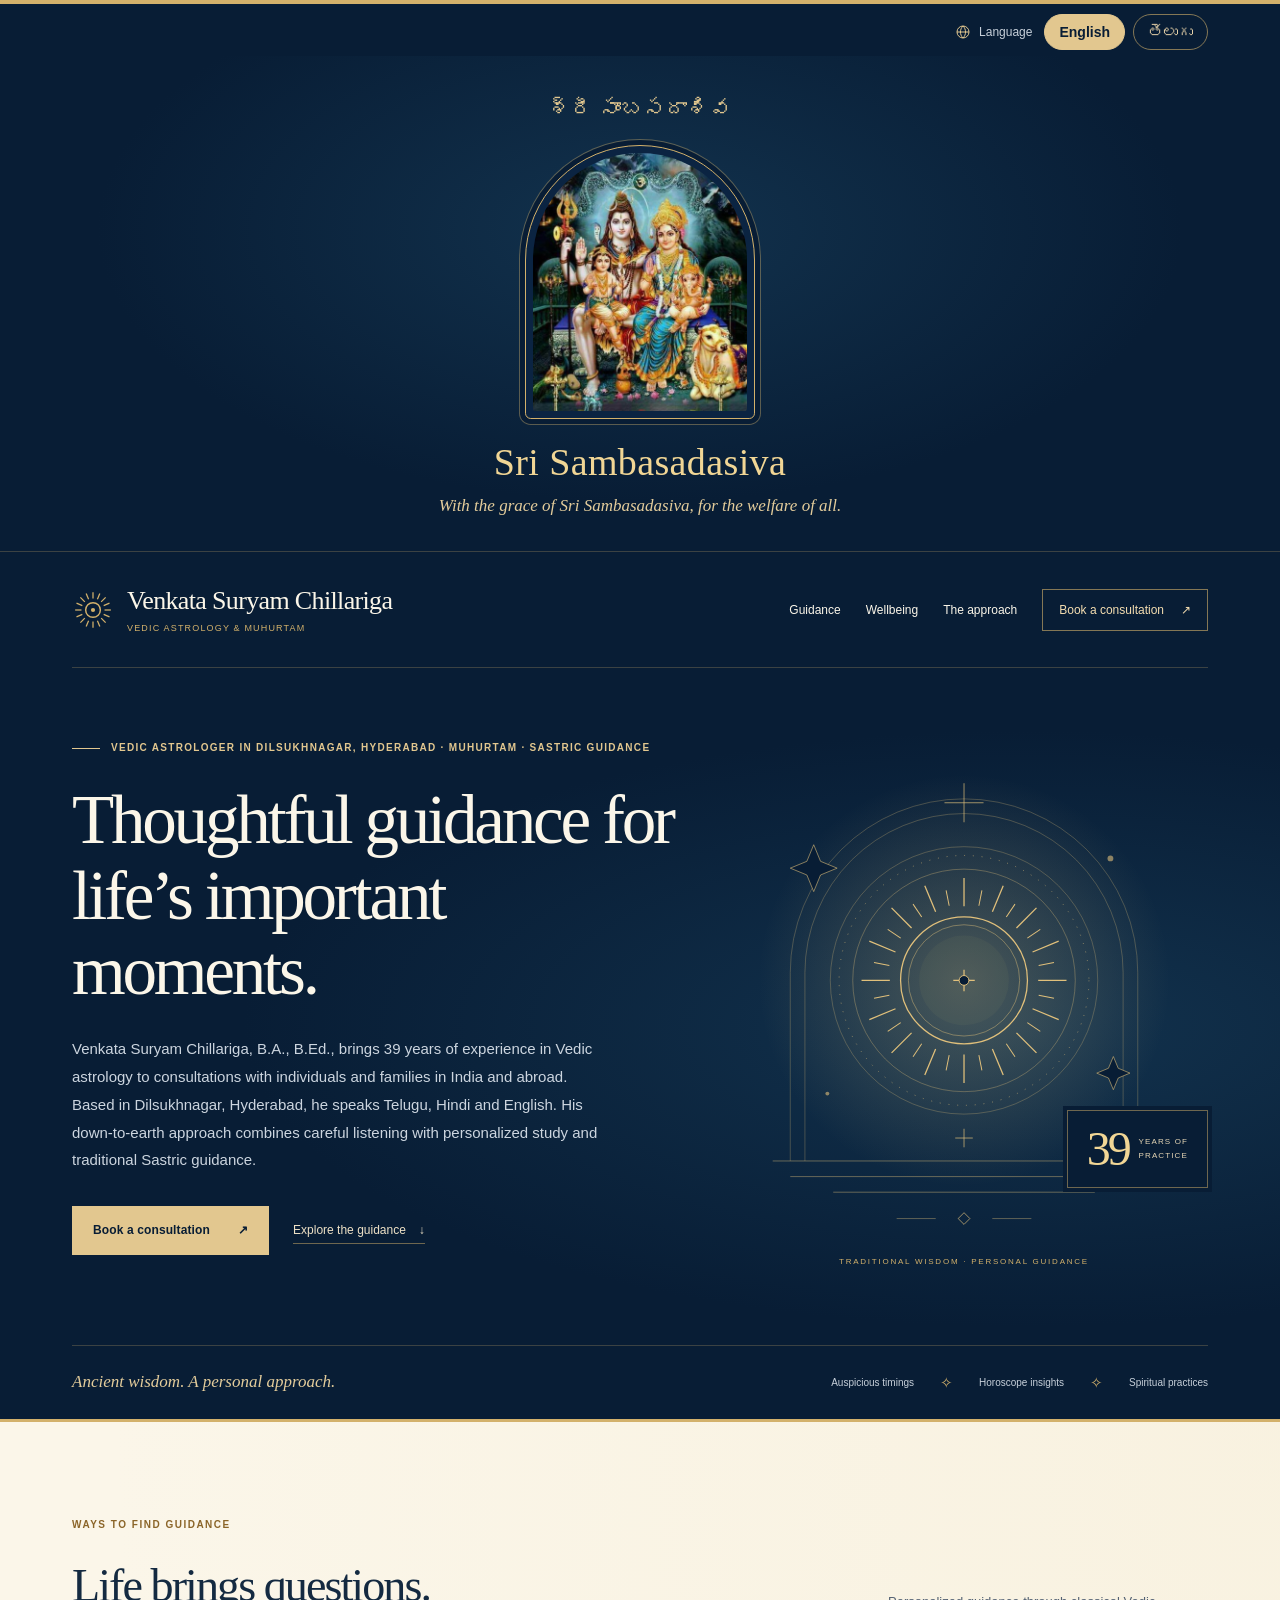
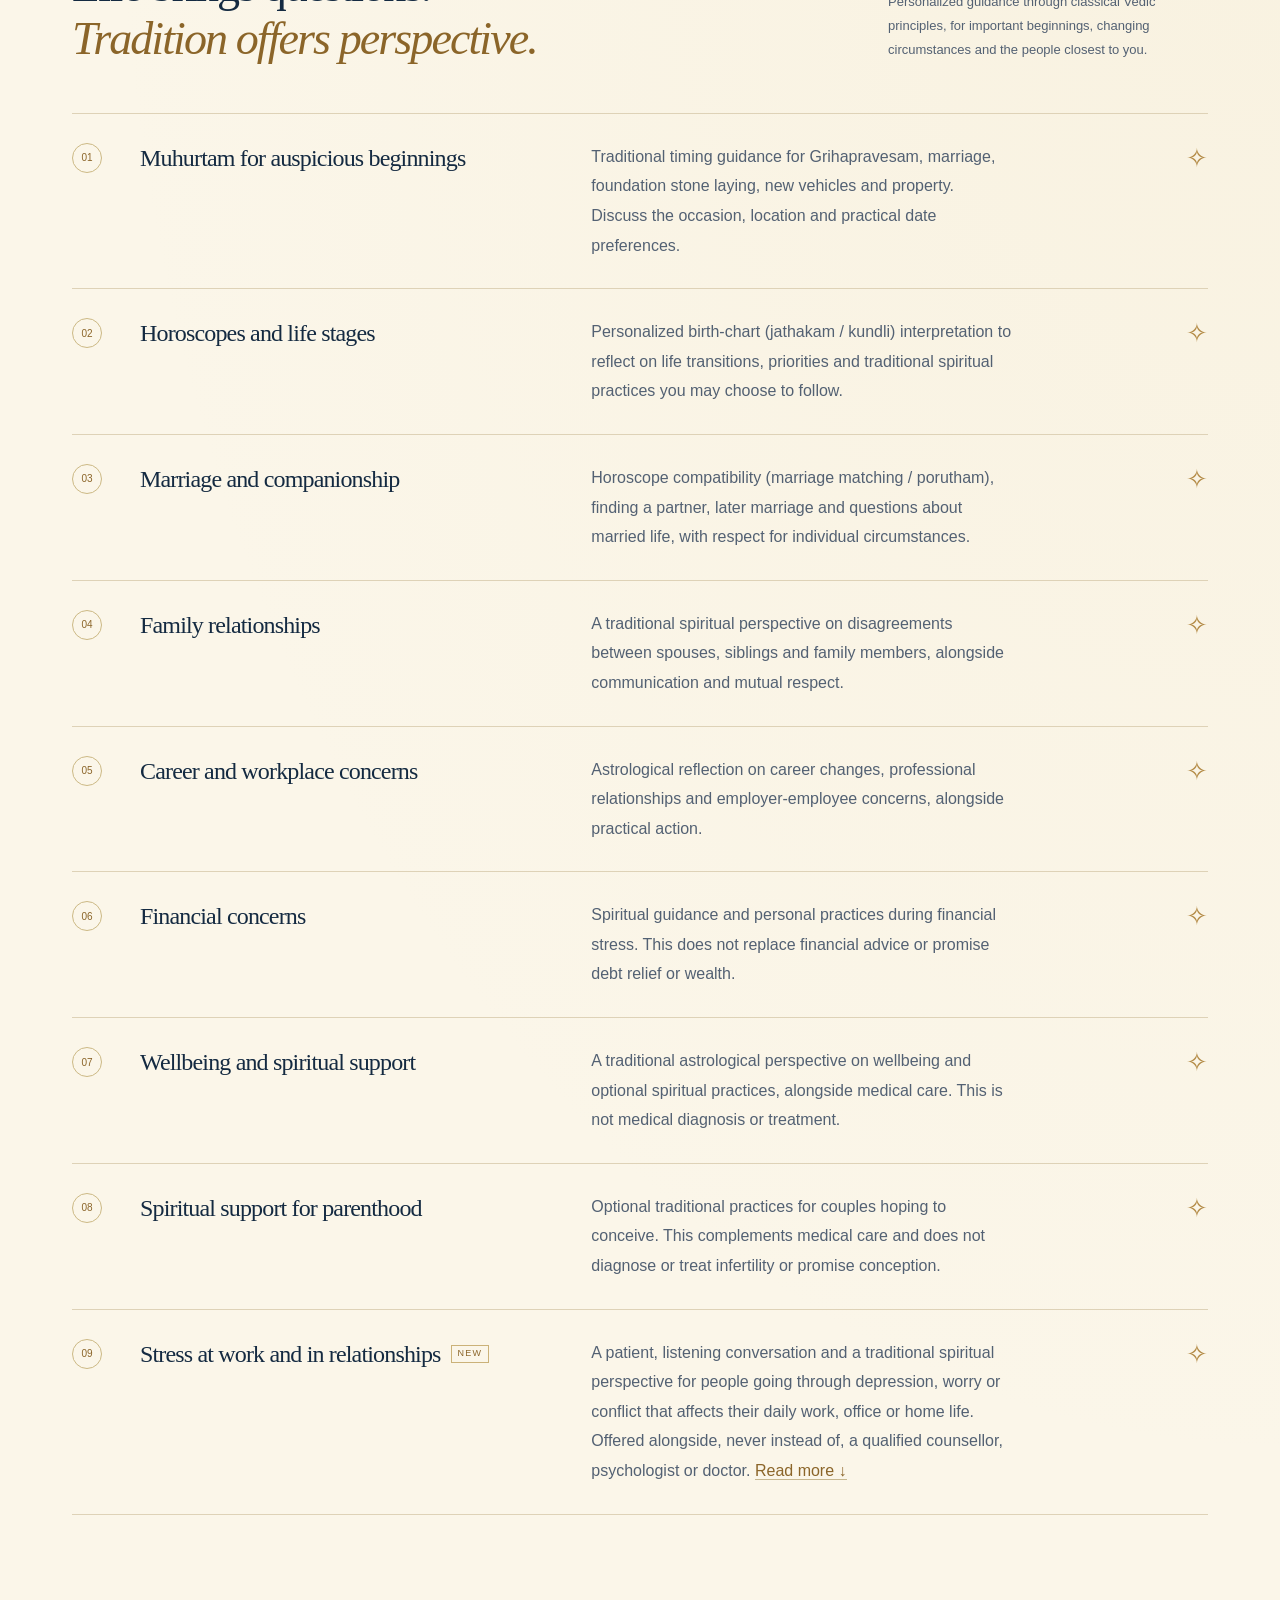
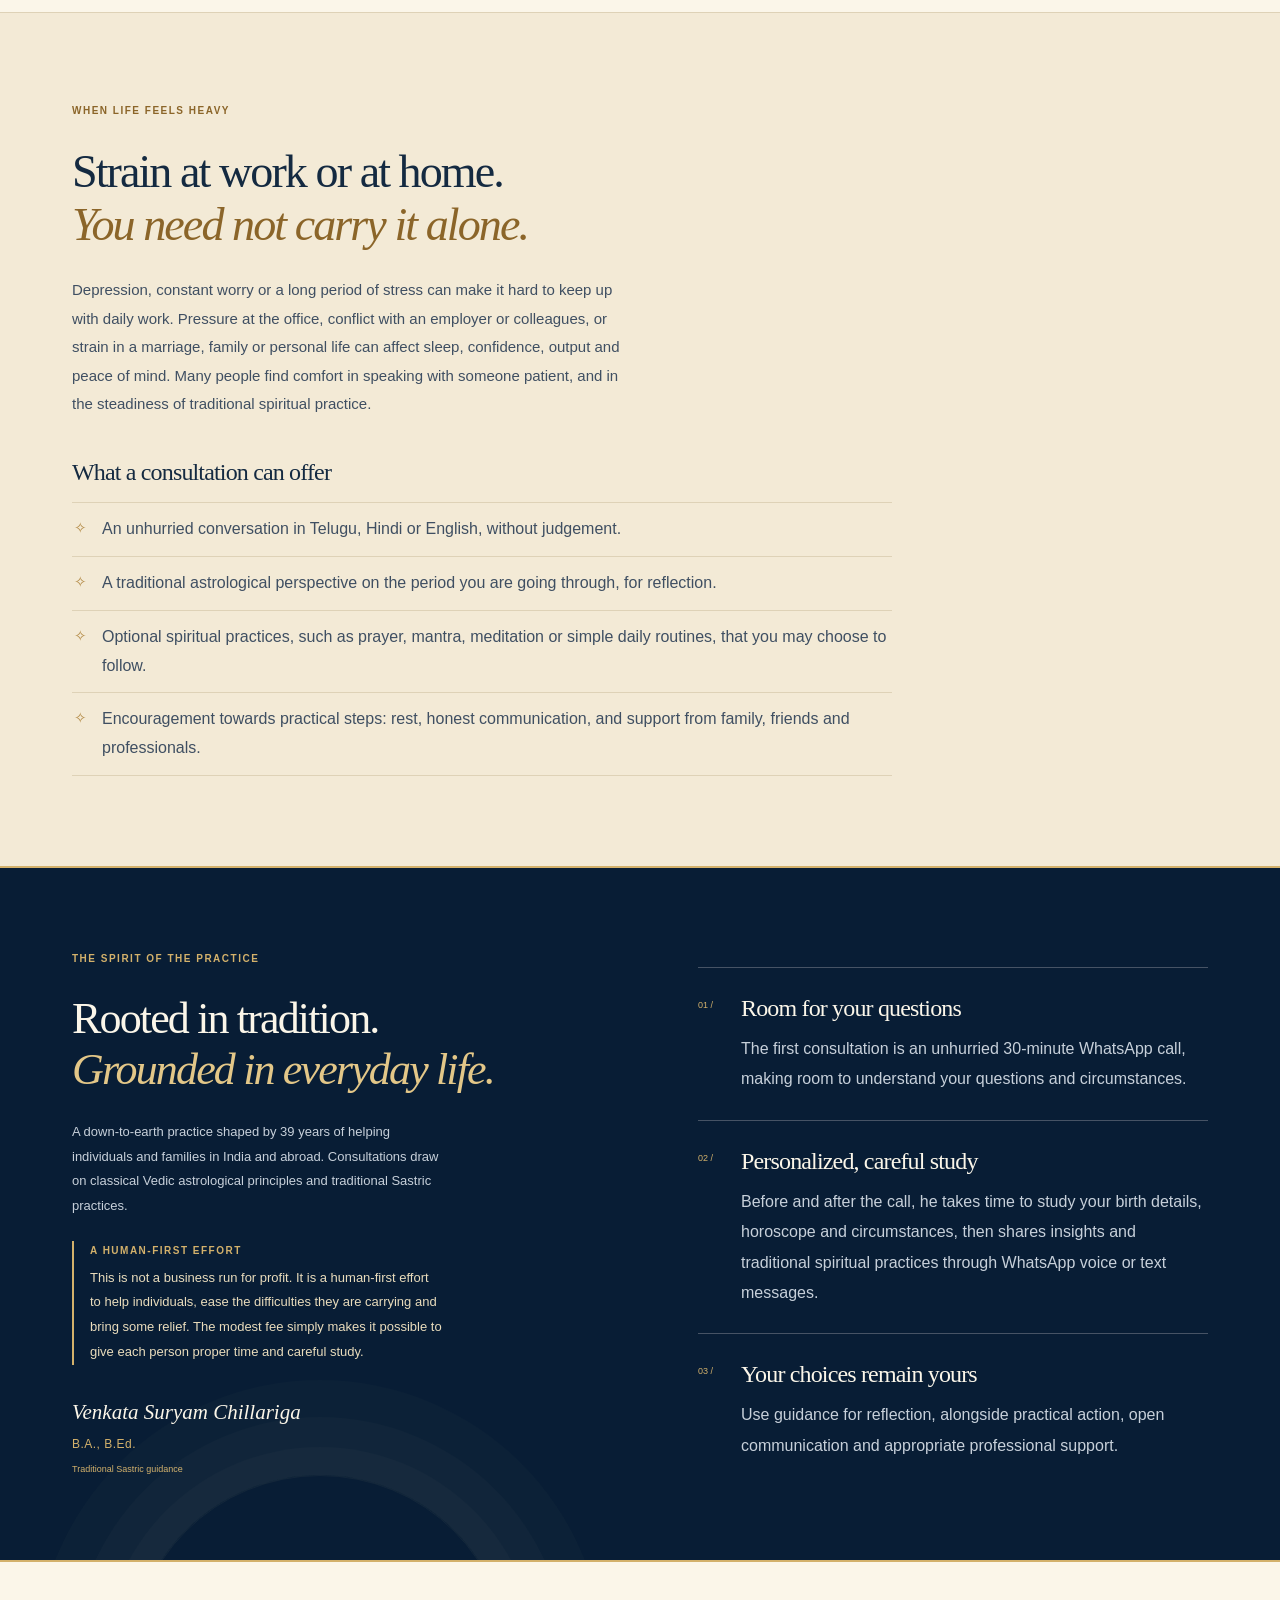
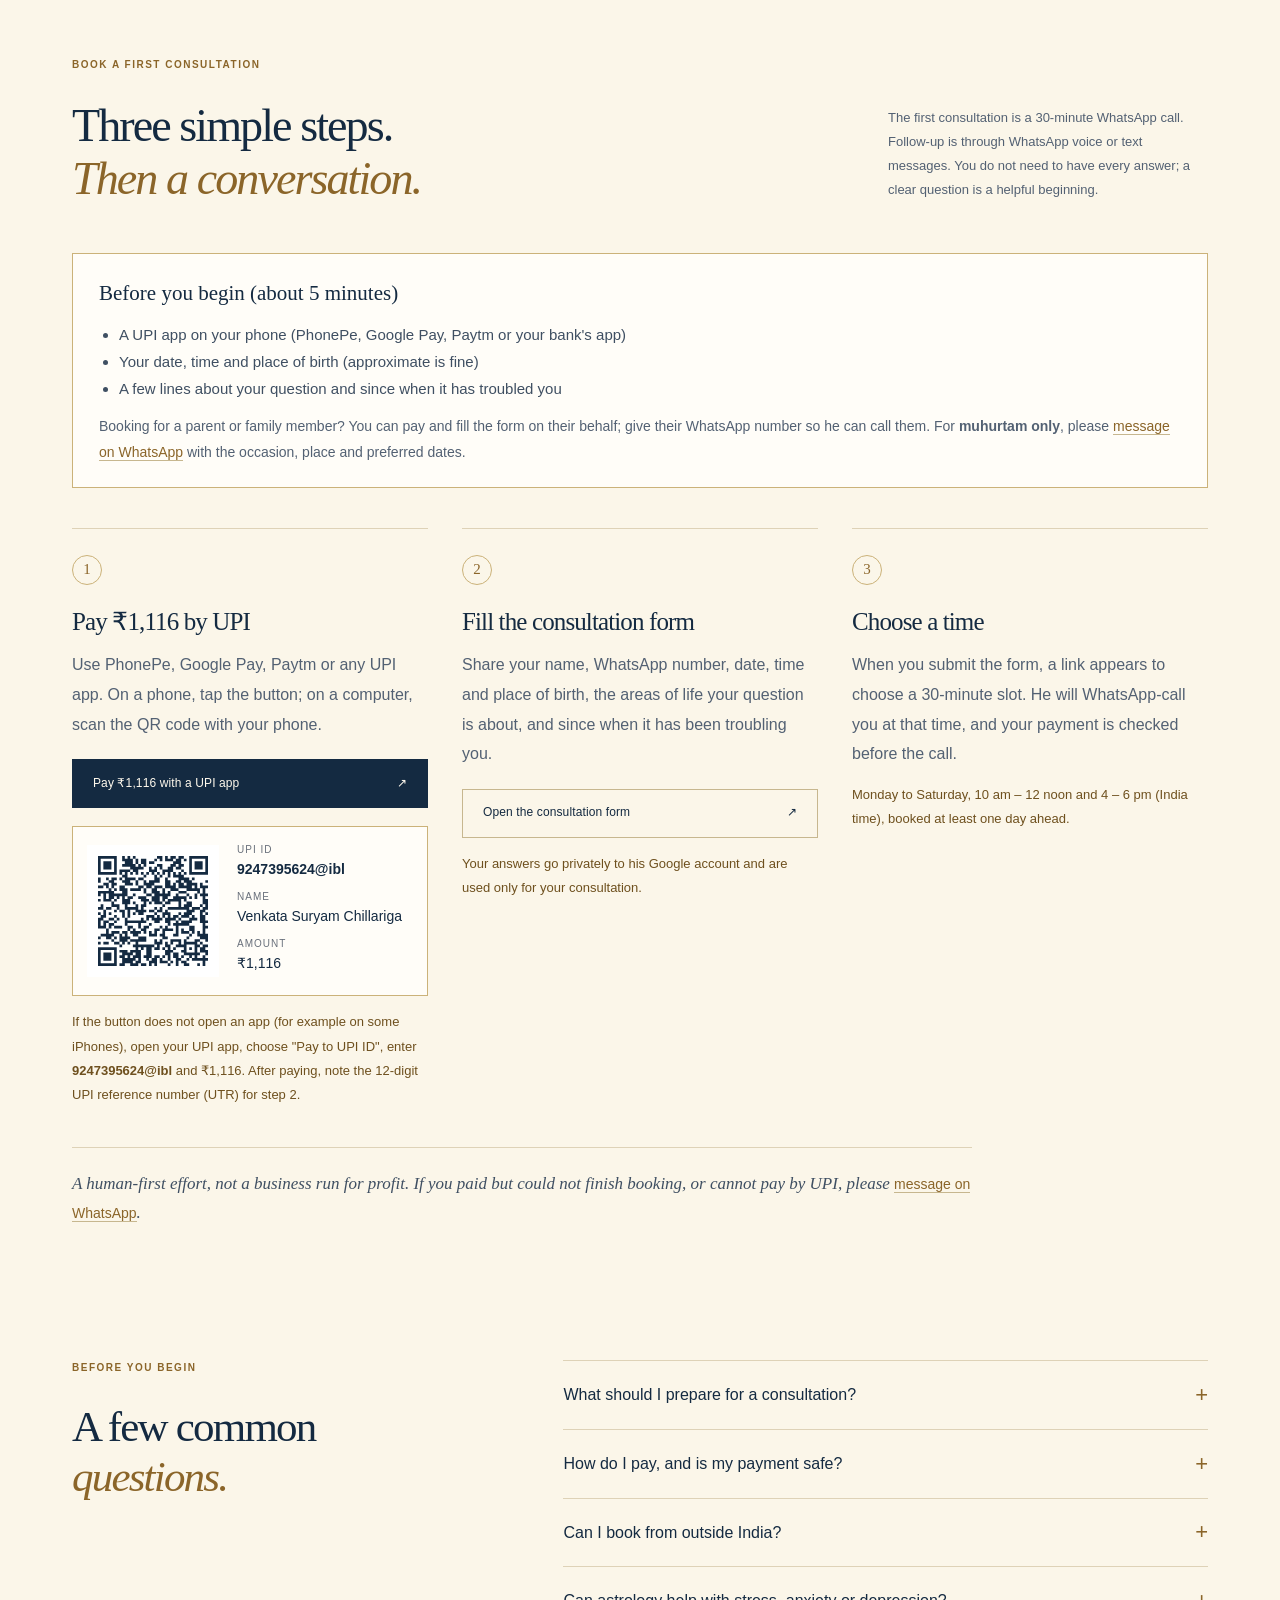
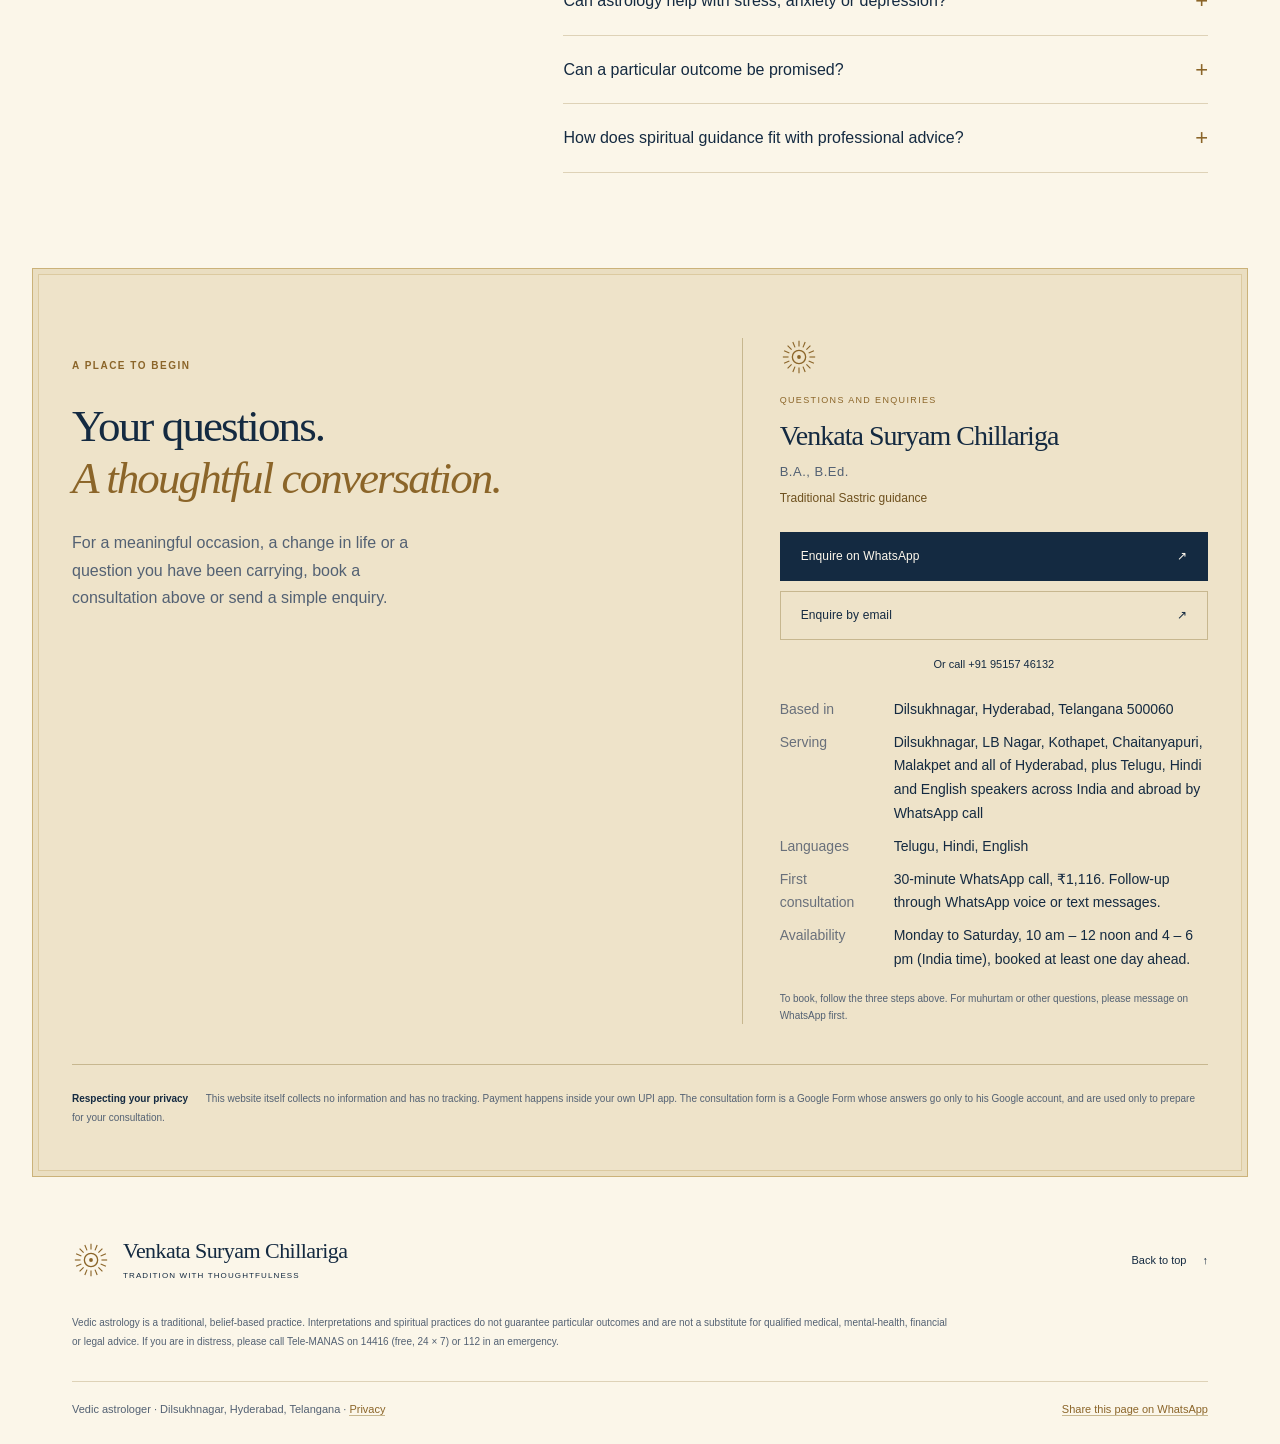
==== commit 1a97b9d5: "Change consultation fee to Rs 1,116 (English page)" ====
--- a/index.html
+++ b/index.html
@@ -30,7 +30,7 @@
   <meta property="og:image:alt" content="Venkata Suryam Chillariga – Vedic astrologer in Dilsukhnagar, Hyderabad">
   <meta name="twitter:card" content="summary_large_image">
   <link rel="apple-touch-icon" href="apple-touch-icon.png">
-  <script type="application/ld+json">{"@context": "https://schema.org", "@type": "ProfessionalService", "@id": "https://venkatasuryam.github.io/#practice", "name": "Venkata Suryam Chillariga – Vedic Astrology and Muhurtam", "alternateName": "Venkata Suryam Chillariga, Vedic astrologer in Dilsukhnagar", "url": "https://venkatasuryam.github.io/", "image": "https://venkatasuryam.github.io/og-image.png", "logo": "https://venkatasuryam.github.io/apple-touch-icon.png", "description": "Vedic astrologer in Dilsukhnagar, Hyderabad with 39 years of experience: horoscope (jathakam) reading, marriage matching, muhurtam, and traditional Sastric guidance in Telugu, Hindi and English.", "telephone": "+91-9515746132", "email": "venkatasuryam1965@gmail.com", "address": {"@type": "PostalAddress", "addressLocality": "Dilsukhnagar, Hyderabad", "addressRegion": "Telangana", "postalCode": "500060", "addressCountry": "IN"}, "areaServed": [{"@type": "Place", "name": "Dilsukhnagar"}, {"@type": "City", "name": "Hyderabad"}, {"@type": "State", "name": "Telangana"}, {"@type": "Country", "name": "India"}], "knowsLanguage": ["te", "hi", "en"], "priceRange": "₹500", "currenciesAccepted": "INR", "paymentAccepted": "UPI", "openingHoursSpecification": [{"@type": "OpeningHoursSpecification", "dayOfWeek": ["Monday", "Tuesday", "Wednesday", "Thursday", "Friday", "Saturday"], "opens": "10:00", "closes": "12:00"}, {"@type": "OpeningHoursSpecification", "dayOfWeek": ["Monday", "Tuesday", "Wednesday", "Thursday", "Friday", "Saturday"], "opens": "16:00", "closes": "18:00"}], "founder": {"@type": "Person", "name": "Venkata Suryam Chillariga", "jobTitle": "Vedic astrologer", "knowsLanguage": ["te", "hi", "en"]}, "hasOfferCatalog": {"@type": "OfferCatalog", "name": "Consultations", "itemListElement": [{"@type": "Offer", "itemOffered": {"@type": "Service", "name": "Muhurtam for auspicious beginnings"}}, {"@type": "Offer", "itemOffered": {"@type": "Service", "name": "Horoscopes and life stages"}}, {"@type": "Offer", "itemOffered": {"@type": "Service", "name": "Marriage and companionship"}}, {"@type": "Offer", "itemOffered": {"@type": "Service", "name": "Family relationships"}}, {"@type": "Offer", "itemOffered": {"@type": "Service", "name": "Career and workplace concerns"}}, {"@type": "Offer", "itemOffered": {"@type": "Service", "name": "Financial concerns"}}, {"@type": "Offer", "itemOffered": {"@type": "Service", "name": "Wellbeing and spiritual support"}}, {"@type": "Offer", "itemOffered": {"@type": "Service", "name": "Spiritual support for parenthood"}}, {"@type": "Offer", "itemOffered": {"@type": "Service", "name": "Stress at work and in relationships"}}]}, "makesOffer": {"@type": "Offer", "name": "First consultation – 30-minute WhatsApp call", "price": "500", "priceCurrency": "INR"}}</script>
+  <script type="application/ld+json">{"@context": "https://schema.org", "@type": "ProfessionalService", "@id": "https://venkatasuryam.github.io/#practice", "name": "Venkata Suryam Chillariga – Vedic Astrology and Muhurtam", "alternateName": "Venkata Suryam Chillariga, Vedic astrologer in Dilsukhnagar", "url": "https://venkatasuryam.github.io/", "image": "https://venkatasuryam.github.io/og-image.png", "logo": "https://venkatasuryam.github.io/apple-touch-icon.png", "description": "Vedic astrologer in Dilsukhnagar, Hyderabad with 39 years of experience: horoscope (jathakam) reading, marriage matching, muhurtam, and traditional Sastric guidance in Telugu, Hindi and English.", "telephone": "+91-9515746132", "email": "venkatasuryam1965@gmail.com", "address": {"@type": "PostalAddress", "addressLocality": "Dilsukhnagar, Hyderabad", "addressRegion": "Telangana", "postalCode": "500060", "addressCountry": "IN"}, "areaServed": [{"@type": "Place", "name": "Dilsukhnagar"}, {"@type": "City", "name": "Hyderabad"}, {"@type": "State", "name": "Telangana"}, {"@type": "Country", "name": "India"}], "knowsLanguage": ["te", "hi", "en"], "priceRange": "₹1,116", "currenciesAccepted": "INR", "paymentAccepted": "UPI", "openingHoursSpecification": [{"@type": "OpeningHoursSpecification", "dayOfWeek": ["Monday", "Tuesday", "Wednesday", "Thursday", "Friday", "Saturday"], "opens": "10:00", "closes": "12:00"}, {"@type": "OpeningHoursSpecification", "dayOfWeek": ["Monday", "Tuesday", "Wednesday", "Thursday", "Friday", "Saturday"], "opens": "16:00", "closes": "18:00"}], "founder": {"@type": "Person", "name": "Venkata Suryam Chillariga", "jobTitle": "Vedic astrologer", "knowsLanguage": ["te", "hi", "en"]}, "hasOfferCatalog": {"@type": "OfferCatalog", "name": "Consultations", "itemListElement": [{"@type": "Offer", "itemOffered": {"@type": "Service", "name": "Muhurtam for auspicious beginnings"}}, {"@type": "Offer", "itemOffered": {"@type": "Service", "name": "Horoscopes and life stages"}}, {"@type": "Offer", "itemOffered": {"@type": "Service", "name": "Marriage and companionship"}}, {"@type": "Offer", "itemOffered": {"@type": "Service", "name": "Family relationships"}}, {"@type": "Offer", "itemOffered": {"@type": "Service", "name": "Career and workplace concerns"}}, {"@type": "Offer", "itemOffered": {"@type": "Service", "name": "Financial concerns"}}, {"@type": "Offer", "itemOffered": {"@type": "Service", "name": "Wellbeing and spiritual support"}}, {"@type": "Offer", "itemOffered": {"@type": "Service", "name": "Spiritual support for parenthood"}}, {"@type": "Offer", "itemOffered": {"@type": "Service", "name": "Stress at work and in relationships"}}]}, "makesOffer": {"@type": "Offer", "name": "First consultation – 30-minute WhatsApp call", "price": "1116", "priceCurrency": "INR"}}</script>
   <link rel="icon" href="favicon.svg" type="image/svg+xml">
   <link rel="stylesheet" href="styles.css?v=2026-10-13b">
 </head>
@@ -133,14 +133,14 @@
       <ol class="book-steps">
         <li class="book-step">
           <span class="step-number">1</span>
-          <h3>Pay ₹500 by UPI</h3>
+          <h3>Pay ₹1,116 by UPI</h3>
           <p>Use PhonePe, Google Pay, Paytm or any UPI app. On a phone, tap the button; on a computer, scan the QR code with your phone.</p>
-          <a class="button button-dark upi-button" href="upi://pay?pa=9247395624@ibl&amp;pn=Venkata%20Suryam%20Chillariga&amp;am=500.00&amp;cu=INR&amp;tn=Consultation%20fee">Pay ₹500 with a UPI app <span aria-hidden="true">↗</span></a>
+          <a class="button button-dark upi-button" href="upi://pay?pa=9247395624@ibl&amp;pn=Venkata%20Suryam%20Chillariga&amp;am=1116.00&amp;cu=INR&amp;tn=Consultation%20fee">Pay ₹1,116 with a UPI app <span aria-hidden="true">↗</span></a>
           <div class="upi-box">
-            <div class="upi-qr"><svg class="upi-qr-svg" role="img" aria-label="UPI QR code for paying ₹500 to 9247395624@ibl" version="1.1" viewBox="0 0 41 41" xmlns="http://www.w3.org/2000/svg"><path d="M0,0H1V1H0zM1,0H2V1H1zM2,0H3V1H2zM3,0H4V1H3zM4,0H5V1H4zM5,0H6V1H5zM6,0H7V1H6zM8,0H9V1H8zM13,0H14V1H13zM14,0H15V1H14zM15,0H16V1H15zM17,0H18V1H17zM18,0H19V1H18zM20,0H21V1H20zM22,0H23V1H22zM23,0H24V1H23zM25,0H26V1H25zM26,0H27V1H26zM27,0H28V1H27zM30,0H31V1H30zM34,0H35V1H34zM35,0H36V1H35zM36,0H37V1H36zM37,0H38V1H37zM38,0H39V1H38zM39,0H40V1H39zM40,0H41V1H40zM0,1H1V2H0zM6,1H7V2H6zM9,1H10V2H9zM10,1H11V2H10zM11,1H12V2H11zM13,1H14V2H13zM16,1H17V2H16zM17,1H18V2H17zM19,1H20V2H19zM20,1H21V2H20zM22,1H23V2H22zM25,1H26V2H25zM30,1H31V2H30zM31,1H32V2H31zM34,1H35V2H34zM40,1H41V2H40zM0,2H1V3H0zM2,2H3V3H2zM3,2H4V3H3zM4,2H5V3H4zM6,2H7V3H6zM9,2H10V3H9zM12,2H13V3H12zM16,2H17V3H16zM19,2H20V3H19zM21,2H22V3H21zM26,2H27V3H26zM27,2H28V3H27zM28,2H29V3H28zM29,2H30V3H29zM30,2H31V3H30zM34,2H35V3H34zM36,2H37V3H36zM37,2H38V3H37zM38,2H39V3H38zM40,2H41V3H40zM0,3H1V4H0zM2,3H3V4H2zM3,3H4V4H3zM4,3H5V4H4zM6,3H7V4H6zM8,3H9V4H8zM9,3H10V4H9zM10,3H11V4H10zM12,3H13V4H12zM14,3H15V4H14zM15,3H16V4H15zM16,3H17V4H16zM17,3H18V4H17zM18,3H19V4H18zM21,3H22V4H21zM22,3H23V4H22zM23,3H24V4H23zM25,3H26V4H25zM27,3H28V4H27zM30,3H31V4H30zM34,3H35V4H34zM36,3H37V4H36zM37,3H38V4H37zM38,3H39V4H38zM40,3H41V4H40zM0,4H1V5H0zM2,4H3V5H2zM3,4H4V5H3zM4,4H5V5H4zM6,4H7V5H6zM8,4H9V5H8zM9,4H10V5H9zM10,4H11V5H10zM12,4H13V5H12zM15,4H16V5H15zM16,4H17V5H16zM18,4H19V5H18zM19,4H20V5H19zM21,4H22V5H21zM23,4H24V5H23zM27,4H28V5H27zM29,4H30V5H29zM34,4H35V5H34zM36,4H37V5H36zM37,4H38V5H37zM38,4H39V5H38zM40,4H41V5H40zM0,5H1V6H0zM6,5H7V6H6zM8,5H9V6H8zM11,5H12V6H11zM12,5H13V6H12zM15,5H16V6H15zM18,5H19V6H18zM19,5H20V6H19zM20,5H21V6H20zM25,5H26V6H25zM26,5H27V6H26zM30,5H31V6H30zM31,5H32V6H31zM34,5H35V6H34zM40,5H41V6H40zM0,6H1V7H0zM1,6H2V7H1zM2,6H3V7H2zM3,6H4V7H3zM4,6H5V7H4zM5,6H6V7H5zM6,6H7V7H6zM8,6H9V7H8zM10,6H11V7H10zM12,6H13V7H12zM14,6H15V7H14zM16,6H17V7H16zM18,6H19V7H18zM20,6H21V7H20zM22,6H23V7H22zM24,6H25V7H24zM26,6H27V7H26zM28,6H29V7H28zM30,6H31V7H30zM32,6H33V7H32zM34,6H35V7H34zM35,6H36V7H35zM36,6H37V7H36zM37,6H38V7H37zM38,6H39V7H38zM39,6H40V7H39zM40,6H41V7H40zM8,7H9V8H8zM9,7H10V8H9zM10,7H11V8H10zM13,7H14V8H13zM17,7H18V8H17zM21,7H22V8H21zM23,7H24V8H23zM26,7H27V8H26zM28,7H29V8H28zM29,7H30V8H29zM30,7H31V8H30zM31,7H32V8H31zM0,8H1V9H0zM4,8H5V9H4zM6,8H7V9H6zM7,8H8V9H7zM8,8H9V9H8zM9,8H10V9H9zM10,8H11V9H10zM12,8H13V9H12zM15,8H16V9H15zM17,8H18V9H17zM19,8H20V9H19zM20,8H21V9H20zM21,8H22V9H21zM23,8H24V9H23zM26,8H27V9H26zM28,8H29V9H28zM29,8H30V9H29zM30,8H31V9H30zM33,8H34V9H33zM34,8H35V9H34zM35,8H36V9H35zM36,8H37V9H36zM37,8H38V9H37zM40,8H41V9H40zM0,9H1V10H0zM1,9H2V10H1zM3,9H4V10H3zM4,9H5V10H4zM10,9H11V10H10zM11,9H12V10H11zM12,9H13V10H12zM14,9H15V10H14zM15,9H16V10H15zM18,9H19V10H18zM19,9H20V10H19zM22,9H23V10H22zM23,9H24V10H23zM24,9H25V10H24zM25,9H26V10H25zM27,9H28V10H27zM34,9H35V10H34zM35,9H36V10H35zM36,9H37V10H36zM38,9H39V10H38zM0,10H1V11H0zM2,10H3V11H2zM4,10H5V11H4zM5,10H6V11H5zM6,10H7V11H6zM8,10H9V11H8zM9,10H10V11H9zM11,10H12V11H11zM13,10H14V11H13zM16,10H17V11H16zM21,10H22V11H21zM22,10H23V11H22zM23,10H24V11H23zM24,10H25V11H24zM27,10H28V11H27zM29,10H30V11H29zM32,10H33V11H32zM33,10H34V11H33zM34,10H35V11H34zM37,10H38V11H37zM40,10H41V11H40zM1,11H2V12H1zM5,11H6V12H5zM9,11H10V12H9zM10,11H11V12H10zM12,11H13V12H12zM13,11H14V12H13zM14,11H15V12H14zM15,11H16V12H15zM16,11H17V12H16zM17,11H18V12H17zM18,11H19V12H18zM20,11H21V12H20zM21,11H22V12H21zM27,11H28V12H27zM29,11H30V12H29zM30,11H31V12H30zM35,11H36V12H35zM36,11H37V12H36zM37,11H38V12H37zM40,11H41V12H40zM0,12H1V13H0zM4,12H5V13H4zM6,12H7V13H6zM7,12H8V13H7zM8,12H9V13H8zM9,12H10V13H9zM11,12H12V13H11zM12,12H13V13H12zM14,12H15V13H14zM15,12H16V13H15zM17,12H18V13H17zM19,12H20V13H19zM21,12H22V13H21zM22,12H23V13H22zM24,12H25V13H24zM25,12H26V13H25zM27,12H28V13H27zM29,12H30V13H29zM31,12H32V13H31zM32,12H33V13H32zM33,12H34V13H33zM35,12H36V13H35zM36,12H37V13H36zM39,12H40V13H39zM40,12H41V13H40zM0,13H1V14H0zM7,13H8V14H7zM8,13H9V14H8zM9,13H10V14H9zM12,13H13V14H12zM13,13H14V14H13zM14,13H15V14H14zM15,13H16V14H15zM16,13H17V14H16zM18,13H19V14H18zM19,13H20V14H19zM20,13H21V14H20zM23,13H24V14H23zM27,13H28V14H27zM29,13H30V14H29zM33,13H34V14H33zM34,13H35V14H34zM35,13H36V14H35zM36,13H37V14H36zM38,13H39V14H38zM40,13H41V14H40zM2,14H3V15H2zM3,14H4V15H3zM6,14H7V15H6zM7,14H8V15H7zM8,14H9V15H8zM9,14H10V15H9zM10,14H11V15H10zM13,14H14V15H13zM14,14H15V15H14zM16,14H17V15H16zM18,14H19V15H18zM20,14H21V15H20zM21,14H22V15H21zM23,14H24V15H23zM24,14H25V15H24zM25,14H26V15H25zM26,14H27V15H26zM27,14H28V15H27zM28,14H29V15H28zM29,14H30V15H29zM30,14H31V15H30zM38,14H39V15H38zM40,14H41V15H40zM0,15H1V16H0zM1,15H2V16H1zM2,15H3V16H2zM4,15H5V16H4zM5,15H6V16H5zM10,15H11V16H10zM13,15H14V16H13zM17,15H18V16H17zM21,15H22V16H21zM23,15H24V16H23zM24,15H25V16H24zM29,15H30V16H29zM30,15H31V16H30zM32,15H33V16H32zM36,15H37V16H36zM37,15H38V16H37zM39,15H40V16H39zM40,15H41V16H40zM0,16H1V17H0zM1,16H2V17H1zM2,16H3V17H2zM5,16H6V17H5zM6,16H7V17H6zM8,16H9V17H8zM9,16H10V17H9zM10,16H11V17H10zM11,16H12V17H11zM12,16H13V17H12zM15,16H16V17H15zM16,16H17V17H16zM17,16H18V17H17zM19,16H20V17H19zM21,16H22V17H21zM24,16H25V17H24zM26,16H27V17H26zM27,16H28V17H27zM28,16H29V17H28zM29,16H30V17H29zM30,16H31V17H30zM31,16H32V17H31zM32,16H33V17H32zM39,16H40V17H39zM40,16H41V17H40zM0,17H1V18H0zM1,17H2V18H1zM5,17H6V18H5zM7,17H8V18H7zM12,17H13V18H12zM13,17H14V18H13zM14,17H15V18H14zM16,17H17V18H16zM19,17H20V18H19zM21,17H22V18H21zM22,17H23V18H22zM23,17H24V18H23zM25,17H26V18H25zM27,17H28V18H27zM34,17H35V18H34zM36,17H37V18H36zM40,17H41V18H40zM0,18H1V19H0zM1,18H2V19H1zM6,18H7V19H6zM7,18H8V19H7zM11,18H12V19H11zM13,18H14V19H13zM16,18H17V19H16zM17,18H18V19H17zM23,18H24V19H23zM25,18H26V19H25zM27,18H28V19H27zM28,18H29V19H28zM29,18H30V19H29zM30,18H31V19H30zM34,18H35V19H34zM35,18H36V19H35zM36,18H37V19H36zM39,18H40V19H39zM40,18H41V19H40zM0,19H1V20H0zM1,19H2V20H1zM3,19H4V20H3zM4,19H5V20H4zM7,19H8V20H7zM8,19H9V20H8zM10,19H11V20H10zM12,19H13V20H12zM13,19H14V20H13zM17,19H18V20H17zM18,19H19V20H18zM19,19H20V20H19zM20,19H21V20H20zM22,19H23V20H22zM24,19H25V20H24zM27,19H28V20H27zM28,19H29V20H28zM29,19H30V20H29zM31,19H32V20H31zM32,19H33V20H32zM33,19H34V20H33zM35,19H36V20H35zM36,19H37V20H36zM37,19H38V20H37zM39,19H40V20H39zM40,19H41V20H40zM1,20H2V21H1zM3,20H4V21H3zM4,20H5V21H4zM5,20H6V21H5zM6,20H7V21H6zM7,20H8V21H7zM10,20H11V21H10zM11,20H12V21H11zM14,20H15V21H14zM18,20H19V21H18zM22,20H23V21H22zM26,20H27V21H26zM28,20H29V21H28zM29,20H30V21H29zM31,20H32V21H31zM32,20H33V21H32zM33,20H34V21H33zM35,20H36V21H35zM37,20H38V21H37zM39,20H40V21H39zM40,20H41V21H40zM2,21H3V22H2zM5,21H6V22H5zM10,21H11V22H10zM12,21H13V22H12zM13,21H14V22H13zM16,21H17V22H16zM17,21H18V22H17zM20,21H21V22H20zM23,21H24V22H23zM25,21H26V22H25zM27,21H28V22H27zM29,21H30V22H29zM30,21H31V22H30zM34,21H35V22H34zM35,21H36V22H35zM36,21H37V22H36zM37,21H38V22H37zM38,21H39V22H38zM39,21H40V22H39zM40,21H41V22H40zM0,22H1V23H0zM1,22H2V23H1zM5,22H6V23H5zM6,22H7V23H6zM7,22H8V23H7zM10,22H11V23H10zM12,22H13V23H12zM13,22H14V23H13zM14,22H15V23H14zM15,22H16V23H15zM16,22H17V23H16zM17,22H18V23H17zM21,22H22V23H21zM23,22H24V23H23zM25,22H26V23H25zM27,22H28V23H27zM30,22H31V23H30zM34,22H35V23H34zM35,22H36V23H35zM36,22H37V23H36zM37,22H38V23H37zM38,22H39V23H38zM40,22H41V23H40zM1,23H2V24H1zM2,23H3V24H2zM5,23H6V24H5zM8,23H9V24H8zM10,23H11V24H10zM11,23H12V24H11zM17,23H18V24H17zM18,23H19V24H18zM19,23H20V24H19zM21,23H22V24H21zM27,23H28V24H27zM29,23H30V24H29zM30,23H31V24H30zM31,23H32V24H31zM32,23H33V24H32zM36,23H37V24H36zM37,23H38V24H37zM3,24H4V25H3zM5,24H6V25H5zM6,24H7V25H6zM7,24H8V25H7zM9,24H10V25H9zM11,24H12V25H11zM12,24H13V25H12zM15,24H16V25H15zM17,24H18V25H17zM19,24H20V25H19zM21,24H22V25H21zM26,24H27V25H26zM28,24H29V25H28zM29,24H30V25H29zM32,24H33V25H32zM33,24H34V25H33zM37,24H38V25H37zM1,25H2V26H1zM9,25H10V26H9zM10,25H11V26H10zM11,25H12V26H11zM12,25H13V26H12zM13,25H14V26H13zM15,25H16V26H15zM16,25H17V26H16zM17,25H18V26H17zM18,25H19V26H18zM20,25H21V26H20zM21,25H22V26H21zM22,25H23V26H22zM23,25H24V26H23zM24,25H25V26H24zM25,25H26V26H25zM27,25H28V26H27zM34,25H35V26H34zM35,25H36V26H35zM36,25H37V26H36zM37,25H38V26H37zM38,25H39V26H38zM39,25H40V26H39zM40,25H41V26H40zM0,26H1V27H0zM1,26H2V27H1zM2,26H3V27H2zM4,26H5V27H4zM6,26H7V27H6zM7,26H8V27H7zM8,26H9V27H8zM9,26H10V27H9zM11,26H12V27H11zM12,26H13V27H12zM17,26H18V27H17zM21,26H22V27H21zM23,26H24V27H23zM24,26H25V27H24zM25,26H26V27H25zM27,26H28V27H27zM29,26H30V27H29zM30,26H31V27H30zM34,26H35V27H34zM35,26H36V27H35zM36,26H37V27H36zM39,26H40V27H39zM40,26H41V27H40zM1,27H2V28H1zM4,27H5V28H4zM7,27H8V28H7zM10,27H11V28H10zM16,27H17V28H16zM17,27H18V28H17zM19,27H20V28H19zM21,27H22V28H21zM24,27H25V28H24zM26,27H27V28H26zM27,27H28V28H27zM28,27H29V28H28zM29,27H30V28H29zM34,27H35V28H34zM35,27H36V28H35zM37,27H38V28H37zM39,27H40V28H39zM0,28H1V29H0zM2,28H3V29H2zM3,28H4V29H3zM6,28H7V29H6zM7,28H8V29H7zM9,28H10V29H9zM10,28H11V29H10zM11,28H12V29H11zM13,28H14V29H13zM14,28H15V29H14zM15,28H16V29H15zM16,28H17V29H16zM17,28H18V29H17zM19,28H20V29H19zM20,28H21V29H20zM21,28H22V29H21zM24,28H25V29H24zM29,28H30V29H29zM31,28H32V29H31zM33,28H34V29H33zM35,28H36V29H35zM37,28H38V29H37zM39,28H40V29H39zM40,28H41V29H40zM0,29H1V30H0zM2,29H3V30H2zM5,29H6V30H5zM8,29H9V30H8zM10,29H11V30H10zM14,29H15V30H14zM15,29H16V30H15zM16,29H17V30H16zM18,29H19V30H18zM19,29H20V30H19zM21,29H22V30H21zM23,29H24V30H23zM25,29H26V30H25zM27,29H28V30H27zM28,29H29V30H28zM29,29H30V30H29zM30,29H31V30H30zM34,29H35V30H34zM36,29H37V30H36zM37,29H38V30H37zM38,29H39V30H38zM40,29H41V30H40zM2,30H3V31H2zM4,30H5V31H4zM5,30H6V31H5zM6,30H7V31H6zM10,30H11V31H10zM11,30H12V31H11zM12,30H13V31H12zM14,30H15V31H14zM17,30H18V31H17zM18,30H19V31H18zM19,30H20V31H19zM21,30H22V31H21zM23,30H24V31H23zM27,30H28V31H27zM29,30H30V31H29zM30,30H31V31H30zM35,30H36V31H35zM36,30H37V31H36zM40,30H41V31H40zM4,31H5V32H4zM8,31H9V32H8zM9,31H10V32H9zM10,31H11V32H10zM12,31H13V32H12zM13,31H14V32H13zM15,31H16V32H15zM16,31H17V32H16zM17,31H18V32H17zM19,31H20V32H19zM20,31H21V32H20zM21,31H22V32H21zM24,31H25V32H24zM29,31H30V32H29zM30,31H31V32H30zM32,31H33V32H32zM36,31H37V32H36zM37,31H38V32H37zM40,31H41V32H40zM0,32H1V33H0zM1,32H2V33H1zM3,32H4V33H3zM5,32H6V33H5zM6,32H7V33H6zM8,32H9V33H8zM13,32H14V33H13zM14,32H15V33H14zM15,32H16V33H15zM16,32H17V33H16zM17,32H18V33H17zM20,32H21V33H20zM22,32H23V33H22zM24,32H25V33H24zM26,32H27V33H26zM27,32H28V33H27zM28,32H29V33H28zM29,32H30V33H29zM30,32H31V33H30zM32,32H33V33H32zM33,32H34V33H33zM34,32H35V33H34zM35,32H36V33H35zM36,32H37V33H36zM37,32H38V33H37zM40,32H41V33H40zM8,33H9V34H8zM13,33H14V34H13zM14,33H15V34H14zM17,33H18V34H17zM18,33H19V34H18zM19,33H20V34H19zM23,33H24V34H23zM24,33H25V34H24zM25,33H26V34H25zM27,33H28V34H27zM29,33H30V34H29zM31,33H32V34H31zM32,33H33V34H32zM36,33H37V34H36zM37,33H38V34H37zM38,33H39V34H38zM40,33H41V34H40zM0,34H1V35H0zM1,34H2V35H1zM2,34H3V35H2zM3,34H4V35H3zM4,34H5V35H4zM5,34H6V35H5zM6,34H7V35H6zM8,34H9V35H8zM9,34H10V35H9zM11,34H12V35H11zM16,34H17V35H16zM18,34H19V35H18zM20,34H21V35H20zM21,34H22V35H21zM22,34H23V35H22zM23,34H24V35H23zM27,34H28V35H27zM29,34H30V35H29zM31,34H32V35H31zM32,34H33V35H32zM34,34H35V35H34zM36,34H37V35H36zM37,34H38V35H37zM40,34H41V35H40zM0,35H1V36H0zM6,35H7V36H6zM11,35H12V36H11zM15,35H16V36H15zM16,35H17V36H16zM21,35H22V36H21zM23,35H24V36H23zM27,35H28V36H27zM29,35H30V36H29zM30,35H31V36H30zM32,35H33V36H32zM36,35H37V36H36zM37,35H38V36H37zM39,35H40V36H39zM0,36H1V37H0zM2,36H3V37H2zM3,36H4V37H3zM4,36H5V37H4zM6,36H7V37H6zM8,36H9V37H8zM10,36H11V37H10zM11,36H12V37H11zM12,36H13V37H12zM14,36H15V37H14zM15,36H16V37H15zM16,36H17V37H16zM29,36H30V37H29zM31,36H32V37H31zM32,36H33V37H32zM33,36H34V37H33zM34,36H35V37H34zM35,36H36V37H35zM36,36H37V37H36zM0,37H1V38H0zM2,37H3V38H2zM3,37H4V38H3zM4,37H5V38H4zM6,37H7V38H6zM12,37H13V38H12zM16,37H17V38H16zM18,37H19V38H18zM20,37H21V38H20zM22,37H23V38H22zM23,37H24V38H23zM25,37H26V38H25zM26,37H27V38H26zM27,37H28V38H27zM30,37H31V38H30zM32,37H33V38H32zM33,37H34V38H33zM35,37H36V38H35zM40,37H41V38H40zM0,38H1V39H0zM2,38H3V39H2zM3,38H4V39H3zM4,38H5V39H4zM6,38H7V39H6zM10,38H11V39H10zM11,38H12V39H11zM13,38H14V39H13zM17,38H18V39H17zM20,38H21V39H20zM23,38H24V39H23zM24,38H25V39H24zM26,38H27V39H26zM27,38H28V39H27zM29,38H30V39H29zM35,38H36V39H35zM37,38H38V39H37zM38,38H39V39H38zM40,38H41V39H40zM0,39H1V40H0zM6,39H7V40H6zM9,39H10V40H9zM11,39H12V40H11zM12,39H13V40H12zM13,39H14V40H13zM15,39H16V40H15zM16,39H17V40H16zM20,39H21V40H20zM21,39H22V40H21zM22,39H23V40H22zM23,39H24V40H23zM24,39H25V40H24zM27,39H28V40H27zM28,39H29V40H28zM29,39H30V40H29zM32,39H33V40H32zM34,39H35V40H34zM37,39H38V40H37zM39,39H40V40H39zM40,39H41V40H40zM0,40H1V41H0zM1,40H2V41H1zM2,40H3V41H2zM3,40H4V41H3zM4,40H5V41H4zM5,40H6V41H5zM6,40H7V41H6zM8,40H9V41H8zM13,40H14V41H13zM17,40H18V41H17zM18,40H19V41H18zM19,40H20V41H19zM21,40H22V41H21zM26,40H27V41H26zM29,40H30V41H29zM32,40H33V41H32zM33,40H34V41H33zM37,40H38V41H37zM39,40H40V41H39z" id="qr-path" fill="#142a41" fill-opacity="1" fill-rule="nonzero" stroke="none"/></svg></div>
-            <dl><div><dt>UPI ID</dt><dd class="upi-id">9247395624@ibl</dd></div><div><dt>Name</dt><dd>Venkata Suryam Chillariga</dd></div><div><dt>Amount</dt><dd>₹500</dd></div></dl>
+            <div class="upi-qr"><svg class="upi-qr-svg" role="img" aria-label="UPI QR code for paying ₹1,116 to 9247395624@ibl" version="1.1" viewBox="0 0 41 41" xmlns="http://www.w3.org/2000/svg"><path d="M0,0H1V1H0zM1,0H2V1H1zM2,0H3V1H2zM3,0H4V1H3zM4,0H5V1H4zM5,0H6V1H5zM6,0H7V1H6zM9,0H10V1H9zM11,0H12V1H11zM13,0H14V1H13zM22,0H23V1H22zM23,0H24V1H23zM25,0H26V1H25zM27,0H28V1H27zM28,0H29V1H28zM30,0H31V1H30zM31,0H32V1H31zM34,0H35V1H34zM35,0H36V1H35zM36,0H37V1H36zM37,0H38V1H37zM38,0H39V1H38zM39,0H40V1H39zM40,0H41V1H40zM0,1H1V2H0zM6,1H7V2H6zM9,1H10V2H9zM10,1H11V2H10zM11,1H12V2H11zM12,1H13V2H12zM14,1H15V2H14zM16,1H17V2H16zM17,1H18V2H17zM21,1H22V2H21zM23,1H24V2H23zM25,1H26V2H25zM26,1H27V2H26zM27,1H28V2H27zM29,1H30V2H29zM30,1H31V2H30zM32,1H33V2H32zM34,1H35V2H34zM40,1H41V2H40zM0,2H1V3H0zM2,2H3V3H2zM3,2H4V3H3zM4,2H5V3H4zM6,2H7V3H6zM10,2H11V3H10zM11,2H12V3H11zM12,2H13V3H12zM14,2H15V3H14zM16,2H17V3H16zM17,2H18V3H17zM19,2H20V3H19zM20,2H21V3H20zM28,2H29V3H28zM29,2H30V3H29zM30,2H31V3H30zM34,2H35V3H34zM36,2H37V3H36zM37,2H38V3H37zM38,2H39V3H38zM40,2H41V3H40zM0,3H1V4H0zM2,3H3V4H2zM3,3H4V4H3zM4,3H5V4H4zM6,3H7V4H6zM9,3H10V4H9zM10,3H11V4H10zM11,3H12V4H11zM12,3H13V4H12zM13,3H14V4H13zM15,3H16V4H15zM17,3H18V4H17zM22,3H23V4H22zM23,3H24V4H23zM27,3H28V4H27zM28,3H29V4H28zM30,3H31V4H30zM31,3H32V4H31zM34,3H35V4H34zM36,3H37V4H36zM37,3H38V4H37zM38,3H39V4H38zM40,3H41V4H40zM0,4H1V5H0zM2,4H3V5H2zM3,4H4V5H3zM4,4H5V5H4zM6,4H7V5H6zM12,4H13V5H12zM13,4H14V5H13zM14,4H15V5H14zM15,4H16V5H15zM16,4H17V5H16zM19,4H20V5H19zM21,4H22V5H21zM23,4H24V5H23zM26,4H27V5H26zM27,4H28V5H27zM29,4H30V5H29zM30,4H31V5H30zM34,4H35V5H34zM36,4H37V5H36zM37,4H38V5H37zM38,4H39V5H38zM40,4H41V5H40zM0,5H1V6H0zM6,5H7V6H6zM8,5H9V6H8zM9,5H10V6H9zM10,5H11V6H10zM11,5H12V6H11zM13,5H14V6H13zM14,5H15V6H14zM19,5H20V6H19zM20,5H21V6H20zM21,5H22V6H21zM24,5H25V6H24zM25,5H26V6H25zM26,5H27V6H26zM27,5H28V6H27zM31,5H32V6H31zM34,5H35V6H34zM40,5H41V6H40zM0,6H1V7H0zM1,6H2V7H1zM2,6H3V7H2zM3,6H4V7H3zM4,6H5V7H4zM5,6H6V7H5zM6,6H7V7H6zM8,6H9V7H8zM10,6H11V7H10zM12,6H13V7H12zM14,6H15V7H14zM16,6H17V7H16zM18,6H19V7H18zM20,6H21V7H20zM22,6H23V7H22zM24,6H25V7H24zM26,6H27V7H26zM28,6H29V7H28zM30,6H31V7H30zM32,6H33V7H32zM34,6H35V7H34zM35,6H36V7H35zM36,6H37V7H36zM37,6H38V7H37zM38,6H39V7H38zM39,6H40V7H39zM40,6H41V7H40zM9,7H10V8H9zM10,7H11V8H10zM17,7H18V8H17zM21,7H22V8H21zM23,7H24V8H23zM26,7H27V8H26zM28,7H29V8H28zM29,7H30V8H29zM30,7H31V8H30zM31,7H32V8H31zM0,8H1V9H0zM3,8H4V9H3zM5,8H6V9H5zM6,8H7V9H6zM8,8H9V9H8zM10,8H11V9H10zM11,8H12V9H11zM12,8H13V9H12zM13,8H14V9H13zM15,8H16V9H15zM16,8H17V9H16zM21,8H22V9H21zM22,8H23V9H22zM25,8H26V9H25zM30,8H31V9H30zM31,8H32V9H31zM32,8H33V9H32zM33,8H34V9H33zM35,8H36V9H35zM0,9H1V10H0zM4,9H5V10H4zM5,9H6V10H5zM9,9H10V10H9zM10,9H11V10H10zM11,9H12V10H11zM14,9H15V10H14zM17,9H18V10H17zM19,9H20V10H19zM20,9H21V10H20zM21,9H22V10H21zM22,9H23V10H22zM25,9H26V10H25zM26,9H27V10H26zM29,9H30V10H29zM30,9H31V10H30zM32,9H33V10H32zM33,9H34V10H33zM34,9H35V10H34zM40,9H41V10H40zM2,10H3V11H2zM3,10H4V11H3zM5,10H6V11H5zM6,10H7V11H6zM10,10H11V11H10zM11,10H12V11H11zM12,10H13V11H12zM14,10H15V11H14zM17,10H18V11H17zM18,10H19V11H18zM19,10H20V11H19zM20,10H21V11H20zM25,10H26V11H25zM26,10H27V11H26zM28,10H29V11H28zM30,10H31V11H30zM31,10H32V11H31zM33,10H34V11H33zM34,10H35V11H34zM35,10H36V11H35zM36,10H37V11H36zM38,10H39V11H38zM0,11H1V12H0zM1,11H2V12H1zM3,11H4V12H3zM5,11H6V12H5zM8,11H9V12H8zM9,11H10V12H9zM15,11H16V12H15zM16,11H17V12H16zM18,11H19V12H18zM19,11H20V12H19zM21,11H22V12H21zM22,11H23V12H22zM23,11H24V12H23zM25,11H26V12H25zM26,11H27V12H26zM27,11H28V12H27zM28,11H29V12H28zM30,11H31V12H30zM31,11H32V12H31zM32,11H33V12H32zM33,11H34V12H33zM34,11H35V12H34zM36,11H37V12H36zM38,11H39V12H38zM39,11H40V12H39zM40,11H41V12H40zM4,12H5V13H4zM6,12H7V13H6zM8,12H9V13H8zM9,12H10V13H9zM10,12H11V13H10zM12,12H13V13H12zM13,12H14V13H13zM14,12H15V13H14zM15,12H16V13H15zM17,12H18V13H17zM20,12H21V13H20zM21,12H22V13H21zM24,12H25V13H24zM27,12H28V13H27zM28,12H29V13H28zM29,12H30V13H29zM33,12H34V13H33zM34,12H35V13H34zM35,12H36V13H35zM36,12H37V13H36zM37,12H38V13H37zM39,12H40V13H39zM0,13H1V14H0zM1,13H2V14H1zM2,13H3V14H2zM3,13H4V14H3zM4,13H5V14H4zM5,13H6V14H5zM9,13H10V14H9zM10,13H11V14H10zM17,13H18V14H17zM20,13H21V14H20zM21,13H22V14H21zM22,13H23V14H22zM24,13H25V14H24zM26,13H27V14H26zM30,13H31V14H30zM31,13H32V14H31zM32,13H33V14H32zM37,13H38V14H37zM39,13H40V14H39zM0,14H1V15H0zM2,14H3V15H2zM4,14H5V15H4zM5,14H6V15H5zM6,14H7V15H6zM7,14H8V15H7zM8,14H9V15H8zM9,14H10V15H9zM10,14H11V15H10zM13,14H14V15H13zM18,14H19V15H18zM19,14H20V15H19zM21,14H22V15H21zM22,14H23V15H22zM23,14H24V15H23zM24,14H25V15H24zM25,14H26V15H25zM26,14H27V15H26zM29,14H30V15H29zM33,14H34V15H33zM36,14H37V15H36zM38,14H39V15H38zM39,14H40V15H39zM40,14H41V15H40zM2,15H3V16H2zM4,15H5V16H4zM5,15H6V16H5zM7,15H8V16H7zM9,15H10V16H9zM11,15H12V16H11zM12,15H13V16H12zM15,15H16V16H15zM16,15H17V16H16zM17,15H18V16H17zM20,15H21V16H20zM21,15H22V16H21zM22,15H23V16H22zM24,15H25V16H24zM25,15H26V16H25zM28,15H29V16H28zM29,15H30V16H29zM30,15H31V16H30zM31,15H32V16H31zM32,15H33V16H32zM34,15H35V16H34zM36,15H37V16H36zM39,15H40V16H39zM0,16H1V17H0zM2,16H3V17H2zM3,16H4V17H3zM4,16H5V17H4zM6,16H7V17H6zM9,16H10V17H9zM10,16H11V17H10zM11,16H12V17H11zM16,16H17V17H16zM17,16H18V17H17zM18,16H19V17H18zM20,16H21V17H20zM21,16H22V17H21zM22,16H23V17H22zM24,16H25V17H24zM26,16H27V17H26zM27,16H28V17H27zM28,16H29V17H28zM29,16H30V17H29zM30,16H31V17H30zM32,16H33V17H32zM39,16H40V17H39zM40,16H41V17H40zM5,17H6V18H5zM9,17H10V18H9zM10,17H11V18H10zM11,17H12V18H11zM13,17H14V18H13zM17,17H18V18H17zM19,17H20V18H19zM21,17H22V18H21zM22,17H23V18H22zM23,17H24V18H23zM25,17H26V18H25zM26,17H27V18H26zM30,17H31V18H30zM33,17H34V18H33zM34,17H35V18H34zM39,17H40V18H39zM40,17H41V18H40zM1,18H2V19H1zM5,18H6V19H5zM6,18H7V19H6zM7,18H8V19H7zM10,18H11V19H10zM14,18H15V19H14zM16,18H17V19H16zM17,18H18V19H17zM24,18H25V19H24zM30,18H31V19H30zM32,18H33V19H32zM33,18H34V19H33zM34,18H35V19H34zM38,18H39V19H38zM40,18H41V19H40zM0,19H1V20H0zM1,19H2V20H1zM3,19H4V20H3zM4,19H5V20H4zM7,19H8V20H7zM10,19H11V20H10zM11,19H12V20H11zM12,19H13V20H12zM13,19H14V20H13zM14,19H15V20H14zM16,19H17V20H16zM21,19H22V20H21zM23,19H24V20H23zM26,19H27V20H26zM27,19H28V20H27zM28,19H29V20H28zM29,19H30V20H29zM30,19H31V20H30zM31,19H32V20H31zM32,19H33V20H32zM33,19H34V20H33zM35,19H36V20H35zM36,19H37V20H36zM37,19H38V20H37zM39,19H40V20H39zM40,19H41V20H40zM2,20H3V21H2zM6,20H7V21H6zM8,20H9V21H8zM9,20H10V21H9zM11,20H12V21H11zM14,20H15V21H14zM15,20H16V21H15zM16,20H17V21H16zM17,20H18V21H17zM19,20H20V21H19zM20,20H21V21H20zM22,20H23V21H22zM23,20H24V21H23zM25,20H26V21H25zM33,20H34V21H33zM34,20H35V21H34zM35,20H36V21H35zM38,20H39V21H38zM39,20H40V21H39zM0,21H1V22H0zM2,21H3V22H2zM4,21H5V22H4zM9,21H10V22H9zM11,21H12V22H11zM13,21H14V22H13zM15,21H16V22H15zM16,21H17V22H16zM21,21H22V22H21zM24,21H25V22H24zM25,21H26V22H25zM26,21H27V22H26zM30,21H31V22H30zM32,21H33V22H32zM33,21H34V22H33zM34,21H35V22H34zM38,21H39V22H38zM40,21H41V22H40zM1,22H2V23H1zM2,22H3V23H2zM6,22H7V23H6zM9,22H10V23H9zM11,22H12V23H11zM18,22H19V23H18zM19,22H20V23H19zM20,22H21V23H20zM22,22H23V23H22zM24,22H25V23H24zM26,22H27V23H26zM28,22H29V23H28zM29,22H30V23H29zM31,22H32V23H31zM32,22H33V23H32zM33,22H34V23H33zM35,22H36V23H35zM38,22H39V23H38zM39,22H40V23H39zM0,23H1V24H0zM1,23H2V24H1zM4,23H5V24H4zM5,23H6V24H5zM7,23H8V24H7zM10,23H11V24H10zM16,23H17V24H16zM18,23H19V24H18zM20,23H21V24H20zM21,23H22V24H21zM22,23H23V24H22zM23,23H24V24H23zM25,23H26V24H25zM26,23H27V24H26zM27,23H28V24H27zM28,23H29V24H28zM30,23H31V24H30zM34,23H35V24H34zM35,23H36V24H35zM36,23H37V24H36zM38,23H39V24H38zM39,23H40V24H39zM0,24H1V25H0zM2,24H3V25H2zM3,24H4V25H3zM6,24H7V25H6zM10,24H11V25H10zM11,24H12V25H11zM12,24H13V25H12zM13,24H14V25H13zM14,24H15V25H14zM15,24H16V25H15zM16,24H17V25H16zM17,24H18V25H17zM21,24H22V25H21zM22,24H23V25H22zM25,24H26V25H25zM26,24H27V25H26zM29,24H30V25H29zM31,24H32V25H31zM32,24H33V25H32zM33,24H34V25H33zM34,24H35V25H34zM38,24H39V25H38zM39,24H40V25H39zM40,24H41V25H40zM0,25H1V26H0zM2,25H3V26H2zM4,25H5V26H4zM5,25H6V26H5zM10,25H11V26H10zM15,25H16V26H15zM19,25H20V26H19zM26,25H27V26H26zM28,25H29V26H28zM29,25H30V26H29zM30,25H31V26H30zM31,25H32V26H31zM32,25H33V26H32zM33,25H34V26H33zM39,25H40V26H39zM0,26H1V27H0zM1,26H2V27H1zM2,26H3V27H2zM4,26H5V27H4zM6,26H7V27H6zM7,26H8V27H7zM8,26H9V27H8zM11,26H12V27H11zM12,26H13V27H12zM15,26H16V27H15zM17,26H18V27H17zM18,26H19V27H18zM23,26H24V27H23zM25,26H26V27H25zM29,26H30V27H29zM34,26H35V27H34zM35,26H36V27H35zM39,26H40V27H39zM40,26H41V27H40zM3,27H4V28H3zM11,27H12V28H11zM13,27H14V28H13zM16,27H17V28H16zM17,27H18V28H17zM21,27H22V28H21zM22,27H23V28H22zM24,27H25V28H24zM25,27H26V28H25zM26,27H27V28H26zM27,27H28V28H27zM29,27H30V28H29zM31,27H32V28H31zM34,27H35V28H34zM35,27H36V28H35zM39,27H40V28H39zM3,28H4V29H3zM5,28H6V29H5zM6,28H7V29H6zM7,28H8V29H7zM9,28H10V29H9zM10,28H11V29H10zM12,28H13V29H12zM13,28H14V29H13zM14,28H15V29H14zM15,28H16V29H15zM17,28H18V29H17zM19,28H20V29H19zM21,28H22V29H21zM24,28H25V29H24zM29,28H30V29H29zM31,28H32V29H31zM32,28H33V29H32zM33,28H34V29H33zM35,28H36V29H35zM37,28H38V29H37zM39,28H40V29H39zM1,29H2V30H1zM2,29H3V30H2zM3,29H4V30H3zM4,29H5V30H4zM5,29H6V30H5zM8,29H9V30H8zM10,29H11V30H10zM13,29H14V30H13zM14,29H15V30H14zM19,29H20V30H19zM20,29H21V30H20zM21,29H22V30H21zM23,29H24V30H23zM24,29H25V30H24zM28,29H29V30H28zM29,29H30V30H29zM34,29H35V30H34zM37,29H38V30H37zM38,29H39V30H38zM39,29H40V30H39zM40,29H41V30H40zM0,30H1V31H0zM3,30H4V31H3zM4,30H5V31H4zM6,30H7V31H6zM8,30H9V31H8zM9,30H10V31H9zM10,30H11V31H10zM11,30H12V31H11zM15,30H16V31H15zM16,30H17V31H16zM17,30H18V31H17zM24,30H25V31H24zM25,30H26V31H25zM33,30H34V31H33zM38,30H39V31H38zM39,30H40V31H39zM40,30H41V31H40zM5,31H6V32H5zM8,31H9V32H8zM9,31H10V32H9zM10,31H11V32H10zM12,31H13V32H12zM13,31H14V32H13zM14,31H15V32H14zM15,31H16V32H15zM16,31H17V32H16zM17,31H18V32H17zM21,31H22V32H21zM23,31H24V32H23zM27,31H28V32H27zM28,31H29V32H28zM29,31H30V32H29zM30,31H31V32H30zM32,31H33V32H32zM36,31H37V32H36zM37,31H38V32H37zM40,31H41V32H40zM0,32H1V33H0zM2,32H3V33H2zM3,32H4V33H3zM6,32H7V33H6zM7,32H8V33H7zM9,32H10V33H9zM11,32H12V33H11zM14,32H15V33H14zM21,32H22V33H21zM22,32H23V33H22zM23,32H24V33H23zM25,32H26V33H25zM27,32H28V33H27zM30,32H31V33H30zM32,32H33V33H32zM33,32H34V33H33zM34,32H35V33H34zM35,32H36V33H35zM36,32H37V33H36zM38,32H39V33H38zM8,33H9V34H8zM13,33H14V34H13zM14,33H15V34H14zM15,33H16V34H15zM16,33H17V34H16zM17,33H18V34H17zM18,33H19V34H18zM19,33H20V34H19zM20,33H21V34H20zM22,33H23V34H22zM25,33H26V34H25zM26,33H27V34H26zM29,33H30V34H29zM30,33H31V34H30zM31,33H32V34H31zM32,33H33V34H32zM36,33H37V34H36zM37,33H38V34H37zM39,33H40V34H39zM40,33H41V34H40zM0,34H1V35H0zM1,34H2V35H1zM2,34H3V35H2zM3,34H4V35H3zM4,34H5V35H4zM5,34H6V35H5zM6,34H7V35H6zM14,34H15V35H14zM16,34H17V35H16zM18,34H19V35H18zM19,34H20V35H19zM21,34H22V35H21zM22,34H23V35H22zM24,34H25V35H24zM26,34H27V35H26zM28,34H29V35H28zM32,34H33V35H32zM34,34H35V35H34zM36,34H37V35H36zM38,34H39V35H38zM39,34H40V35H39zM0,35H1V36H0zM6,35H7V36H6zM8,35H9V36H8zM9,35H10V36H9zM10,35H11V36H10zM12,35H13V36H12zM13,35H14V36H13zM14,35H15V36H14zM15,35H16V36H15zM18,35H19V36H18zM19,35H20V36H19zM25,35H26V36H25zM26,35H27V36H26zM27,35H28V36H27zM31,35H32V36H31zM32,35H33V36H32zM36,35H37V36H36zM38,35H39V36H38zM39,35H40V36H39zM40,35H41V36H40zM0,36H1V37H0zM2,36H3V37H2zM3,36H4V37H3zM4,36H5V37H4zM6,36H7V37H6zM9,36H10V37H9zM10,36H11V37H10zM11,36H12V37H11zM12,36H13V37H12zM14,36H15V37H14zM15,36H16V37H15zM18,36H19V37H18zM19,36H20V37H19zM25,36H26V37H25zM26,36H27V37H26zM28,36H29V37H28zM29,36H30V37H29zM32,36H33V37H32zM33,36H34V37H33zM34,36H35V37H34zM35,36H36V37H35zM36,36H37V37H36zM37,36H38V37H37zM40,36H41V37H40zM0,37H1V38H0zM2,37H3V38H2zM3,37H4V38H3zM4,37H5V38H4zM6,37H7V38H6zM8,37H9V38H8zM9,37H10V38H9zM11,37H12V38H11zM13,37H14V38H13zM14,37H15V38H14zM15,37H16V38H15zM17,37H18V38H17zM18,37H19V38H18zM19,37H20V38H19zM21,37H22V38H21zM22,37H23V38H22zM24,37H25V38H24zM26,37H27V38H26zM28,37H29V38H28zM29,37H30V38H29zM31,37H32V38H31zM34,37H35V38H34zM36,37H37V38H36zM39,37H40V38H39zM0,38H1V39H0zM2,38H3V39H2zM3,38H4V39H3zM4,38H5V39H4zM6,38H7V39H6zM9,38H10V39H9zM10,38H11V39H10zM11,38H12V39H11zM12,38H13V39H12zM13,38H14V39H13zM15,38H16V39H15zM18,38H19V39H18zM20,38H21V39H20zM21,38H22V39H21zM23,38H24V39H23zM26,38H27V39H26zM29,38H30V39H29zM30,38H31V39H30zM33,38H34V39H33zM35,38H36V39H35zM36,38H37V39H36zM37,38H38V39H37zM38,38H39V39H38zM39,38H40V39H39zM40,38H41V39H40zM0,39H1V40H0zM6,39H7V40H6zM9,39H10V40H9zM10,39H11V40H10zM11,39H12V40H11zM12,39H13V40H12zM14,39H15V40H14zM15,39H16V40H15zM19,39H20V40H19zM20,39H21V40H20zM21,39H22V40H21zM23,39H24V40H23zM24,39H25V40H24zM25,39H26V40H25zM27,39H28V40H27zM29,39H30V40H29zM31,39H32V40H31zM32,39H33V40H32zM39,39H40V40H39zM0,40H1V41H0zM1,40H2V41H1zM2,40H3V41H2zM3,40H4V41H3zM4,40H5V41H4zM5,40H6V41H5zM6,40H7V41H6zM8,40H9V41H8zM9,40H10V41H9zM12,40H13V41H12zM13,40H14V41H13zM14,40H15V41H14zM16,40H17V41H16zM17,40H18V41H17zM19,40H20V41H19zM21,40H22V41H21zM26,40H27V41H26zM29,40H30V41H29zM32,40H33V41H32zM33,40H34V41H33zM37,40H38V41H37zM39,40H40V41H39z" id="qr-path" fill="#142a41" fill-opacity="1" fill-rule="nonzero" stroke="none"/></svg></div>
+            <dl><div><dt>UPI ID</dt><dd class="upi-id">9247395624@ibl</dd></div><div><dt>Name</dt><dd>Venkata Suryam Chillariga</dd></div><div><dt>Amount</dt><dd>₹1,116</dd></div></dl>
           </div>
-          <p class="step-note">If the button does not open an app (for example on some iPhones), open your UPI app, choose "Pay to UPI ID", enter <strong>9247395624@ibl</strong> and ₹500. After paying, note the 12-digit UPI reference number (UTR) for step 2.</p>
+          <p class="step-note">If the button does not open an app (for example on some iPhones), open your UPI app, choose "Pay to UPI ID", enter <strong>9247395624@ibl</strong> and ₹1,116. After paying, note the 12-digit UPI reference number (UTR) for step 2.</p>
         </li>
         <li class="book-step">
           <span class="step-number">2</span>
@@ -163,7 +163,7 @@
       <div><p class="eyebrow">BEFORE YOU BEGIN</p><h2 id="faq-heading">A few common<br><em>questions.</em></h2></div>
       <div class="faq-list">
           <details><summary>What should I prepare for a consultation?<span aria-hidden="true">+</span></summary><p>Think about the main question or problem you would like help with, and since when it has been troubling you. Keep your date, time and place of birth ready; if the birth time is not known exactly, that is fine — just say so in the form. For muhurtam, have the occasion, place and preferred dates ready.</p></details>
-          <details><summary>How do I pay, and is my payment safe?<span aria-hidden="true">+</span></summary><p>Pay the ₹500 consultation fee by UPI (PhonePe, Google Pay, Paytm or any UPI app) directly to his UPI ID shown on this page. The payment happens inside your own UPI app; this website never sees your bank or card details. Note the 12-digit UPI reference (UTR) and enter it in the consultation form.</p></details>
+          <details><summary>How do I pay, and is my payment safe?<span aria-hidden="true">+</span></summary><p>Pay the ₹1,116 consultation fee by UPI (PhonePe, Google Pay, Paytm or any UPI app) directly to his UPI ID shown on this page. The payment happens inside your own UPI app; this website never sees your bank or card details. Note the 12-digit UPI reference (UTR) and enter it in the consultation form.</p></details>
           <details><summary>Can I book from outside India?<span aria-hidden="true">+</span></summary><p>Yes. The practice has helped people in India and abroad, and the WhatsApp call works anywhere. If you cannot pay by UPI from outside India, please send a WhatsApp message to arrange another way to pay. Booking times are shown in your own time zone.</p></details>
           <details><summary>Can astrology help with stress, anxiety or depression?<span aria-hidden="true">+</span></summary><p>Speaking with someone patient and following traditional spiritual practices can bring comfort and a perspective for reflection. They are not a treatment for anxiety, depression or any other mental-health condition. If you are struggling, please also speak with a doctor or counsellor, or call Tele-MANAS on 14416 (free, 24 × 7).</p></details>
           <details><summary>Can a particular outcome be promised?<span aria-hidden="true">+</span></summary><p>No particular outcome can be promised. Vedic astrology is a traditional, belief-based practice that can offer a perspective for reflection. Your circumstances, choices and practical action remain important.</p></details>
@@ -188,7 +188,7 @@
           <div><dt>Based in</dt><dd>Dilsukhnagar, Hyderabad, Telangana 500060</dd></div>
           <div><dt>Serving</dt><dd>Dilsukhnagar, LB Nagar, Kothapet, Chaitanyapuri, Malakpet and all of Hyderabad, plus Telugu, Hindi and English speakers across India and abroad by WhatsApp call</dd></div>
           <div><dt>Languages</dt><dd>Telugu, Hindi, English</dd></div>
-          <div><dt>First consultation</dt><dd>30-minute WhatsApp call, ₹500. Follow-up through WhatsApp voice or text messages.</dd></div>
+          <div><dt>First consultation</dt><dd>30-minute WhatsApp call, ₹1,116. Follow-up through WhatsApp voice or text messages.</dd></div>
           <div><dt>Availability</dt><dd>Monday to Saturday, 10 am – 12 noon and 4 – 6 pm (India time), booked at least one day ahead.</dd></div>
         </dl>
         <p class="fee-note">To book, follow the three steps above. For muhurtam or other questions, please message on WhatsApp first.</p>
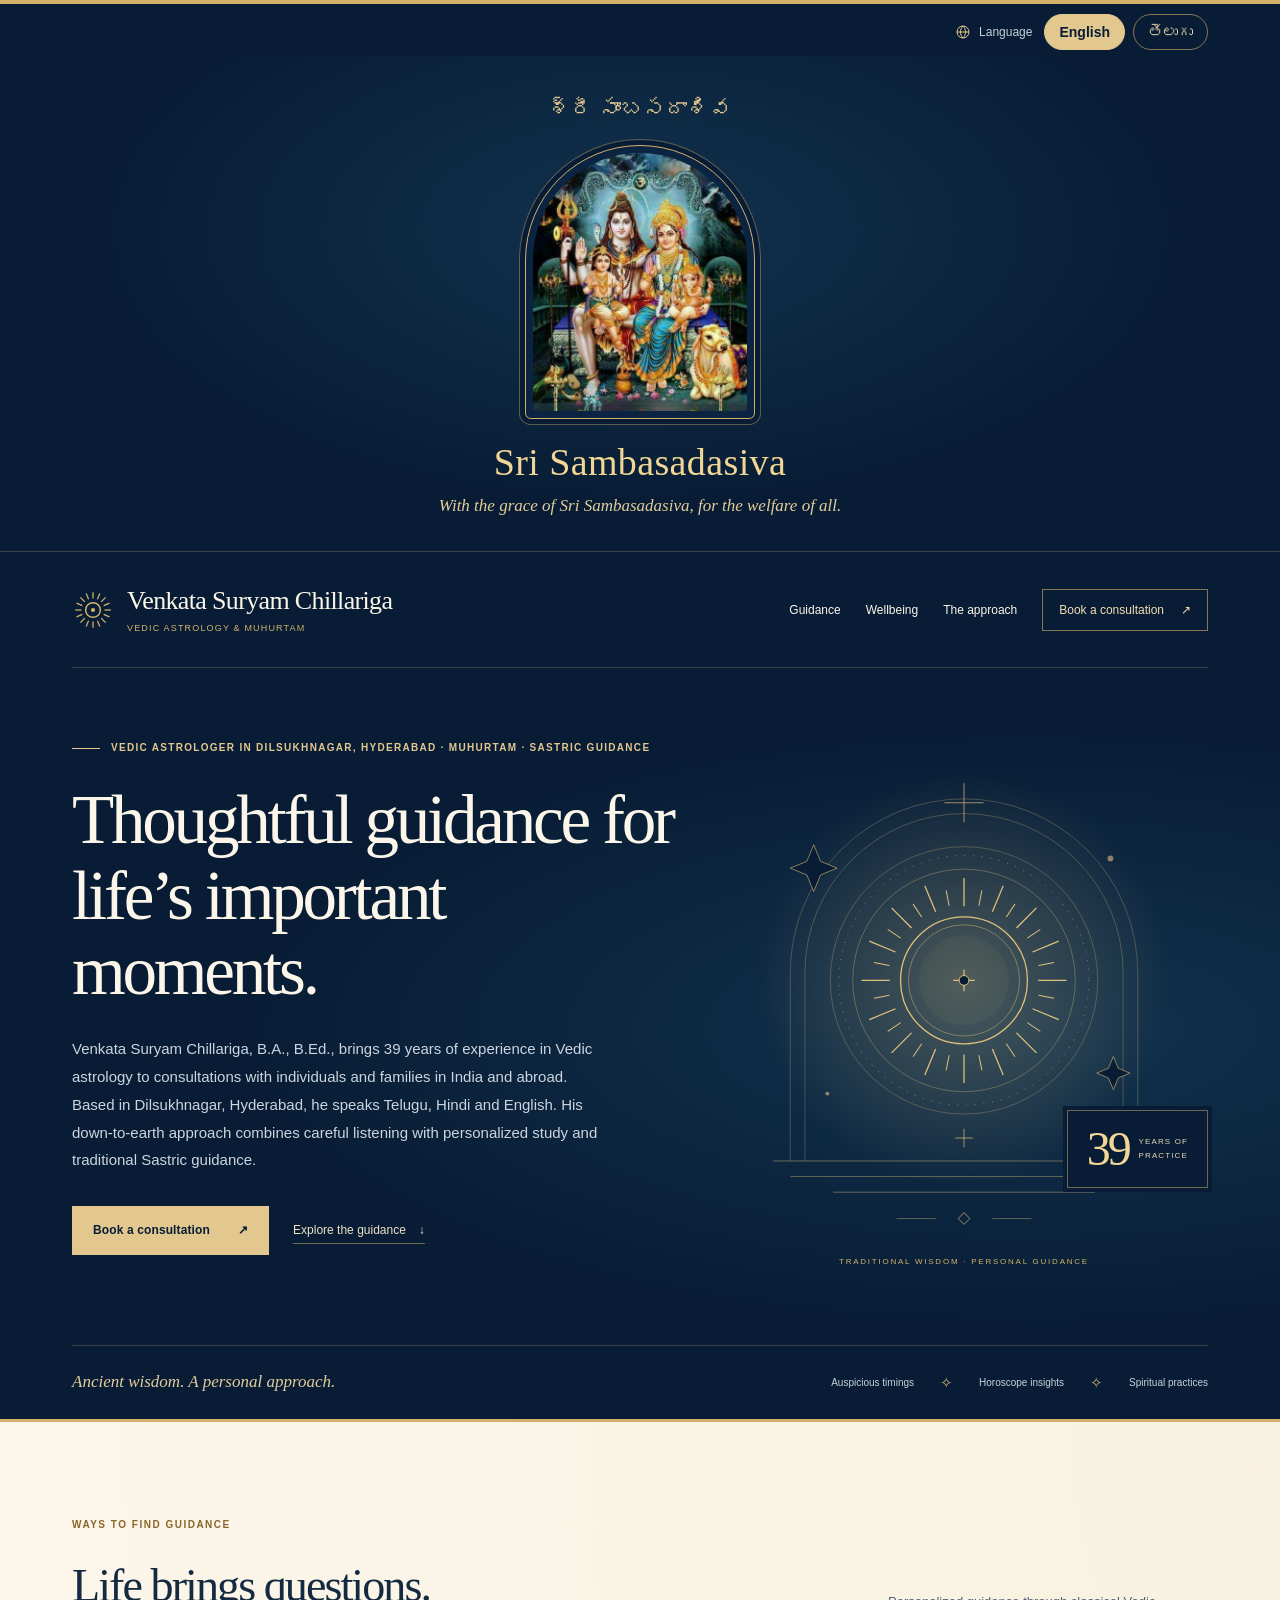
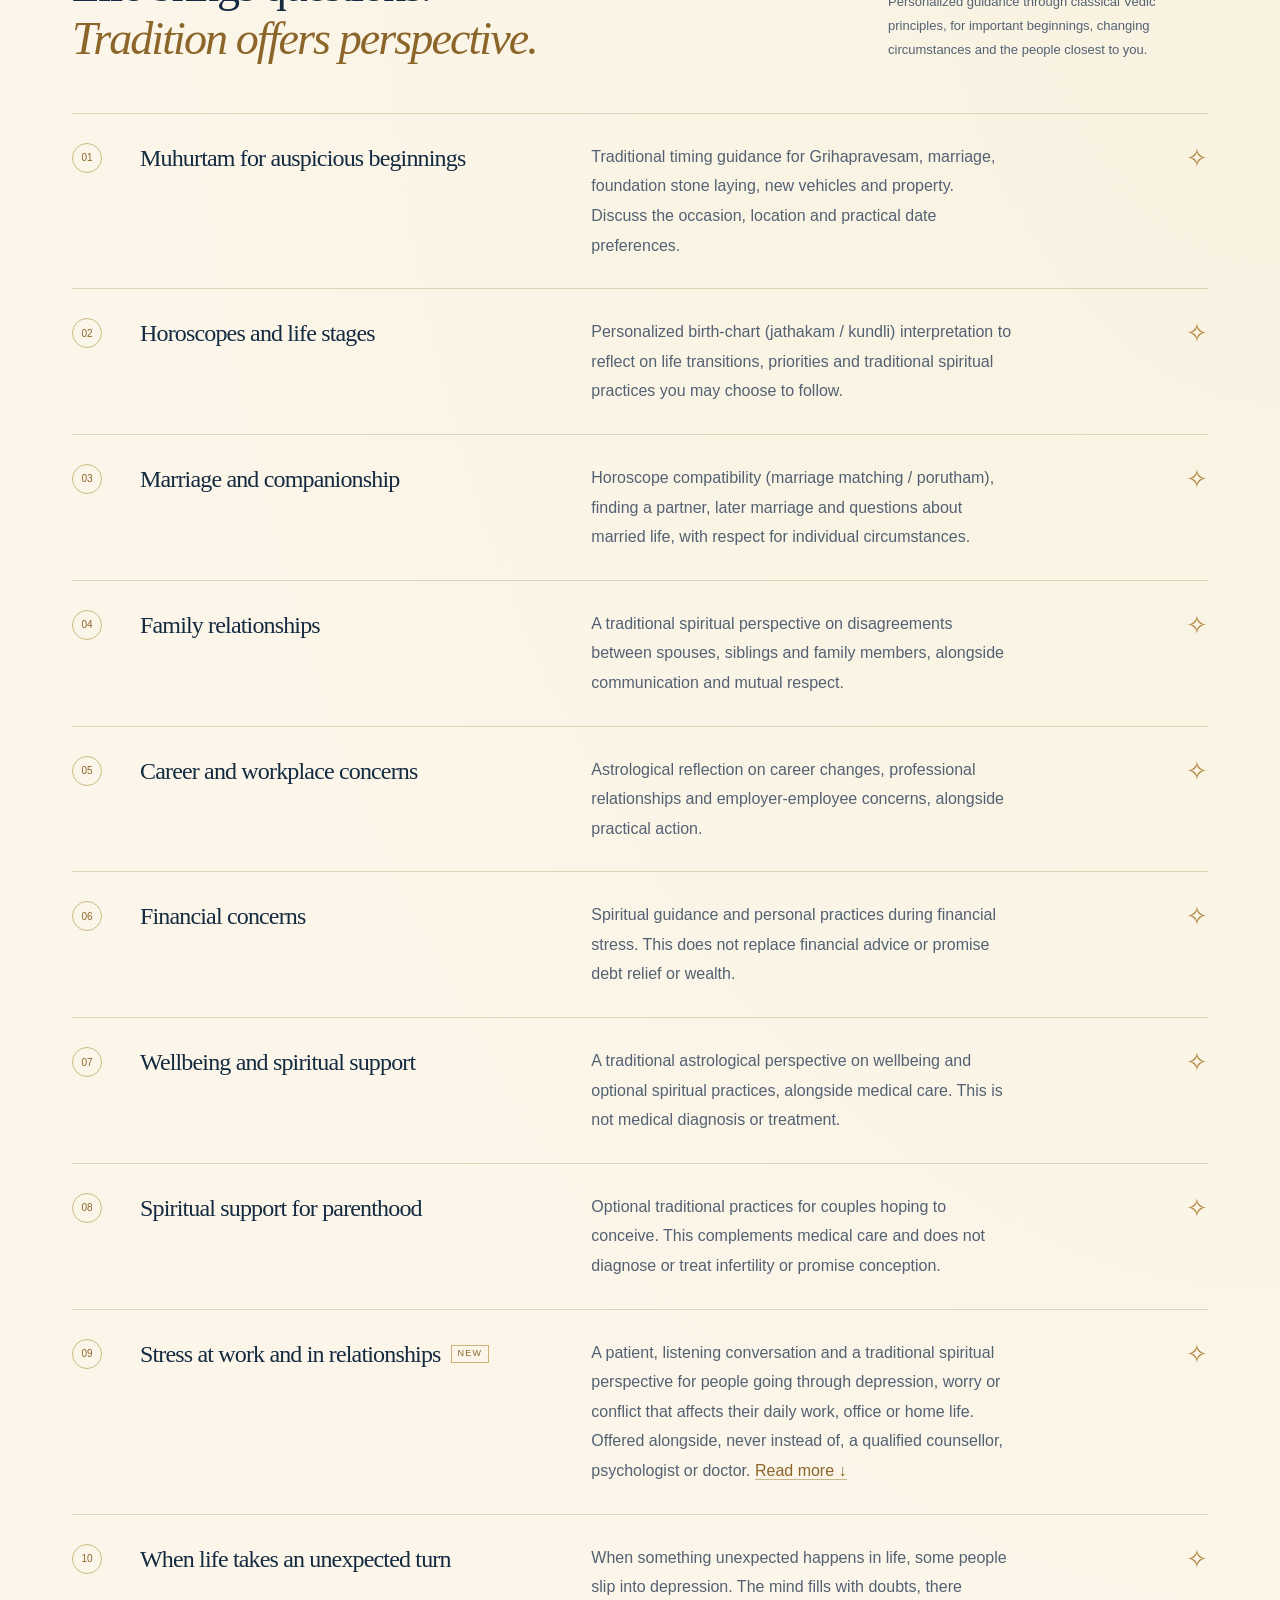
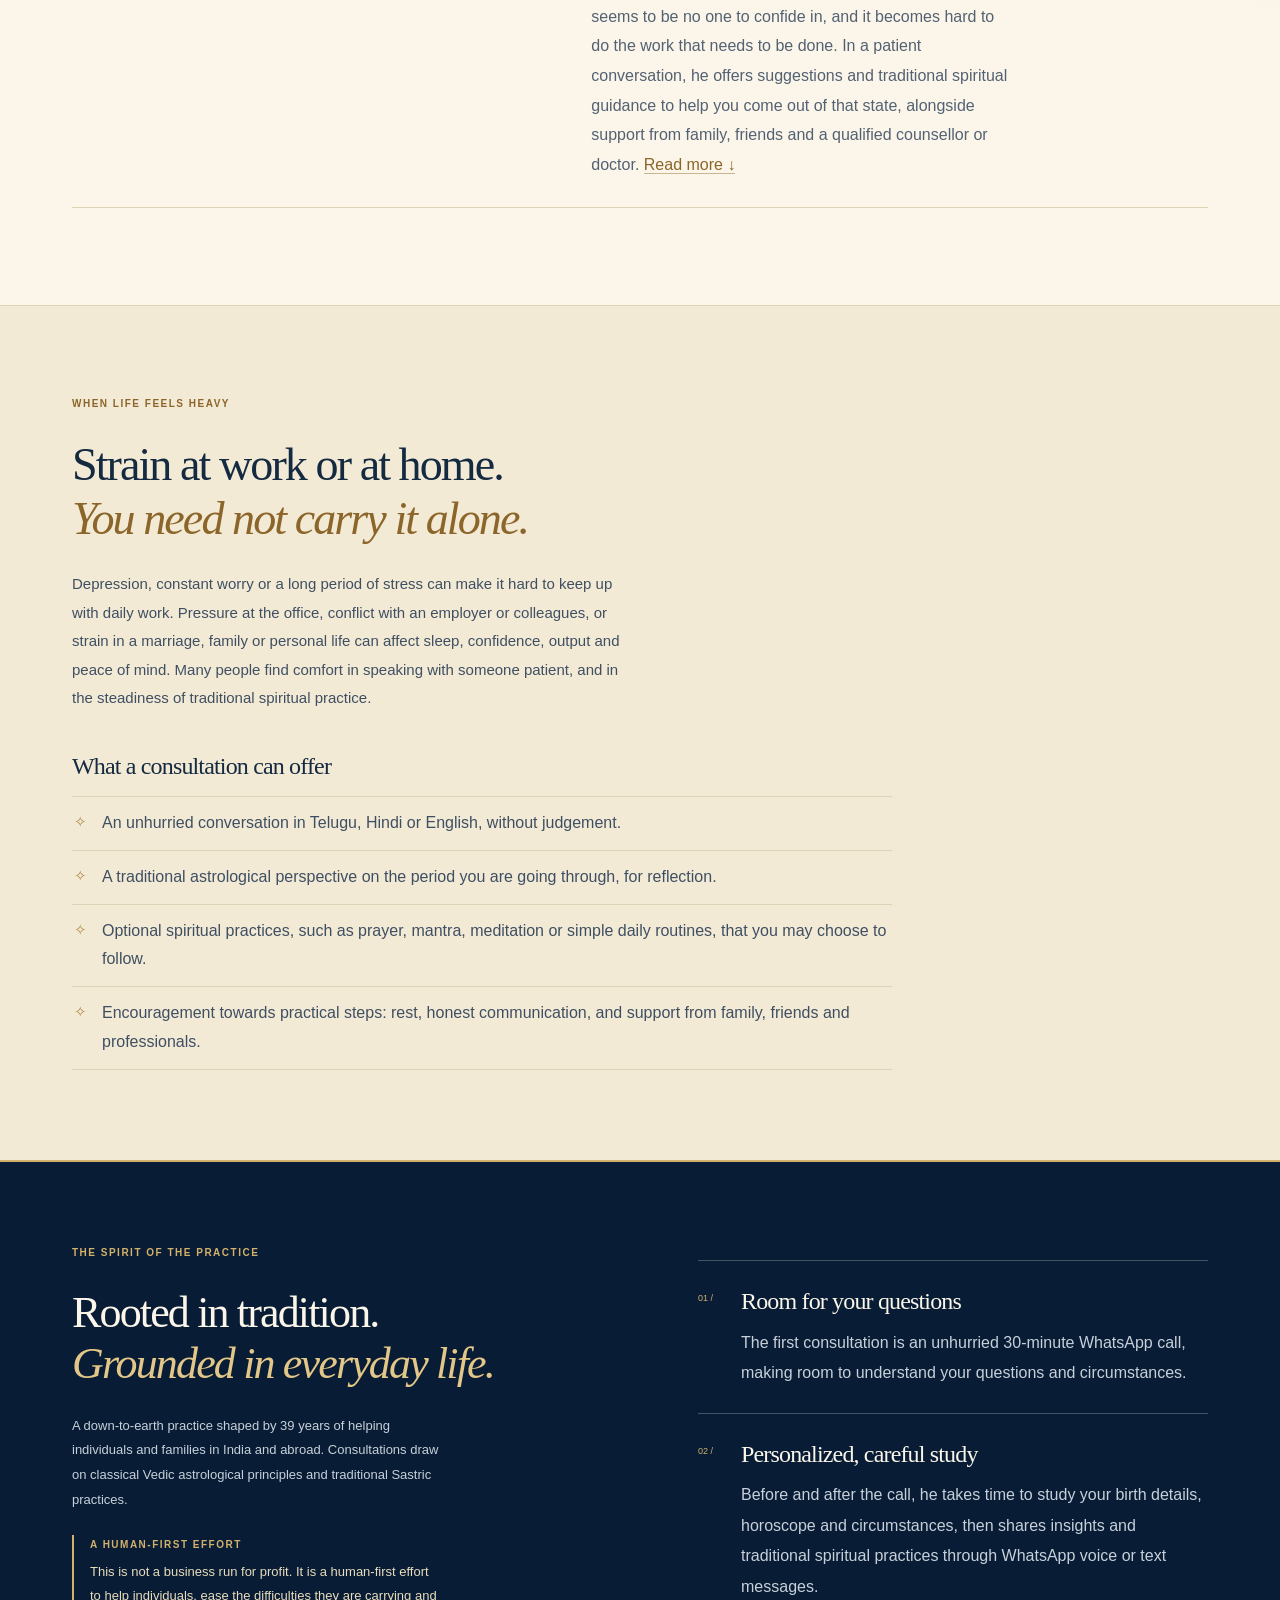
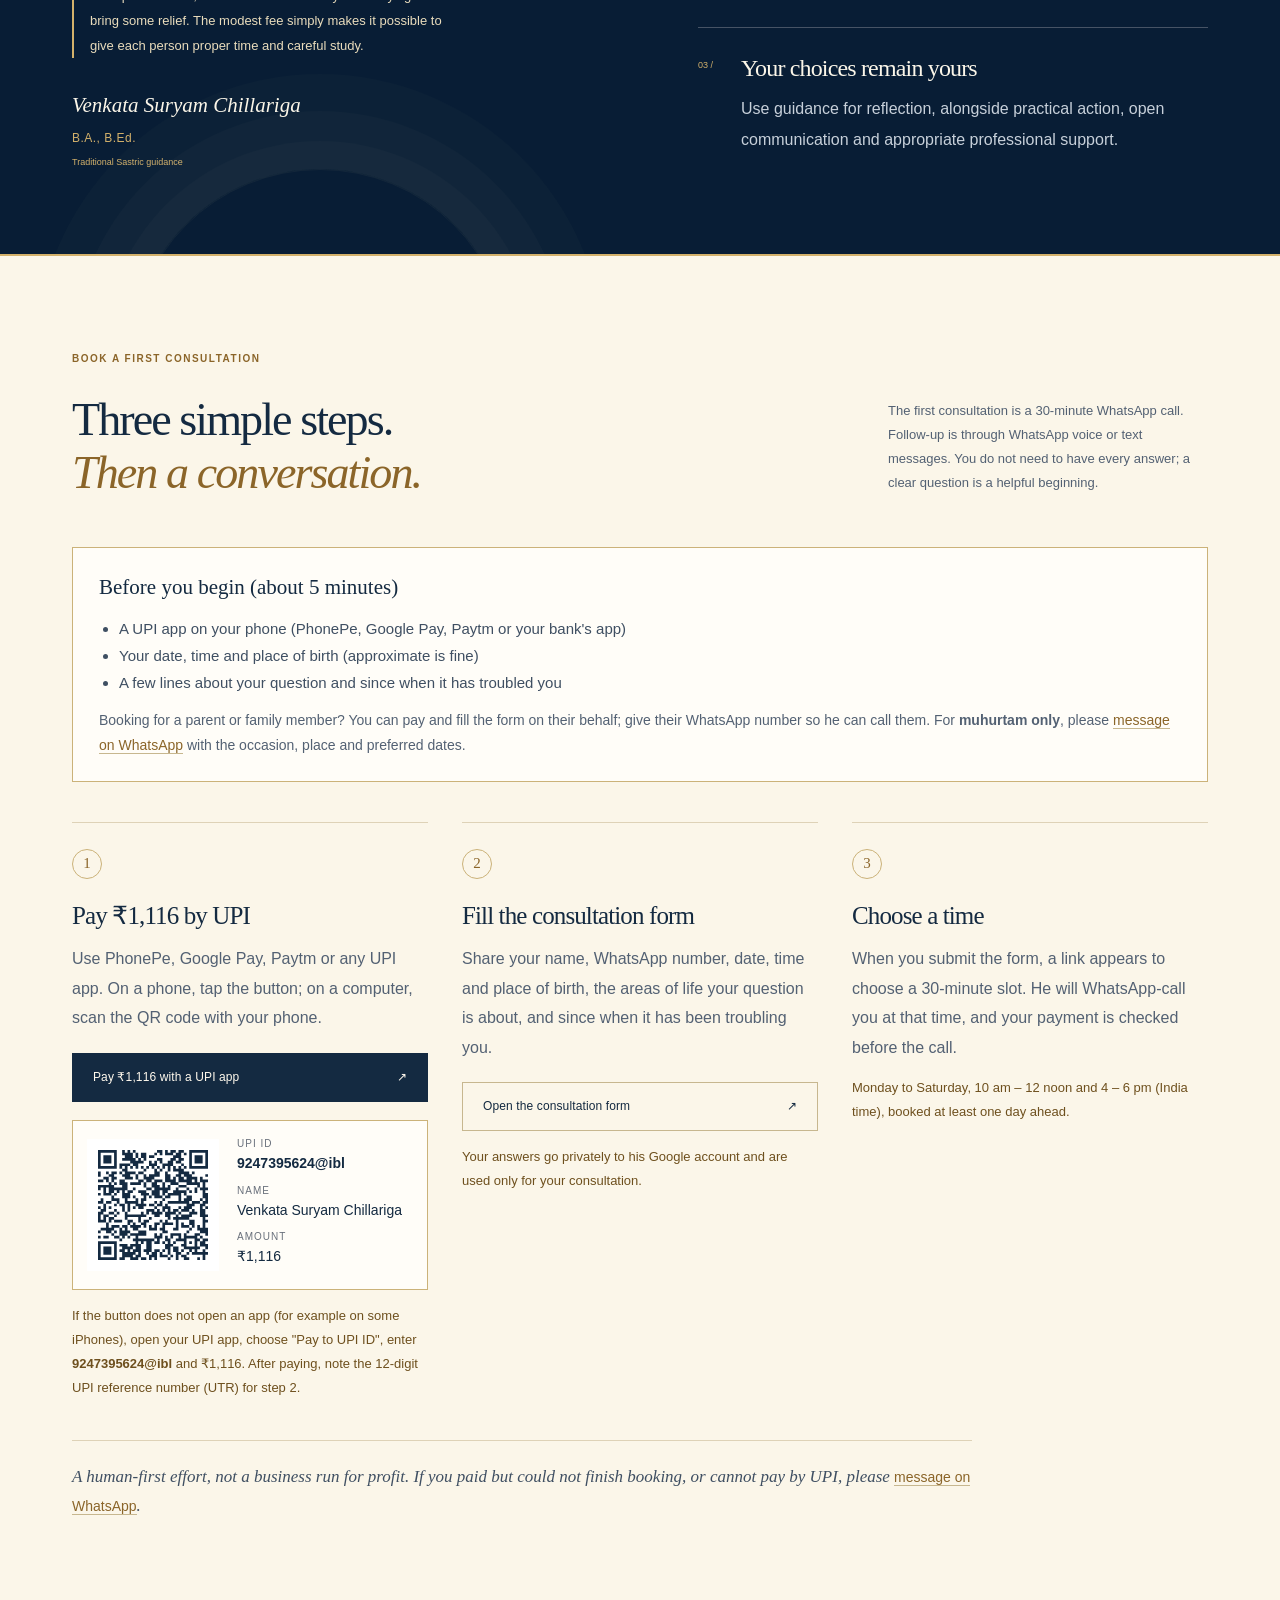
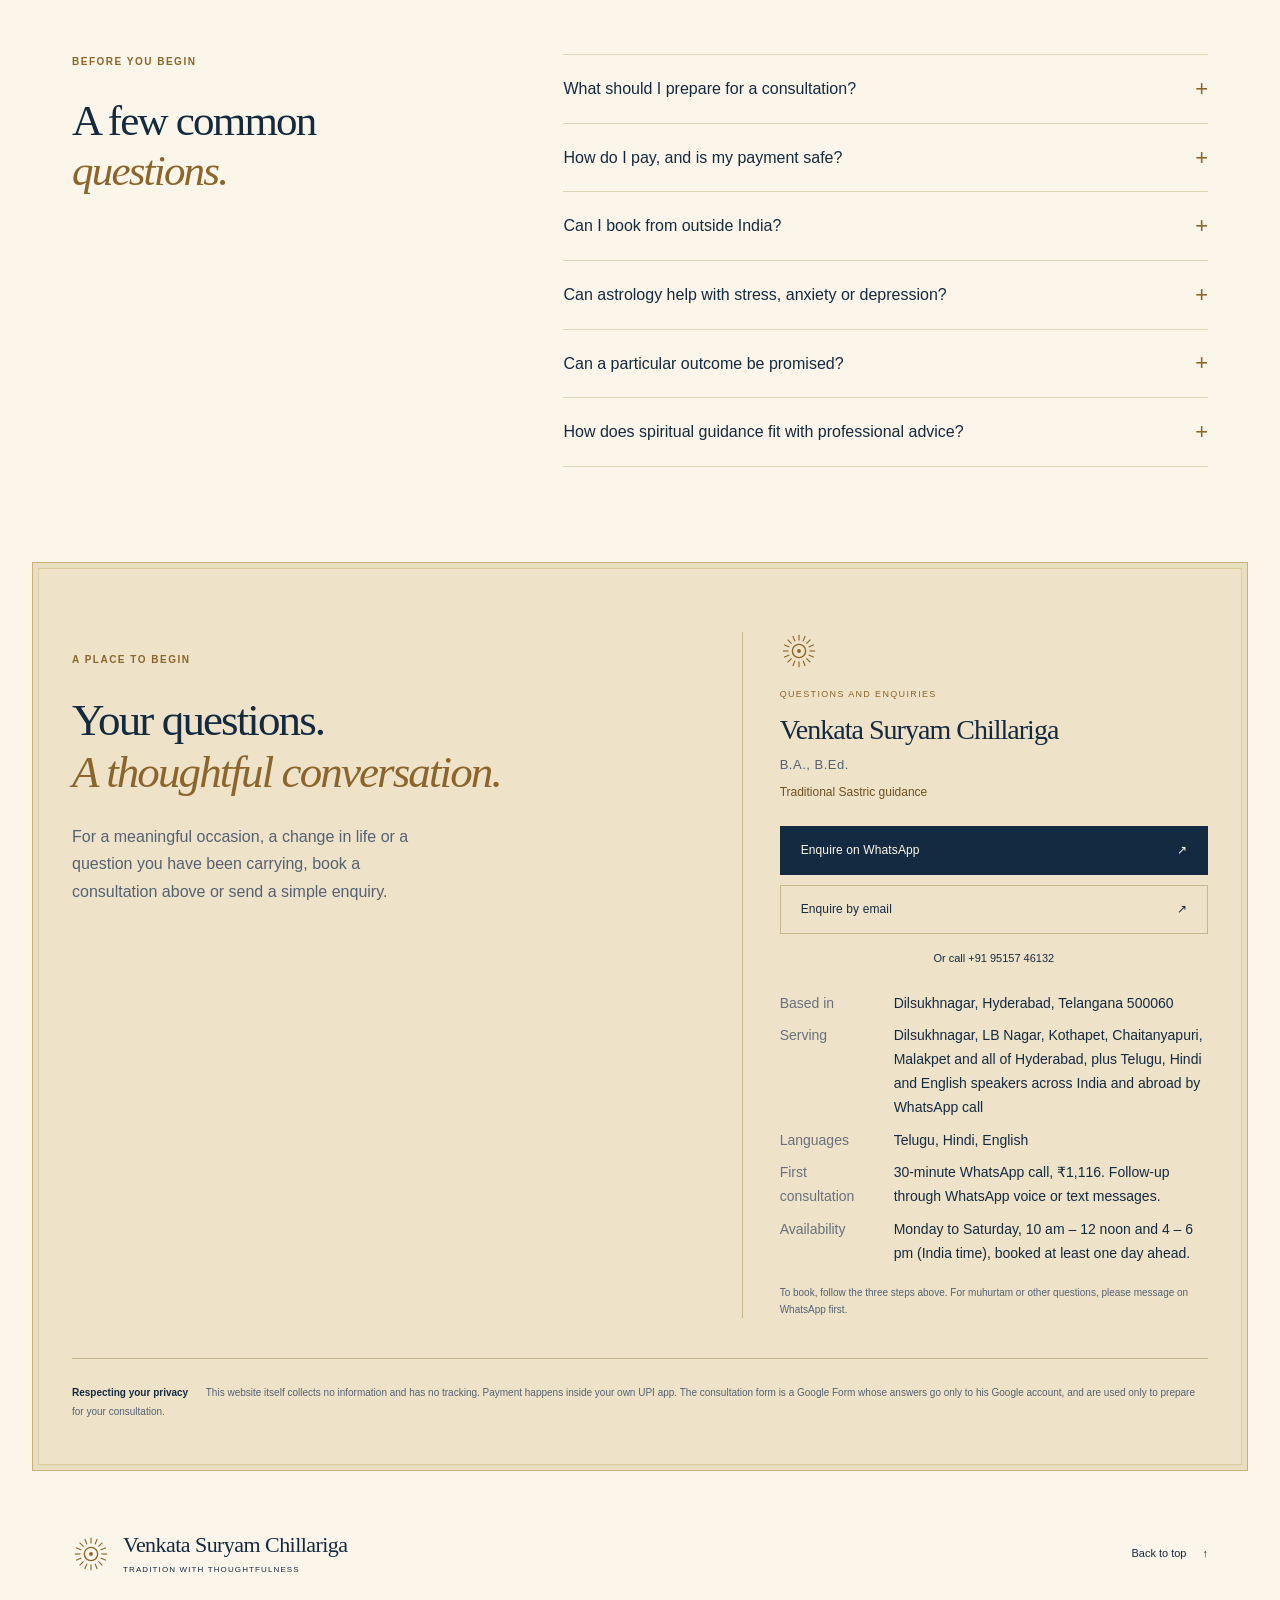
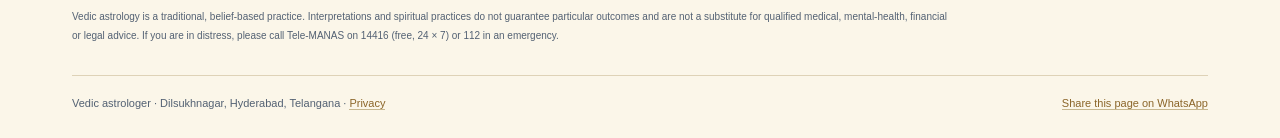
==== commit 47bbd45f: "Add service 10: When life takes an unexpected turn (English)" ====
--- a/index.html
+++ b/index.html
@@ -30,7 +30,7 @@
   <meta property="og:image:alt" content="Venkata Suryam Chillariga – Vedic astrologer in Dilsukhnagar, Hyderabad">
   <meta name="twitter:card" content="summary_large_image">
   <link rel="apple-touch-icon" href="apple-touch-icon.png">
-  <script type="application/ld+json">{"@context": "https://schema.org", "@type": "ProfessionalService", "@id": "https://venkatasuryam.github.io/#practice", "name": "Venkata Suryam Chillariga – Vedic Astrology and Muhurtam", "alternateName": "Venkata Suryam Chillariga, Vedic astrologer in Dilsukhnagar", "url": "https://venkatasuryam.github.io/", "image": "https://venkatasuryam.github.io/og-image.png", "logo": "https://venkatasuryam.github.io/apple-touch-icon.png", "description": "Vedic astrologer in Dilsukhnagar, Hyderabad with 39 years of experience: horoscope (jathakam) reading, marriage matching, muhurtam, and traditional Sastric guidance in Telugu, Hindi and English.", "telephone": "+91-9515746132", "email": "venkatasuryam1965@gmail.com", "address": {"@type": "PostalAddress", "addressLocality": "Dilsukhnagar, Hyderabad", "addressRegion": "Telangana", "postalCode": "500060", "addressCountry": "IN"}, "areaServed": [{"@type": "Place", "name": "Dilsukhnagar"}, {"@type": "City", "name": "Hyderabad"}, {"@type": "State", "name": "Telangana"}, {"@type": "Country", "name": "India"}], "knowsLanguage": ["te", "hi", "en"], "priceRange": "₹1,116", "currenciesAccepted": "INR", "paymentAccepted": "UPI", "openingHoursSpecification": [{"@type": "OpeningHoursSpecification", "dayOfWeek": ["Monday", "Tuesday", "Wednesday", "Thursday", "Friday", "Saturday"], "opens": "10:00", "closes": "12:00"}, {"@type": "OpeningHoursSpecification", "dayOfWeek": ["Monday", "Tuesday", "Wednesday", "Thursday", "Friday", "Saturday"], "opens": "16:00", "closes": "18:00"}], "founder": {"@type": "Person", "name": "Venkata Suryam Chillariga", "jobTitle": "Vedic astrologer", "knowsLanguage": ["te", "hi", "en"]}, "hasOfferCatalog": {"@type": "OfferCatalog", "name": "Consultations", "itemListElement": [{"@type": "Offer", "itemOffered": {"@type": "Service", "name": "Muhurtam for auspicious beginnings"}}, {"@type": "Offer", "itemOffered": {"@type": "Service", "name": "Horoscopes and life stages"}}, {"@type": "Offer", "itemOffered": {"@type": "Service", "name": "Marriage and companionship"}}, {"@type": "Offer", "itemOffered": {"@type": "Service", "name": "Family relationships"}}, {"@type": "Offer", "itemOffered": {"@type": "Service", "name": "Career and workplace concerns"}}, {"@type": "Offer", "itemOffered": {"@type": "Service", "name": "Financial concerns"}}, {"@type": "Offer", "itemOffered": {"@type": "Service", "name": "Wellbeing and spiritual support"}}, {"@type": "Offer", "itemOffered": {"@type": "Service", "name": "Spiritual support for parenthood"}}, {"@type": "Offer", "itemOffered": {"@type": "Service", "name": "Stress at work and in relationships"}}]}, "makesOffer": {"@type": "Offer", "name": "First consultation – 30-minute WhatsApp call", "price": "1116", "priceCurrency": "INR"}}</script>
+  <script type="application/ld+json">{"@context": "https://schema.org", "@type": "ProfessionalService", "@id": "https://venkatasuryam.github.io/#practice", "name": "Venkata Suryam Chillariga – Vedic Astrology and Muhurtam", "alternateName": "Venkata Suryam Chillariga, Vedic astrologer in Dilsukhnagar", "url": "https://venkatasuryam.github.io/", "image": "https://venkatasuryam.github.io/og-image.png", "logo": "https://venkatasuryam.github.io/apple-touch-icon.png", "description": "Vedic astrologer in Dilsukhnagar, Hyderabad with 39 years of experience: horoscope (jathakam) reading, marriage matching, muhurtam, and traditional Sastric guidance in Telugu, Hindi and English.", "telephone": "+91-9515746132", "email": "venkatasuryam1965@gmail.com", "address": {"@type": "PostalAddress", "addressLocality": "Dilsukhnagar, Hyderabad", "addressRegion": "Telangana", "postalCode": "500060", "addressCountry": "IN"}, "areaServed": [{"@type": "Place", "name": "Dilsukhnagar"}, {"@type": "City", "name": "Hyderabad"}, {"@type": "State", "name": "Telangana"}, {"@type": "Country", "name": "India"}], "knowsLanguage": ["te", "hi", "en"], "priceRange": "₹1,116", "currenciesAccepted": "INR", "paymentAccepted": "UPI", "openingHoursSpecification": [{"@type": "OpeningHoursSpecification", "dayOfWeek": ["Monday", "Tuesday", "Wednesday", "Thursday", "Friday", "Saturday"], "opens": "10:00", "closes": "12:00"}, {"@type": "OpeningHoursSpecification", "dayOfWeek": ["Monday", "Tuesday", "Wednesday", "Thursday", "Friday", "Saturday"], "opens": "16:00", "closes": "18:00"}], "founder": {"@type": "Person", "name": "Venkata Suryam Chillariga", "jobTitle": "Vedic astrologer", "knowsLanguage": ["te", "hi", "en"]}, "hasOfferCatalog": {"@type": "OfferCatalog", "name": "Consultations", "itemListElement": [{"@type": "Offer", "itemOffered": {"@type": "Service", "name": "Muhurtam for auspicious beginnings"}}, {"@type": "Offer", "itemOffered": {"@type": "Service", "name": "Horoscopes and life stages"}}, {"@type": "Offer", "itemOffered": {"@type": "Service", "name": "Marriage and companionship"}}, {"@type": "Offer", "itemOffered": {"@type": "Service", "name": "Family relationships"}}, {"@type": "Offer", "itemOffered": {"@type": "Service", "name": "Career and workplace concerns"}}, {"@type": "Offer", "itemOffered": {"@type": "Service", "name": "Financial concerns"}}, {"@type": "Offer", "itemOffered": {"@type": "Service", "name": "Wellbeing and spiritual support"}}, {"@type": "Offer", "itemOffered": {"@type": "Service", "name": "Spiritual support for parenthood"}}, {"@type": "Offer", "itemOffered": {"@type": "Service", "name": "Stress at work and in relationships"}}, {"@type": "Offer", "itemOffered": {"@type": "Service", "name": "When life takes an unexpected turn"}}]}, "makesOffer": {"@type": "Offer", "name": "First consultation – 30-minute WhatsApp call", "price": "1116", "priceCurrency": "INR"}}</script>
   <link rel="icon" href="favicon.svg" type="image/svg+xml">
   <link rel="stylesheet" href="styles.css?v=2026-10-13b">
 </head>
@@ -100,6 +100,7 @@
           <article class="service-row"><span class="service-number">07</span><h3>Wellbeing and spiritual support</h3><p>A traditional astrological perspective on wellbeing and optional spiritual practices, alongside medical care. This is not medical diagnosis or treatment.</p><span class="service-flower" aria-hidden="true">✧</span></article>
           <article class="service-row"><span class="service-number">08</span><h3>Spiritual support for parenthood</h3><p>Optional traditional practices for couples hoping to conceive. This complements medical care and does not diagnose or treat infertility or promise conception.</p><span class="service-flower" aria-hidden="true">✧</span></article>
           <article class="service-row service-row--new"><span class="service-number">09</span><h3>Stress at work and in relationships</h3><p>A patient, listening conversation and a traditional spiritual perspective for people going through depression, worry or conflict that affects their daily work, office or home life. Offered alongside, never instead of, a qualified counsellor, psychologist or doctor. <a class="inline-link" href="#wellbeing">Read more ↓</a></p><span class="service-flower" aria-hidden="true">✧</span></article>
+          <article class="service-row"><span class="service-number">10</span><h3>When life takes an unexpected turn</h3><p>When something unexpected happens in life, some people slip into depression. The mind fills with doubts, there seems to be no one to confide in, and it becomes hard to do the work that needs to be done. In a patient conversation, he offers suggestions and traditional spiritual guidance to help you come out of that state, alongside support from family, friends and a qualified counsellor or doctor. <a class="inline-link" href="#wellbeing">Read more ↓</a></p><span class="service-flower" aria-hidden="true">✧</span></article>
       </div>
     </section>
 
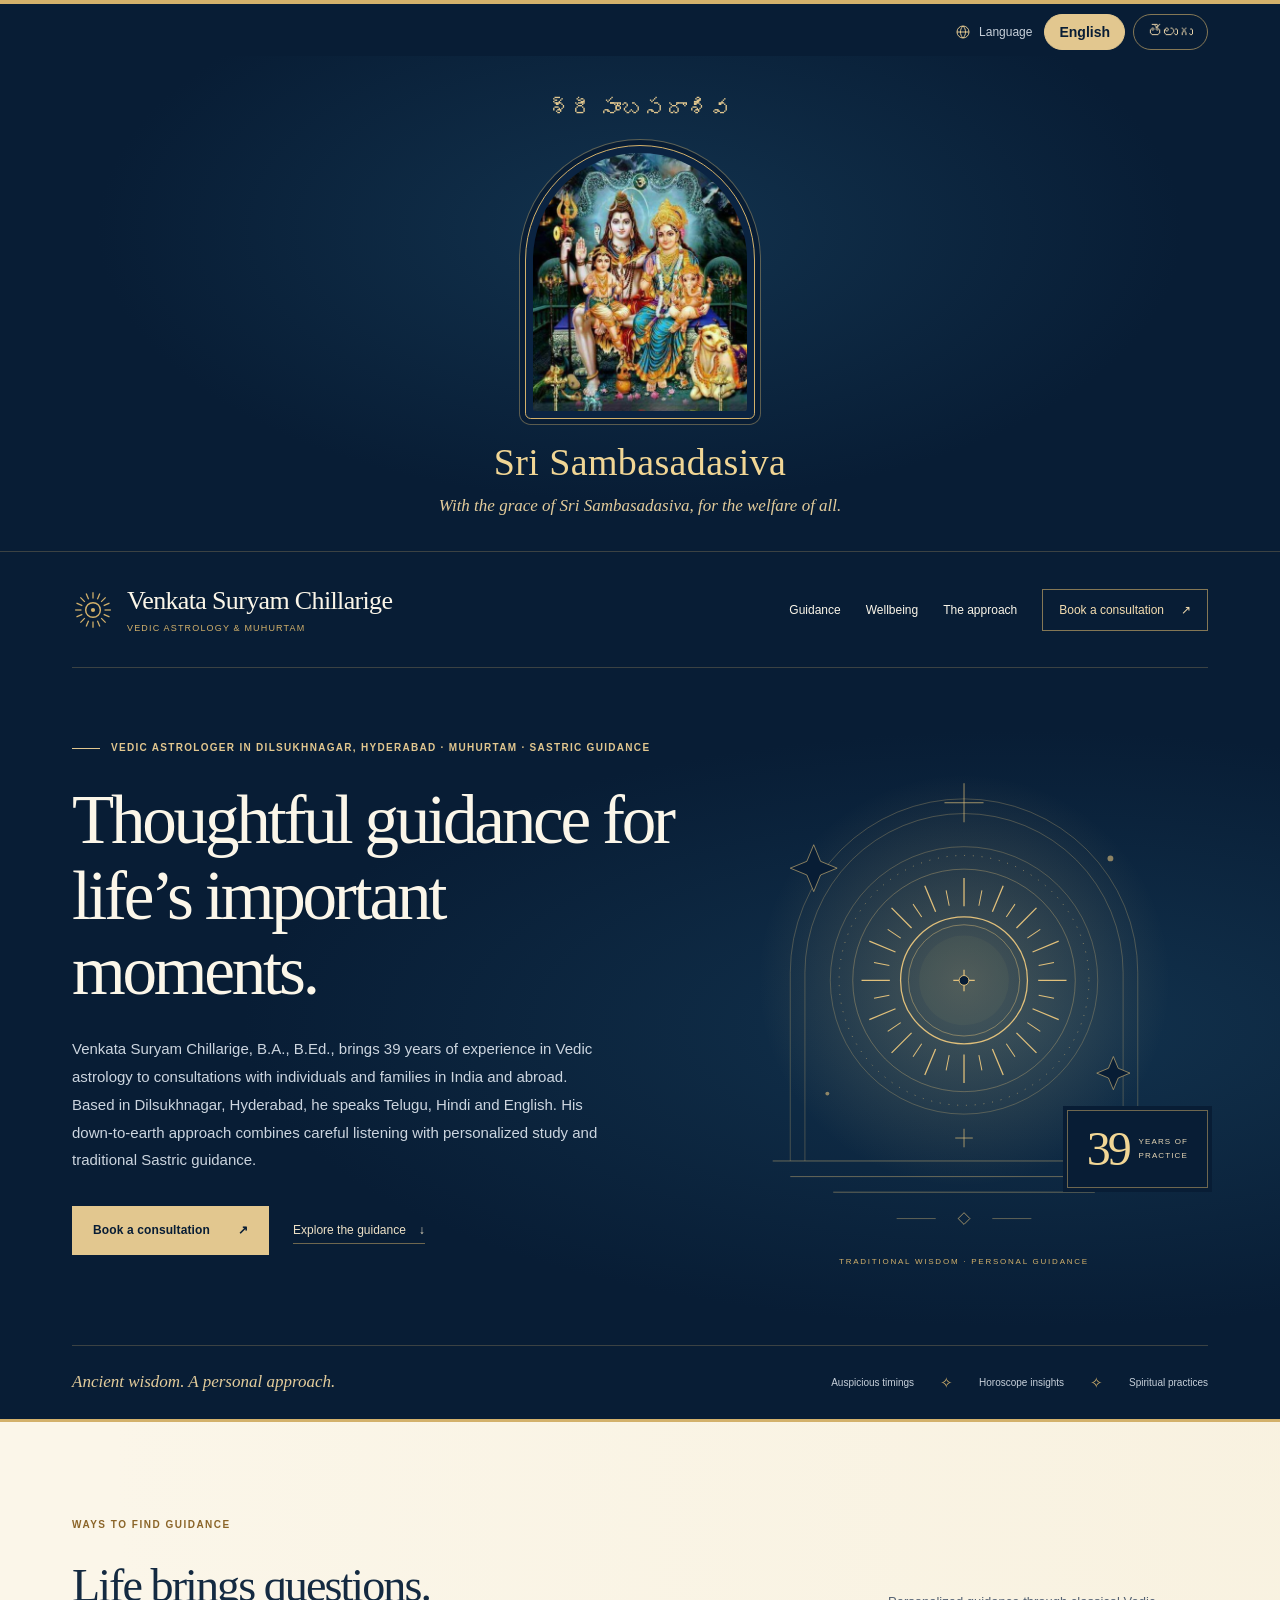
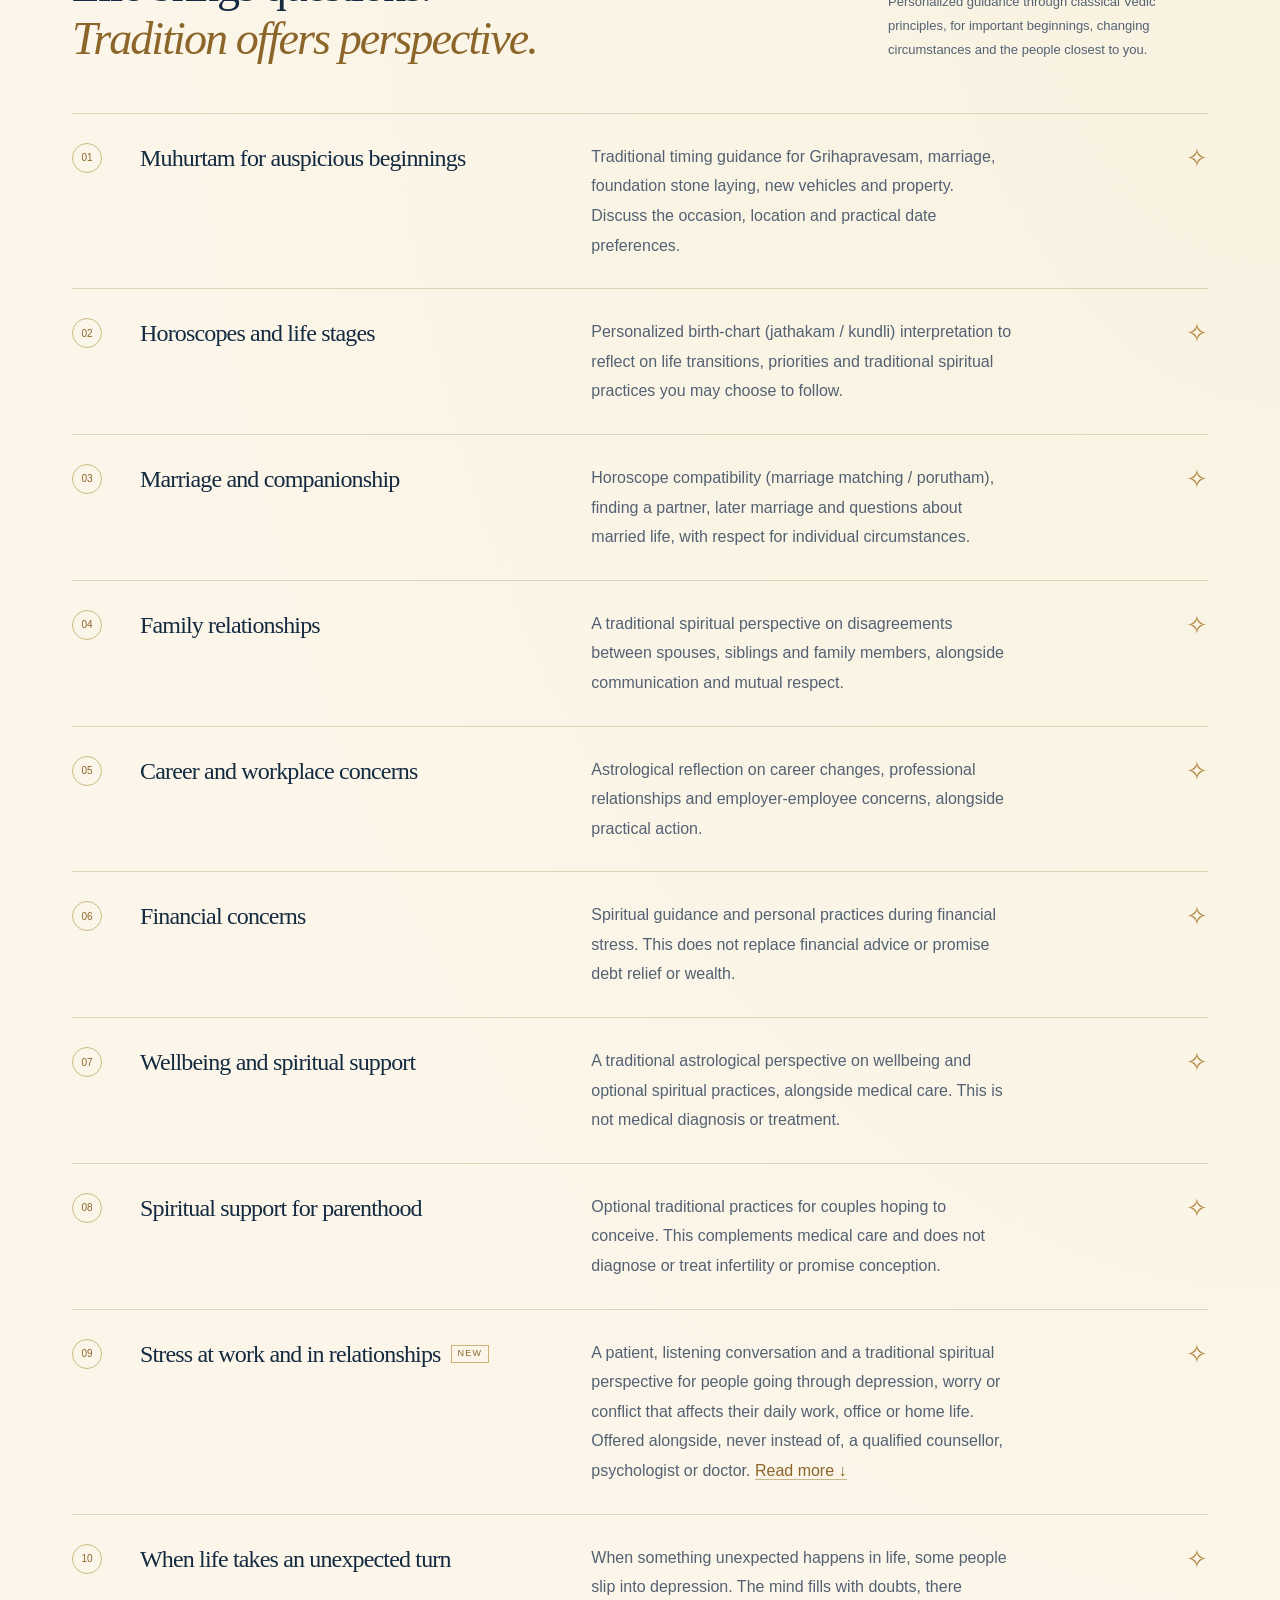
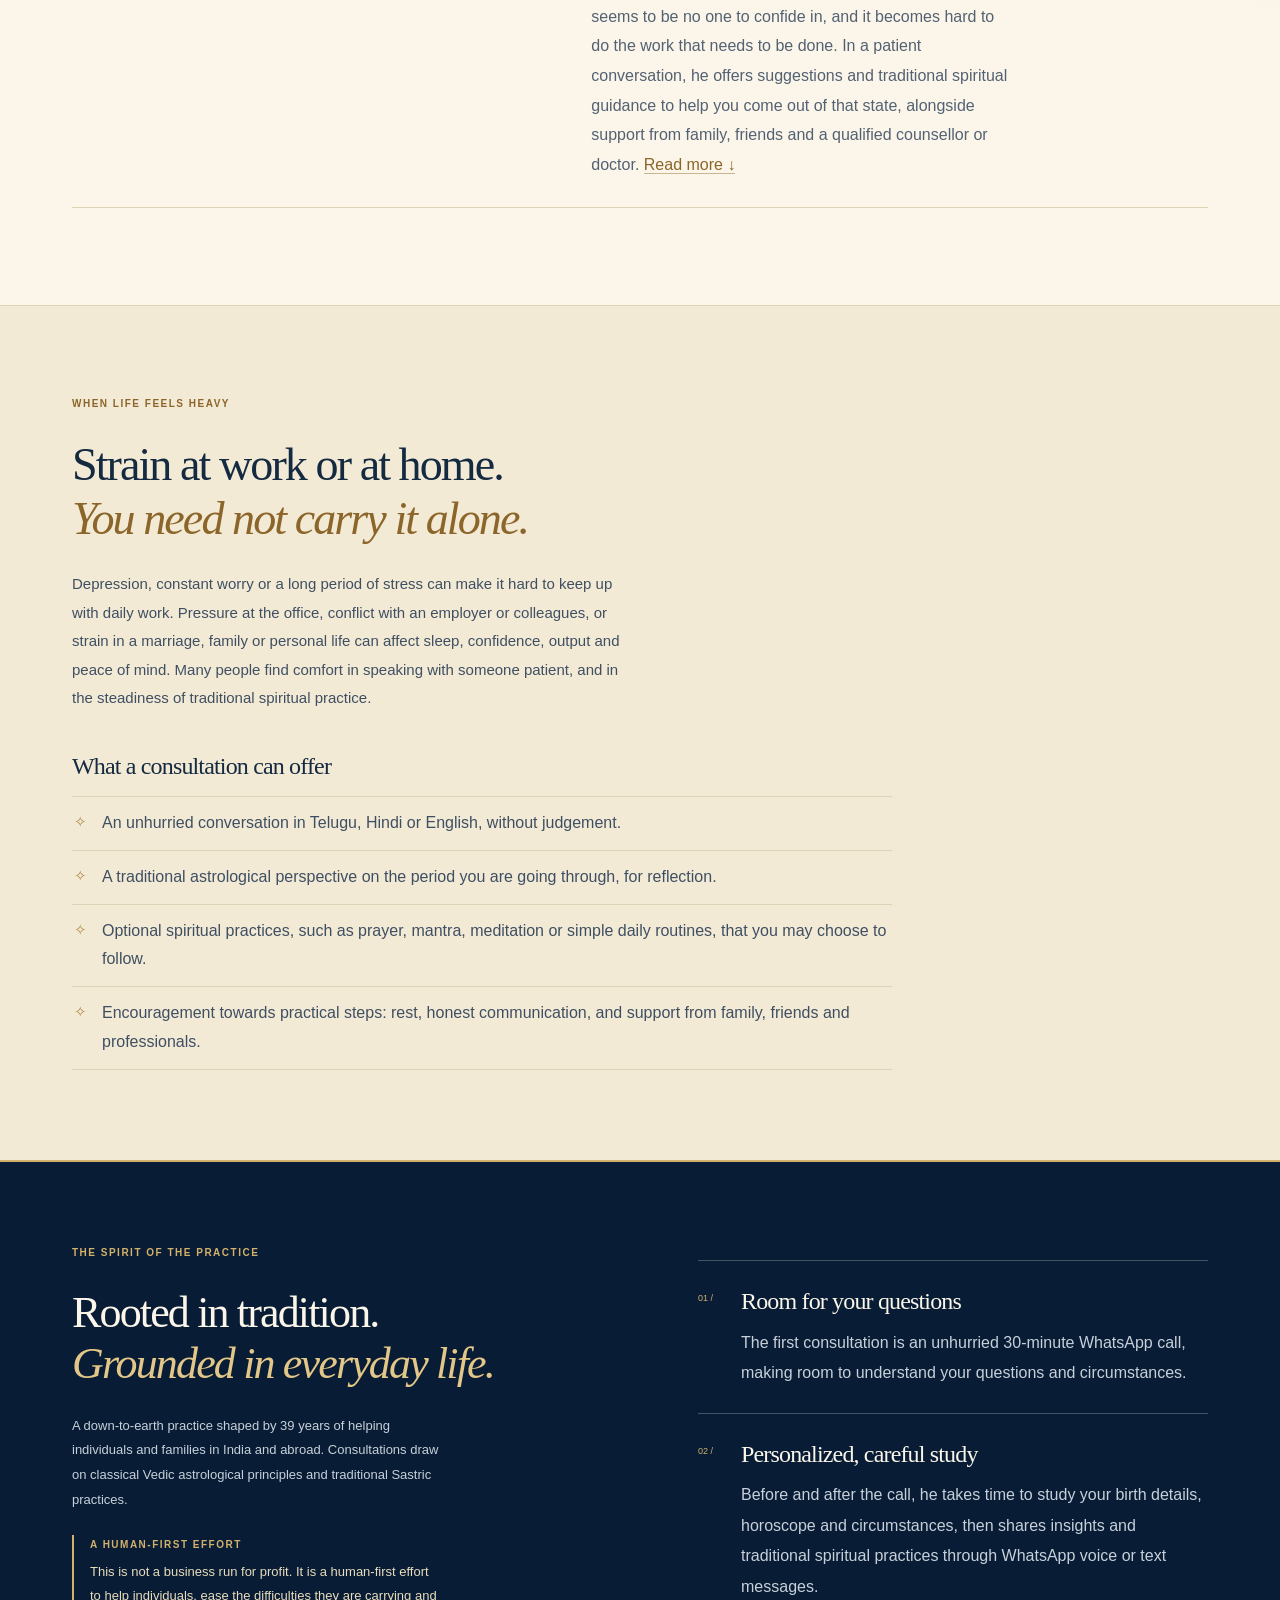
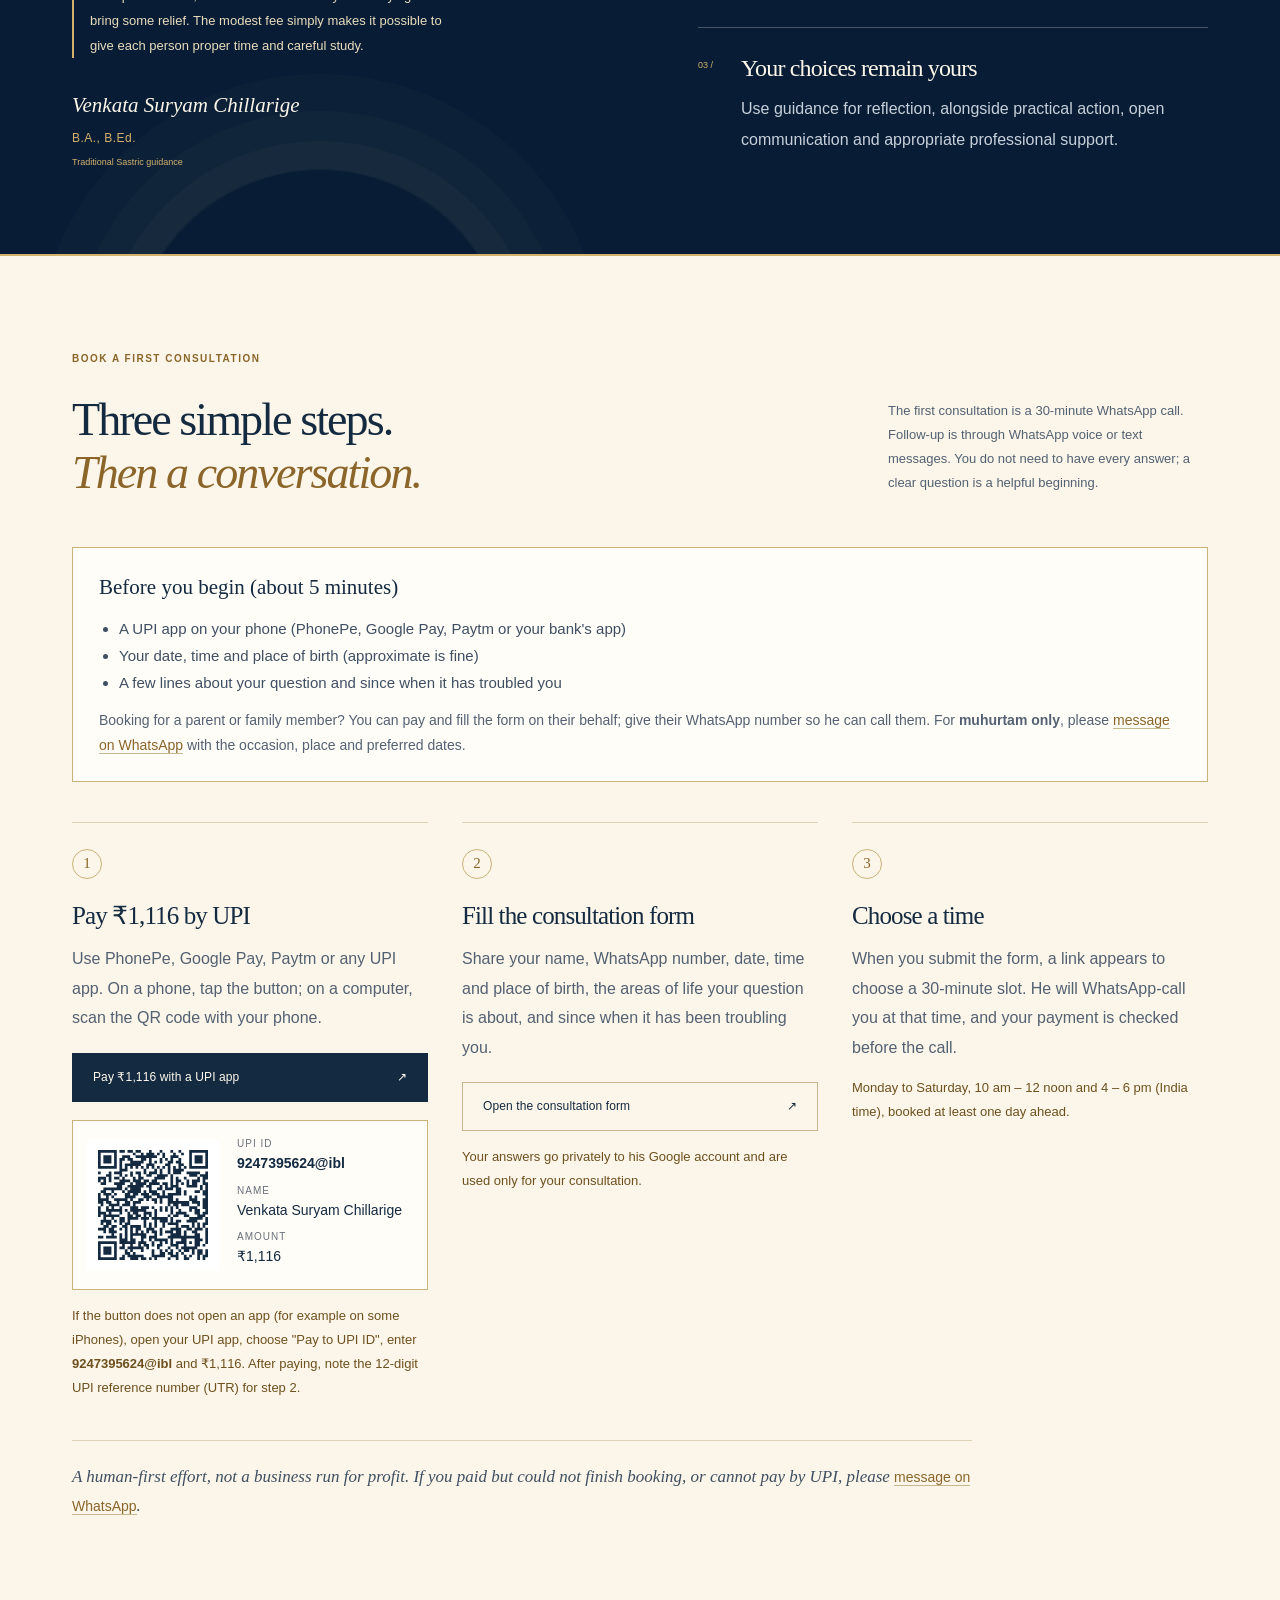
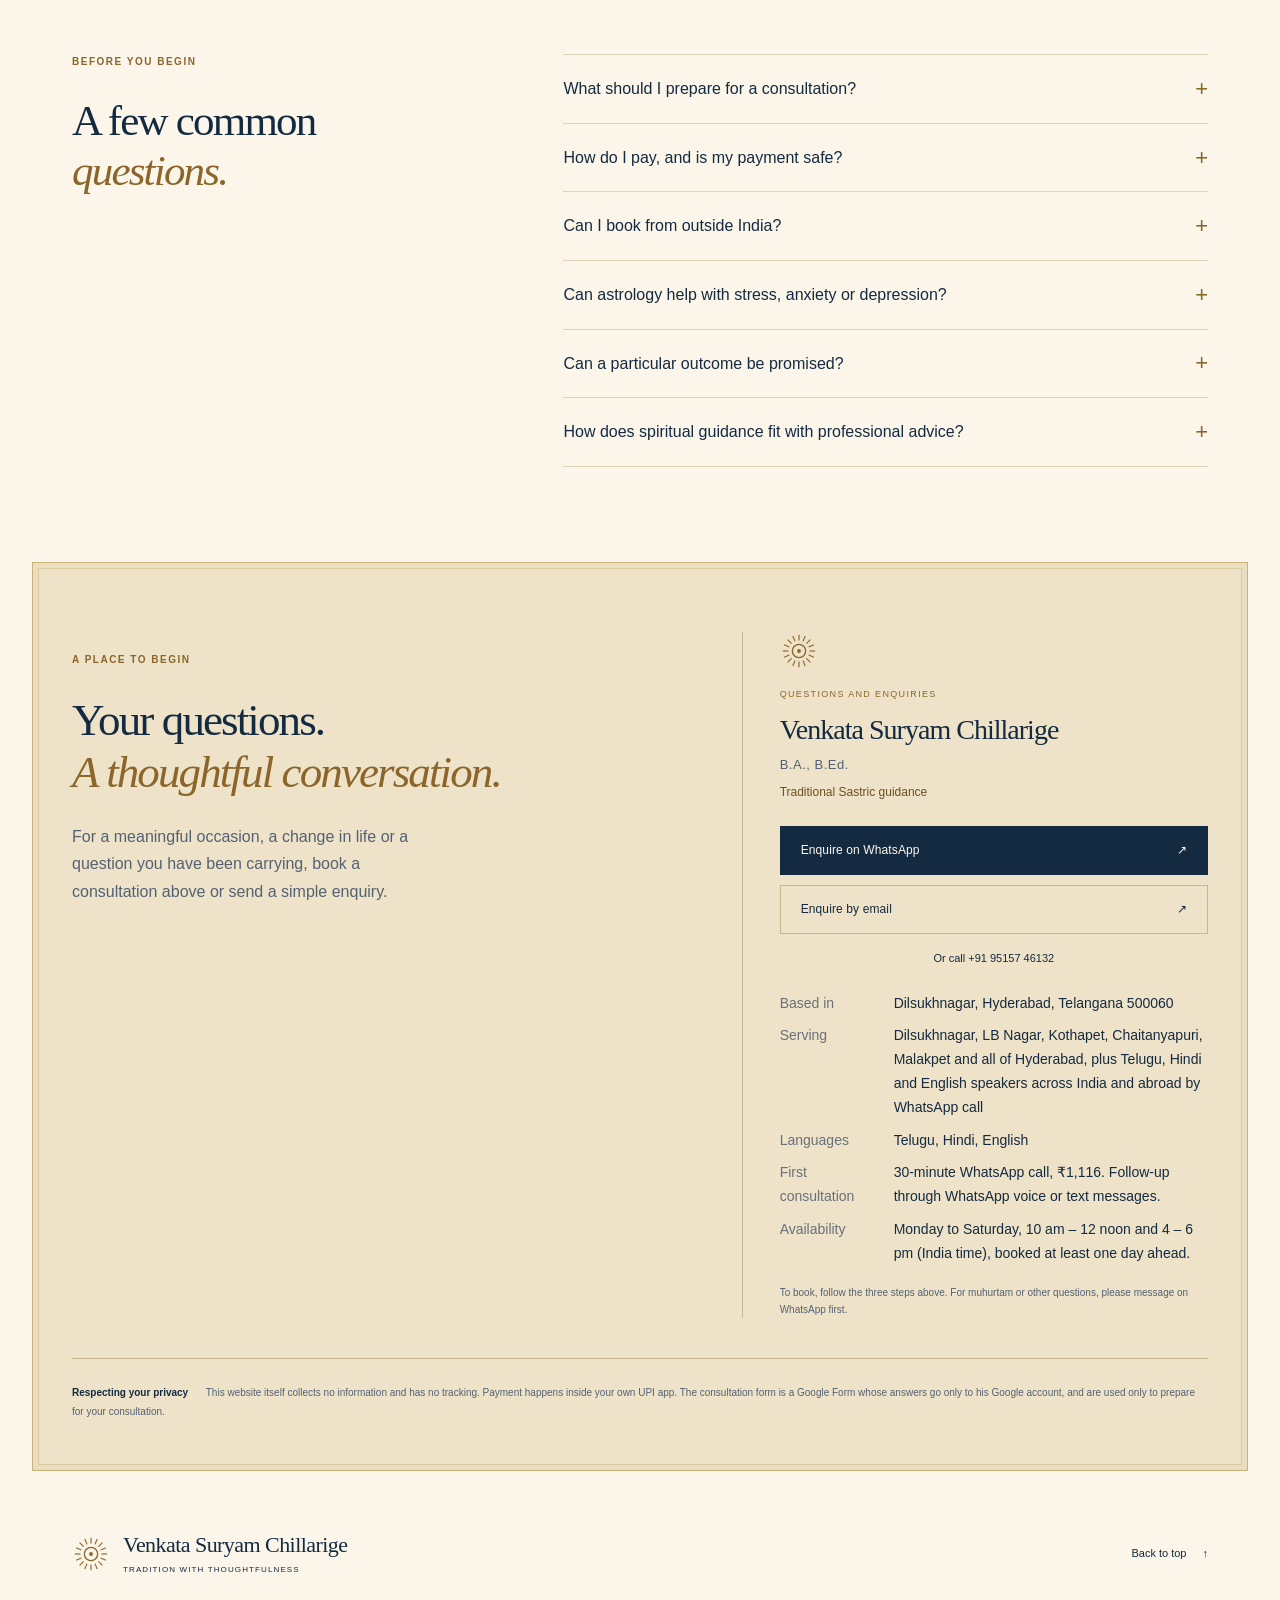
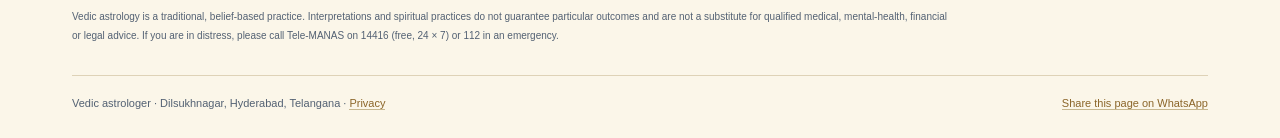
==== commit 3a06d55f: "Change surname to Chillarige (English pages, share image)" ====
--- a/index.html
+++ b/index.html
@@ -1,6 +1,6 @@
 <!doctype html>
 <!--
-  Website of Venkata Suryam Chillariga — Vedic Astrology and Muhurtam.
+  Website of Venkata Suryam Chillarige — Vedic Astrology and Muhurtam.
   HOW TO EDIT: see EDITING.md in this folder. Change only the words between tags,
   then click "Commit changes". The site updates within a few minutes.
 -->
@@ -11,15 +11,15 @@
   <meta http-equiv="Content-Security-Policy" content="default-src 'none'; style-src 'self'; img-src 'self' data:; base-uri 'none'; form-action 'none'">
   <meta name="referrer" content="strict-origin-when-cross-origin">
   <meta name="robots" content="index, follow, max-image-preview:large">
-  <title>Vedic Astrologer in Dilsukhnagar, Hyderabad | Venkata Suryam Chillariga</title>
+  <title>Vedic Astrologer in Dilsukhnagar, Hyderabad | Venkata Suryam Chillarige</title>
   <meta name="description" content="Vedic astrologer in Dilsukhnagar, Hyderabad with 39 years’ experience: horoscope (jathakam), marriage matching and muhurtam in Telugu, Hindi and English.">
   <link rel="canonical" href="https://venkatasuryam.github.io/">
   <link rel="alternate" hreflang="en" href="https://venkatasuryam.github.io/">
   <link rel="alternate" hreflang="te" href="https://venkatasuryam.github.io/te/">
   <link rel="alternate" hreflang="x-default" href="https://venkatasuryam.github.io/">
   <meta name="theme-color" content="#081d35">
-  <meta property="og:site_name" content="Venkata Suryam Chillariga – Vedic Astrology">
-  <meta property="og:title" content="Vedic Astrologer in Dilsukhnagar, Hyderabad | Venkata Suryam Chillariga">
+  <meta property="og:site_name" content="Venkata Suryam Chillarige – Vedic Astrology">
+  <meta property="og:title" content="Vedic Astrologer in Dilsukhnagar, Hyderabad | Venkata Suryam Chillarige">
   <meta property="og:description" content="39 years of Vedic astrology and muhurtam guidance in Telugu, Hindi and English. Book a 30-minute WhatsApp consultation.">
   <meta property="og:type" content="website">
   <meta property="og:url" content="https://venkatasuryam.github.io/">
@@ -27,10 +27,10 @@
   <meta property="og:image" content="https://venkatasuryam.github.io/og-image.png">
   <meta property="og:image:width" content="1200">
   <meta property="og:image:height" content="630">
-  <meta property="og:image:alt" content="Venkata Suryam Chillariga – Vedic astrologer in Dilsukhnagar, Hyderabad">
+  <meta property="og:image:alt" content="Venkata Suryam Chillarige – Vedic astrologer in Dilsukhnagar, Hyderabad">
   <meta name="twitter:card" content="summary_large_image">
   <link rel="apple-touch-icon" href="apple-touch-icon.png">
-  <script type="application/ld+json">{"@context": "https://schema.org", "@type": "ProfessionalService", "@id": "https://venkatasuryam.github.io/#practice", "name": "Venkata Suryam Chillariga – Vedic Astrology and Muhurtam", "alternateName": "Venkata Suryam Chillariga, Vedic astrologer in Dilsukhnagar", "url": "https://venkatasuryam.github.io/", "image": "https://venkatasuryam.github.io/og-image.png", "logo": "https://venkatasuryam.github.io/apple-touch-icon.png", "description": "Vedic astrologer in Dilsukhnagar, Hyderabad with 39 years of experience: horoscope (jathakam) reading, marriage matching, muhurtam, and traditional Sastric guidance in Telugu, Hindi and English.", "telephone": "+91-9515746132", "email": "venkatasuryam1965@gmail.com", "address": {"@type": "PostalAddress", "addressLocality": "Dilsukhnagar, Hyderabad", "addressRegion": "Telangana", "postalCode": "500060", "addressCountry": "IN"}, "areaServed": [{"@type": "Place", "name": "Dilsukhnagar"}, {"@type": "City", "name": "Hyderabad"}, {"@type": "State", "name": "Telangana"}, {"@type": "Country", "name": "India"}], "knowsLanguage": ["te", "hi", "en"], "priceRange": "₹1,116", "currenciesAccepted": "INR", "paymentAccepted": "UPI", "openingHoursSpecification": [{"@type": "OpeningHoursSpecification", "dayOfWeek": ["Monday", "Tuesday", "Wednesday", "Thursday", "Friday", "Saturday"], "opens": "10:00", "closes": "12:00"}, {"@type": "OpeningHoursSpecification", "dayOfWeek": ["Monday", "Tuesday", "Wednesday", "Thursday", "Friday", "Saturday"], "opens": "16:00", "closes": "18:00"}], "founder": {"@type": "Person", "name": "Venkata Suryam Chillariga", "jobTitle": "Vedic astrologer", "knowsLanguage": ["te", "hi", "en"]}, "hasOfferCatalog": {"@type": "OfferCatalog", "name": "Consultations", "itemListElement": [{"@type": "Offer", "itemOffered": {"@type": "Service", "name": "Muhurtam for auspicious beginnings"}}, {"@type": "Offer", "itemOffered": {"@type": "Service", "name": "Horoscopes and life stages"}}, {"@type": "Offer", "itemOffered": {"@type": "Service", "name": "Marriage and companionship"}}, {"@type": "Offer", "itemOffered": {"@type": "Service", "name": "Family relationships"}}, {"@type": "Offer", "itemOffered": {"@type": "Service", "name": "Career and workplace concerns"}}, {"@type": "Offer", "itemOffered": {"@type": "Service", "name": "Financial concerns"}}, {"@type": "Offer", "itemOffered": {"@type": "Service", "name": "Wellbeing and spiritual support"}}, {"@type": "Offer", "itemOffered": {"@type": "Service", "name": "Spiritual support for parenthood"}}, {"@type": "Offer", "itemOffered": {"@type": "Service", "name": "Stress at work and in relationships"}}, {"@type": "Offer", "itemOffered": {"@type": "Service", "name": "When life takes an unexpected turn"}}]}, "makesOffer": {"@type": "Offer", "name": "First consultation – 30-minute WhatsApp call", "price": "1116", "priceCurrency": "INR"}}</script>
+  <script type="application/ld+json">{"@context": "https://schema.org", "@type": "ProfessionalService", "@id": "https://venkatasuryam.github.io/#practice", "name": "Venkata Suryam Chillarige – Vedic Astrology and Muhurtam", "alternateName": "Venkata Suryam Chillarige, Vedic astrologer in Dilsukhnagar", "url": "https://venkatasuryam.github.io/", "image": "https://venkatasuryam.github.io/og-image.png", "logo": "https://venkatasuryam.github.io/apple-touch-icon.png", "description": "Vedic astrologer in Dilsukhnagar, Hyderabad with 39 years of experience: horoscope (jathakam) reading, marriage matching, muhurtam, and traditional Sastric guidance in Telugu, Hindi and English.", "telephone": "+91-9515746132", "email": "venkatasuryam1965@gmail.com", "address": {"@type": "PostalAddress", "addressLocality": "Dilsukhnagar, Hyderabad", "addressRegion": "Telangana", "postalCode": "500060", "addressCountry": "IN"}, "areaServed": [{"@type": "Place", "name": "Dilsukhnagar"}, {"@type": "City", "name": "Hyderabad"}, {"@type": "State", "name": "Telangana"}, {"@type": "Country", "name": "India"}], "knowsLanguage": ["te", "hi", "en"], "priceRange": "₹1,116", "currenciesAccepted": "INR", "paymentAccepted": "UPI", "openingHoursSpecification": [{"@type": "OpeningHoursSpecification", "dayOfWeek": ["Monday", "Tuesday", "Wednesday", "Thursday", "Friday", "Saturday"], "opens": "10:00", "closes": "12:00"}, {"@type": "OpeningHoursSpecification", "dayOfWeek": ["Monday", "Tuesday", "Wednesday", "Thursday", "Friday", "Saturday"], "opens": "16:00", "closes": "18:00"}], "founder": {"@type": "Person", "name": "Venkata Suryam Chillarige", "jobTitle": "Vedic astrologer", "knowsLanguage": ["te", "hi", "en"]}, "hasOfferCatalog": {"@type": "OfferCatalog", "name": "Consultations", "itemListElement": [{"@type": "Offer", "itemOffered": {"@type": "Service", "name": "Muhurtam for auspicious beginnings"}}, {"@type": "Offer", "itemOffered": {"@type": "Service", "name": "Horoscopes and life stages"}}, {"@type": "Offer", "itemOffered": {"@type": "Service", "name": "Marriage and companionship"}}, {"@type": "Offer", "itemOffered": {"@type": "Service", "name": "Family relationships"}}, {"@type": "Offer", "itemOffered": {"@type": "Service", "name": "Career and workplace concerns"}}, {"@type": "Offer", "itemOffered": {"@type": "Service", "name": "Financial concerns"}}, {"@type": "Offer", "itemOffered": {"@type": "Service", "name": "Wellbeing and spiritual support"}}, {"@type": "Offer", "itemOffered": {"@type": "Service", "name": "Spiritual support for parenthood"}}, {"@type": "Offer", "itemOffered": {"@type": "Service", "name": "Stress at work and in relationships"}}, {"@type": "Offer", "itemOffered": {"@type": "Service", "name": "When life takes an unexpected turn"}}]}, "makesOffer": {"@type": "Offer", "name": "First consultation – 30-minute WhatsApp call", "price": "1116", "priceCurrency": "INR"}}</script>
   <link rel="icon" href="favicon.svg" type="image/svg+xml">
   <link rel="stylesheet" href="styles.css?v=2026-10-13b">
 </head>
@@ -49,7 +49,7 @@
     </div>
   </section>
   <div class="header-band"><header class="site-header section-shell">
-    <a class="wordmark" href="#" aria-label="Venkata Suryam Chillariga home"><svg width="38" height="38" viewBox="0 0 40 40" fill="none" aria-hidden="true"><circle cx="20" cy="20" r="7" stroke="currentColor" stroke-width="1.4"/><path d="M20 3V9" stroke="currentColor" stroke-width="1.2" transform="rotate(0.0 20 20)"/><path d="M20 3V9" stroke="currentColor" stroke-width="1.2" transform="rotate(22.5 20 20)"/><path d="M20 3V9" stroke="currentColor" stroke-width="1.2" transform="rotate(45.0 20 20)"/><path d="M20 3V9" stroke="currentColor" stroke-width="1.2" transform="rotate(67.5 20 20)"/><path d="M20 3V9" stroke="currentColor" stroke-width="1.2" transform="rotate(90.0 20 20)"/><path d="M20 3V9" stroke="currentColor" stroke-width="1.2" transform="rotate(112.5 20 20)"/><path d="M20 3V9" stroke="currentColor" stroke-width="1.2" transform="rotate(135.0 20 20)"/><path d="M20 3V9" stroke="currentColor" stroke-width="1.2" transform="rotate(157.5 20 20)"/><path d="M20 3V9" stroke="currentColor" stroke-width="1.2" transform="rotate(180.0 20 20)"/><path d="M20 3V9" stroke="currentColor" stroke-width="1.2" transform="rotate(202.5 20 20)"/><path d="M20 3V9" stroke="currentColor" stroke-width="1.2" transform="rotate(225.0 20 20)"/><path d="M20 3V9" stroke="currentColor" stroke-width="1.2" transform="rotate(247.5 20 20)"/><path d="M20 3V9" stroke="currentColor" stroke-width="1.2" transform="rotate(270.0 20 20)"/><path d="M20 3V9" stroke="currentColor" stroke-width="1.2" transform="rotate(292.5 20 20)"/><path d="M20 3V9" stroke="currentColor" stroke-width="1.2" transform="rotate(315.0 20 20)"/><path d="M20 3V9" stroke="currentColor" stroke-width="1.2" transform="rotate(337.5 20 20)"/><circle cx="20" cy="20" r="2" fill="currentColor"/></svg><span>Venkata Suryam Chillariga<small>VEDIC ASTROLOGY &amp; MUHURTAM</small></span></a>
+    <a class="wordmark" href="#" aria-label="Venkata Suryam Chillarige home"><svg width="38" height="38" viewBox="0 0 40 40" fill="none" aria-hidden="true"><circle cx="20" cy="20" r="7" stroke="currentColor" stroke-width="1.4"/><path d="M20 3V9" stroke="currentColor" stroke-width="1.2" transform="rotate(0.0 20 20)"/><path d="M20 3V9" stroke="currentColor" stroke-width="1.2" transform="rotate(22.5 20 20)"/><path d="M20 3V9" stroke="currentColor" stroke-width="1.2" transform="rotate(45.0 20 20)"/><path d="M20 3V9" stroke="currentColor" stroke-width="1.2" transform="rotate(67.5 20 20)"/><path d="M20 3V9" stroke="currentColor" stroke-width="1.2" transform="rotate(90.0 20 20)"/><path d="M20 3V9" stroke="currentColor" stroke-width="1.2" transform="rotate(112.5 20 20)"/><path d="M20 3V9" stroke="currentColor" stroke-width="1.2" transform="rotate(135.0 20 20)"/><path d="M20 3V9" stroke="currentColor" stroke-width="1.2" transform="rotate(157.5 20 20)"/><path d="M20 3V9" stroke="currentColor" stroke-width="1.2" transform="rotate(180.0 20 20)"/><path d="M20 3V9" stroke="currentColor" stroke-width="1.2" transform="rotate(202.5 20 20)"/><path d="M20 3V9" stroke="currentColor" stroke-width="1.2" transform="rotate(225.0 20 20)"/><path d="M20 3V9" stroke="currentColor" stroke-width="1.2" transform="rotate(247.5 20 20)"/><path d="M20 3V9" stroke="currentColor" stroke-width="1.2" transform="rotate(270.0 20 20)"/><path d="M20 3V9" stroke="currentColor" stroke-width="1.2" transform="rotate(292.5 20 20)"/><path d="M20 3V9" stroke="currentColor" stroke-width="1.2" transform="rotate(315.0 20 20)"/><path d="M20 3V9" stroke="currentColor" stroke-width="1.2" transform="rotate(337.5 20 20)"/><circle cx="20" cy="20" r="2" fill="currentColor"/></svg><span>Venkata Suryam Chillarige<small>VEDIC ASTROLOGY &amp; MUHURTAM</small></span></a>
     <nav aria-label="Main navigation"><a href="#guidance">Guidance</a><a href="#wellbeing">Wellbeing</a><a href="#approach">The approach</a><a class="nav-contact" href="#book">Book a consultation <span aria-hidden="true">↗</span></a></nav>
   </header></div>
 
@@ -57,7 +57,7 @@
     <div class="hero-band"><section class="hero section-shell" aria-labelledby="hero-heading">
       <div class="hero-copy">
         <h1 id="hero-heading"><span class="h1-kicker"><span class="small-line"></span> Vedic astrologer in Dilsukhnagar, Hyderabad · Muhurtam · Sastric guidance</span>Thoughtful guidance for life’s important moments.</h1>
-        <p class="hero-description">Venkata Suryam Chillariga, B.A., B.Ed., brings 39 years of experience in Vedic astrology to consultations with individuals and families in India and abroad. Based in Dilsukhnagar, Hyderabad, he speaks Telugu, Hindi and English. His down-to-earth approach combines careful listening with personalized study and traditional Sastric guidance.</p>
+        <p class="hero-description">Venkata Suryam Chillarige, B.A., B.Ed., brings 39 years of experience in Vedic astrology to consultations with individuals and families in India and abroad. Based in Dilsukhnagar, Hyderabad, he speaks Telugu, Hindi and English. His down-to-earth approach combines careful listening with personalized study and traditional Sastric guidance.</p>
         <a class="button button-dark" href="#book">Book a consultation <span aria-hidden="true">↗</span></a><a class="text-link hero-secondary" href="#guidance">Explore the guidance <span aria-hidden="true">↓</span></a>
       </div>
       <div class="hero-art-wrap"><div class="celestial-art" aria-hidden="true">
@@ -120,7 +120,7 @@
     </div></section>
 
     <section class="approach-section" id="approach" aria-labelledby="approach-heading"><div class="section-shell approach-inner">
-      <div class="approach-intro"><p class="eyebrow">THE SPIRIT OF THE PRACTICE</p><h2 id="approach-heading">Rooted in tradition.<br><em>Grounded in everyday life.</em></h2><p>A down-to-earth practice shaped by 39 years of helping individuals and families in India and abroad. Consultations draw on classical Vedic astrological principles and traditional Sastric practices.</p><p class="mission-note"><span>A human-first effort</span>This is not a business run for profit. It is a human-first effort to help individuals, ease the difficulties they are carrying and bring some relief. The modest fee simply makes it possible to give each person proper time and careful study.</p><p class="practitioner-signature">Venkata Suryam Chillariga<span class="signature-qualifications">B.A., B.Ed.</span><span>Traditional Sastric guidance</span></p></div>
+      <div class="approach-intro"><p class="eyebrow">THE SPIRIT OF THE PRACTICE</p><h2 id="approach-heading">Rooted in tradition.<br><em>Grounded in everyday life.</em></h2><p>A down-to-earth practice shaped by 39 years of helping individuals and families in India and abroad. Consultations draw on classical Vedic astrological principles and traditional Sastric practices.</p><p class="mission-note"><span>A human-first effort</span>This is not a business run for profit. It is a human-first effort to help individuals, ease the difficulties they are carrying and bring some relief. The modest fee simply makes it possible to give each person proper time and careful study.</p><p class="practitioner-signature">Venkata Suryam Chillarige<span class="signature-qualifications">B.A., B.Ed.</span><span>Traditional Sastric guidance</span></p></div>
       <div class="approach-principles">
         <div><span aria-hidden="true">01 /</span><h3>Room for your questions</h3><p>The first consultation is an unhurried 30-minute WhatsApp call, making room to understand your questions and circumstances.</p></div>
         <div><span aria-hidden="true">02 /</span><h3>Personalized, careful study</h3><p>Before and after the call, he takes time to study your birth details, horoscope and circumstances, then shares insights and traditional spiritual practices through WhatsApp voice or text messages.</p></div>
@@ -136,10 +136,10 @@
           <span class="step-number">1</span>
           <h3>Pay ₹1,116 by UPI</h3>
           <p>Use PhonePe, Google Pay, Paytm or any UPI app. On a phone, tap the button; on a computer, scan the QR code with your phone.</p>
-          <a class="button button-dark upi-button" href="upi://pay?pa=9247395624@ibl&amp;pn=Venkata%20Suryam%20Chillariga&amp;am=1116.00&amp;cu=INR&amp;tn=Consultation%20fee">Pay ₹1,116 with a UPI app <span aria-hidden="true">↗</span></a>
+          <a class="button button-dark upi-button" href="upi://pay?pa=9247395624@ibl&amp;pn=Venkata%20Suryam%20Chillarige&amp;am=1116.00&amp;cu=INR&amp;tn=Consultation%20fee">Pay ₹1,116 with a UPI app <span aria-hidden="true">↗</span></a>
           <div class="upi-box">
-            <div class="upi-qr"><svg class="upi-qr-svg" role="img" aria-label="UPI QR code for paying ₹1,116 to 9247395624@ibl" version="1.1" viewBox="0 0 41 41" xmlns="http://www.w3.org/2000/svg"><path d="M0,0H1V1H0zM1,0H2V1H1zM2,0H3V1H2zM3,0H4V1H3zM4,0H5V1H4zM5,0H6V1H5zM6,0H7V1H6zM9,0H10V1H9zM11,0H12V1H11zM13,0H14V1H13zM22,0H23V1H22zM23,0H24V1H23zM25,0H26V1H25zM27,0H28V1H27zM28,0H29V1H28zM30,0H31V1H30zM31,0H32V1H31zM34,0H35V1H34zM35,0H36V1H35zM36,0H37V1H36zM37,0H38V1H37zM38,0H39V1H38zM39,0H40V1H39zM40,0H41V1H40zM0,1H1V2H0zM6,1H7V2H6zM9,1H10V2H9zM10,1H11V2H10zM11,1H12V2H11zM12,1H13V2H12zM14,1H15V2H14zM16,1H17V2H16zM17,1H18V2H17zM21,1H22V2H21zM23,1H24V2H23zM25,1H26V2H25zM26,1H27V2H26zM27,1H28V2H27zM29,1H30V2H29zM30,1H31V2H30zM32,1H33V2H32zM34,1H35V2H34zM40,1H41V2H40zM0,2H1V3H0zM2,2H3V3H2zM3,2H4V3H3zM4,2H5V3H4zM6,2H7V3H6zM10,2H11V3H10zM11,2H12V3H11zM12,2H13V3H12zM14,2H15V3H14zM16,2H17V3H16zM17,2H18V3H17zM19,2H20V3H19zM20,2H21V3H20zM28,2H29V3H28zM29,2H30V3H29zM30,2H31V3H30zM34,2H35V3H34zM36,2H37V3H36zM37,2H38V3H37zM38,2H39V3H38zM40,2H41V3H40zM0,3H1V4H0zM2,3H3V4H2zM3,3H4V4H3zM4,3H5V4H4zM6,3H7V4H6zM9,3H10V4H9zM10,3H11V4H10zM11,3H12V4H11zM12,3H13V4H12zM13,3H14V4H13zM15,3H16V4H15zM17,3H18V4H17zM22,3H23V4H22zM23,3H24V4H23zM27,3H28V4H27zM28,3H29V4H28zM30,3H31V4H30zM31,3H32V4H31zM34,3H35V4H34zM36,3H37V4H36zM37,3H38V4H37zM38,3H39V4H38zM40,3H41V4H40zM0,4H1V5H0zM2,4H3V5H2zM3,4H4V5H3zM4,4H5V5H4zM6,4H7V5H6zM12,4H13V5H12zM13,4H14V5H13zM14,4H15V5H14zM15,4H16V5H15zM16,4H17V5H16zM19,4H20V5H19zM21,4H22V5H21zM23,4H24V5H23zM26,4H27V5H26zM27,4H28V5H27zM29,4H30V5H29zM30,4H31V5H30zM34,4H35V5H34zM36,4H37V5H36zM37,4H38V5H37zM38,4H39V5H38zM40,4H41V5H40zM0,5H1V6H0zM6,5H7V6H6zM8,5H9V6H8zM9,5H10V6H9zM10,5H11V6H10zM11,5H12V6H11zM13,5H14V6H13zM14,5H15V6H14zM19,5H20V6H19zM20,5H21V6H20zM21,5H22V6H21zM24,5H25V6H24zM25,5H26V6H25zM26,5H27V6H26zM27,5H28V6H27zM31,5H32V6H31zM34,5H35V6H34zM40,5H41V6H40zM0,6H1V7H0zM1,6H2V7H1zM2,6H3V7H2zM3,6H4V7H3zM4,6H5V7H4zM5,6H6V7H5zM6,6H7V7H6zM8,6H9V7H8zM10,6H11V7H10zM12,6H13V7H12zM14,6H15V7H14zM16,6H17V7H16zM18,6H19V7H18zM20,6H21V7H20zM22,6H23V7H22zM24,6H25V7H24zM26,6H27V7H26zM28,6H29V7H28zM30,6H31V7H30zM32,6H33V7H32zM34,6H35V7H34zM35,6H36V7H35zM36,6H37V7H36zM37,6H38V7H37zM38,6H39V7H38zM39,6H40V7H39zM40,6H41V7H40zM9,7H10V8H9zM10,7H11V8H10zM17,7H18V8H17zM21,7H22V8H21zM23,7H24V8H23zM26,7H27V8H26zM28,7H29V8H28zM29,7H30V8H29zM30,7H31V8H30zM31,7H32V8H31zM0,8H1V9H0zM3,8H4V9H3zM5,8H6V9H5zM6,8H7V9H6zM8,8H9V9H8zM10,8H11V9H10zM11,8H12V9H11zM12,8H13V9H12zM13,8H14V9H13zM15,8H16V9H15zM16,8H17V9H16zM21,8H22V9H21zM22,8H23V9H22zM25,8H26V9H25zM30,8H31V9H30zM31,8H32V9H31zM32,8H33V9H32zM33,8H34V9H33zM35,8H36V9H35zM0,9H1V10H0zM4,9H5V10H4zM5,9H6V10H5zM9,9H10V10H9zM10,9H11V10H10zM11,9H12V10H11zM14,9H15V10H14zM17,9H18V10H17zM19,9H20V10H19zM20,9H21V10H20zM21,9H22V10H21zM22,9H23V10H22zM25,9H26V10H25zM26,9H27V10H26zM29,9H30V10H29zM30,9H31V10H30zM32,9H33V10H32zM33,9H34V10H33zM34,9H35V10H34zM40,9H41V10H40zM2,10H3V11H2zM3,10H4V11H3zM5,10H6V11H5zM6,10H7V11H6zM10,10H11V11H10zM11,10H12V11H11zM12,10H13V11H12zM14,10H15V11H14zM17,10H18V11H17zM18,10H19V11H18zM19,10H20V11H19zM20,10H21V11H20zM25,10H26V11H25zM26,10H27V11H26zM28,10H29V11H28zM30,10H31V11H30zM31,10H32V11H31zM33,10H34V11H33zM34,10H35V11H34zM35,10H36V11H35zM36,10H37V11H36zM38,10H39V11H38zM0,11H1V12H0zM1,11H2V12H1zM3,11H4V12H3zM5,11H6V12H5zM8,11H9V12H8zM9,11H10V12H9zM15,11H16V12H15zM16,11H17V12H16zM18,11H19V12H18zM19,11H20V12H19zM21,11H22V12H21zM22,11H23V12H22zM23,11H24V12H23zM25,11H26V12H25zM26,11H27V12H26zM27,11H28V12H27zM28,11H29V12H28zM30,11H31V12H30zM31,11H32V12H31zM32,11H33V12H32zM33,11H34V12H33zM34,11H35V12H34zM36,11H37V12H36zM38,11H39V12H38zM39,11H40V12H39zM40,11H41V12H40zM4,12H5V13H4zM6,12H7V13H6zM8,12H9V13H8zM9,12H10V13H9zM10,12H11V13H10zM12,12H13V13H12zM13,12H14V13H13zM14,12H15V13H14zM15,12H16V13H15zM17,12H18V13H17zM20,12H21V13H20zM21,12H22V13H21zM24,12H25V13H24zM27,12H28V13H27zM28,12H29V13H28zM29,12H30V13H29zM33,12H34V13H33zM34,12H35V13H34zM35,12H36V13H35zM36,12H37V13H36zM37,12H38V13H37zM39,12H40V13H39zM0,13H1V14H0zM1,13H2V14H1zM2,13H3V14H2zM3,13H4V14H3zM4,13H5V14H4zM5,13H6V14H5zM9,13H10V14H9zM10,13H11V14H10zM17,13H18V14H17zM20,13H21V14H20zM21,13H22V14H21zM22,13H23V14H22zM24,13H25V14H24zM26,13H27V14H26zM30,13H31V14H30zM31,13H32V14H31zM32,13H33V14H32zM37,13H38V14H37zM39,13H40V14H39zM0,14H1V15H0zM2,14H3V15H2zM4,14H5V15H4zM5,14H6V15H5zM6,14H7V15H6zM7,14H8V15H7zM8,14H9V15H8zM9,14H10V15H9zM10,14H11V15H10zM13,14H14V15H13zM18,14H19V15H18zM19,14H20V15H19zM21,14H22V15H21zM22,14H23V15H22zM23,14H24V15H23zM24,14H25V15H24zM25,14H26V15H25zM26,14H27V15H26zM29,14H30V15H29zM33,14H34V15H33zM36,14H37V15H36zM38,14H39V15H38zM39,14H40V15H39zM40,14H41V15H40zM2,15H3V16H2zM4,15H5V16H4zM5,15H6V16H5zM7,15H8V16H7zM9,15H10V16H9zM11,15H12V16H11zM12,15H13V16H12zM15,15H16V16H15zM16,15H17V16H16zM17,15H18V16H17zM20,15H21V16H20zM21,15H22V16H21zM22,15H23V16H22zM24,15H25V16H24zM25,15H26V16H25zM28,15H29V16H28zM29,15H30V16H29zM30,15H31V16H30zM31,15H32V16H31zM32,15H33V16H32zM34,15H35V16H34zM36,15H37V16H36zM39,15H40V16H39zM0,16H1V17H0zM2,16H3V17H2zM3,16H4V17H3zM4,16H5V17H4zM6,16H7V17H6zM9,16H10V17H9zM10,16H11V17H10zM11,16H12V17H11zM16,16H17V17H16zM17,16H18V17H17zM18,16H19V17H18zM20,16H21V17H20zM21,16H22V17H21zM22,16H23V17H22zM24,16H25V17H24zM26,16H27V17H26zM27,16H28V17H27zM28,16H29V17H28zM29,16H30V17H29zM30,16H31V17H30zM32,16H33V17H32zM39,16H40V17H39zM40,16H41V17H40zM5,17H6V18H5zM9,17H10V18H9zM10,17H11V18H10zM11,17H12V18H11zM13,17H14V18H13zM17,17H18V18H17zM19,17H20V18H19zM21,17H22V18H21zM22,17H23V18H22zM23,17H24V18H23zM25,17H26V18H25zM26,17H27V18H26zM30,17H31V18H30zM33,17H34V18H33zM34,17H35V18H34zM39,17H40V18H39zM40,17H41V18H40zM1,18H2V19H1zM5,18H6V19H5zM6,18H7V19H6zM7,18H8V19H7zM10,18H11V19H10zM14,18H15V19H14zM16,18H17V19H16zM17,18H18V19H17zM24,18H25V19H24zM30,18H31V19H30zM32,18H33V19H32zM33,18H34V19H33zM34,18H35V19H34zM38,18H39V19H38zM40,18H41V19H40zM0,19H1V20H0zM1,19H2V20H1zM3,19H4V20H3zM4,19H5V20H4zM7,19H8V20H7zM10,19H11V20H10zM11,19H12V20H11zM12,19H13V20H12zM13,19H14V20H13zM14,19H15V20H14zM16,19H17V20H16zM21,19H22V20H21zM23,19H24V20H23zM26,19H27V20H26zM27,19H28V20H27zM28,19H29V20H28zM29,19H30V20H29zM30,19H31V20H30zM31,19H32V20H31zM32,19H33V20H32zM33,19H34V20H33zM35,19H36V20H35zM36,19H37V20H36zM37,19H38V20H37zM39,19H40V20H39zM40,19H41V20H40zM2,20H3V21H2zM6,20H7V21H6zM8,20H9V21H8zM9,20H10V21H9zM11,20H12V21H11zM14,20H15V21H14zM15,20H16V21H15zM16,20H17V21H16zM17,20H18V21H17zM19,20H20V21H19zM20,20H21V21H20zM22,20H23V21H22zM23,20H24V21H23zM25,20H26V21H25zM33,20H34V21H33zM34,20H35V21H34zM35,20H36V21H35zM38,20H39V21H38zM39,20H40V21H39zM0,21H1V22H0zM2,21H3V22H2zM4,21H5V22H4zM9,21H10V22H9zM11,21H12V22H11zM13,21H14V22H13zM15,21H16V22H15zM16,21H17V22H16zM21,21H22V22H21zM24,21H25V22H24zM25,21H26V22H25zM26,21H27V22H26zM30,21H31V22H30zM32,21H33V22H32zM33,21H34V22H33zM34,21H35V22H34zM38,21H39V22H38zM40,21H41V22H40zM1,22H2V23H1zM2,22H3V23H2zM6,22H7V23H6zM9,22H10V23H9zM11,22H12V23H11zM18,22H19V23H18zM19,22H20V23H19zM20,22H21V23H20zM22,22H23V23H22zM24,22H25V23H24zM26,22H27V23H26zM28,22H29V23H28zM29,22H30V23H29zM31,22H32V23H31zM32,22H33V23H32zM33,22H34V23H33zM35,22H36V23H35zM38,22H39V23H38zM39,22H40V23H39zM0,23H1V24H0zM1,23H2V24H1zM4,23H5V24H4zM5,23H6V24H5zM7,23H8V24H7zM10,23H11V24H10zM16,23H17V24H16zM18,23H19V24H18zM20,23H21V24H20zM21,23H22V24H21zM22,23H23V24H22zM23,23H24V24H23zM25,23H26V24H25zM26,23H27V24H26zM27,23H28V24H27zM28,23H29V24H28zM30,23H31V24H30zM34,23H35V24H34zM35,23H36V24H35zM36,23H37V24H36zM38,23H39V24H38zM39,23H40V24H39zM0,24H1V25H0zM2,24H3V25H2zM3,24H4V25H3zM6,24H7V25H6zM10,24H11V25H10zM11,24H12V25H11zM12,24H13V25H12zM13,24H14V25H13zM14,24H15V25H14zM15,24H16V25H15zM16,24H17V25H16zM17,24H18V25H17zM21,24H22V25H21zM22,24H23V25H22zM25,24H26V25H25zM26,24H27V25H26zM29,24H30V25H29zM31,24H32V25H31zM32,24H33V25H32zM33,24H34V25H33zM34,24H35V25H34zM38,24H39V25H38zM39,24H40V25H39zM40,24H41V25H40zM0,25H1V26H0zM2,25H3V26H2zM4,25H5V26H4zM5,25H6V26H5zM10,25H11V26H10zM15,25H16V26H15zM19,25H20V26H19zM26,25H27V26H26zM28,25H29V26H28zM29,25H30V26H29zM30,25H31V26H30zM31,25H32V26H31zM32,25H33V26H32zM33,25H34V26H33zM39,25H40V26H39zM0,26H1V27H0zM1,26H2V27H1zM2,26H3V27H2zM4,26H5V27H4zM6,26H7V27H6zM7,26H8V27H7zM8,26H9V27H8zM11,26H12V27H11zM12,26H13V27H12zM15,26H16V27H15zM17,26H18V27H17zM18,26H19V27H18zM23,26H24V27H23zM25,26H26V27H25zM29,26H30V27H29zM34,26H35V27H34zM35,26H36V27H35zM39,26H40V27H39zM40,26H41V27H40zM3,27H4V28H3zM11,27H12V28H11zM13,27H14V28H13zM16,27H17V28H16zM17,27H18V28H17zM21,27H22V28H21zM22,27H23V28H22zM24,27H25V28H24zM25,27H26V28H25zM26,27H27V28H26zM27,27H28V28H27zM29,27H30V28H29zM31,27H32V28H31zM34,27H35V28H34zM35,27H36V28H35zM39,27H40V28H39zM3,28H4V29H3zM5,28H6V29H5zM6,28H7V29H6zM7,28H8V29H7zM9,28H10V29H9zM10,28H11V29H10zM12,28H13V29H12zM13,28H14V29H13zM14,28H15V29H14zM15,28H16V29H15zM17,28H18V29H17zM19,28H20V29H19zM21,28H22V29H21zM24,28H25V29H24zM29,28H30V29H29zM31,28H32V29H31zM32,28H33V29H32zM33,28H34V29H33zM35,28H36V29H35zM37,28H38V29H37zM39,28H40V29H39zM1,29H2V30H1zM2,29H3V30H2zM3,29H4V30H3zM4,29H5V30H4zM5,29H6V30H5zM8,29H9V30H8zM10,29H11V30H10zM13,29H14V30H13zM14,29H15V30H14zM19,29H20V30H19zM20,29H21V30H20zM21,29H22V30H21zM23,29H24V30H23zM24,29H25V30H24zM28,29H29V30H28zM29,29H30V30H29zM34,29H35V30H34zM37,29H38V30H37zM38,29H39V30H38zM39,29H40V30H39zM40,29H41V30H40zM0,30H1V31H0zM3,30H4V31H3zM4,30H5V31H4zM6,30H7V31H6zM8,30H9V31H8zM9,30H10V31H9zM10,30H11V31H10zM11,30H12V31H11zM15,30H16V31H15zM16,30H17V31H16zM17,30H18V31H17zM24,30H25V31H24zM25,30H26V31H25zM33,30H34V31H33zM38,30H39V31H38zM39,30H40V31H39zM40,30H41V31H40zM5,31H6V32H5zM8,31H9V32H8zM9,31H10V32H9zM10,31H11V32H10zM12,31H13V32H12zM13,31H14V32H13zM14,31H15V32H14zM15,31H16V32H15zM16,31H17V32H16zM17,31H18V32H17zM21,31H22V32H21zM23,31H24V32H23zM27,31H28V32H27zM28,31H29V32H28zM29,31H30V32H29zM30,31H31V32H30zM32,31H33V32H32zM36,31H37V32H36zM37,31H38V32H37zM40,31H41V32H40zM0,32H1V33H0zM2,32H3V33H2zM3,32H4V33H3zM6,32H7V33H6zM7,32H8V33H7zM9,32H10V33H9zM11,32H12V33H11zM14,32H15V33H14zM21,32H22V33H21zM22,32H23V33H22zM23,32H24V33H23zM25,32H26V33H25zM27,32H28V33H27zM30,32H31V33H30zM32,32H33V33H32zM33,32H34V33H33zM34,32H35V33H34zM35,32H36V33H35zM36,32H37V33H36zM38,32H39V33H38zM8,33H9V34H8zM13,33H14V34H13zM14,33H15V34H14zM15,33H16V34H15zM16,33H17V34H16zM17,33H18V34H17zM18,33H19V34H18zM19,33H20V34H19zM20,33H21V34H20zM22,33H23V34H22zM25,33H26V34H25zM26,33H27V34H26zM29,33H30V34H29zM30,33H31V34H30zM31,33H32V34H31zM32,33H33V34H32zM36,33H37V34H36zM37,33H38V34H37zM39,33H40V34H39zM40,33H41V34H40zM0,34H1V35H0zM1,34H2V35H1zM2,34H3V35H2zM3,34H4V35H3zM4,34H5V35H4zM5,34H6V35H5zM6,34H7V35H6zM14,34H15V35H14zM16,34H17V35H16zM18,34H19V35H18zM19,34H20V35H19zM21,34H22V35H21zM22,34H23V35H22zM24,34H25V35H24zM26,34H27V35H26zM28,34H29V35H28zM32,34H33V35H32zM34,34H35V35H34zM36,34H37V35H36zM38,34H39V35H38zM39,34H40V35H39zM0,35H1V36H0zM6,35H7V36H6zM8,35H9V36H8zM9,35H10V36H9zM10,35H11V36H10zM12,35H13V36H12zM13,35H14V36H13zM14,35H15V36H14zM15,35H16V36H15zM18,35H19V36H18zM19,35H20V36H19zM25,35H26V36H25zM26,35H27V36H26zM27,35H28V36H27zM31,35H32V36H31zM32,35H33V36H32zM36,35H37V36H36zM38,35H39V36H38zM39,35H40V36H39zM40,35H41V36H40zM0,36H1V37H0zM2,36H3V37H2zM3,36H4V37H3zM4,36H5V37H4zM6,36H7V37H6zM9,36H10V37H9zM10,36H11V37H10zM11,36H12V37H11zM12,36H13V37H12zM14,36H15V37H14zM15,36H16V37H15zM18,36H19V37H18zM19,36H20V37H19zM25,36H26V37H25zM26,36H27V37H26zM28,36H29V37H28zM29,36H30V37H29zM32,36H33V37H32zM33,36H34V37H33zM34,36H35V37H34zM35,36H36V37H35zM36,36H37V37H36zM37,36H38V37H37zM40,36H41V37H40zM0,37H1V38H0zM2,37H3V38H2zM3,37H4V38H3zM4,37H5V38H4zM6,37H7V38H6zM8,37H9V38H8zM9,37H10V38H9zM11,37H12V38H11zM13,37H14V38H13zM14,37H15V38H14zM15,37H16V38H15zM17,37H18V38H17zM18,37H19V38H18zM19,37H20V38H19zM21,37H22V38H21zM22,37H23V38H22zM24,37H25V38H24zM26,37H27V38H26zM28,37H29V38H28zM29,37H30V38H29zM31,37H32V38H31zM34,37H35V38H34zM36,37H37V38H36zM39,37H40V38H39zM0,38H1V39H0zM2,38H3V39H2zM3,38H4V39H3zM4,38H5V39H4zM6,38H7V39H6zM9,38H10V39H9zM10,38H11V39H10zM11,38H12V39H11zM12,38H13V39H12zM13,38H14V39H13zM15,38H16V39H15zM18,38H19V39H18zM20,38H21V39H20zM21,38H22V39H21zM23,38H24V39H23zM26,38H27V39H26zM29,38H30V39H29zM30,38H31V39H30zM33,38H34V39H33zM35,38H36V39H35zM36,38H37V39H36zM37,38H38V39H37zM38,38H39V39H38zM39,38H40V39H39zM40,38H41V39H40zM0,39H1V40H0zM6,39H7V40H6zM9,39H10V40H9zM10,39H11V40H10zM11,39H12V40H11zM12,39H13V40H12zM14,39H15V40H14zM15,39H16V40H15zM19,39H20V40H19zM20,39H21V40H20zM21,39H22V40H21zM23,39H24V40H23zM24,39H25V40H24zM25,39H26V40H25zM27,39H28V40H27zM29,39H30V40H29zM31,39H32V40H31zM32,39H33V40H32zM39,39H40V40H39zM0,40H1V41H0zM1,40H2V41H1zM2,40H3V41H2zM3,40H4V41H3zM4,40H5V41H4zM5,40H6V41H5zM6,40H7V41H6zM8,40H9V41H8zM9,40H10V41H9zM12,40H13V41H12zM13,40H14V41H13zM14,40H15V41H14zM16,40H17V41H16zM17,40H18V41H17zM19,40H20V41H19zM21,40H22V41H21zM26,40H27V41H26zM29,40H30V41H29zM32,40H33V41H32zM33,40H34V41H33zM37,40H38V41H37zM39,40H40V41H39z" id="qr-path" fill="#142a41" fill-opacity="1" fill-rule="nonzero" stroke="none"/></svg></div>
-            <dl><div><dt>UPI ID</dt><dd class="upi-id">9247395624@ibl</dd></div><div><dt>Name</dt><dd>Venkata Suryam Chillariga</dd></div><div><dt>Amount</dt><dd>₹1,116</dd></div></dl>
+            <div class="upi-qr"><svg class="upi-qr-svg" role="img" aria-label="UPI QR code for paying ₹1,116 to 9247395624@ibl" version="1.1" viewBox="0 0 41 41" xmlns="http://www.w3.org/2000/svg"><path d="M0,0H1V1H0zM1,0H2V1H1zM2,0H3V1H2zM3,0H4V1H3zM4,0H5V1H4zM5,0H6V1H5zM6,0H7V1H6zM8,0H9V1H8zM9,0H10V1H9zM11,0H12V1H11zM12,0H13V1H12zM14,0H15V1H14zM15,0H16V1H15zM19,0H20V1H19zM23,0H24V1H23zM27,0H28V1H27zM30,0H31V1H30zM34,0H35V1H34zM35,0H36V1H35zM36,0H37V1H36zM37,0H38V1H37zM38,0H39V1H38zM39,0H40V1H39zM40,0H41V1H40zM0,1H1V2H0zM6,1H7V2H6zM13,1H14V2H13zM16,1H17V2H16zM18,1H19V2H18zM19,1H20V2H19zM20,1H21V2H20zM22,1H23V2H22zM24,1H25V2H24zM28,1H29V2H28zM31,1H32V2H31zM34,1H35V2H34zM40,1H41V2H40zM0,2H1V3H0zM2,2H3V3H2zM3,2H4V3H3zM4,2H5V3H4zM6,2H7V3H6zM9,2H10V3H9zM10,2H11V3H10zM11,2H12V3H11zM14,2H15V3H14zM15,2H16V3H15zM16,2H17V3H16zM17,2H18V3H17zM18,2H19V3H18zM19,2H20V3H19zM20,2H21V3H20zM21,2H22V3H21zM24,2H25V3H24zM27,2H28V3H27zM28,2H29V3H28zM29,2H30V3H29zM34,2H35V3H34zM36,2H37V3H36zM37,2H38V3H37zM38,2H39V3H38zM40,2H41V3H40zM0,3H1V4H0zM2,3H3V4H2zM3,3H4V4H3zM4,3H5V4H4zM6,3H7V4H6zM8,3H9V4H8zM9,3H10V4H9zM11,3H12V4H11zM12,3H13V4H12zM16,3H17V4H16zM17,3H18V4H17zM19,3H20V4H19zM23,3H24V4H23zM25,3H26V4H25zM27,3H28V4H27zM30,3H31V4H30zM34,3H35V4H34zM36,3H37V4H36zM37,3H38V4H37zM38,3H39V4H38zM40,3H41V4H40zM0,4H1V5H0zM2,4H3V5H2zM3,4H4V5H3zM4,4H5V5H4zM6,4H7V5H6zM8,4H9V5H8zM12,4H13V5H12zM13,4H14V5H13zM14,4H15V5H14zM15,4H16V5H15zM16,4H17V5H16zM19,4H20V5H19zM21,4H22V5H21zM23,4H24V5H23zM26,4H27V5H26zM27,4H28V5H27zM29,4H30V5H29zM30,4H31V5H30zM34,4H35V5H34zM36,4H37V5H36zM37,4H38V5H37zM38,4H39V5H38zM40,4H41V5H40zM0,5H1V6H0zM6,5H7V6H6zM8,5H9V6H8zM10,5H11V6H10zM11,5H12V6H11zM12,5H13V6H12zM13,5H14V6H13zM14,5H15V6H14zM15,5H16V6H15zM18,5H19V6H18zM19,5H20V6H19zM20,5H21V6H20zM25,5H26V6H25zM26,5H27V6H26zM30,5H31V6H30zM31,5H32V6H31zM34,5H35V6H34zM40,5H41V6H40zM0,6H1V7H0zM1,6H2V7H1zM2,6H3V7H2zM3,6H4V7H3zM4,6H5V7H4zM5,6H6V7H5zM6,6H7V7H6zM8,6H9V7H8zM10,6H11V7H10zM12,6H13V7H12zM14,6H15V7H14zM16,6H17V7H16zM18,6H19V7H18zM20,6H21V7H20zM22,6H23V7H22zM24,6H25V7H24zM26,6H27V7H26zM28,6H29V7H28zM30,6H31V7H30zM32,6H33V7H32zM34,6H35V7H34zM35,6H36V7H35zM36,6H37V7H36zM37,6H38V7H37zM38,6H39V7H38zM39,6H40V7H39zM40,6H41V7H40zM8,7H9V8H8zM9,7H10V8H9zM10,7H11V8H10zM17,7H18V8H17zM21,7H22V8H21zM23,7H24V8H23zM26,7H27V8H26zM28,7H29V8H28zM29,7H30V8H29zM30,7H31V8H30zM31,7H32V8H31zM0,8H1V9H0zM4,8H5V9H4zM6,8H7V9H6zM7,8H8V9H7zM8,8H9V9H8zM12,8H13V9H12zM14,8H15V9H14zM15,8H16V9H15zM17,8H18V9H17zM19,8H20V9H19zM20,8H21V9H20zM21,8H22V9H21zM23,8H24V9H23zM26,8H27V9H26zM28,8H29V9H28zM29,8H30V9H29zM30,8H31V9H30zM33,8H34V9H33zM34,8H35V9H34zM35,8H36V9H35zM36,8H37V9H36zM37,8H38V9H37zM40,8H41V9H40zM3,9H4V10H3zM4,9H5V10H4zM8,9H9V10H8zM10,9H11V10H10zM12,9H13V10H12zM15,9H16V10H15zM18,9H19V10H18zM19,9H20V10H19zM22,9H23V10H22zM23,9H24V10H23zM24,9H25V10H24zM25,9H26V10H25zM27,9H28V10H27zM34,9H35V10H34zM35,9H36V10H35zM36,9H37V10H36zM38,9H39V10H38zM39,9H40V10H39zM40,9H41V10H40zM0,10H1V11H0zM1,10H2V11H1zM2,10H3V11H2zM4,10H5V11H4zM6,10H7V11H6zM7,10H8V11H7zM9,10H10V11H9zM13,10H14V11H13zM15,10H16V11H15zM16,10H17V11H16zM21,10H22V11H21zM22,10H23V11H22zM23,10H24V11H23zM24,10H25V11H24zM27,10H28V11H27zM29,10H30V11H29zM32,10H33V11H32zM37,10H38V11H37zM39,10H40V11H39zM40,10H41V11H40zM0,11H1V12H0zM2,11H3V12H2zM4,11H5V12H4zM8,11H9V12H8zM9,11H10V12H9zM10,11H11V12H10zM11,11H12V12H11zM13,11H14V12H13zM14,11H15V12H14zM15,11H16V12H15zM17,11H18V12H17zM18,11H19V12H18zM20,11H21V12H20zM21,11H22V12H21zM27,11H28V12H27zM29,11H30V12H29zM30,11H31V12H30zM33,11H34V12H33zM35,11H36V12H35zM36,11H37V12H36zM37,11H38V12H37zM39,11H40V12H39zM1,12H2V13H1zM2,12H3V13H2zM6,12H7V13H6zM7,12H8V13H7zM8,12H9V13H8zM9,12H10V13H9zM12,12H13V13H12zM14,12H15V13H14zM15,12H16V13H15zM16,12H17V13H16zM17,12H18V13H17zM19,12H20V13H19zM20,12H21V13H20zM21,12H22V13H21zM22,12H23V13H22zM24,12H25V13H24zM25,12H26V13H25zM27,12H28V13H27zM29,12H30V13H29zM31,12H32V13H31zM33,12H34V13H33zM35,12H36V13H35zM36,12H37V13H36zM39,12H40V13H39zM40,12H41V13H40zM7,13H8V14H7zM8,13H9V14H8zM11,13H12V14H11zM12,13H13V14H12zM13,13H14V14H13zM14,13H15V14H14zM15,13H16V14H15zM16,13H17V14H16zM18,13H19V14H18zM19,13H20V14H19zM23,13H24V14H23zM25,13H26V14H25zM27,13H28V14H27zM28,13H29V14H28zM29,13H30V14H29zM33,13H34V14H33zM34,13H35V14H34zM35,13H36V14H35zM36,13H37V14H36zM38,13H39V14H38zM40,13H41V14H40zM2,14H3V15H2zM3,14H4V15H3zM4,14H5V15H4zM5,14H6V15H5zM6,14H7V15H6zM7,14H8V15H7zM8,14H9V15H8zM10,14H11V15H10zM12,14H13V15H12zM13,14H14V15H13zM14,14H15V15H14zM15,14H16V15H15zM19,14H20V15H19zM22,14H23V15H22zM23,14H24V15H23zM25,14H26V15H25zM26,14H27V15H26zM27,14H28V15H27zM29,14H30V15H29zM30,14H31V15H30zM38,14H39V15H38zM40,14H41V15H40zM1,15H2V16H1zM2,15H3V16H2zM5,15H6V16H5zM9,15H10V16H9zM11,15H12V16H11zM12,15H13V16H12zM13,15H14V16H13zM14,15H15V16H14zM15,15H16V16H15zM17,15H18V16H17zM19,15H20V16H19zM20,15H21V16H20zM21,15H22V16H21zM24,15H25V16H24zM29,15H30V16H29zM30,15H31V16H30zM32,15H33V16H32zM36,15H37V16H36zM37,15H38V16H37zM39,15H40V16H39zM40,15H41V16H40zM0,16H1V17H0zM2,16H3V17H2zM3,16H4V17H3zM4,16H5V17H4zM6,16H7V17H6zM10,16H11V17H10zM11,16H12V17H11zM13,16H14V17H13zM14,16H15V17H14zM16,16H17V17H16zM17,16H18V17H17zM18,16H19V17H18zM20,16H21V17H20zM21,16H22V17H21zM22,16H23V17H22zM24,16H25V17H24zM26,16H27V17H26zM27,16H28V17H27zM28,16H29V17H28zM29,16H30V17H29zM30,16H31V17H30zM32,16H33V17H32zM39,16H40V17H39zM40,16H41V17H40zM0,17H1V18H0zM3,17H4V18H3zM5,17H6V18H5zM10,17H11V18H10zM11,17H12V18H11zM12,17H13V18H12zM13,17H14V18H13zM17,17H18V18H17zM18,17H19V18H18zM19,17H20V18H19zM22,17H23V18H22zM23,17H24V18H23zM24,17H25V18H24zM25,17H26V18H25zM26,17H27V18H26zM27,17H28V18H27zM34,17H35V18H34zM36,17H37V18H36zM40,17H41V18H40zM0,18H1V19H0zM1,18H2V19H1zM2,18H3V19H2zM3,18H4V19H3zM6,18H7V19H6zM7,18H8V19H7zM8,18H9V19H8zM9,18H10V19H9zM10,18H11V19H10zM12,18H13V19H12zM15,18H16V19H15zM16,18H17V19H16zM18,18H19V19H18zM20,18H21V19H20zM21,18H22V19H21zM23,18H24V19H23zM26,18H27V19H26zM27,18H28V19H27zM29,18H30V19H29zM34,18H35V19H34zM35,18H36V19H35zM36,18H37V19H36zM39,18H40V19H39zM40,18H41V19H40zM0,19H1V20H0zM1,19H2V20H1zM3,19H4V20H3zM4,19H5V20H4zM7,19H8V20H7zM10,19H11V20H10zM11,19H12V20H11zM13,19H14V20H13zM14,19H15V20H14zM15,19H16V20H15zM21,19H22V20H21zM23,19H24V20H23zM26,19H27V20H26zM27,19H28V20H27zM28,19H29V20H28zM29,19H30V20H29zM30,19H31V20H30zM31,19H32V20H31zM32,19H33V20H32zM33,19H34V20H33zM35,19H36V20H35zM36,19H37V20H36zM37,19H38V20H37zM39,19H40V20H39zM40,19H41V20H40zM1,20H2V21H1zM4,20H5V21H4zM5,20H6V21H5zM6,20H7V21H6zM7,20H8V21H7zM9,20H10V21H9zM10,20H11V21H10zM11,20H12V21H11zM13,20H14V21H13zM26,20H27V21H26zM28,20H29V21H28zM29,20H30V21H29zM31,20H32V21H31zM32,20H33V21H32zM33,20H34V21H33zM37,20H38V21H37zM39,20H40V21H39zM40,20H41V21H40zM0,21H1V22H0zM3,21H4V22H3zM5,21H6V22H5zM8,21H9V22H8zM12,21H13V22H12zM13,21H14V22H13zM14,21H15V22H14zM16,21H17V22H16zM17,21H18V22H17zM18,21H19V22H18zM20,21H21V22H20zM23,21H24V22H23zM25,21H26V22H25zM27,21H28V22H27zM29,21H30V22H29zM34,21H35V22H34zM35,21H36V22H35zM36,21H37V22H36zM39,21H40V22H39zM40,21H41V22H40zM0,22H1V23H0zM3,22H4V23H3zM4,22H5V23H4zM5,22H6V23H5zM6,22H7V23H6zM7,22H8V23H7zM8,22H9V23H8zM10,22H11V23H10zM12,22H13V23H12zM13,22H14V23H13zM14,22H15V23H14zM15,22H16V23H15zM16,22H17V23H16zM17,22H18V23H17zM21,22H22V23H21zM23,22H24V23H23zM25,22H26V23H25zM27,22H28V23H27zM30,22H31V23H30zM34,22H35V23H34zM36,22H37V23H36zM37,22H38V23H37zM40,22H41V23H40zM0,23H1V24H0zM1,23H2V24H1zM2,23H3V24H2zM4,23H5V24H4zM8,23H9V24H8zM11,23H12V24H11zM13,23H14V24H13zM14,23H15V24H14zM17,23H18V24H17zM18,23H19V24H18zM19,23H20V24H19zM21,23H22V24H21zM27,23H28V24H27zM29,23H30V24H29zM30,23H31V24H30zM31,23H32V24H31zM32,23H33V24H32zM36,23H37V24H36zM37,23H38V24H37zM39,23H40V24H39zM40,23H41V24H40zM0,24H1V25H0zM2,24H3V25H2zM3,24H4V25H3zM4,24H5V25H4zM5,24H6V25H5zM6,24H7V25H6zM7,24H8V25H7zM11,24H12V25H11zM12,24H13V25H12zM14,24H15V25H14zM15,24H16V25H15zM17,24H18V25H17zM19,24H20V25H19zM21,24H22V25H21zM26,24H27V25H26zM28,24H29V25H28zM29,24H30V25H29zM32,24H33V25H32zM33,24H34V25H33zM37,24H38V25H37zM38,24H39V25H38zM39,24H40V25H39zM2,25H3V26H2zM5,25H6V26H5zM8,25H9V26H8zM9,25H10V26H9zM11,25H12V26H11zM12,25H13V26H12zM13,25H14V26H13zM14,25H15V26H14zM16,25H17V26H16zM17,25H18V26H17zM18,25H19V26H18zM20,25H21V26H20zM21,25H22V26H21zM22,25H23V26H22zM23,25H24V26H23zM24,25H25V26H24zM25,25H26V26H25zM27,25H28V26H27zM34,25H35V26H34zM35,25H36V26H35zM36,25H37V26H36zM37,25H38V26H37zM38,25H39V26H38zM40,25H41V26H40zM1,26H2V27H1zM2,26H3V27H2zM3,26H4V27H3zM4,26H5V27H4zM6,26H7V27H6zM8,26H9V27H8zM9,26H10V27H9zM11,26H12V27H11zM17,26H18V27H17zM21,26H22V27H21zM23,26H24V27H23zM24,26H25V27H24zM25,26H26V27H25zM27,26H28V27H27zM29,26H30V27H29zM30,26H31V27H30zM33,26H34V27H33zM34,26H35V27H34zM35,26H36V27H35zM36,26H37V27H36zM40,26H41V27H40zM1,27H2V28H1zM3,27H4V28H3zM4,27H5V28H4zM8,27H9V28H8zM10,27H11V28H10zM11,27H12V28H11zM17,27H18V28H17zM19,27H20V28H19zM21,27H22V28H21zM24,27H25V28H24zM26,27H27V28H26zM27,27H28V28H27zM28,27H29V28H28zM29,27H30V28H29zM35,27H36V28H35zM37,27H38V28H37zM39,27H40V28H39zM40,27H41V28H40zM2,28H3V29H2zM3,28H4V29H3zM5,28H6V29H5zM6,28H7V29H6zM9,28H10V29H9zM10,28H11V29H10zM12,28H13V29H12zM13,28H14V29H13zM14,28H15V29H14zM15,28H16V29H15zM17,28H18V29H17zM19,28H20V29H19zM21,28H22V29H21zM24,28H25V29H24zM29,28H30V29H29zM31,28H32V29H31zM32,28H33V29H32zM33,28H34V29H33zM35,28H36V29H35zM37,28H38V29H37zM39,28H40V29H39zM0,29H1V30H0zM1,29H2V30H1zM2,29H3V30H2zM4,29H5V30H4zM5,29H6V30H5zM8,29H9V30H8zM10,29H11V30H10zM12,29H13V30H12zM14,29H15V30H14zM15,29H16V30H15zM18,29H19V30H18zM19,29H20V30H19zM20,29H21V30H20zM23,29H24V30H23zM27,29H28V30H27zM28,29H29V30H28zM29,29H30V30H29zM30,29H31V30H30zM33,29H34V30H33zM34,29H35V30H34zM36,29H37V30H36zM37,29H38V30H37zM38,29H39V30H38zM40,29H41V30H40zM2,30H3V31H2zM4,30H5V31H4zM5,30H6V31H5zM6,30H7V31H6zM10,30H11V31H10zM12,30H13V31H12zM14,30H15V31H14zM16,30H17V31H16zM18,30H19V31H18zM20,30H21V31H20zM21,30H22V31H21zM23,30H24V31H23zM25,30H26V31H25zM26,30H27V31H26zM27,30H28V31H27zM29,30H30V31H29zM30,30H31V31H30zM32,30H33V31H32zM35,30H36V31H35zM36,30H37V31H36zM40,30H41V31H40zM5,31H6V32H5zM8,31H9V32H8zM10,31H11V32H10zM12,31H13V32H12zM13,31H14V32H13zM14,31H15V32H14zM15,31H16V32H15zM16,31H17V32H16zM17,31H18V32H17zM21,31H22V32H21zM23,31H24V32H23zM27,31H28V32H27zM28,31H29V32H28zM29,31H30V32H29zM30,31H31V32H30zM32,31H33V32H32zM36,31H37V32H36zM37,31H38V32H37zM40,31H41V32H40zM0,32H1V33H0zM1,32H2V33H1zM3,32H4V33H3zM4,32H5V33H4zM5,32H6V33H5zM6,32H7V33H6zM8,32H9V33H8zM10,32H11V33H10zM12,32H13V33H12zM16,32H17V33H16zM17,32H18V33H17zM19,32H20V33H19zM20,32H21V33H20zM21,32H22V33H21zM26,32H27V33H26zM27,32H28V33H27zM28,32H29V33H28zM29,32H30V33H29zM30,32H31V33H30zM31,32H32V33H31zM32,32H33V33H32zM33,32H34V33H33zM34,32H35V33H34zM35,32H36V33H35zM36,32H37V33H36zM37,32H38V33H37zM40,32H41V33H40zM8,33H9V34H8zM9,33H10V34H9zM10,33H11V34H10zM12,33H13V34H12zM13,33H14V34H13zM16,33H17V34H16zM19,33H20V34H19zM21,33H22V34H21zM22,33H23V34H22zM23,33H24V34H23zM24,33H25V34H24zM25,33H26V34H25zM27,33H28V34H27zM31,33H32V34H31zM32,33H33V34H32zM36,33H37V34H36zM37,33H38V34H37zM38,33H39V34H38zM40,33H41V34H40zM0,34H1V35H0zM1,34H2V35H1zM2,34H3V35H2zM3,34H4V35H3zM4,34H5V35H4zM5,34H6V35H5zM6,34H7V35H6zM8,34H9V35H8zM9,34H10V35H9zM10,34H11V35H10zM11,34H12V35H11zM12,34H13V35H12zM13,34H14V35H13zM15,34H16V35H15zM16,34H17V35H16zM17,34H18V35H17zM20,34H21V35H20zM23,34H24V35H23zM25,34H26V35H25zM27,34H28V35H27zM29,34H30V35H29zM30,34H31V35H30zM31,34H32V35H31zM32,34H33V35H32zM34,34H35V35H34zM36,34H37V35H36zM37,34H38V35H37zM40,34H41V35H40zM0,35H1V36H0zM6,35H7V36H6zM9,35H10V36H9zM12,35H13V36H12zM15,35H16V36H15zM17,35H18V36H17zM18,35H19V36H18zM20,35H21V36H20zM22,35H23V36H22zM23,35H24V36H23zM27,35H28V36H27zM28,35H29V36H28zM29,35H30V36H29zM32,35H33V36H32zM36,35H37V36H36zM37,35H38V36H37zM39,35H40V36H39zM0,36H1V37H0zM2,36H3V37H2zM3,36H4V37H3zM4,36H5V37H4zM6,36H7V37H6zM8,36H9V37H8zM9,36H10V37H9zM11,36H12V37H11zM12,36H13V37H12zM13,36H14V37H13zM14,36H15V37H14zM15,36H16V37H15zM16,36H17V37H16zM18,36H19V37H18zM22,36H23V37H22zM26,36H27V37H26zM29,36H30V37H29zM31,36H32V37H31zM32,36H33V37H32zM33,36H34V37H33zM34,36H35V37H34zM35,36H36V37H35zM36,36H37V37H36zM0,37H1V38H0zM2,37H3V38H2zM3,37H4V38H3zM4,37H5V38H4zM6,37H7V38H6zM10,37H11V38H10zM12,37H13V38H12zM16,37H17V38H16zM20,37H21V38H20zM23,37H24V38H23zM25,37H26V38H25zM27,37H28V38H27zM30,37H31V38H30zM32,37H33V38H32zM33,37H34V38H33zM35,37H36V38H35zM37,37H38V38H37zM38,37H39V38H38zM40,37H41V38H40zM0,38H1V39H0zM2,38H3V39H2zM3,38H4V39H3zM4,38H5V39H4zM6,38H7V39H6zM10,38H11V39H10zM11,38H12V39H11zM13,38H14V39H13zM20,38H21V39H20zM23,38H24V39H23zM24,38H25V39H24zM26,38H27V39H26zM27,38H28V39H27zM29,38H30V39H29zM31,38H32V39H31zM35,38H36V39H35zM37,38H38V39H37zM38,38H39V39H38zM40,38H41V39H40zM0,39H1V40H0zM6,39H7V40H6zM9,39H10V40H9zM11,39H12V40H11zM12,39H13V40H12zM13,39H14V40H13zM14,39H15V40H14zM15,39H16V40H15zM16,39H17V40H16zM20,39H21V40H20zM21,39H22V40H21zM22,39H23V40H22zM23,39H24V40H23zM24,39H25V40H24zM27,39H28V40H27zM28,39H29V40H28zM29,39H30V40H29zM32,39H33V40H32zM34,39H35V40H34zM37,39H38V40H37zM39,39H40V40H39zM40,39H41V40H40zM0,40H1V41H0zM1,40H2V41H1zM2,40H3V41H2zM3,40H4V41H3zM4,40H5V41H4zM5,40H6V41H5zM6,40H7V41H6zM8,40H9V41H8zM9,40H10V41H9zM12,40H13V41H12zM13,40H14V41H13zM14,40H15V41H14zM16,40H17V41H16zM17,40H18V41H17zM19,40H20V41H19zM21,40H22V41H21zM26,40H27V41H26zM29,40H30V41H29zM32,40H33V41H32zM33,40H34V41H33zM37,40H38V41H37zM39,40H40V41H39z" id="qr-path" fill="#142a41" fill-opacity="1" fill-rule="nonzero" stroke="none"/></svg></div>
+            <dl><div><dt>UPI ID</dt><dd class="upi-id">9247395624@ibl</dd></div><div><dt>Name</dt><dd>Venkata Suryam Chillarige</dd></div><div><dt>Amount</dt><dd>₹1,116</dd></div></dl>
           </div>
           <p class="step-note">If the button does not open an app (for example on some iPhones), open your UPI app, choose "Pay to UPI ID", enter <strong>9247395624@ibl</strong> and ₹1,116. After paying, note the 12-digit UPI reference number (UTR) for step 2.</p>
         </li>
@@ -177,7 +177,7 @@
       <div class="contact-panel">
         <svg class="contact-sun" width="38" height="38" viewBox="0 0 40 40" fill="none" aria-hidden="true"><circle cx="20" cy="20" r="7" stroke="currentColor" stroke-width="1.4"/><path d="M20 3V9" stroke="currentColor" stroke-width="1.2" transform="rotate(0.0 20 20)"/><path d="M20 3V9" stroke="currentColor" stroke-width="1.2" transform="rotate(22.5 20 20)"/><path d="M20 3V9" stroke="currentColor" stroke-width="1.2" transform="rotate(45.0 20 20)"/><path d="M20 3V9" stroke="currentColor" stroke-width="1.2" transform="rotate(67.5 20 20)"/><path d="M20 3V9" stroke="currentColor" stroke-width="1.2" transform="rotate(90.0 20 20)"/><path d="M20 3V9" stroke="currentColor" stroke-width="1.2" transform="rotate(112.5 20 20)"/><path d="M20 3V9" stroke="currentColor" stroke-width="1.2" transform="rotate(135.0 20 20)"/><path d="M20 3V9" stroke="currentColor" stroke-width="1.2" transform="rotate(157.5 20 20)"/><path d="M20 3V9" stroke="currentColor" stroke-width="1.2" transform="rotate(180.0 20 20)"/><path d="M20 3V9" stroke="currentColor" stroke-width="1.2" transform="rotate(202.5 20 20)"/><path d="M20 3V9" stroke="currentColor" stroke-width="1.2" transform="rotate(225.0 20 20)"/><path d="M20 3V9" stroke="currentColor" stroke-width="1.2" transform="rotate(247.5 20 20)"/><path d="M20 3V9" stroke="currentColor" stroke-width="1.2" transform="rotate(270.0 20 20)"/><path d="M20 3V9" stroke="currentColor" stroke-width="1.2" transform="rotate(292.5 20 20)"/><path d="M20 3V9" stroke="currentColor" stroke-width="1.2" transform="rotate(315.0 20 20)"/><path d="M20 3V9" stroke="currentColor" stroke-width="1.2" transform="rotate(337.5 20 20)"/><circle cx="20" cy="20" r="2" fill="currentColor"/></svg>
         <p class="contact-label">QUESTIONS AND ENQUIRIES</p>
-        <h3>Venkata Suryam Chillariga</h3>
+        <h3>Venkata Suryam Chillarige</h3>
         <p class="contact-qualifications">B.A., B.Ed.</p>
         <p class="contact-focus">Traditional Sastric guidance</p>
         <div class="contact-actions">
@@ -199,9 +199,9 @@
   </main>
 
   <footer class="site-footer section-shell">
-    <div class="footer-top"><a class="wordmark" href="#"><svg width="38" height="38" viewBox="0 0 40 40" fill="none" aria-hidden="true"><circle cx="20" cy="20" r="7" stroke="currentColor" stroke-width="1.4"/><path d="M20 3V9" stroke="currentColor" stroke-width="1.2" transform="rotate(0.0 20 20)"/><path d="M20 3V9" stroke="currentColor" stroke-width="1.2" transform="rotate(22.5 20 20)"/><path d="M20 3V9" stroke="currentColor" stroke-width="1.2" transform="rotate(45.0 20 20)"/><path d="M20 3V9" stroke="currentColor" stroke-width="1.2" transform="rotate(67.5 20 20)"/><path d="M20 3V9" stroke="currentColor" stroke-width="1.2" transform="rotate(90.0 20 20)"/><path d="M20 3V9" stroke="currentColor" stroke-width="1.2" transform="rotate(112.5 20 20)"/><path d="M20 3V9" stroke="currentColor" stroke-width="1.2" transform="rotate(135.0 20 20)"/><path d="M20 3V9" stroke="currentColor" stroke-width="1.2" transform="rotate(157.5 20 20)"/><path d="M20 3V9" stroke="currentColor" stroke-width="1.2" transform="rotate(180.0 20 20)"/><path d="M20 3V9" stroke="currentColor" stroke-width="1.2" transform="rotate(202.5 20 20)"/><path d="M20 3V9" stroke="currentColor" stroke-width="1.2" transform="rotate(225.0 20 20)"/><path d="M20 3V9" stroke="currentColor" stroke-width="1.2" transform="rotate(247.5 20 20)"/><path d="M20 3V9" stroke="currentColor" stroke-width="1.2" transform="rotate(270.0 20 20)"/><path d="M20 3V9" stroke="currentColor" stroke-width="1.2" transform="rotate(292.5 20 20)"/><path d="M20 3V9" stroke="currentColor" stroke-width="1.2" transform="rotate(315.0 20 20)"/><path d="M20 3V9" stroke="currentColor" stroke-width="1.2" transform="rotate(337.5 20 20)"/><circle cx="20" cy="20" r="2" fill="currentColor"/></svg><span>Venkata Suryam Chillariga<small>TRADITION WITH THOUGHTFULNESS</small></span></a><a class="back-top" href="#">Back to top <span aria-hidden="true">↑</span></a></div>
+    <div class="footer-top"><a class="wordmark" href="#"><svg width="38" height="38" viewBox="0 0 40 40" fill="none" aria-hidden="true"><circle cx="20" cy="20" r="7" stroke="currentColor" stroke-width="1.4"/><path d="M20 3V9" stroke="currentColor" stroke-width="1.2" transform="rotate(0.0 20 20)"/><path d="M20 3V9" stroke="currentColor" stroke-width="1.2" transform="rotate(22.5 20 20)"/><path d="M20 3V9" stroke="currentColor" stroke-width="1.2" transform="rotate(45.0 20 20)"/><path d="M20 3V9" stroke="currentColor" stroke-width="1.2" transform="rotate(67.5 20 20)"/><path d="M20 3V9" stroke="currentColor" stroke-width="1.2" transform="rotate(90.0 20 20)"/><path d="M20 3V9" stroke="currentColor" stroke-width="1.2" transform="rotate(112.5 20 20)"/><path d="M20 3V9" stroke="currentColor" stroke-width="1.2" transform="rotate(135.0 20 20)"/><path d="M20 3V9" stroke="currentColor" stroke-width="1.2" transform="rotate(157.5 20 20)"/><path d="M20 3V9" stroke="currentColor" stroke-width="1.2" transform="rotate(180.0 20 20)"/><path d="M20 3V9" stroke="currentColor" stroke-width="1.2" transform="rotate(202.5 20 20)"/><path d="M20 3V9" stroke="currentColor" stroke-width="1.2" transform="rotate(225.0 20 20)"/><path d="M20 3V9" stroke="currentColor" stroke-width="1.2" transform="rotate(247.5 20 20)"/><path d="M20 3V9" stroke="currentColor" stroke-width="1.2" transform="rotate(270.0 20 20)"/><path d="M20 3V9" stroke="currentColor" stroke-width="1.2" transform="rotate(292.5 20 20)"/><path d="M20 3V9" stroke="currentColor" stroke-width="1.2" transform="rotate(315.0 20 20)"/><path d="M20 3V9" stroke="currentColor" stroke-width="1.2" transform="rotate(337.5 20 20)"/><circle cx="20" cy="20" r="2" fill="currentColor"/></svg><span>Venkata Suryam Chillarige<small>TRADITION WITH THOUGHTFULNESS</small></span></a><a class="back-top" href="#">Back to top <span aria-hidden="true">↑</span></a></div>
     <p class="practice-note">Vedic astrology is a traditional, belief-based practice. Interpretations and spiritual practices do not guarantee particular outcomes and are not a substitute for qualified medical, mental-health, financial or legal advice. If you are in distress, please call Tele-MANAS on 14416 (free, 24 × 7) or 112 in an emergency.</p>
-    <div class="footer-bottom"><span>Vedic astrologer · Dilsukhnagar, Hyderabad, Telangana · <a href="privacy.html">Privacy</a></span><span><a href="https://wa.me/?text=Namaste.%20Sharing%20the%20website%20of%20Venkata%20Suryam%20Chillariga%2C%20Vedic%20astrologer%20in%20Dilsukhnagar%2C%20Hyderabad%20%2839%20years%20of%20experience%2C%20Telugu%20/%20Hindi%20/%20English%29%3A%20https%3A//venkatasuryam.github.io/" target="_blank" rel="noopener noreferrer">Share this page on WhatsApp</a></span></div>
+    <div class="footer-bottom"><span>Vedic astrologer · Dilsukhnagar, Hyderabad, Telangana · <a href="privacy.html">Privacy</a></span><span><a href="https://wa.me/?text=Namaste.%20Sharing%20the%20website%20of%20Venkata%20Suryam%20Chillarige%2C%20Vedic%20astrologer%20in%20Dilsukhnagar%2C%20Hyderabad%20%2839%20years%20of%20experience%2C%20Telugu%20/%20Hindi%20/%20English%29%3A%20https%3A//venkatasuryam.github.io/" target="_blank" rel="noopener noreferrer">Share this page on WhatsApp</a></span></div>
   </footer>
   <nav class="mobile-cta" aria-label="Quick actions"><a href="#book">Book a consultation</a><a href="https://wa.me/919515746132?text=Namaste.%20I%20would%20like%20to%20enquire%20about%20a%20Vedic%20astrology%20consultation.%20Please%20share%20availability%2C%20the%20consultation%20format%20and%20fees." target="_blank" rel="noopener noreferrer">WhatsApp</a></nav>
 </div>
--- a/styles.css
+++ b/styles.css
@@ -1,4 +1,4 @@
-/* Venkata Suryam Chillariga — website styles. Colours: navy #081d35, gold #d3b16b, cream #fbf6e9. */
+/* Venkata Suryam Chillarige — website styles. Colours: navy #081d35, gold #d3b16b, cream #fbf6e9. */
 *, *::before, *::after { box-sizing: border-box; }
 html { scroll-behavior: smooth; -webkit-text-size-adjust: 100%; }
 body { margin: 0; background: #fbf6e9; font-family: Arial, Helvetica, sans-serif; }
